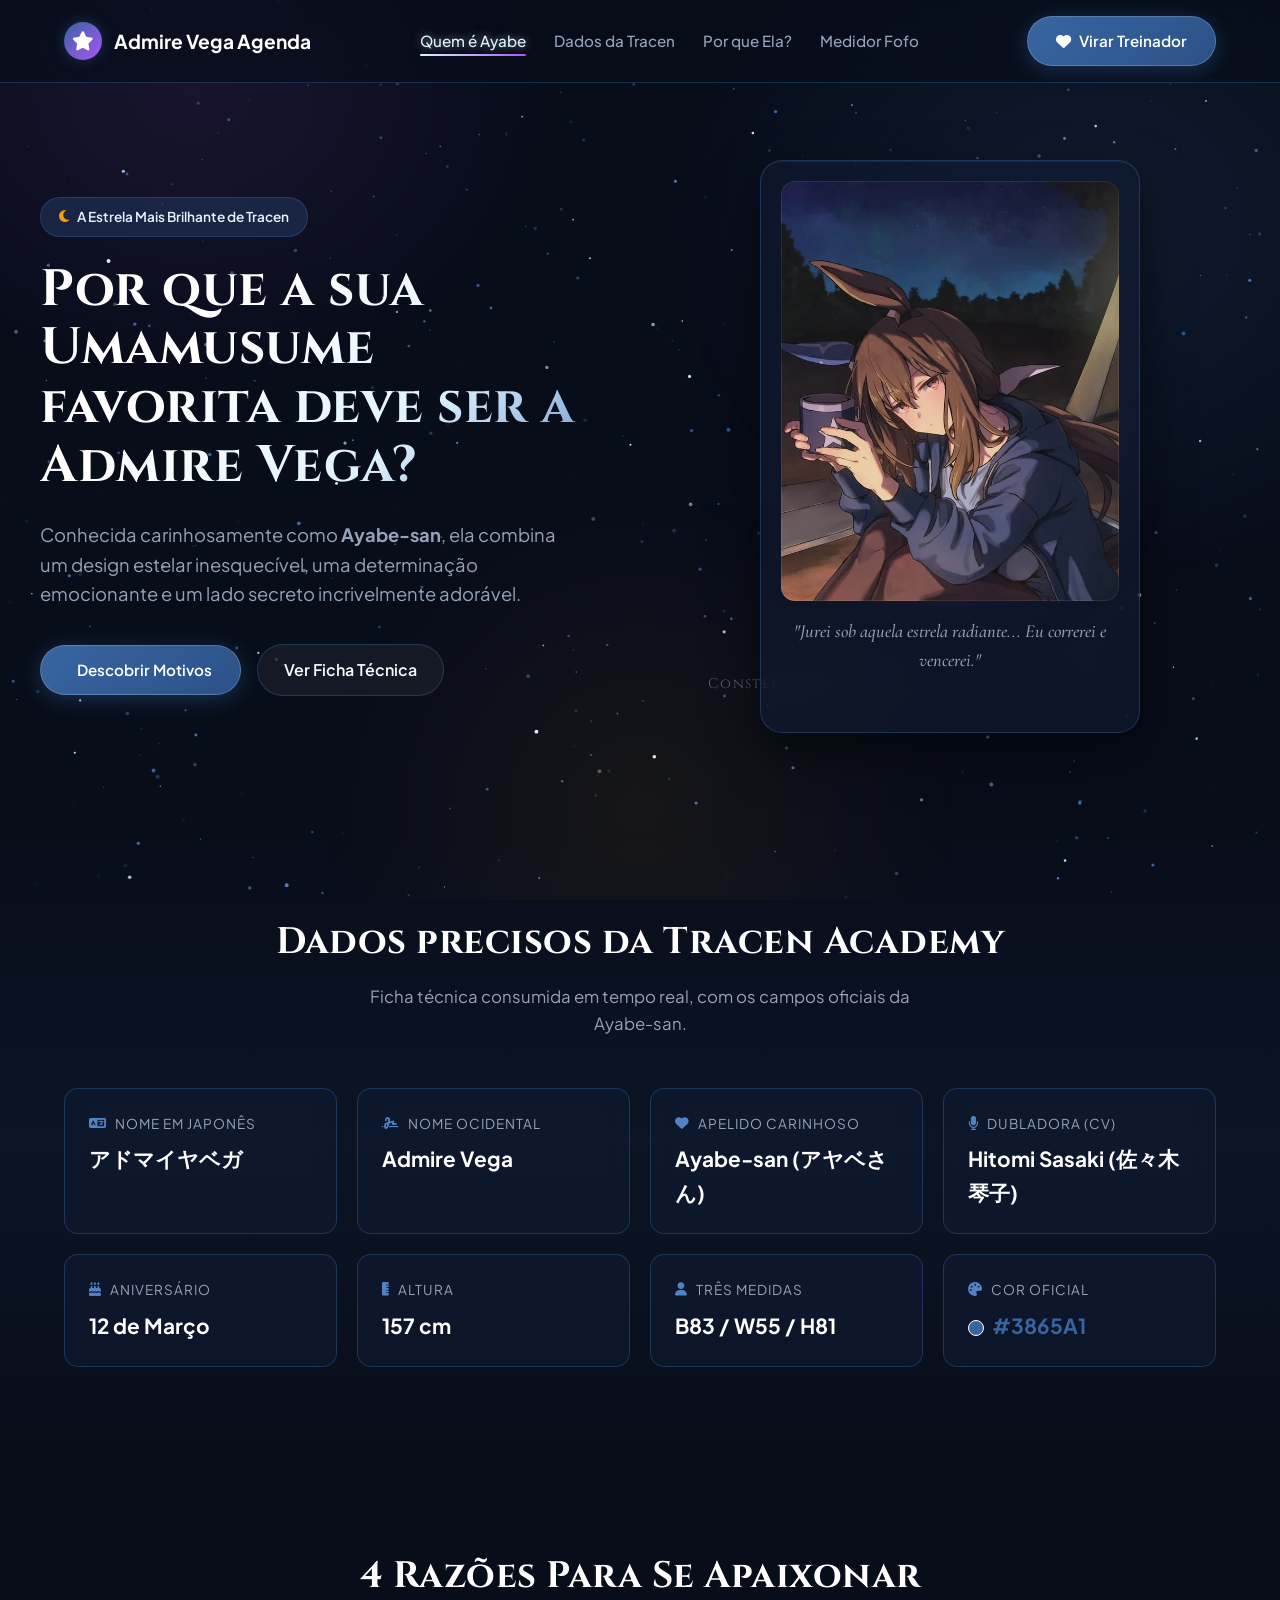
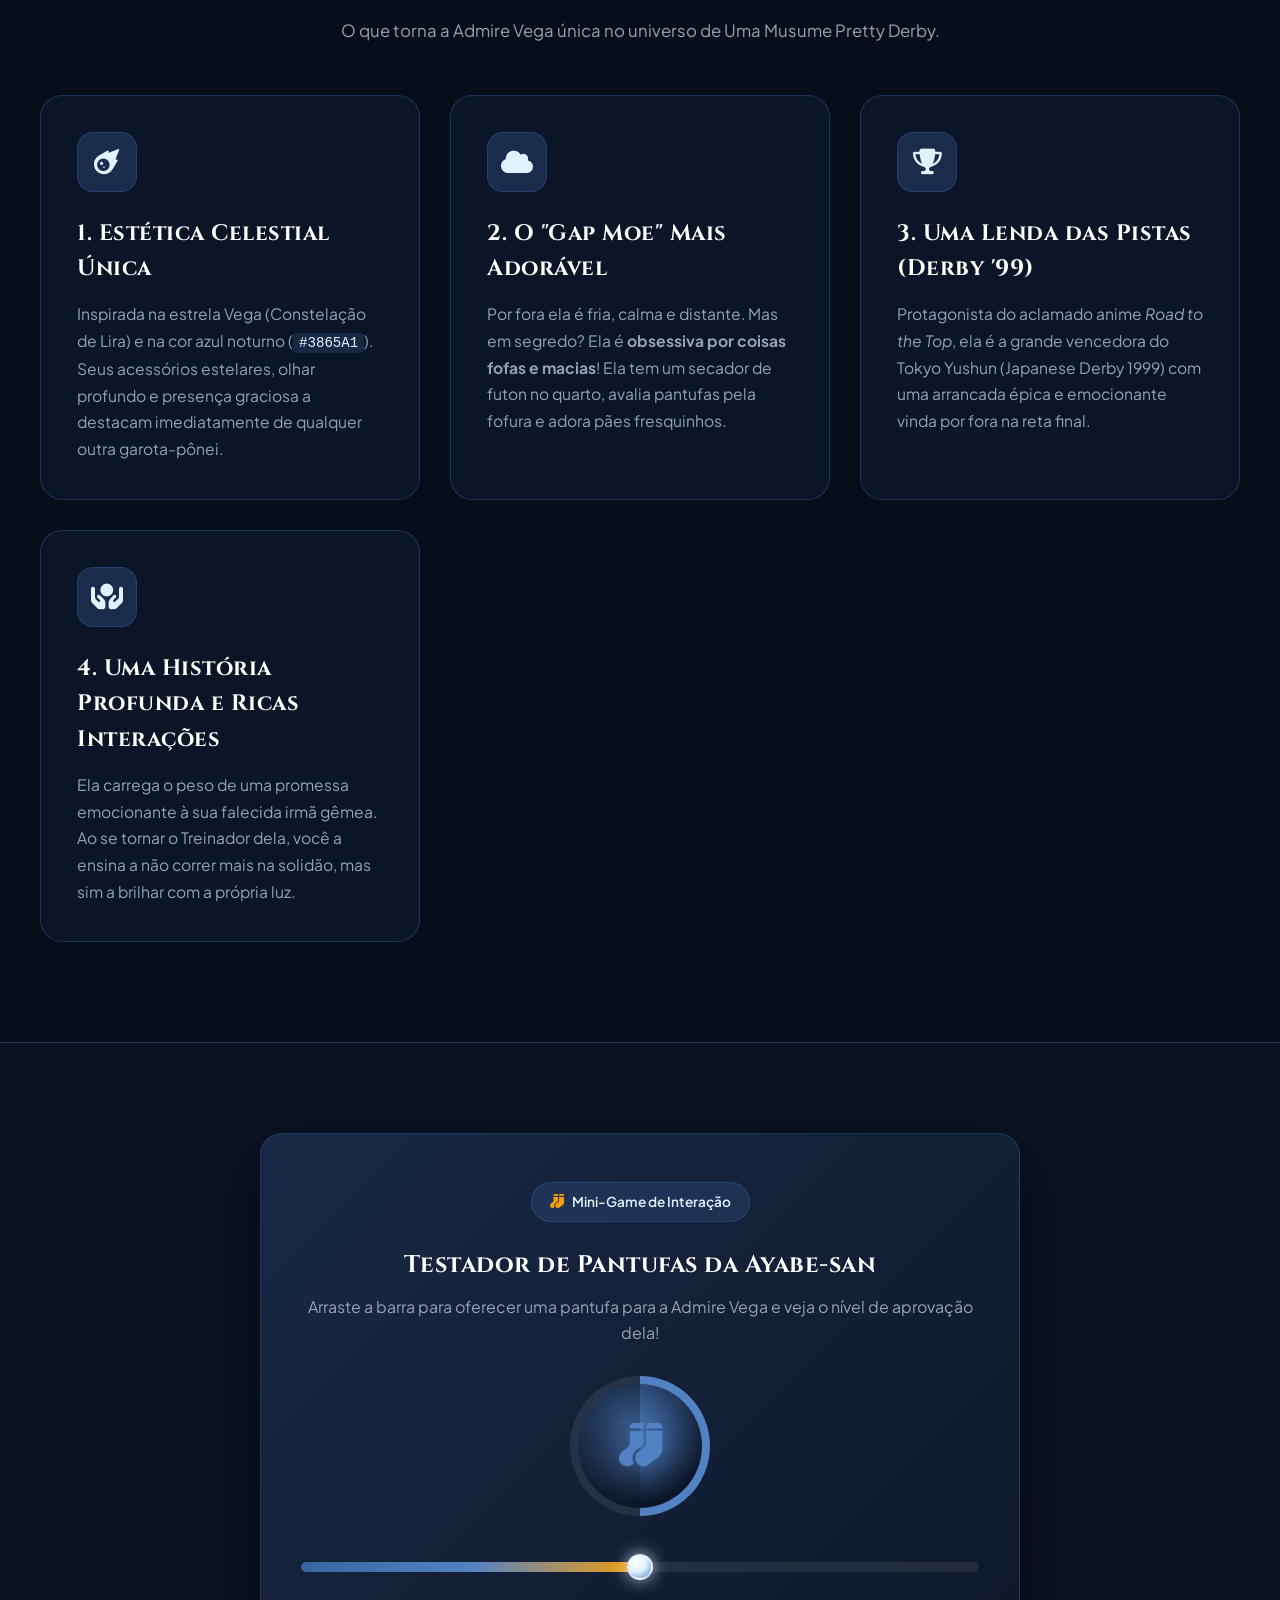
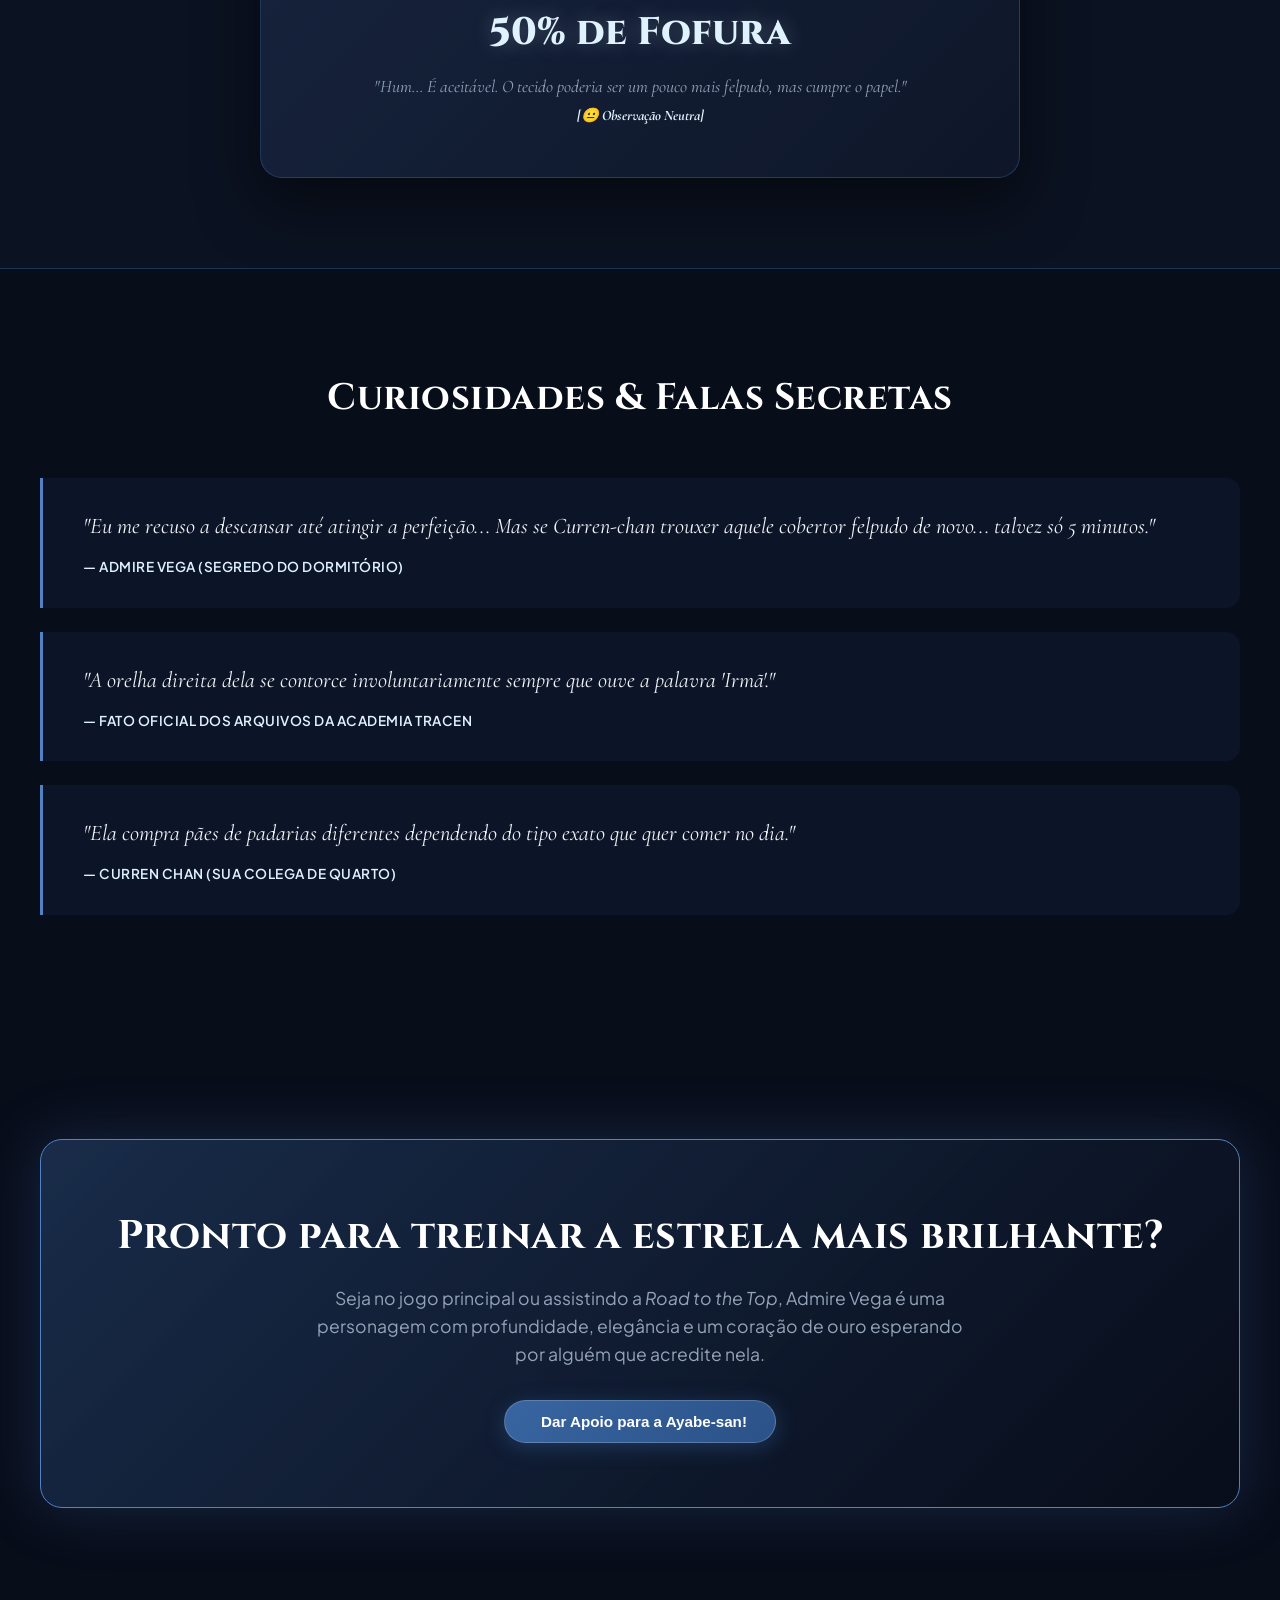
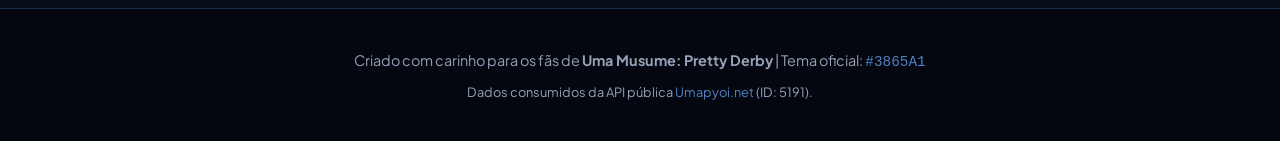
==== index.html @ 193cb5f0 "primeirocmt" ====
<!DOCTYPE html>
<html lang="pt-BR">
<head>
    <meta charset="UTF-8">
    <meta name="viewport" content="width=device-width, initial-scale=1.0">
    <title>Por que Admire Vega deve ser a sua Umamusume Favorita?</title>
    <!-- Google Fonts -->
    <link rel="preconnect" href="https://fonts.googleapis.com">
    <link rel="preconnect" href="https://fonts.gstatic.com" crossorigin>
    <link href="https://fonts.googleapis.com/css2?family=Cinzel:wght@500;700;900&family=Cormorant+Garamond:ital,wght@0,500;1,500;1,600&family=Plus+Jakarta+Sans:wght@300;400;500;600;700;800&display=swap" rel="stylesheet">
    <!-- FontAwesome Icons -->
    <link rel="stylesheet" href="https://cdnjs.cloudflare.com/ajax/libs/font-awesome/6.5.1/css/all.min.css">

    <style>
        :root {
            --primary: #3865A1;
            --primary-light: #5282c4;
            --primary-dark: #213f69;
            --bg-deep: #080d1a;
            --bg-card: rgba(18, 29, 51, 0.55);
            --bg-card-hover: rgba(28, 45, 79, 0.75);
            --accent-star: #e0f2fe;
            --accent-gold: #f59e0b;
            --accent-purple: #a855f7;
            --text-main: #f8fafc;
            --text-sub: #94a3b8;
            --border-glow: rgba(56, 101, 161, 0.4);
            --radius-lg: 22px;
            --radius-md: 14px;
        }

        * {
            box-sizing: border-box;
            margin: 0;
            padding: 0;
        }

        html {
            scroll-behavior: smooth;
        }

        body {
            background-color: var(--bg-deep);
            color: var(--text-main);
            font-family: 'Plus Jakarta Sans', sans-serif;
            overflow-x: hidden;
            line-height: 1.6;
        }

        ::selection {
            background: var(--primary);
            color: #fff;
        }

        ::-webkit-scrollbar { width: 10px; }
        ::-webkit-scrollbar-track { background: var(--bg-deep); }
        ::-webkit-scrollbar-thumb {
            background: linear-gradient(var(--primary), var(--accent-purple));
            border-radius: 10px;
            border: 2px solid var(--bg-deep);
        }

        #star-canvas {
            position: fixed;
            top: 0;
            left: 0;
            width: 100vw;
            height: 100vh;
            z-index: 0;
            pointer-events: none;
        }

        .nebula-glow {
            position: fixed;
            inset: 0;
            z-index: 0;
            pointer-events: none;
            background:
                radial-gradient(600px 500px at 15% 10%, rgba(168, 85, 247, 0.10), transparent 60%),
                radial-gradient(700px 600px at 85% 25%, rgba(56, 101, 161, 0.16), transparent 60%),
                radial-gradient(500px 500px at 50% 90%, rgba(245, 158, 11, 0.06), transparent 65%);
        }

        .container {
            max-width: 1200px;
            margin: 0 auto;
            padding: 0 24px;
            position: relative;
            z-index: 1;
        }

        h1, h2, h3, .font-title {
            font-family: 'Cinzel', serif;
            letter-spacing: 0.5px;
        }

        [data-reveal] {
            opacity: 0;
            transform: translateY(28px);
            transition: opacity 0.8s ease, transform 0.8s ease;
        }

        [data-reveal].in-view {
            opacity: 1;
            transform: translateY(0);
        }

        /* Navbar */
        nav {
            position: fixed;
            top: 0;
            left: 0;
            width: 100%;
            z-index: 100;
            background: rgba(8, 13, 26, 0.7);
            backdrop-filter: blur(14px);
            -webkit-backdrop-filter: blur(14px);
            border-bottom: 1px solid var(--border-glow);
            padding: 16px 0;
            transition: padding 0.35s ease, background 0.35s ease, box-shadow 0.35s ease;
        }

        nav.scrolled {
            padding: 10px 0;
            background: rgba(8, 13, 26, 0.92);
            box-shadow: 0 8px 30px rgba(0, 0, 0, 0.35);
        }

        .nav-inner {
            display: flex;
            justify-content: space-between;
            align-items: center;
        }

        .brand {
            display: flex;
            align-items: center;
            gap: 12px;
            font-size: 1.2rem;
            font-weight: 700;
            color: #fff;
            text-decoration: none;
        }

        .brand-icon {
            width: 38px;
            height: 38px;
            background: linear-gradient(135deg, var(--primary), var(--accent-purple));
            border-radius: 50%;
            display: flex;
            align-items: center;
            justify-content: center;
            box-shadow: 0 0 15px var(--border-glow);
            animation: brandPulse 4s ease-in-out infinite;
        }

        @keyframes brandPulse {
            0%, 100% { box-shadow: 0 0 15px var(--border-glow); }
            50% { box-shadow: 0 0 24px rgba(168, 85, 247, 0.55); }
        }

        .nav-links {
            display: flex;
            gap: 28px;
            list-style: none;
        }

        .nav-links a {
            position: relative;
            color: var(--text-sub);
            text-decoration: none;
            font-weight: 500;
            font-size: 0.95rem;
            transition: all 0.3s ease;
            padding-bottom: 4px;
        }

        .nav-links a::after {
            content: '';
            position: absolute;
            left: 0;
            bottom: -2px;
            width: 0;
            height: 2px;
            background: linear-gradient(90deg, var(--accent-star), var(--accent-purple));
            transition: width 0.3s ease;
            border-radius: 2px;
        }

        .nav-links a:hover,
        .nav-links a.active {
            color: var(--accent-star);
            text-shadow: 0 0 8px rgba(224, 242, 254, 0.5);
        }

        .nav-links a:hover::after,
        .nav-links a.active::after {
            width: 100%;
        }

        .btn-primary {
            background: linear-gradient(135deg, var(--primary), #2b5288);
            color: #fff;
            border: 1px solid rgba(255, 255, 255, 0.2);
            padding: 12px 28px;
            border-radius: 30px;
            font-weight: 600;
            font-size: 0.95rem;
            cursor: pointer;
            text-decoration: none;
            display: inline-flex;
            align-items: center;
            gap: 8px;
            box-shadow: 0 4px 20px rgba(56, 101, 161, 0.4);
            transition: all 0.3s ease;
        }

        .btn-primary:hover {
            transform: translateY(-2px);
            box-shadow: 0 6px 28px rgba(56, 101, 161, 0.7);
            background: linear-gradient(135deg, var(--primary-light), var(--primary));
        }

        .btn-secondary {
            background: rgba(255, 255, 255, 0.05);
            color: var(--text-main);
            border: 1px solid var(--border-glow);
            padding: 12px 26px;
            border-radius: 30px;
            font-weight: 600;
            text-decoration: none;
            transition: all 0.3s ease;
        }

        .btn-secondary:hover {
            background: rgba(255, 255, 255, 0.1);
            border-color: #fff;
            transform: translateY(-2px);
        }

        /* Glow-border card mixin (applied via class) */
        .glow-card {
            position: relative;
            isolation: isolate;
        }

        .glow-card::before {
            content: '';
            position: absolute;
            inset: -1px;
            border-radius: inherit;
            padding: 1px;
            background: conic-gradient(from 0deg, var(--primary), var(--accent-purple), var(--accent-gold), var(--primary-light), var(--primary));
            -webkit-mask: linear-gradient(#000 0 0) content-box, linear-gradient(#000 0 0);
            -webkit-mask-composite: xor;
            mask-composite: exclude;
            opacity: 0;
            transition: opacity 0.5s ease;
            z-index: -1;
            animation: rotateHue 8s linear infinite;
        }

        @keyframes rotateHue {
            to { filter: hue-rotate(360deg); }
        }

        .glow-card:hover::before {
            opacity: 1;
        }

        /* Hero Section */
        .hero {
            padding: 160px 0 100px;
            display: grid;
            grid-template-columns: 1fr 1fr;
            gap: 40px;
            align-items: center;
            min-height: 90vh;
        }

        .badge-tag {
            display: inline-flex;
            align-items: center;
            gap: 8px;
            background: rgba(56, 101, 161, 0.25);
            border: 1px solid var(--border-glow);
            padding: 8px 18px;
            border-radius: 20px;
            color: var(--accent-star);
            font-size: 0.85rem;
            font-weight: 600;
            margin-bottom: 24px;
        }

        .badge-tag i { color: var(--accent-gold); }

        .hero h1 {
            font-size: 3.2rem;
            line-height: 1.15;
            margin-bottom: 24px;
            background: linear-gradient(135deg, #ffffff 30%, var(--accent-star) 65%, var(--primary-light) 100%);
            -webkit-background-clip: text;
            background-clip: text;
            -webkit-text-fill-color: transparent;
        }

        .hero p {
            color: var(--text-sub);
            font-size: 1.15rem;
            margin-bottom: 36px;
            max-width: 520px;
        }

        .hero-cta {
            display: flex;
            gap: 16px;
            align-items: center;
        }

        .hero-visual {
            position: relative;
            display: flex;
            justify-content: center;
            align-items: center;
            min-height: 520px;
        }

        .hero-card-glow {
            position: absolute;
            width: 320px;
            height: 320px;
            background: radial-gradient(circle, var(--primary) 0%, rgba(168, 85, 247, 0.2) 50%, transparent 70%);
            filter: blur(40px);
            z-index: 0;
            animation: pulseGlow 6s infinite alternate;
        }

        @keyframes pulseGlow {
            0% { transform: scale(0.9); opacity: 0.6; }
            100% { transform: scale(1.15); opacity: 0.9; }
        }

        .constellation-svg {
            position: absolute;
            width: 520px;
            height: 560px;
            z-index: 0;
            pointer-events: none;
            opacity: 0.85;
        }

        .constellation-svg .const-line {
            stroke: var(--primary-light);
            stroke-width: 1;
            opacity: 0.55;
            stroke-dasharray: 300;
            stroke-dashoffset: 300;
            animation: drawLine 2.4s ease forwards;
        }

        .constellation-svg .const-star {
            fill: var(--accent-star);
            animation: twinkleStar 3.5s ease-in-out infinite;
        }

        .constellation-svg .const-star.vega {
            fill: var(--accent-gold);
            animation: twinkleVega 2.6s ease-in-out infinite;
        }

        .constellation-svg .const-label {
            fill: var(--text-sub);
            font-family: 'Cinzel', serif;
            font-size: 11px;
            letter-spacing: 1px;
            opacity: 0.65;
        }

        @keyframes drawLine {
            to { stroke-dashoffset: 0; }
        }

        @keyframes twinkleStar {
            0%, 100% { opacity: 0.4; r: 2; }
            50% { opacity: 1; r: 2.6; }
        }

        @keyframes twinkleVega {
            0%, 100% { opacity: 0.7; r: 4; filter: drop-shadow(0 0 4px var(--accent-gold)); }
            50% { opacity: 1; r: 5.5; filter: drop-shadow(0 0 10px var(--accent-gold)); }
        }

        .hero-avatar-box {
            position: relative;
            z-index: 1;
            background: var(--bg-card);
            border: 1px solid var(--border-glow);
            border-radius: var(--radius-lg);
            padding: 20px;
            backdrop-filter: blur(16px);
            -webkit-backdrop-filter: blur(16px);
            box-shadow: 0 20px 50px rgba(0,0,0,0.55), inset 0 1px 0 rgba(255,255,255,0.06);
            text-align: center;
            max-width: 380px;
            width: 100%;
        }

        .hero-avatar-frame {
            position: relative;
            border-radius: var(--radius-md);
            overflow: hidden;
            background: linear-gradient(160deg, #0d1527, #16233f);
        }

        .hero-avatar-frame::after {
            content: '';
            position: absolute;
            inset: 0;
            border-radius: inherit;
            box-shadow: inset 0 0 0 1px rgba(255,255,255,0.08);
            pointer-events: none;
        }

        .hero-avatar-box img {
            display: block;
            width: 100%;
            height: 420px;
            object-fit: cover;
            object-position: top center;
        }

        .hero-avatar-fallback {
            display: none;
            flex-direction: column;
            align-items: center;
            justify-content: center;
            gap: 14px;
            height: 420px;
            color: var(--text-sub);
            background: radial-gradient(circle at 50% 30%, rgba(56,101,161,0.35), transparent 65%);
        }

        .hero-avatar-fallback i {
            font-size: 2.6rem;
            color: var(--accent-star);
            text-shadow: 0 0 18px rgba(224,242,254,0.5);
        }

        .hero-avatar-fallback span {
            font-family: 'Cinzel', serif;
            font-size: 0.95rem;
            letter-spacing: 0.5px;
        }

        .hero-avatar-caption {
            margin-top: 16px;
            font-family: 'Cormorant Garamond', serif;
            font-style: italic;
            font-size: 1.15rem;
            font-weight: 500;
            color: var(--accent-star);
        }

        /* API Live Section */
        .api-section {
            padding: 80px 0;
            background: linear-gradient(180deg, transparent, rgba(56, 101, 161, 0.08), transparent);
        }

        .section-header {
            text-align: center;
            margin-bottom: 50px;
        }

        .section-header h2 {
            font-size: 2.3rem;
            color: #fff;
            margin-bottom: 12px;
        }

        .section-header p {
            color: var(--text-sub);
            font-size: 1.05rem;
            max-width: 600px;
            margin: 0 auto;
        }

        .data-card-grid {
            display: grid;
            grid-template-columns: repeat(auto-fit, minmax(260px, 1fr));
            gap: 20px;
        }

        .stat-box {
            background: var(--bg-card);
            border: 1px solid var(--border-glow);
            border-radius: var(--radius-md);
            padding: 24px;
            backdrop-filter: blur(10px);
            -webkit-backdrop-filter: blur(10px);
            transition: all 0.35s ease;
            opacity: 0;
            transform: translateY(16px);
            animation: cardIn 0.6s ease forwards;
        }

        @keyframes cardIn {
            to { opacity: 1; transform: translateY(0); }
        }

        .stat-box:hover {
            transform: translateY(-4px);
            background: var(--bg-card-hover);
            border-color: var(--primary-light);
            box-shadow: 0 10px 26px rgba(56, 101, 161, 0.25);
        }

        .stat-label {
            font-size: 0.85rem;
            text-transform: uppercase;
            letter-spacing: 1px;
            color: var(--text-sub);
            margin-bottom: 8px;
            display: flex;
            align-items: center;
            gap: 8px;
        }

        .stat-label i { color: var(--primary-light); }

        .stat-value {
            font-size: 1.3rem;
            font-weight: 700;
            color: #fff;
        }

        /* Skeleton loading */
        .skel-box {
            background: var(--bg-card);
            border: 1px solid var(--border-glow);
            border-radius: var(--radius-md);
            padding: 24px;
        }

        .skel-line {
            height: 12px;
            border-radius: 6px;
            background: linear-gradient(90deg, rgba(255,255,255,0.04) 25%, rgba(255,255,255,0.12) 50%, rgba(255,255,255,0.04) 75%);
            background-size: 400% 100%;
            animation: shimmer 1.6s ease-in-out infinite;
        }

        .skel-line.w60 { width: 60%; margin-bottom: 14px; }
        .skel-line.w40 { width: 40%; height: 18px; }

        @keyframes shimmer {
            0% { background-position: 100% 0; }
            100% { background-position: -100% 0; }
        }

        /* Pillars Section */
        .pillars-section { padding: 100px 0; }

        .pillars-grid {
            display: grid;
            grid-template-columns: repeat(auto-fit, minmax(320px, 1fr));
            gap: 30px;
            margin-top: 40px;
        }

        .pillar-card {
            background: var(--bg-card);
            border: 1px solid var(--border-glow);
            border-radius: var(--radius-lg);
            padding: 36px;
            position: relative;
            overflow: hidden;
            transition: all 0.4s ease;
        }

        .pillar-card:hover {
            transform: translateY(-6px);
            border-color: rgba(255,255,255,0.05);
            box-shadow: 0 16px 36px rgba(56, 101, 161, 0.3);
        }

        .pillar-icon {
            width: 60px;
            height: 60px;
            background: rgba(56, 101, 161, 0.3);
            border-radius: 16px;
            display: flex;
            align-items: center;
            justify-content: center;
            font-size: 1.6rem;
            color: var(--accent-star);
            margin-bottom: 24px;
            border: 1px solid var(--border-glow);
            transition: transform 0.4s ease, box-shadow 0.4s ease;
        }

        .pillar-card:hover .pillar-icon {
            transform: rotate(-6deg) scale(1.08);
            box-shadow: 0 0 20px rgba(82, 130, 196, 0.5);
        }

        .pillar-card h3 {
            font-size: 1.4rem;
            color: #fff;
            margin-bottom: 14px;
        }

        .pillar-card p {
            color: var(--text-sub);
            font-size: 0.98rem;
            line-height: 1.7;
        }

        .pillar-card code {
            background: rgba(56,101,161,0.25);
            padding: 2px 6px;
            border-radius: 4px;
            font-size: 0.9em;
            color: var(--accent-star);
        }

        /* Fluffiness Mini-game */
        .fluff-section {
            padding: 90px 0;
            background: rgba(18, 29, 51, 0.35);
            border-top: 1px solid var(--border-glow);
            border-bottom: 1px solid var(--border-glow);
            position: relative;
            overflow: hidden;
        }

        .fluff-container {
            background: linear-gradient(135deg, rgba(30, 48, 80, 0.75), rgba(15, 23, 42, 0.9));
            border: 1px solid var(--border-glow);
            border-radius: var(--radius-lg);
            padding: 48px 40px;
            text-align: center;
            max-width: 760px;
            margin: 0 auto;
            box-shadow: 0 25px 60px rgba(0,0,0,0.5);
            position: relative;
        }

        .fluff-icon-stage {
            position: relative;
            width: 140px;
            height: 140px;
            margin: 0 auto 20px;
        }

        .fluff-ring {
            position: absolute;
            inset: 0;
            border-radius: 50%;
            background: conic-gradient(var(--accent-gold) 0%, rgba(255,255,255,0.08) 0%);
            transition: background 0.15s ease;
            display: flex;
            align-items: center;
            justify-content: center;
        }

        .fluff-ring::before {
            content: '';
            position: absolute;
            inset: 8px;
            border-radius: 50%;
            background: radial-gradient(circle at 40% 30%, rgba(56,101,161,0.5), #0d1527 75%);
        }

        .fluff-icon {
            position: relative;
            z-index: 1;
            font-size: 2.4rem;
            color: var(--accent-star);
            transition: transform 0.15s ease, filter 0.15s ease;
        }

        .fluff-slider-wrap {
            position: relative;
            height: 34px;
            margin: 34px 0 18px;
        }

        .fluff-track-bg {
            position: absolute;
            top: 50%;
            left: 0;
            right: 0;
            height: 10px;
            transform: translateY(-50%);
            background: rgba(255,255,255,0.08);
            border-radius: 6px;
            overflow: hidden;
        }

        .fluff-track-fill {
            position: absolute;
            top: 0; left: 0; height: 100%;
            width: 50%;
            background: linear-gradient(90deg, var(--primary), var(--primary-light), var(--accent-gold));
            border-radius: 6px;
            box-shadow: 0 0 14px rgba(82, 130, 196, 0.7);
            transition: width 0.1s ease;
        }

        .fluff-slider {
            position: absolute;
            top: 0; left: 0;
            width: 100%;
            height: 34px;
            margin: 0;
            -webkit-appearance: none;
            appearance: none;
            background: transparent;
            cursor: pointer;
        }

        .fluff-slider::-webkit-slider-runnable-track { background: transparent; height: 34px; }
        .fluff-slider::-moz-range-track { background: transparent; height: 34px; }
        .fluff-slider::-moz-range-progress { background: transparent; }

        .fluff-slider::-webkit-slider-thumb {
            -webkit-appearance: none;
            width: 26px;
            height: 26px;
            margin-top: 4px;
            border-radius: 50%;
            background: radial-gradient(circle at 35% 30%, #fff, var(--accent-star) 45%, var(--primary-light));
            border: 2px solid rgba(255,255,255,0.6);
            box-shadow: 0 0 16px rgba(224, 242, 254, 0.8);
            cursor: grab;
        }

        .fluff-slider::-moz-range-thumb {
            width: 22px;
            height: 22px;
            border-radius: 50%;
            background: radial-gradient(circle at 35% 30%, #fff, var(--accent-star) 45%, var(--primary-light));
            border: 2px solid rgba(255,255,255,0.6);
            box-shadow: 0 0 16px rgba(224, 242, 254, 0.8);
            cursor: grab;
        }

        .sparkle {
            position: absolute;
            top: 6px;
            font-size: 0.9rem;
            color: var(--accent-gold);
            pointer-events: none;
            transform: translate(-50%, 0);
            animation: sparkleFloat 0.75s ease-out forwards;
        }

        @keyframes sparkleFloat {
            0% { opacity: 1; transform: translate(-50%, 0) scale(0.6) rotate(0deg); }
            100% { opacity: 0; transform: translate(-50%, -38px) scale(1.1) rotate(60deg); }
        }

        .fluff-display {
            font-size: 2.4rem;
            font-weight: 800;
            font-family: 'Cinzel', serif;
            color: var(--accent-star);
            margin: 10px 0;
            min-height: 56px;
            text-shadow: 0 0 20px rgba(224, 242, 254, 0.25);
        }

        .fluff-reaction {
            font-size: 1.1rem;
            color: var(--text-sub);
            font-style: italic;
            font-family: 'Cormorant Garamond', serif;
            min-height: 50px;
        }

        /* Quotes Section */
        .quote-section { padding: 100px 0; }

        .quote-box {
            background: var(--bg-card);
            border-left: 3px solid var(--primary-light);
            border-radius: 0 var(--radius-md) var(--radius-md) 0;
            padding: 30px 40px;
            margin-bottom: 24px;
            position: relative;
            transition: border-color 0.3s ease, transform 0.3s ease, background 0.3s ease;
        }

        .quote-box:hover {
            border-left-color: var(--accent-gold);
            transform: translateX(6px);
            background: var(--bg-card-hover);
        }

        .quote-box p {
            font-family: 'Cormorant Garamond', serif;
            font-size: 1.4rem;
            font-style: italic;
            color: #f1f5f9;
            margin-bottom: 12px;
        }

        .quote-author {
            color: var(--accent-star);
            font-size: 0.85rem;
            font-weight: 600;
            text-transform: uppercase;
            letter-spacing: 0.5px;
        }

        /* CTA Section */
        .cta-section { padding: 100px 0; text-align: center; position: relative; }

        .cta-box {
            background: linear-gradient(135deg, rgba(56, 101, 161, 0.35), rgba(8, 13, 26, 0.92));
            border: 1px solid var(--primary-light);
            border-radius: var(--radius-lg);
            padding: 64px 40px;
            box-shadow: 0 0 60px rgba(56, 101, 161, 0.3);
            position: relative;
            overflow: hidden;
        }

        .cta-box h2 { font-size: 2.5rem; color: #fff; margin-bottom: 16px; }

        .cta-box p {
            color: var(--text-sub);
            font-size: 1.1rem;
            max-width: 650px;
            margin: 0 auto 32px;
        }

        /* Footer */
        footer {
            background: #04070f;
            border-top: 1px solid var(--border-glow);
            padding: 40px 0;
            text-align: center;
            color: var(--text-sub);
            font-size: 0.9rem;
        }

        footer a { color: var(--primary-light); text-decoration: none; }
        footer a:hover { color: var(--accent-star); }

        @media (max-width: 900px) {
            .hero { grid-template-columns: 1fr; text-align: center; padding-top: 120px; }
            .hero h1 { font-size: 2.3rem; }
            .hero p { margin: 0 auto 28px; }
            .hero-cta { justify-content: center; }
            .nav-links { display: none; }
            .constellation-svg { display: none; }
        }

        @media (prefers-reduced-motion: reduce) {
            *, *::before, *::after {
                animation-duration: 0.001ms !important;
                animation-iteration-count: 1 !important;
                transition-duration: 0.001ms !important;
                scroll-behavior: auto !important;
            }
        }
    </style>
</head>
<body>

    <canvas id="star-canvas"></canvas>
    <div class="nebula-glow"></div>

    <!-- Navigation -->
    <nav id="navbar">
        <div class="container nav-inner">
            <a href="#" class="brand">
                <div class="brand-icon"><i class="fa-solid fa-star"></i></div>
                <span>Admire Vega Agenda</span>
            </a>
            <ul class="nav-links">
                <li><a href="#about" data-nav>Quem é Ayabe</a></li>
                <li><a href="#stats" data-nav>Dados da Tracen</a></li>
                <li><a href="#reasons" data-nav>Por que Ela?</a></li>
                <li><a href="#fluff-meter" data-nav>Medidor Fofo</a></li>
            </ul>
            <a href="#cta" class="btn-primary">
                <i class="fa-solid fa-heart"></i> Virar Treinador
            </a>
        </div>
    </nav>

    <!-- Hero Section -->
    <header class="hero container" id="about">
        <div class="hero-content">
            <div class="badge-tag">
                <i class="fa-solid fa-moon"></i> A Estrela Mais Brilhante de Tracen
            </div>
            <h1>Por que a sua Umamusume favorita deve ser a Admire Vega?</h1>
            <p>Conhecida carinhosamente como <strong>Ayabe-san</strong>, ela combina um design estelar inesquecível, uma determinação emocionante e um lado secreto incrivelmente adorável.</p>
            <div class="hero-cta">
                <a href="#reasons" class="btn-primary"><i class="fa-solid fa-sparkles"></i> Descobrir Motivos</a>
                <a href="#stats" class="btn-secondary">Ver Ficha Técnica</a>
            </div>
        </div>
        <div class="hero-visual">
            <div class="hero-card-glow"></div>

            <svg class="constellation-svg" viewBox="0 0 400 440" aria-hidden="true">
                <line class="const-line" x1="200" y1="46" x2="130" y2="150" style="animation-delay:0.1s"></line>
                <line class="const-line" x1="200" y1="46" x2="278" y2="158" style="animation-delay:0.3s"></line>
                <line class="const-line" x1="130" y1="150" x2="150" y2="268" style="animation-delay:0.5s"></line>
                <line class="const-line" x1="278" y1="158" x2="258" y2="276" style="animation-delay:0.7s"></line>
                <line class="const-line" x1="150" y1="268" x2="258" y2="276" style="animation-delay:0.9s"></line>
                <circle class="const-star vega" cx="200" cy="46" r="4"></circle>
                <circle class="const-star" cx="130" cy="150" r="2"></circle>
                <circle class="const-star" cx="278" cy="158" r="2"></circle>
                <circle class="const-star" cx="150" cy="268" r="2"></circle>
                <circle class="const-star" cx="258" cy="276" r="2"></circle>
                <text class="const-label" x="212" y="42">Vega</text>
                <text class="const-label" x="10" y="410">Constelação de Lira</text>
            </svg>

            <div class="hero-avatar-box">
                <div class="hero-avatar-frame">
                    <img id="ayabe-img"
                        src="img/ayabe.png"
                        alt="Admire Vega (Ayabe-san)"
                        onerror="handleImageFallback(this)">
                    <div class="hero-avatar-fallback" id="ayabe-fallback">
                        <i class="fa-solid fa-star"></i>
                        <span>Admire Vega</span>
                    </div>
                </div>
                <p class="hero-avatar-caption">"Jurei sob aquela estrela radiante... Eu correrei e vencerei."</p>
            </div>
        </div>
    </header>

    <!-- API Live Character Info Section -->
    <section class="api-section" id="stats">
        <div class="container">
            <div class="section-header" data-reveal>
                <h2>Dados precisos da Tracen Academy</h2>
                <p>Ficha técnica consumida em tempo real, com os campos oficiais da Ayabe-san.</p>
            </div>
            <div class="data-card-grid" id="api-data-container">
                <div class="skel-box"><div class="skel-line w60"></div><div class="skel-line w40"></div></div>
                <div class="skel-box"><div class="skel-line w60"></div><div class="skel-line w40"></div></div>
                <div class="skel-box"><div class="skel-line w60"></div><div class="skel-line w40"></div></div>
                <div class="skel-box"><div class="skel-line w60"></div><div class="skel-line w40"></div></div>
            </div>
        </div>
    </section>

    <!-- Reasons Section -->
    <section class="pillars-section container" id="reasons">
        <div class="section-header" data-reveal>
            <h2>4 Razões Para Se Apaixonar</h2>
            <p>O que torna a Admire Vega única no universo de Uma Musume Pretty Derby.</p>
        </div>

        <div class="pillars-grid">
            <div class="pillar-card glow-card" data-reveal>
                <div class="pillar-icon"><i class="fa-solid fa-meteor"></i></div>
                <h3>1. Estética Celestial Única</h3>
                <p>Inspirada na estrela Vega (Constelação de Lira) e na cor azul noturno (<code>#3865A1</code>). Seus acessórios estelares, olhar profundo e presença graciosa a destacam imediatamente de qualquer outra garota-pônei.</p>
            </div>

            <div class="pillar-card glow-card" data-reveal>
                <div class="pillar-icon"><i class="fa-solid fa-cloud"></i></div>
                <h3>2. O "Gap Moe" Mais Adorável</h3>
                <p>Por fora ela é fria, calma e distante. Mas em segredo? Ela é <strong>obsessiva por coisas fofas e macias</strong>! Ela tem um secador de futon no quarto, avalia pantufas pela fofura e adora pães fresquinhos.</p>
            </div>

            <div class="pillar-card glow-card" data-reveal>
                <div class="pillar-icon"><i class="fa-solid fa-trophy"></i></div>
                <h3>3. Uma Lenda das Pistas (Derby '99)</h3>
                <p>Protagonista do aclamado anime <em>Road to the Top</em>, ela é a grande vencedora do Tokyo Yushun (Japanese Derby 1999) com uma arrancada épica e emocionante vinda por fora na reta final.</p>
            </div>

            <div class="pillar-card glow-card" data-reveal>
                <div class="pillar-icon"><i class="fa-solid fa-hands-holding-circle"></i></div>
                <h3>4. Uma História Profunda e Ricas Interações</h3>
                <p>Ela carrega o peso de uma promessa emocionante à sua falecida irmã gêmea. Ao se tornar o Treinador dela, você a ensina a não correr mais na solidão, mas sim a brilhar com a própria luz.</p>
            </div>
        </div>
    </section>

    <!-- Mini Game Widget -->
    <section class="fluff-section" id="fluff-meter">
        <div class="container">
            <div class="fluff-container" data-reveal>
                <div class="badge-tag"><i class="fa-solid fa-socks"></i> Mini-Game de Interação</div>
                <h2 style="font-family:'Cinzel'; color:#fff; margin-bottom:10px;">Testador de Pantufas da Ayabe-san</h2>
                <p style="color:var(--text-sub); margin-bottom:30px;">Arraste a barra para oferecer uma pantufa para a Admire Vega e veja o nível de aprovação dela!</p>

                <div class="fluff-icon-stage">
                    <div class="fluff-ring" id="fluff-ring">
                        <i class="fa-solid fa-socks fluff-icon" id="fluff-icon"></i>
                    </div>
                </div>

                <div class="fluff-slider-wrap" id="fluff-wrap">
                    <div class="fluff-track-bg">
                        <div class="fluff-track-fill" id="fluff-fill"></div>
                    </div>
                    <input type="range" min="0" max="100" value="50" step="1" class="fluff-slider" id="fluff-range" aria-label="Nível de fofura da pantufa">
                </div>

                <div class="fluff-display" id="fluff-value">50% de Fofura</div>
                <div class="fluff-reaction" id="fluff-quote">"Hum... É aceitável, mas o tecido poderia ser mais macio."</div>
            </div>
        </div>
    </section>

    <!-- Quotes Section -->
    <section class="quote-section container">
        <div class="section-header" data-reveal>
            <h2>Curiosidades &amp; Falas Secretas</h2>
        </div>

        <div class="quote-box" data-reveal>
            <p>"Eu me recuso a descansar até atingir a perfeição... Mas se Curren-chan trouxer aquele cobertor felpudo de novo... talvez só 5 minutos."</p>
            <div class="quote-author">— Admire Vega (Segredo do Dormitório)</div>
        </div>

        <div class="quote-box" data-reveal>
            <p>"A orelha direita dela se contorce involuntariamente sempre que ouve a palavra 'Irmã'."</p>
            <div class="quote-author">— Fato Oficial dos Arquivos da Academia Tracen</div>
        </div>

        <div class="quote-box" data-reveal>
            <p>"Ela compra pães de padarias diferentes dependendo do tipo exato que quer comer no dia."</p>
            <div class="quote-author">— Curren Chan (Sua Colega de Quarto)</div>
        </div>
    </section>

    <!-- CTA Section -->
    <section class="cta-section container" id="cta">
        <div class="cta-box" data-reveal>
            <h2>Pronto para treinar a estrela mais brilhante?</h2>
            <p>Seja no jogo principal ou assistindo a <em>Road to the Top</em>, Admire Vega é uma personagem com profundidade, elegância e um coração de ouro esperando por alguém que acredite nela.</p>
            <button class="btn-primary" onclick="triggerPraise()">
                <i class="fa-solid fa-sparkles"></i> Dar Apoio para a Ayabe-san!
            </button>
        </div>
    </section>

    <!-- Footer -->
    <footer>
        <div class="container">
            <p>Criado com carinho para os fãs de <strong>Uma Musume: Pretty Derby</strong> | Tema oficial: <code style="color:var(--primary-light)">#3865A1</code></p>
            <p style="margin-top: 8px; font-size: 0.8rem;">Dados consumidos da API pública <a href="https://umapyoi.net" target="_blank" rel="noopener">Umapyoi.net</a> (ID: 5191).</p>
        </div>
    </footer>

<!-- JavaScript Logic -->
    <script>
        const prefersReducedMotion = window.matchMedia('(prefers-reduced-motion: reduce)').matches;

        // --- 1. Starry Canvas Animation (twinkle + parallax + shooting stars) ---
        const canvas = document.getElementById('star-canvas');
        const ctx = canvas.getContext('2d');
        let stars = [];
        let shootingStars = [];
        let mouseX = 0, mouseY = 0;

        function resizeCanvas() {
            canvas.width = window.innerWidth;
            canvas.height = window.innerHeight;
            initStars();
        }

        function initStars() {
            stars = [];
            const density = prefersReducedMotion ? 4500 : 2600;
            const count = Math.floor((canvas.width * canvas.height) / density);
            for (let i = 0; i < count; i++) {
                stars.push({
                    x: Math.random() * canvas.width,
                    y: Math.random() * canvas.height,
                    radius: Math.random() * 1.5 + 0.5,
                    alpha: Math.random(),
                    speed: Math.random() * 0.02 + 0.005,
                    depth: Math.random() * 0.6 + 0.2,
                    color: Math.random() > 0.75 ? '#e0f2fe' : (Math.random() > 0.5 ? '#5282c4' : '#3865A1')
                });
            }
        }

        function maybeSpawnShootingStar() {
            if (prefersReducedMotion) return;
            if (Math.random() < 0.006 && shootingStars.length < 2) {
                const startX = Math.random() * canvas.width * 0.6;
                shootingStars.push({
                    x: startX,
                    y: Math.random() * canvas.height * 0.4,
                    len: 120 + Math.random() * 80,
                    speed: 8 + Math.random() * 6,
                    life: 1
                });
            }
        }

        function drawStars() {
            ctx.clearRect(0, 0, canvas.width, canvas.height);
            const parallaxX = (mouseX - canvas.width / 2) * 0.01;
            const parallaxY = (mouseY - canvas.height / 2) * 0.01;

            stars.forEach(s => {
                s.alpha += s.speed;
                if (s.alpha > 1 || s.alpha < 0) s.speed = -s.speed;

                const dx = s.x + parallaxX * s.depth;
                const dy = s.y + parallaxY * s.depth;

                ctx.beginPath();
                ctx.arc(dx, dy, s.radius, 0, Math.PI * 2);
                ctx.fillStyle = s.color;
                ctx.globalAlpha = Math.max(0, Math.min(1, s.alpha));
                ctx.fill();
            });
            ctx.globalAlpha = 1;

            maybeSpawnShootingStar();
            shootingStars.forEach(ss => {
                ss.x += ss.speed;
                ss.y += ss.speed * 0.5;
                ss.life -= 0.012;

                const grad = ctx.createLinearGradient(ss.x, ss.y, ss.x - ss.len, ss.y - ss.len * 0.5);
                grad.addColorStop(0, `rgba(224, 242, 254, ${Math.max(ss.life, 0)})`);
                grad.addColorStop(1, 'rgba(224, 242, 254, 0)');
                ctx.strokeStyle = grad;
                ctx.lineWidth = 2;
                ctx.beginPath();
                ctx.moveTo(ss.x, ss.y);
                ctx.lineTo(ss.x - ss.len, ss.y - ss.len * 0.5);
                ctx.stroke();
            });
            shootingStars = shootingStars.filter(ss => ss.life > 0 && ss.x < canvas.width + 200);

            requestAnimationFrame(drawStars);
        }

        window.addEventListener('resize', resizeCanvas);
        window.addEventListener('mousemove', (e) => { mouseX = e.clientX; mouseY = e.clientY; });
        resizeCanvas();
        drawStars();

        // --- 2. Navbar scroll state + active-link tracking ---
        const navbar = document.getElementById('navbar');
        window.addEventListener('scroll', () => {
            navbar.classList.toggle('scrolled', window.scrollY > 40);
        });

        const navLinks = document.querySelectorAll('[data-nav]');
        const trackedSections = document.querySelectorAll('#about, #stats, #reasons, #fluff-meter');
        const spyObserver = new IntersectionObserver((entries) => {
            entries.forEach(entry => {
                if (entry.isIntersecting) {
                    navLinks.forEach(link => {
                        link.classList.toggle('active', link.getAttribute('href') === `#${entry.target.id}`);
                    });
                }
            });
        }, { rootMargin: '-45% 0px -45% 0px' });
        trackedSections.forEach(sec => spyObserver.observe(sec));

        // --- 3. Reveal-on-scroll ---
        const revealObserver = new IntersectionObserver((entries) => {
            entries.forEach(entry => {
                if (entry.isIntersecting) {
                    entry.target.classList.add('in-view');
                    revealObserver.unobserve(entry.target);
                }
            });
        }, { threshold: 0.15 });
        document.querySelectorAll('[data-reveal]').forEach(el => revealObserver.observe(el));

        // --- 4. Local image fallback (mantém a imagem local, sem sobrescrever com URL externa) ---
        function handleImageFallback(imgEl) {
            imgEl.style.display = 'none';
            const fallback = document.getElementById('ayabe-fallback');
            if (fallback) fallback.style.display = 'flex';
        }

        // --- 5. Fetch Data from Umapyoi API (ID 5191) ---
        const API_URL = 'https://umapyoi.net/api/v1/character/5191';
        const container = document.getElementById('api-data-container');

        const fallbackData = {
            name_jp: 'アドマイヤベガ',
            name_en: 'Admire Vega',
            nickname: 'Ayabe-san (アヤベさん)',
            va: 'Hitomi Sasaki (佐々木琴子)',
            birthday: '12 de Março',
            height: '157 cm',
            weight: 'Sem mudanças (Perfeita)',
            three_sizes: 'B83 / W55 / H81',
            color: '#3865A1'
        };

        async function fetchCharacterData() {
            try {
                const response = await fetch(API_URL);
                if (!response.ok) throw new Error('Falha na API');
                const data = await response.json();
                // A substituição do src da imagem principal é intencionalmente
                // NUNCA feita aqui, para não quebrar a imagem local em img/ayabe.png.
                renderData(data);
            } catch (err) {
                console.warn('API bloqueada por CORS ou indisponível. Usando dados da reserva:', err);
                renderData(fallbackData);
            }
        }

        function renderData(d) {
            const items = [
                { label: 'Nome em Japonês', val: d.name_jp || d.name || 'アドマイヤベガ', icon: 'fa-language' },
                { label: 'Nome Ocidental', val: d.name_en || 'Admire Vega', icon: 'fa-signature' },
                { label: 'Apelido Carinhoso', val: d.nickname || 'Ayabe-san', icon: 'fa-heart' },
                { label: 'Dubladora (CV)', val: d.va || 'Hitomi Sasaki', icon: 'fa-microphone' },
                { label: 'Aniversário', val: d.birthday || '12 de Março', icon: 'fa-cake-candles' },
                { label: 'Altura', val: d.height || '157 cm', icon: 'fa-ruler-vertical' },
                { label: 'Três Medidas', val: d.three_sizes || 'B83 · W55 · H81', icon: 'fa-user' },
                { label: 'Cor Oficial', val: d.color || '#3865A1', icon: 'fa-palette', isColor: true }
            ];

            container.innerHTML = items.map((item, i) => `
                <div class="stat-box" style="animation-delay:${i * 0.06}s">
                    <div class="stat-label">
                        <i class="fa-solid ${item.icon}"></i> ${item.label}
                    </div>
                    <div class="stat-value" ${item.isColor ? `style="color:${item.val}"` : ''}>
                        ${item.isColor ? `<span style="display:inline-block; width:16px; height:16px; background:${item.val}; border-radius:50%; margin-right:8px; border:1px solid #fff; vertical-align:-2px;"></span>${item.val}` : item.val}
                    </div>
                </div>
            `).join('');
        }

        fetchCharacterData();

        // --- 6. Fluffiness Slider Interactive Widget ---
        const fluffRange = document.getElementById('fluff-range');
        const fluffValue = document.getElementById('fluff-value');
        const fluffQuote = document.getElementById('fluff-quote');
        const fluffFill = document.getElementById('fluff-fill');
        const fluffRing = document.getElementById('fluff-ring');
        const fluffIcon = document.getElementById('fluff-icon');
        const fluffWrap = document.getElementById('fluff-wrap');

        const quotes = [
            { max: 20, text: '"Isso é muito rígido... Não posso aceitar algo tão desconfortável."', reaction: '😾 Desaprovação Silenciosa', color: '#94a3b8' },
            { max: 50, text: '"Hum... É aceitável. O tecido poderia ser um pouco mais felpudo, mas cumpre o papel."', reaction: '😐 Observação Neutra', color: '#5282c4' },
            { max: 80, text: '"Oh... É incrivelmente macio. Onde você comprou isso, Treinador?"', reaction: '✨ Olhar Interessado', color: '#e0f2fe' },
            { max: 100, text: '"Incrível... É tão macio quanto uma nuvem... Vou testar no meu secador de futon imediatamente!"', reaction: '💙 Felicidade Extrema (Rara!)', color: '#f59e0b' }
        ];

        function spawnSparkle(pct) {
            if (prefersReducedMotion) return;
            const icons = ['fa-star', 'fa-heart', 'fa-wand-magic-sparkles'];
            const icon = icons[Math.floor(Math.random() * icons.length)];
            const sp = document.createElement('i');
            sp.className = `fa-solid ${icon} sparkle`;
            sp.style.left = `${pct}%`;
            fluffWrap.appendChild(sp);
            setTimeout(() => sp.remove(), 760);
        }

        function updateFluff(val, spawn) {
            fluffValue.textContent = `${val}% de Fofura`;
            fluffFill.style.width = `${val}%`;

            const item = quotes.find(q => val <= q.max) || quotes[quotes.length - 1];
            fluffQuote.innerHTML = `${item.text}<br><strong style="color:var(--accent-star); font-size:0.9rem;">[${item.reaction}]</strong>`;

            fluffRing.style.background = `conic-gradient(${item.color} ${val}%, rgba(255,255,255,0.08) ${val}%)`;

            const scale = 0.85 + (val / 100) * 0.55;
            const glow = 4 + (val / 100) * 22;
            fluffIcon.style.transform = `scale(${scale.toFixed(2)})`;
            fluffIcon.style.filter = `drop-shadow(0 0 ${glow.toFixed(0)}px ${item.color})`;
            fluffIcon.style.color = item.color;

            if (spawn) spawnSparkle(val);
        }

        fluffRange.addEventListener('input', (e) => {
            updateFluff(Number(e.target.value), true);
        });

        updateFluff(Number(fluffRange.value), false);

        // --- 7. Interactive Praise Button ---
        function triggerPraise() {
            alert('🌟 Ayabe-san olhou para você com um leve sorriso no rosto:\n\n"Obrigada por estar ao meu lado, Treinador. Vamos olhar as estrelas juntos hoje à noite."');
        }
    </script>
</body>
</html>
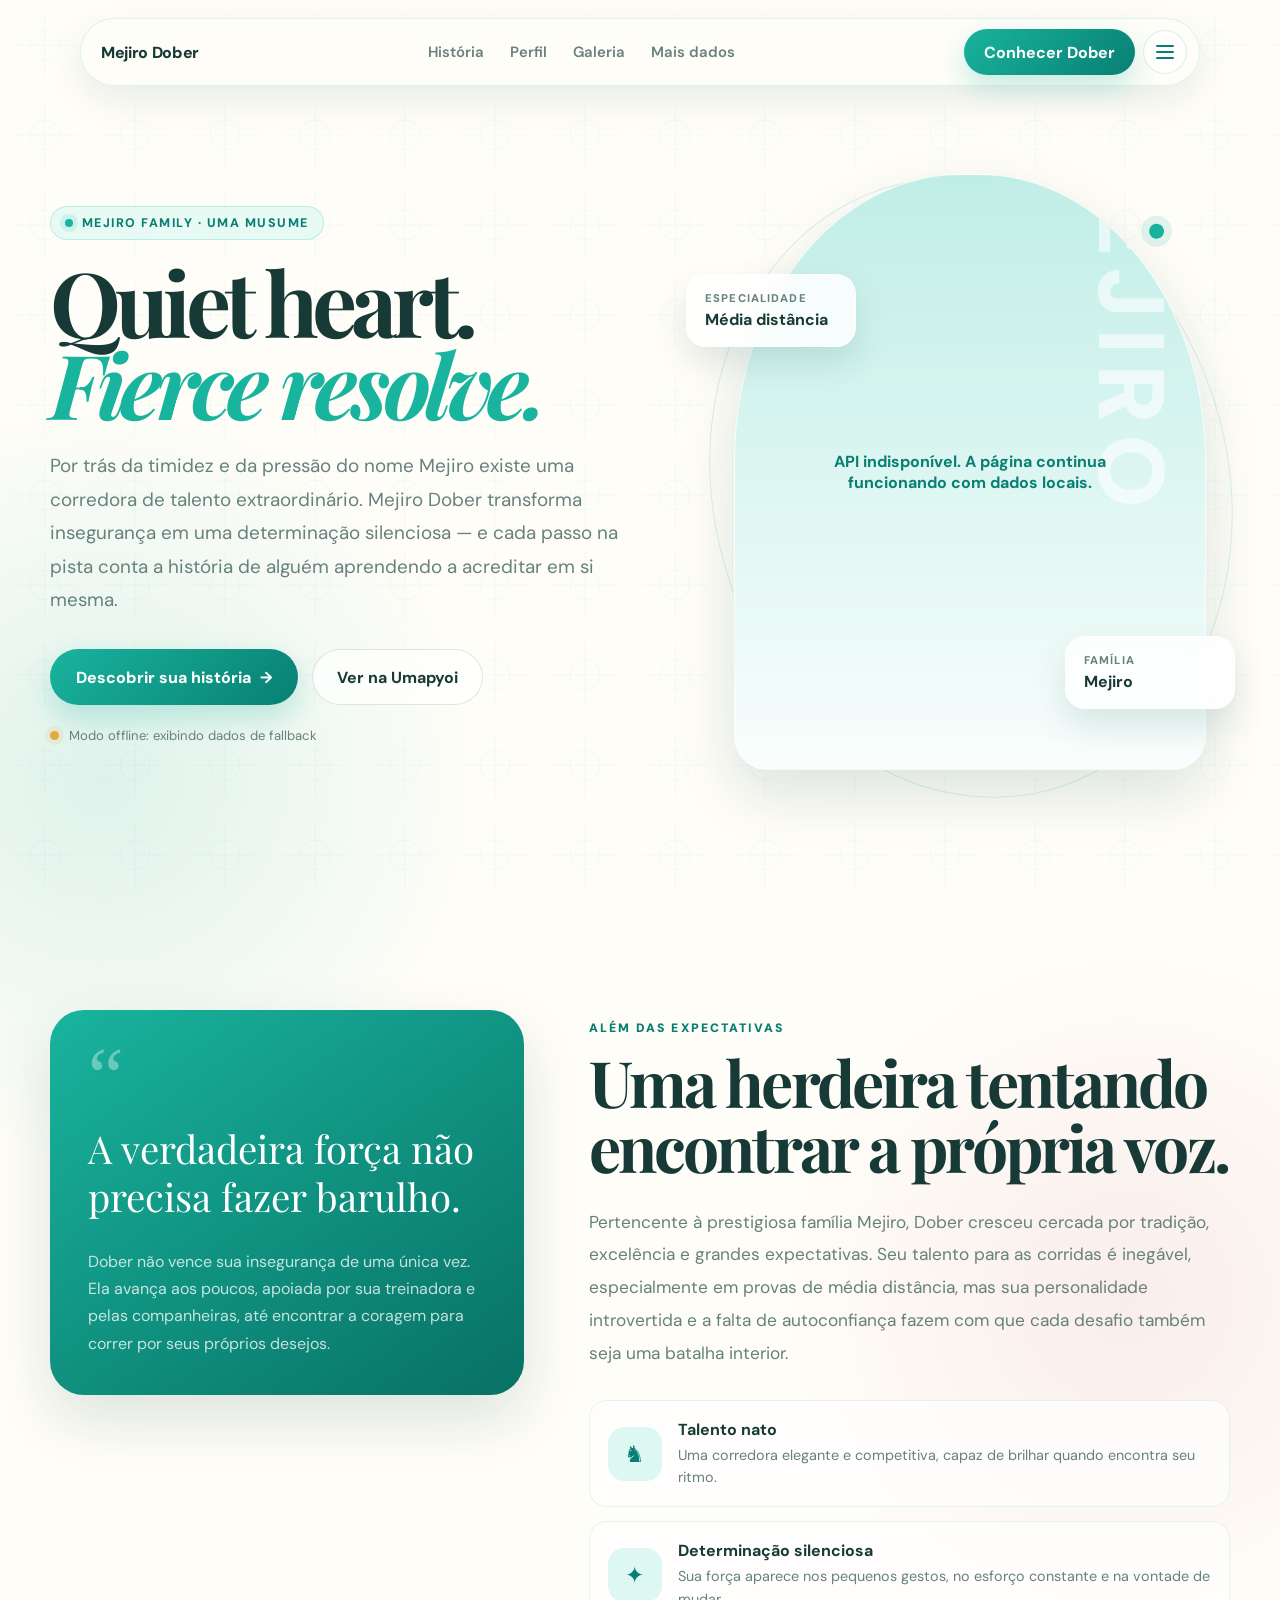
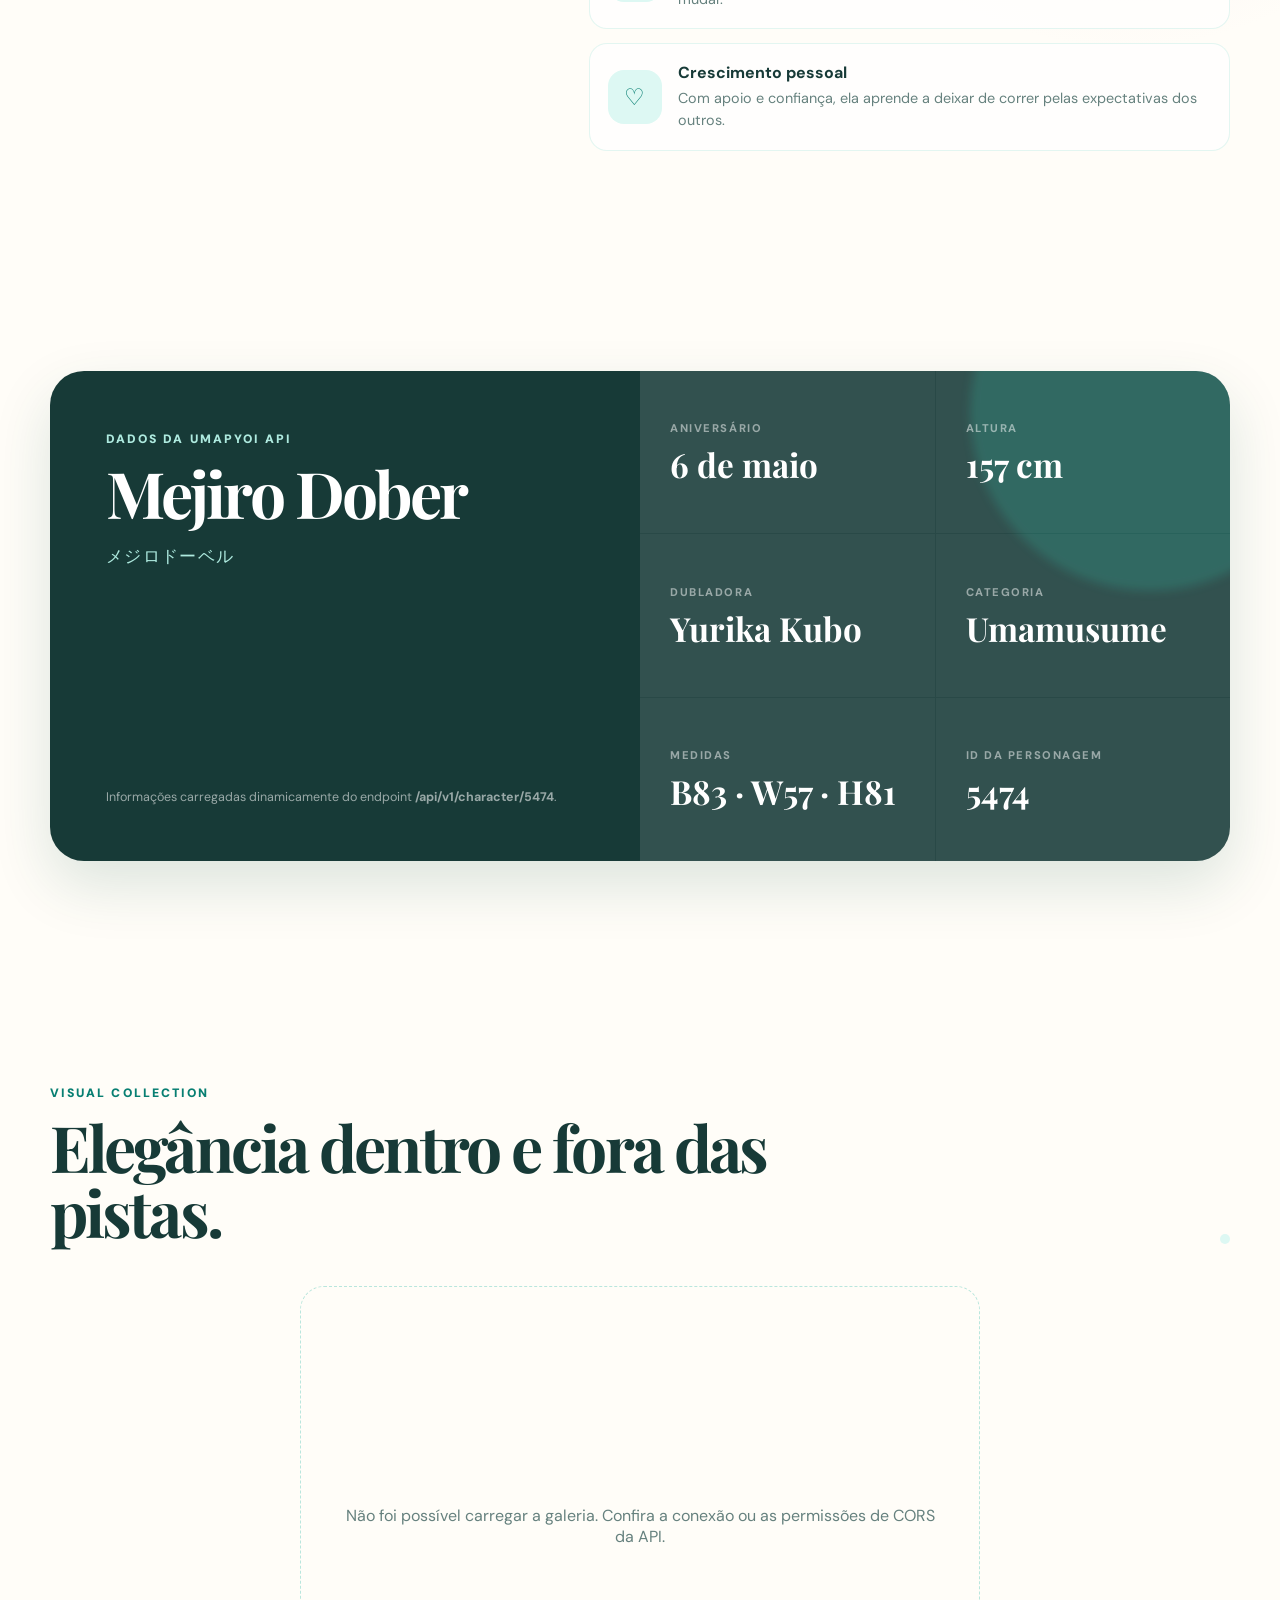
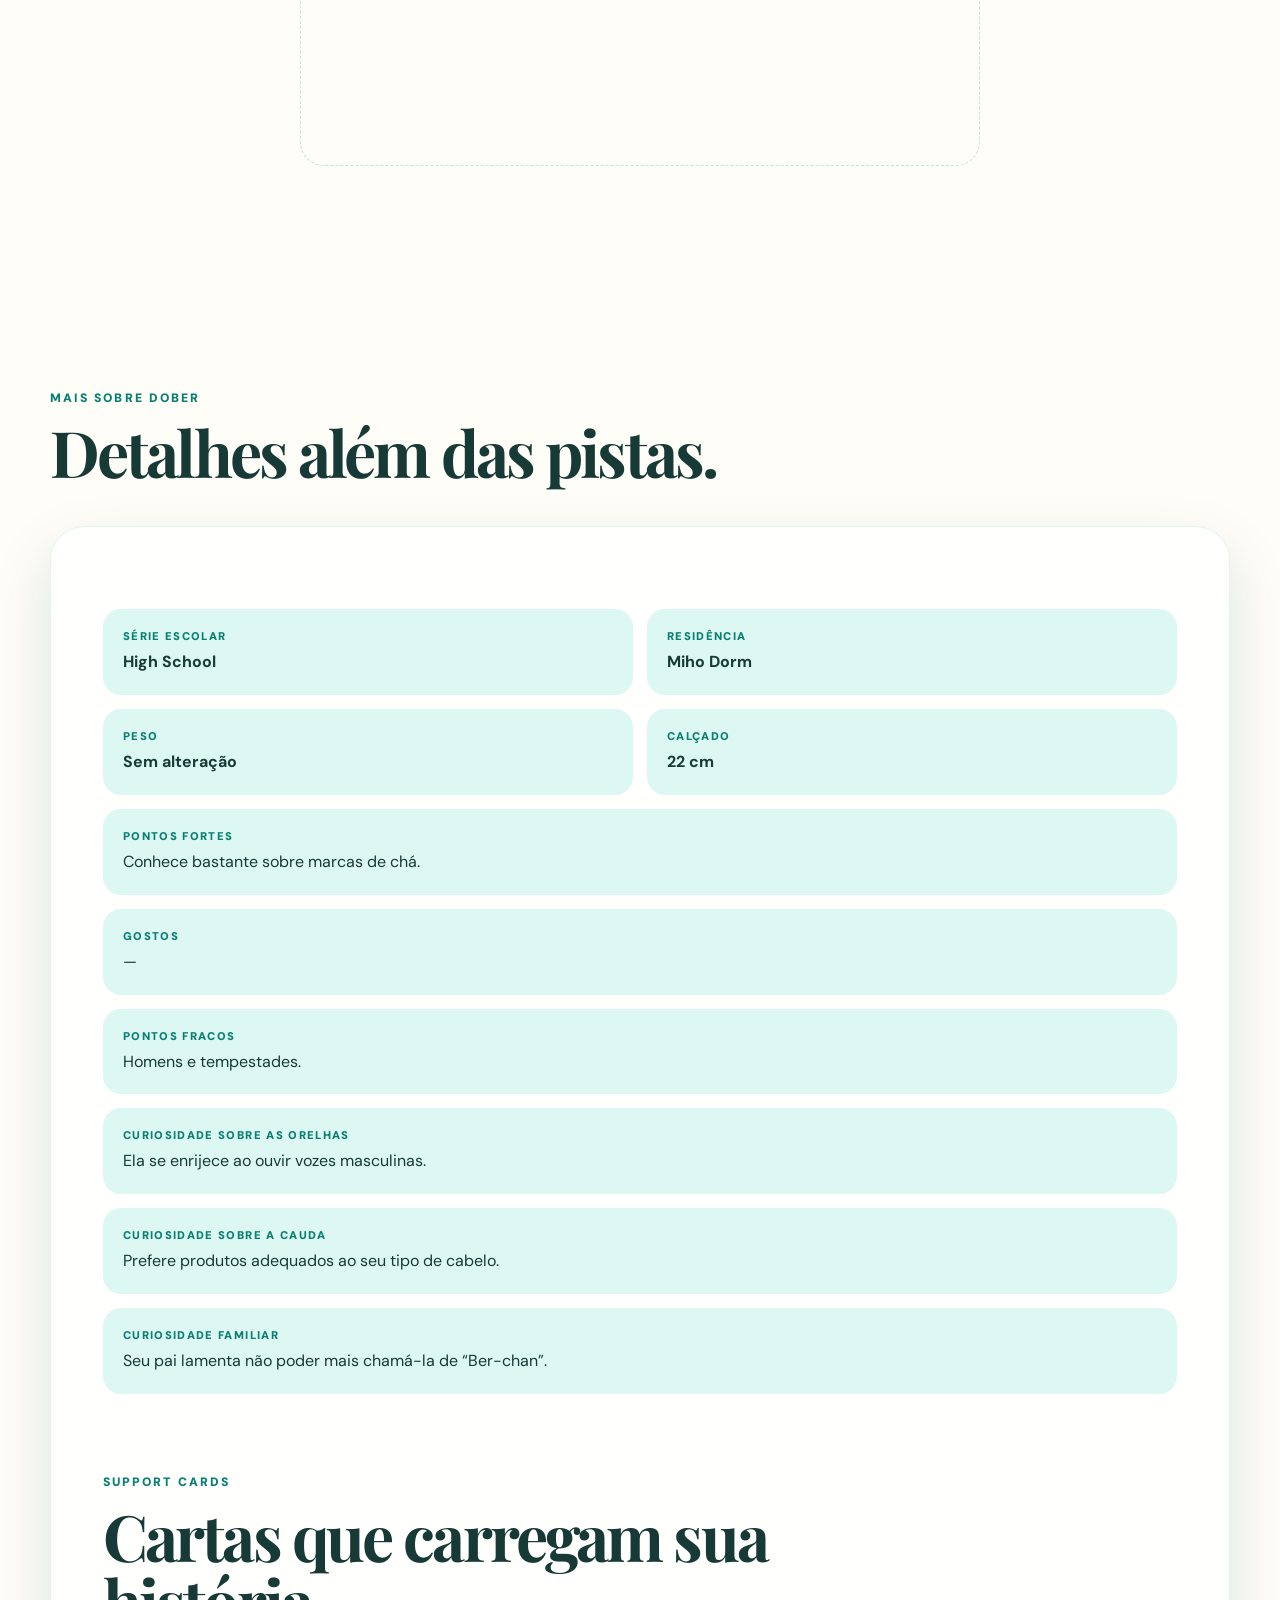
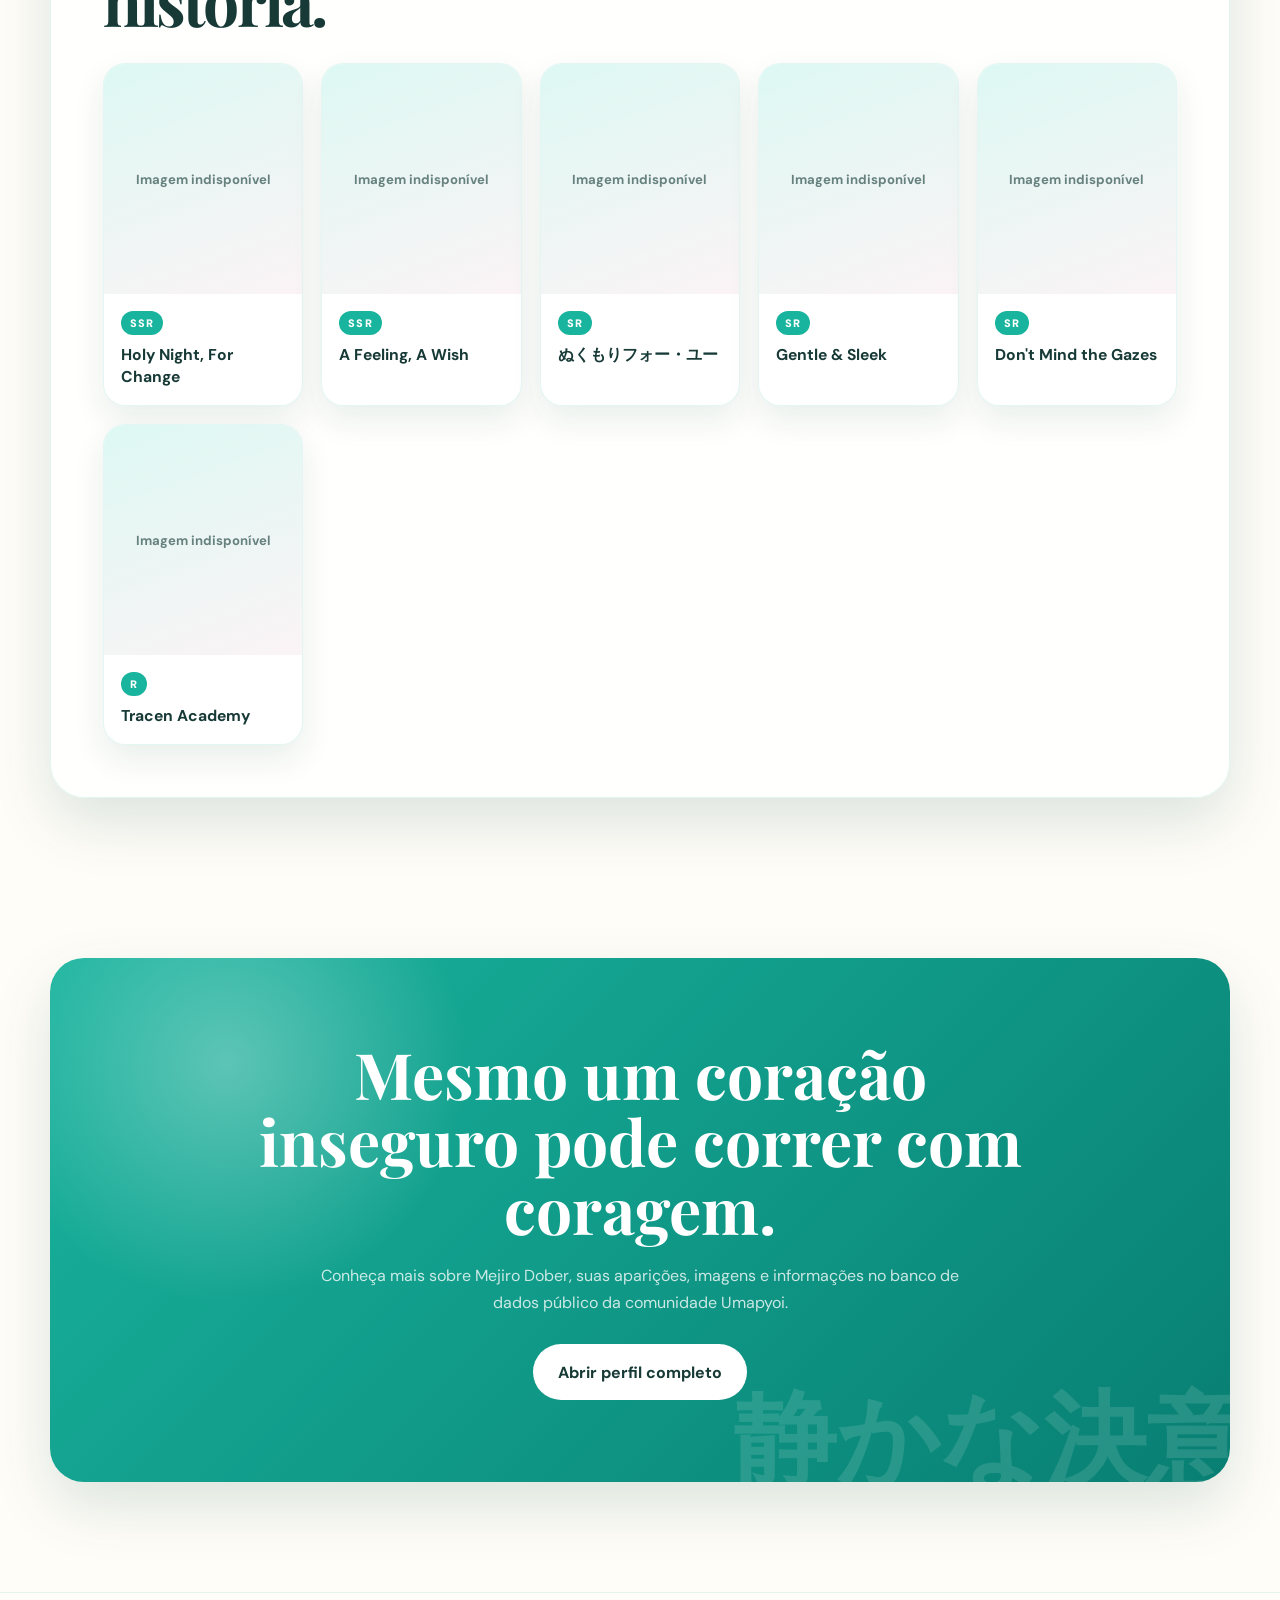
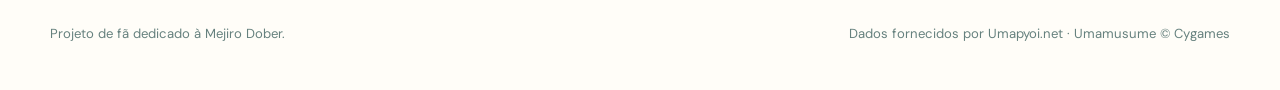
==== commit 77bb521f: "xd2" ====
--- a/index.html
+++ b/index.html
@@ -1,1304 +1,1783 @@
 <!DOCTYPE html>
 <html lang="pt-BR">
 <head>
-    <meta charset="UTF-8">
-    <meta name="viewport" content="width=device-width, initial-scale=1.0">
-    <title>Por que Admire Vega deve ser a sua Umamusume Favorita?</title>
-    <!-- Google Fonts -->
-    <link rel="preconnect" href="https://fonts.googleapis.com">
-    <link rel="preconnect" href="https://fonts.gstatic.com" crossorigin>
-    <link href="https://fonts.googleapis.com/css2?family=Cinzel:wght@500;700;900&family=Cormorant+Garamond:ital,wght@0,500;1,500;1,600&family=Plus+Jakarta+Sans:wght@300;400;500;600;700;800&display=swap" rel="stylesheet">
-    <!-- FontAwesome Icons -->
-    <link rel="stylesheet" href="https://cdnjs.cloudflare.com/ajax/libs/font-awesome/6.5.1/css/all.min.css">
-
-    <style>
-        :root {
-            --primary: #3865A1;
-            --primary-light: #5282c4;
-            --primary-dark: #213f69;
-            --bg-deep: #080d1a;
-            --bg-card: rgba(18, 29, 51, 0.55);
-            --bg-card-hover: rgba(28, 45, 79, 0.75);
-            --accent-star: #e0f2fe;
-            --accent-gold: #f59e0b;
-            --accent-purple: #a855f7;
-            --text-main: #f8fafc;
-            --text-sub: #94a3b8;
-            --border-glow: rgba(56, 101, 161, 0.4);
-            --radius-lg: 22px;
-            --radius-md: 14px;
+  <meta charset="UTF-8" />
+  <meta name="viewport" content="width=device-width, initial-scale=1.0" />
+  <meta name="description" content="Landing page dedicada à Mejiro Dober, de Umamusume: Pretty Derby, usando dados da API Umapyoi." />
+  <title>Mejiro Dober</title>
+
+  <link rel="preconnect" href="https://fonts.googleapis.com">
+  <link rel="preconnect" href="https://fonts.gstatic.com" crossorigin>
+  <link href="https://fonts.googleapis.com/css2?family=DM+Sans:wght@400;500;600;700&family=Playfair+Display:ital,wght@0,700;1,700&display=swap" rel="stylesheet">
+
+  <style>
+    :root {
+      --primary: #19B49E;
+      --primary-dark: #087F72;
+      --primary-soft: #DDF8F3;
+      --mint: #AEEADF;
+      --cream: #FFFDF8;
+      --ink: #173A37;
+      --muted: #66817E;
+      --rose: #DFA7B6;
+      --gold: #D9B869;
+      --white: #FFFFFF;
+      --shadow: 0 24px 60px rgba(10, 76, 67, .14);
+      --radius-xl: 34px;
+      --radius-lg: 24px;
+      --radius-md: 18px;
+    }
+
+    * {
+      box-sizing: border-box;
+      margin: 0;
+      padding: 0;
+    }
+
+    html {
+      scroll-behavior: smooth;
+    }
+
+    body {
+      min-height: 100vh;
+      overflow-x: hidden;
+      color: var(--ink);
+      background:
+        radial-gradient(circle at 8% 12%, rgba(25, 180, 158, .14), transparent 24rem),
+        radial-gradient(circle at 88% 20%, rgba(223, 167, 182, .18), transparent 22rem),
+        var(--cream);
+      font-family: "DM Sans", sans-serif;
+    }
+
+    body::before {
+      content: "";
+      position: fixed;
+      inset: 0;
+      pointer-events: none;
+      z-index: -1;
+      opacity: .28;
+      background-image: url("data:image/svg+xml,%3Csvg width='90' height='90' viewBox='0 0 90 90' xmlns='http://www.w3.org/2000/svg'%3E%3Cg fill='none' stroke='%2319B49E' stroke-opacity='.18'%3E%3Cpath d='M45 12v66M12 45h66'/%3E%3Ccircle cx='45' cy='45' r='15'/%3E%3C/g%3E%3C/svg%3E");
+    }
+
+    a { color: inherit; text-decoration: none; }
+    button { font: inherit; }
+
+    .container {
+      width: min(1180px, calc(100% - 40px));
+      margin-inline: auto;
+    }
+
+    .navbar {
+      position: fixed;
+      top: 18px;
+      left: 50%;
+      z-index: 50;
+      width: min(1120px, calc(100% - 30px));
+      transform: translateX(-50%);
+      border: 1px solid rgba(25, 180, 158, .14);
+      border-radius: 999px;
+      background: rgba(255, 253, 248, .8);
+      box-shadow: 0 14px 38px rgba(16, 74, 67, .09);
+      backdrop-filter: blur(16px);
+    }
+
+    .nav-inner {
+      display: flex;
+      align-items: center;
+      justify-content: space-between;
+      min-height: 66px;
+      padding: 8px 12px 8px 20px;
+    }
+
+    .brand {
+      display: flex;
+      align-items: center;
+      gap: 11px;
+      font-weight: 800;
+      letter-spacing: -.02em;
+    }
+
+    .brand-mark {
+      display: grid;
+      place-items: center;
+      width: 40px;
+      height: 40px;
+      border-radius: 50%;
+      color: white;
+      background: linear-gradient(145deg, var(--primary), var(--primary-dark));
+      box-shadow: 0 8px 18px rgba(25, 180, 158, .3);
+    }
+
+    .nav-links {
+      display: flex;
+      align-items: center;
+      gap: 26px;
+      color: var(--muted);
+      font-size: .93rem;
+      font-weight: 600;
+    }
+
+    .nav-links a:hover { color: var(--primary-dark); }
+
+    .nav-cta,
+    .btn-primary {
+      display: inline-flex;
+      align-items: center;
+      justify-content: center;
+      gap: 9px;
+      border: 0;
+      border-radius: 999px;
+      color: white;
+      background: linear-gradient(135deg, var(--primary), var(--primary-dark));
+      box-shadow: 0 12px 28px rgba(25, 180, 158, .25);
+      cursor: pointer;
+      transition: transform .2s ease, box-shadow .2s ease;
+    }
+
+    .nav-cta {
+      min-height: 46px;
+      padding: 0 20px;
+      font-weight: 700;
+    }
+
+    .nav-cta:hover,
+    .btn-primary:hover {
+      transform: translateY(-2px);
+      box-shadow: 0 16px 34px rgba(25, 180, 158, .32);
+    }
+
+    .hero {
+      position: relative;
+      display: flex;
+      align-items: center;
+      min-height: 100vh;
+      padding: 130px 0 80px;
+    }
+
+    .hero-grid {
+      display: grid;
+      grid-template-columns: 1.05fr .95fr;
+      align-items: center;
+      gap: 56px;
+    }
+
+    .eyebrow {
+      display: inline-flex;
+      align-items: center;
+      gap: 9px;
+      margin-bottom: 20px;
+      padding: 8px 14px;
+      border: 1px solid rgba(25, 180, 158, .2);
+      border-radius: 999px;
+      color: var(--primary-dark);
+      background: rgba(221, 248, 243, .7);
+      font-size: .78rem;
+      font-weight: 800;
+      letter-spacing: .12em;
+      text-transform: uppercase;
+    }
+
+    .eyebrow::before {
+      content: "";
+      width: 8px;
+      height: 8px;
+      border-radius: 50%;
+      background: var(--primary);
+      box-shadow: 0 0 0 5px rgba(25, 180, 158, .12);
+    }
+
+    h1 {
+      max-width: 760px;
+      font-family: "Playfair Display", serif;
+      font-size: clamp(3.6rem, 7vw, 7.3rem);
+      line-height: .91;
+      letter-spacing: -.065em;
+    }
+
+    h1 span {
+      color: var(--primary);
+      font-style: italic;
+    }
+
+    .hero-copy {
+      max-width: 620px;
+      margin: 26px 0 32px;
+      color: var(--muted);
+      font-size: clamp(1rem, 1.6vw, 1.18rem);
+      line-height: 1.78;
+    }
+
+    .hero-actions {
+      display: flex;
+      flex-wrap: wrap;
+      align-items: center;
+      gap: 14px;
+    }
+
+    .btn-primary {
+      min-height: 56px;
+      padding: 0 26px;
+      font-weight: 800;
+    }
+
+    .btn-secondary {
+      display: inline-flex;
+      align-items: center;
+      justify-content: center;
+      min-height: 56px;
+      padding: 0 24px;
+      border: 1px solid rgba(23, 58, 55, .13);
+      border-radius: 999px;
+      color: var(--ink);
+      background: rgba(255, 255, 255, .72);
+      font-weight: 700;
+      transition: border-color .2s, transform .2s;
+    }
+
+    .btn-secondary:hover {
+      transform: translateY(-2px);
+      border-color: var(--primary);
+    }
+
+    .mini-note {
+      display: flex;
+      align-items: center;
+      gap: 10px;
+      margin-top: 22px;
+      color: var(--muted);
+      font-size: .82rem;
+    }
+
+    .api-dot {
+      width: 9px;
+      height: 9px;
+      border-radius: 50%;
+      background: #E4A93D;
+      box-shadow: 0 0 0 5px rgba(228, 169, 61, .13);
+    }
+
+    .api-dot.online {
+      background: var(--primary);
+      box-shadow: 0 0 0 5px rgba(25, 180, 158, .13);
+    }
+
+    .portrait-stage {
+      position: relative;
+      min-height: 650px;
+    }
+
+    .portrait-orbit {
+      position: absolute;
+      inset: 4% 0 0 3%;
+      border: 1px solid rgba(25, 180, 158, .17);
+      border-radius: 48% 52% 48% 52%;
+      transform: rotate(-8deg);
+    }
+
+    .portrait-orbit::before,
+    .portrait-orbit::after {
+      content: "";
+      position: absolute;
+      width: 15px;
+      height: 15px;
+      border-radius: 50%;
+      background: var(--primary);
+      box-shadow: 0 0 0 8px rgba(25, 180, 158, .13);
+    }
+
+    .portrait-orbit::before { top: 12%; right: 6%; }
+    .portrait-orbit::after { bottom: 13%; left: 4%; }
+
+    .portrait-card {
+      position: absolute;
+      inset: 24px 24px 30px 38px;
+      overflow: hidden;
+      border: 1px solid rgba(255,255,255,.8);
+      border-radius: 48% 48% var(--radius-xl) var(--radius-xl);
+      background:
+        linear-gradient(180deg, rgba(25,180,158,.15), rgba(255,255,255,.82)),
+        var(--primary-soft);
+      box-shadow: var(--shadow);
+    }
+
+    .portrait-card::before {
+      content: "ㅤMEJIRO";
+      position: absolute;
+      top: 78px;
+      right: -130px;
+      z-index: 0;
+      color: rgba(255,255,255,.58);
+      font-size: 5.8rem;
+      font-weight: 900;
+      letter-spacing: .15em;
+      transform: rotate(90deg);
+    }
+
+    .portrait-card img {
+      position: absolute;
+      inset: 20px 0 0;
+      z-index: 1;
+      width: 100%;
+      height: calc(100% - 20px);
+      object-fit: contain;
+      object-position: center bottom;
+      filter: drop-shadow(0 24px 22px rgba(16, 74, 67, .2));
+      transition: opacity .35s ease;
+    }
+
+    .portrait-placeholder {
+      position: absolute;
+      inset: 0;
+      display: grid;
+      place-items: center;
+      padding: 50px;
+      text-align: center;
+      color: var(--primary-dark);
+      font-weight: 700;
+    }
+
+    .floating-card {
+      position: absolute;
+      z-index: 4;
+      min-width: 170px;
+      padding: 16px 18px;
+      border: 1px solid rgba(255,255,255,.8);
+      border-radius: 20px;
+      background: rgba(255,255,255,.83);
+      box-shadow: 0 16px 34px rgba(9, 72, 64, .12);
+      backdrop-filter: blur(14px);
+    }
+
+    .floating-card small {
+      display: block;
+      margin-bottom: 4px;
+      color: var(--muted);
+      font-size: .7rem;
+      font-weight: 800;
+      letter-spacing: .1em;
+      text-transform: uppercase;
+    }
+
+    .floating-card strong { font-size: 1rem; }
+    .floating-card.one { top: 19%; left: -10px; }
+    .floating-card.two { right: -5px; bottom: 14%; }
+
+    .section {
+      padding: 110px 0;
+    }
+
+    .section-kicker {
+      color: var(--primary-dark);
+      font-size: .76rem;
+      font-weight: 900;
+      letter-spacing: .17em;
+      text-transform: uppercase;
+    }
+
+    .section-title {
+      max-width: 760px;
+      margin-top: 12px;
+      font-family: "Playfair Display", serif;
+      font-size: clamp(2.3rem, 5vw, 4.8rem);
+      line-height: 1.02;
+      letter-spacing: -.045em;
+    }
+
+    .story-grid {
+      display: grid;
+      grid-template-columns: .85fr 1.15fr;
+      gap: 65px;
+      align-items: start;
+    }
+
+    .quote-card {
+      position: sticky;
+      top: 110px;
+      padding: 38px;
+      border-radius: var(--radius-xl);
+      color: white;
+      background:
+        linear-gradient(145deg, rgba(25,180,158,.96), rgba(7,110,98,.96)),
+        var(--primary);
+      box-shadow: var(--shadow);
+    }
+
+    .quote-mark {
+      font-family: Georgia, serif;
+      font-size: 5rem;
+      line-height: .7;
+      opacity: .36;
+    }
+
+    blockquote {
+      margin: 20px 0 28px;
+      font-family: "Playfair Display", serif;
+      font-size: clamp(1.7rem, 3vw, 2.6rem);
+      line-height: 1.25;
+    }
+
+    .quote-card p {
+      color: rgba(255,255,255,.76);
+      line-height: 1.7;
+    }
+
+    .story-copy {
+      padding-top: 6px;
+    }
+
+    .story-copy > p {
+      margin: 26px 0 30px;
+      color: var(--muted);
+      font-size: 1.08rem;
+      line-height: 1.9;
+    }
+
+    .traits {
+      display: grid;
+      gap: 14px;
+    }
+
+    .trait {
+      display: grid;
+      grid-template-columns: 54px 1fr;
+      gap: 16px;
+      align-items: center;
+      padding: 18px;
+      border: 1px solid rgba(25,180,158,.12);
+      border-radius: var(--radius-md);
+      background: rgba(255,255,255,.65);
+    }
+
+    .trait-icon {
+      display: grid;
+      place-items: center;
+      width: 54px;
+      height: 54px;
+      border-radius: 16px;
+      color: var(--primary-dark);
+      background: var(--primary-soft);
+      font-size: 1.45rem;
+    }
+
+    .trait h3 {
+      margin-bottom: 4px;
+      font-size: 1rem;
+    }
+
+    .trait p {
+      color: var(--muted);
+      font-size: .9rem;
+      line-height: 1.55;
+    }
+
+    .profile-panel {
+      position: relative;
+      overflow: hidden;
+      border-radius: var(--radius-xl);
+      background: var(--ink);
+      box-shadow: var(--shadow);
+    }
+
+    .profile-panel::before {
+      content: "";
+      position: absolute;
+      width: 360px;
+      height: 360px;
+      right: -100px;
+      top: -140px;
+      border-radius: 50%;
+      background: rgba(25,180,158,.22);
+      filter: blur(5px);
+    }
+
+    .profile-grid {
+      position: relative;
+      z-index: 1;
+      display: grid;
+      grid-template-columns: 1fr 1fr;
+      min-height: 490px;
+    }
+
+    .profile-intro {
+      display: flex;
+      flex-direction: column;
+      justify-content: space-between;
+      padding: 56px;
+      color: white;
+    }
+
+    .profile-intro .section-kicker { color: var(--mint); }
+    .profile-intro .section-title {
+      max-width: 520px;
+      font-size: clamp(2.7rem, 5vw, 5rem);
+    }
+
+    .jp-name {
+      margin-top: 20px;
+      color: var(--mint);
+      font-size: 1.05rem;
+      letter-spacing: .08em;
+    }
+
+    .profile-source {
+      color: rgba(255,255,255,.56);
+      font-size: .78rem;
+    }
+
+    .stats-grid {
+      display: grid;
+      grid-template-columns: repeat(2, 1fr);
+      gap: 1px;
+      background: rgba(255,255,255,.08);
+    }
+
+    .stat {
+      display: flex;
+      flex-direction: column;
+      justify-content: center;
+      min-height: 160px;
+      padding: 30px;
+      background: rgba(255,255,255,.045);
+      transition: background .2s;
+    }
+
+    .stat:hover { background: rgba(25,180,158,.13); }
+
+    .stat-label {
+      margin-bottom: 10px;
+      color: rgba(255,255,255,.5);
+      font-size: .7rem;
+      font-weight: 800;
+      letter-spacing: .14em;
+      text-transform: uppercase;
+    }
+
+    .stat-value {
+      color: white;
+      font-family: "Playfair Display", serif;
+      font-size: clamp(1.35rem, 2.6vw, 2.2rem);
+      line-height: 1.15;
+      overflow-wrap: anywhere;
+    }
+
+    .gallery-head {
+      display: flex;
+      align-items: end;
+      justify-content: space-between;
+      gap: 20px;
+      margin-bottom: 42px;
+    }
+
+    .gallery-controls {
+      display: flex;
+      gap: 8px;
+      padding: 5px;
+      border-radius: 999px;
+      background: var(--primary-soft);
+    }
+
+    .gallery-controls button {
+      padding: 11px 18px;
+      border: 0;
+      border-radius: 999px;
+      color: var(--muted);
+      background: transparent;
+      font-weight: 800;
+      cursor: pointer;
+    }
+
+    .gallery-controls button.active {
+      color: white;
+      background: var(--primary);
+    }
+
+    .gallery-grid {
+      display: grid;
+      grid-template-columns: repeat(auto-fit, minmax(260px, 1fr));
+      gap: 18px;
+      min-height: 480px;
+    }
+
+    .gallery-grid.single-image {
+      grid-template-columns: minmax(280px, 620px);
+      justify-content: center;
+    }
+
+    .gallery-item {
+      position: relative;
+      overflow: hidden;
+      min-height: 320px;
+      border-radius: var(--radius-lg);
+      background:
+        linear-gradient(160deg, rgba(25,180,158,.08), rgba(223,167,182,.12)),
+        white;
+      box-shadow: 0 14px 36px rgba(15,74,66,.1);
+    }
+
+    .gallery-item:first-child { grid-row: auto; }
+
+    .gallery-grid.single-image .gallery-item {
+      min-height: 560px;
+    }
+    .gallery-item img {
+      width: 100%;
+      height: 100%;
+      object-fit: contain;
+      padding: 18px;
+      transition: transform .4s ease;
+    }
+
+    .gallery-item:hover img { transform: scale(1.04); }
+
+    .gallery-empty {
+      grid-column: 1 / -1;
+      display: grid;
+      place-items: center;
+      min-height: 300px;
+      padding: 40px;
+      border: 1px dashed rgba(25,180,158,.3);
+      border-radius: var(--radius-lg);
+      color: var(--muted);
+      text-align: center;
+    }
+
+
+    .gallery-grid {
+      grid-template-columns: minmax(280px, 680px);
+      justify-content: center;
+    }
+
+    .gallery-grid.single-image {
+      grid-template-columns: minmax(280px, 680px);
+    }
+
+    .gallery-item,
+    .gallery-grid.single-image .gallery-item {
+      width: 100%;
+      min-height: 560px;
+      aspect-ratio: 4 / 5;
+    }
+
+    .gallery-item img {
+      width: 100%;
+      height: 100%;
+      object-fit: contain;
+      object-position: center bottom;
+      padding: 28px;
+    }
+
+    .extra-data-panel {
+      margin-top: 42px;
+      padding: clamp(28px, 5vw, 52px);
+      border: 1px solid rgba(25,180,158,.13);
+      border-radius: var(--radius-xl);
+      background: rgba(255,255,255,.72);
+      box-shadow: var(--shadow);
+    }
+
+    .detail-grid {
+      display: grid;
+      grid-template-columns: repeat(2, minmax(0, 1fr));
+      gap: 14px;
+      margin-top: 30px;
+    }
+
+    .detail-card {
+      padding: 20px;
+      border-radius: var(--radius-md);
+      background: var(--primary-soft);
+    }
+
+    .detail-card span {
+      display: block;
+      margin-bottom: 7px;
+      color: var(--primary-dark);
+      font-size: .7rem;
+      font-weight: 900;
+      letter-spacing: .12em;
+      text-transform: uppercase;
+    }
+
+    .detail-card strong,
+    .detail-card p {
+      color: var(--ink);
+      line-height: 1.55;
+    }
+
+    .detail-card.wide {
+      grid-column: 1 / -1;
+    }
+
+    .support-head {
+      display: flex;
+      align-items: end;
+      justify-content: space-between;
+      gap: 20px;
+      margin-top: 76px;
+      margin-bottom: 30px;
+    }
+
+    .support-grid {
+      display: grid;
+      grid-template-columns: repeat(auto-fit, minmax(180px, 1fr));
+      gap: 18px;
+    }
+
+    .support-card {
+      overflow: hidden;
+      border: 1px solid rgba(25,180,158,.12);
+      border-radius: 22px;
+      background: white;
+      box-shadow: 0 14px 32px rgba(15,74,66,.09);
+      transition: transform .25s ease, box-shadow .25s ease;
+    }
+
+    .support-card:hover {
+      transform: translateY(-5px);
+      box-shadow: 0 20px 40px rgba(15,74,66,.14);
+    }
+
+    .support-image {
+      display: grid;
+      place-items: center;
+      min-height: 230px;
+      padding: 14px;
+      background: linear-gradient(160deg, var(--primary-soft), rgba(223,167,182,.13));
+    }
+
+    .support-image img {
+      width: 100%;
+      height: 220px;
+      object-fit: contain;
+    }
+
+
+    .support-image-error {
+      color: var(--muted);
+      font-size: .82rem;
+      font-weight: 700;
+      text-align: center;
+    }
+
+    .support-body {
+      padding: 17px;
+    }
+
+    .support-rarity {
+      display: inline-flex;
+      margin-bottom: 9px;
+      padding: 5px 9px;
+      border-radius: 999px;
+      color: white;
+      background: var(--primary);
+      font-size: .68rem;
+      font-weight: 900;
+      letter-spacing: .1em;
+    }
+
+    .support-body h3 {
+      font-size: .98rem;
+      line-height: 1.4;
+    }
+
+    .support-empty {
+      grid-column: 1 / -1;
+      padding: 32px;
+      border: 1px dashed rgba(25,180,158,.3);
+      border-radius: var(--radius-lg);
+      color: var(--muted);
+      text-align: center;
+    }
+
+    @media (max-width: 700px) {
+      .detail-grid { grid-template-columns: 1fr; }
+      .detail-card.wide { grid-column: auto; }
+      .support-head { align-items: flex-start; flex-direction: column; }
+      .gallery-item,
+      .gallery-grid.single-image .gallery-item { min-height: 430px; }
+    }
+
+    .final-cta {
+      padding: 50px 0 110px;
+    }
+
+    .cta-card {
+      position: relative;
+      overflow: hidden;
+      padding: clamp(42px, 7vw, 82px);
+      border-radius: var(--radius-xl);
+      text-align: center;
+      background:
+        radial-gradient(circle at 15% 20%, rgba(255,255,255,.3), transparent 15rem),
+        linear-gradient(135deg, var(--primary), var(--primary-dark));
+      box-shadow: var(--shadow);
+    }
+
+    .cta-card::after {
+      content: "静かな決意";
+      position: absolute;
+      right: -18px;
+      bottom: -28px;
+      color: rgba(255,255,255,.12);
+      font-size: clamp(3rem, 8vw, 8rem);
+      font-weight: 900;
+      white-space: nowrap;
+    }
+
+    .cta-card h2 {
+      position: relative;
+      z-index: 1;
+      max-width: 800px;
+      margin: 0 auto;
+      color: white;
+      font-family: "Playfair Display", serif;
+      font-size: clamp(2.3rem, 5vw, 4.8rem);
+      line-height: 1.05;
+    }
+
+    .cta-card p {
+      position: relative;
+      z-index: 1;
+      max-width: 650px;
+      margin: 20px auto 28px;
+      color: rgba(255,255,255,.78);
+      line-height: 1.7;
+    }
+
+    .cta-card .btn-secondary {
+      position: relative;
+      z-index: 1;
+      border-color: transparent;
+      background: white;
+    }
+
+    footer {
+      padding: 32px 0 48px;
+      border-top: 1px solid rgba(25,180,158,.12);
+      color: var(--muted);
+      font-size: .82rem;
+    }
+
+    .footer-inner {
+      display: flex;
+      align-items: center;
+      justify-content: space-between;
+      gap: 20px;
+    }
+
+    .fade-up {
+      opacity: 0;
+      transform: translateY(24px);
+      transition: opacity .65s ease, transform .65s ease;
+    }
+
+    .fade-up.visible {
+      opacity: 1;
+      transform: translateY(0);
+    }
+
+    @media (max-width: 900px) {
+      .nav-links { display: none; }
+
+      .hero {
+        min-height: auto;
+        padding-top: 140px;
+      }
+
+      .hero-grid,
+      .story-grid,
+      .profile-grid {
+        grid-template-columns: 1fr;
+      }
+
+      .portrait-stage { min-height: 590px; }
+      .story-grid { gap: 34px; }
+      .quote-card { position: relative; top: auto; }
+      .profile-intro { min-height: 390px; }
+      .gallery-grid { grid-template-columns: 1fr 1fr; }
+      .gallery-item:first-child { grid-row: auto; grid-column: 1 / -1; min-height: 460px; }
+    }
+
+    @media (max-width: 600px) {
+      .container { width: min(100% - 26px, 1180px); }
+      .navbar { top: 10px; }
+      .nav-inner { min-height: 58px; padding-left: 12px; }
+      .brand span:last-child { display: none; }
+      .nav-cta { min-height: 42px; padding-inline: 15px; font-size: .82rem; }
+
+      h1 { font-size: clamp(3.25rem, 18vw, 5.5rem); }
+      .hero-copy { line-height: 1.65; }
+      .hero-actions > * { width: 100%; }
+      .portrait-stage { min-height: 510px; margin-top: 12px; }
+      .portrait-card { inset: 20px 4px 24px; }
+      .floating-card { min-width: 145px; padding: 13px; }
+      .floating-card.one { left: -4px; top: 11%; }
+      .floating-card.two { right: -4px; bottom: 7%; }
+
+      .section { padding: 78px 0; }
+      .quote-card, .profile-intro { padding: 30px; }
+      .stats-grid { grid-template-columns: 1fr 1fr; }
+      .stat { min-height: 130px; padding: 20px; }
+      .gallery-head { align-items: flex-start; flex-direction: column; }
+      .gallery-grid { grid-template-columns: 1fr; }
+      .gallery-item:first-child { grid-column: auto; min-height: 390px; }
+      .footer-inner { flex-direction: column; text-align: center; }
+    }
+  
+
+    /* Seletor entre as três landing pages */
+    .page-header-actions {
+      display: flex;
+      align-items: center;
+      justify-content: flex-end;
+      gap: 8px;
+    }
+
+    .page-switcher {
+      position: relative;
+      flex: 0 0 auto;
+    }
+
+    .page-switcher-toggle {
+      display: grid;
+      place-items: center;
+      width: 44px;
+      height: 44px;
+      padding: 0;
+      cursor: pointer;
+      transition: transform .2s ease, background .2s ease, border-color .2s ease;
+    }
+
+    .page-switcher-toggle:hover { transform: translateY(-2px); }
+
+    .page-switcher-icon {
+      display: grid;
+      gap: 4px;
+      width: 18px;
+    }
+
+    .page-switcher-icon span {
+      display: block;
+      width: 100%;
+      height: 2px;
+      border-radius: 999px;
+      background: currentColor;
+      transition: transform .2s ease, opacity .2s ease;
+    }
+
+    .page-switcher.is-open .page-switcher-icon span:nth-child(1) {
+      transform: translateY(6px) rotate(45deg);
+    }
+
+    .page-switcher.is-open .page-switcher-icon span:nth-child(2) { opacity: 0; }
+
+    .page-switcher.is-open .page-switcher-icon span:nth-child(3) {
+      transform: translateY(-6px) rotate(-45deg);
+    }
+
+    .page-switcher-menu {
+      position: absolute;
+      top: calc(100% + 12px);
+      right: 0;
+      z-index: 100;
+      width: 230px;
+      padding: 8px;
+      border-radius: 16px;
+      opacity: 0;
+      visibility: hidden;
+      transform: translateY(-8px) scale(.98);
+      transform-origin: top right;
+      pointer-events: none;
+      transition: opacity .18s ease, visibility .18s ease, transform .18s ease;
+    }
+
+    .page-switcher.is-open .page-switcher-menu {
+      opacity: 1;
+      visibility: visible;
+      transform: translateY(0) scale(1);
+      pointer-events: auto;
+    }
+
+    .page-switcher-label {
+      display: block;
+      padding: 8px 10px 6px;
+      font-size: .68rem;
+      font-weight: 900;
+      letter-spacing: .12em;
+      text-transform: uppercase;
+    }
+
+    .page-switcher-menu a {
+      display: flex;
+      align-items: center;
+      justify-content: space-between;
+      gap: 14px;
+      padding: 11px 12px;
+      border-radius: 10px;
+      font-size: .88rem;
+      font-weight: 800;
+      line-height: 1.2;
+      transition: background .18s ease, color .18s ease;
+    }
+
+    .page-switcher-menu a small {
+      font-size: .62rem;
+      font-weight: 900;
+      letter-spacing: .08em;
+      text-transform: uppercase;
+      opacity: .65;
+    }
+
+    .page-switcher-toggle {
+      border: 1px solid rgba(25, 180, 158, .18);
+      border-radius: 50%;
+      color: var(--primary-dark);
+      background: rgba(255, 255, 255, .72);
+    }
+    .page-switcher-toggle:hover { border-color: var(--primary); background: white; }
+    .page-switcher-menu {
+      border: 1px solid rgba(25, 180, 158, .14);
+      color: var(--ink);
+      background: rgba(255, 253, 248, .97);
+      box-shadow: 0 18px 42px rgba(16, 74, 67, .16);
+      backdrop-filter: blur(16px);
+    }
+    .page-switcher-label { color: var(--muted); }
+    .page-switcher-menu a:hover,
+    .page-switcher-menu a[aria-current="page"] { color: var(--primary-dark); background: var(--primary-soft); }
+
+  </style>
+</head>
+
+<body>
+  <header class="navbar">
+    <div class="nav-inner">
+      <a href="#inicio" class="brand" aria-label="Voltar ao início">
+        <span>Mejiro Dober</span>
+      </a>
+
+      <nav class="nav-links" aria-label="Navegação principal">
+        <a href="#historia">História</a>
+        <a href="#perfil">Perfil</a>
+        <a href="#galeria">Galeria</a>
+        <a href="#dados-extras">Mais dados</a>
+      </nav>
+
+      <div class="page-header-actions">
+        <a class="nav-cta" href="#perfil">Conhecer Dober</a>
+        <div class="page-switcher" data-page-switcher>
+          <button class="page-switcher-toggle" type="button" aria-label="Abrir menu de personagens" aria-expanded="false" aria-controls="pageSwitcherMenu">
+            <span class="page-switcher-icon" aria-hidden="true"><span></span><span></span><span></span></span>
+          </button>
+          <div class="page-switcher-menu" id="pageSwitcherMenu" role="menu">
+            <span class="page-switcher-label">Trocar personagem</span>
+            <a href="index.html" role="menuitem" aria-current="page">Mejiro Dober <small>Atual</small></a>
+            <a href="machan.html" role="menuitem">Aston Machan</a>
+            <a href="vivlos.html" role="menuitem">Vivlos</a>
+          </div>
+        </div>
+      </div>
+    </div>
+  </header>
+
+  <main>
+    <section class="hero" id="inicio">
+      <div class="container hero-grid">
+        <div class="hero-content fade-up">
+          <span class="eyebrow">Mejiro Family · Uma Musume</span>
+          <h1>Quiet heart.<br><span>Fierce resolve.</span></h1>
+
+          <p class="hero-copy">
+            Por trás da timidez e da pressão do nome Mejiro existe uma corredora
+            de talento extraordinário. Mejiro Dober transforma insegurança em
+            uma determinação silenciosa — e cada passo na pista conta a história
+            de alguém aprendendo a acreditar em si mesma.
+          </p>
+
+          <div class="hero-actions">
+            <a class="btn-primary" href="#historia">
+              Descobrir sua história
+              <span aria-hidden="true">→</span>
+            </a>
+            <a class="btn-secondary" href="https://umapyoi.net/character/mejiro-dober" target="_blank" rel="noopener noreferrer">
+              Ver na Umapyoi
+            </a>
+          </div>
+
+          <div class="mini-note">
+            <span class="api-dot" id="apiDot"></span>
+            <span id="apiStatus">Conectando à API Umapyoi...</span>
+          </div>
+        </div>
+
+        <div class="portrait-stage fade-up">
+          <div class="portrait-orbit"></div>
+
+          <div class="portrait-card">
+            <div class="portrait-placeholder" id="portraitPlaceholder">
+              
+            </div>
+            <img id="heroImage" alt="Mejiro Dober" hidden />
+          </div>
+
+          <div class="floating-card one">
+            <small>Especialidade</small>
+            <strong id="distanceValue">Média distância</strong>
+          </div>
+
+          <div class="floating-card two">
+            <small>Família</small>
+            <strong>Mejiro</strong>
+          </div>
+        </div>
+      </div>
+    </section>
+
+    <section class="section" id="historia">
+      <div class="container story-grid">
+        <article class="quote-card fade-up">
+          <div class="quote-mark">“</div>
+          <blockquote>
+            A verdadeira força não precisa fazer barulho.
+          </blockquote>
+          <p>
+            Dober não vence sua insegurança de uma única vez. Ela avança aos
+            poucos, apoiada por sua treinadora e pelas companheiras, até encontrar
+            a coragem para correr por seus próprios desejos.
+          </p>
+        </article>
+
+        <div class="story-copy fade-up">
+          <span class="section-kicker">Além das expectativas</span>
+          <h2 class="section-title">Uma herdeira tentando encontrar a própria voz.</h2>
+
+          <p>
+            Pertencente à prestigiosa família Mejiro, Dober cresceu cercada por
+            tradição, excelência e grandes expectativas. Seu talento para as
+            corridas é inegável, especialmente em provas de média distância, mas
+            sua personalidade introvertida e a falta de autoconfiança fazem com
+            que cada desafio também seja uma batalha interior.
+          </p>
+
+          <div class="traits">
+            <article class="trait">
+              <div class="trait-icon">♞</div>
+              <div>
+                <h3>Talento nato</h3>
+                <p>Uma corredora elegante e competitiva, capaz de brilhar quando encontra seu ritmo.</p>
+              </div>
+            </article>
+
+            <article class="trait">
+              <div class="trait-icon">✦</div>
+              <div>
+                <h3>Determinação silenciosa</h3>
+                <p>Sua força aparece nos pequenos gestos, no esforço constante e na vontade de mudar.</p>
+              </div>
+            </article>
+
+            <article class="trait">
+              <div class="trait-icon">♡</div>
+              <div>
+                <h3>Crescimento pessoal</h3>
+                <p>Com apoio e confiança, ela aprende a deixar de correr pelas expectativas dos outros.</p>
+              </div>
+            </article>
+          </div>
+        </div>
+      </div>
+    </section>
+
+    <section class="section" id="perfil">
+      <div class="container">
+        <div class="profile-panel fade-up">
+          <div class="profile-grid">
+            <div class="profile-intro">
+              <div>
+                <span class="section-kicker">Dados da Umapyoi API</span>
+                <h2 class="section-title" id="characterName">Mejiro Dober</h2>
+                <p class="jp-name" id="japaneseName">メジロドーベル</p>
+              </div>
+
+              <p class="profile-source">
+                Informações carregadas dinamicamente do endpoint
+                <strong>/api/v1/character/5474</strong>.
+              </p>
+            </div>
+
+            <div class="stats-grid">
+              <article class="stat">
+                <span class="stat-label">Aniversário</span>
+                <strong class="stat-value" id="birthday">6 de maio</strong>
+              </article>
+
+              <article class="stat">
+                <span class="stat-label">Altura</span>
+                <strong class="stat-value" id="height">157 cm</strong>
+              </article>
+
+              <article class="stat">
+                <span class="stat-label">Dubladora</span>
+                <strong class="stat-value" id="voiceActor">Yurika Kubo</strong>
+              </article>
+
+              <article class="stat">
+                <span class="stat-label">Categoria</span>
+                <strong class="stat-value" id="category">Umamusume</strong>
+              </article>
+
+              <article class="stat">
+                <span class="stat-label">Medidas</span>
+                <strong class="stat-value" id="measurements">B83 · W57 · H81</strong>
+              </article>
+
+              <article class="stat">
+                <span class="stat-label">ID da personagem</span>
+                <strong class="stat-value">5474</strong>
+              </article>
+            </div>
+          </div>
+        </div>
+      </div>
+    </section>
+
+    <section class="section" id="galeria">
+      <div class="container">
+        <div class="gallery-head fade-up">
+          <div>
+            <span class="section-kicker">Visual Collection</span>
+            <h2 class="section-title">Elegância dentro e fora das pistas.</h2>
+          </div>
+
+          <div class="gallery-controls" id="galleryControls" aria-label="Filtros da galeria"></div>
+        </div>
+
+        <div class="gallery-grid fade-up" id="galleryGrid">
+          <div class="gallery-empty">Carregando imagens da personagem...</div>
+        </div>
+      </div>
+    </section>
+
+
+    <section class="section" id="dados-extras">
+      <div class="container">
+        <span class="section-kicker">Mais sobre Dober</span>
+        <h2 class="section-title">Detalhes além das pistas.</h2>
+
+        <div class="extra-data-panel fade-up">
+          <div class="detail-grid" id="detailGrid">
+            <article class="detail-card"><span>Série escolar</span><strong id="grade">High School</strong></article>
+            <article class="detail-card"><span>Residência</span><strong id="residence">Miho Dorm</strong></article>
+            <article class="detail-card"><span>Peso</span><strong id="weight">Sem alteração</strong></article>
+            <article class="detail-card"><span>Calçado</span><strong id="shoeSize">22 cm</strong></article>
+            <article class="detail-card wide"><span>Pontos fortes</span><p id="strengths">Conhece bastante sobre marcas de chá.</p></article>
+            <article class="detail-card wide"><span>Gostos</span><p id="likes">—</p></article>
+            <article class="detail-card wide"><span>Pontos fracos</span><p id="weaknesses">Homens e tempestades.</p></article>
+            <article class="detail-card wide"><span>Curiosidade sobre as orelhas</span><p id="earsFact">Ela se enrijece ao ouvir vozes masculinas.</p></article>
+            <article class="detail-card wide"><span>Curiosidade sobre a cauda</span><p id="tailFact">Prefere produtos adequados ao seu tipo de cabelo.</p></article>
+            <article class="detail-card wide"><span>Curiosidade familiar</span><p id="familyFact">Seu pai lamenta não poder mais chamá-la de “Ber-chan”.</p></article>
+          </div>
+
+          <div class="support-head">
+            <div>
+              <span class="section-kicker">Support Cards</span>
+              <h2 class="section-title">Cartas que carregam sua história.</h2>
+            </div>
+          </div>
+
+          <div class="support-grid" id="supportGrid">
+            <div class="support-empty">Carregando support cards...</div>
+          </div>
+        </div>
+      </div>
+    </section>
+
+    <section class="final-cta">
+      <div class="container">
+        <div class="cta-card fade-up">
+          <h2>Mesmo um coração inseguro pode correr com coragem.</h2>
+          <p>
+            Conheça mais sobre Mejiro Dober, suas aparições, imagens e informações
+            no banco de dados público da comunidade Umapyoi.
+          </p>
+          <a class="btn-secondary" href="https://umapyoi.net/character/mejiro-dober" target="_blank" rel="noopener noreferrer">
+            Abrir perfil completo
+          </a>
+        </div>
+      </div>
+    </section>
+  </main>
+
+  <footer>
+    <div class="container footer-inner">
+      <p>Projeto de fã dedicado à Mejiro Dober.</p>
+      <p>Dados fornecidos por Umapyoi.net · Umamusume © Cygames</p>
+    </div>
+  </footer>
+
+  <script>
+    const API_BASE = "https://umapyoi.net/api/v1";
+    const CHARACTER_ID = 5474;
+
+    const fallbackCharacter = {
+      name_en: "Mejiro Dober",
+      name_jp: "メジロドーベル",
+      birth_day: 6,
+      birth_month: 5,
+      height: 157,
+      bust: 83,
+      waist: 57,
+      hips: 81,
+      category_label_en: "Umamusume",
+      voice: "Yurika Kubo"
+    };
+
+    let imageGroups = [];
+
+    const $ = (selector) => document.querySelector(selector);
+
+    function firstDefined(object, keys, fallback = "") {
+      for (const key of keys) {
+        const value = object?.[key];
+        if (value !== undefined && value !== null && value !== "") return value;
+      }
+      return fallback;
+    }
+
+    function normalizeImageUrl(value) {
+      if (!value) return "";
+      if (typeof value === "string") return value;
+      return firstDefined(value, ["url", "image", "image_url", "src", "path"], "");
+    }
+
+    function getVoiceName(character) {
+      const isUsableName = (value) => {
+        if (typeof value !== "string") return false;
+        const text = value.trim();
+        return text && !/^https?:\/\//i.test(text) && !/\.(png|jpe?g|webp|gif|svg)(\?|$)/i.test(text);
+      };
+
+      const directCandidates = [
+        character?.voice_actor_name_en,
+        character?.voice_actor_name,
+        character?.voice_name_en,
+        character?.voice_name,
+        character?.cv_name,
+        character?.seiyuu,
+        character?.voice_actor,
+        character?.va
+      ];
+
+      for (const candidate of directCandidates) {
+        if (isUsableName(candidate)) return candidate.trim();
+
+        if (candidate && typeof candidate === "object") {
+          const nestedCandidates = [
+            candidate.name_en,
+            candidate.name,
+            candidate.name_jp,
+            candidate.full_name
+          ];
+          const nestedName = nestedCandidates.find(isUsableName);
+          if (nestedName) return nestedName.trim();
         }
-
-        * {
-            box-sizing: border-box;
-            margin: 0;
-            padding: 0;
+      }
+
+      // Em algumas respostas da API, o campo "voice" contém uma URL de imagem.
+      // Só o usamos caso seja realmente um nome legível.
+      if (isUsableName(character?.voice)) return character.voice.trim();
+
+      return fallbackCharacter.voice;
+    }
+
+    function formatBirthday(day, month) {
+      const months = [
+        "janeiro", "fevereiro", "março", "abril", "maio", "junho",
+        "julho", "agosto", "setembro", "outubro", "novembro", "dezembro"
+      ];
+      if (!day || !month || !months[month - 1]) return "Não informado";
+      return `${day} de ${months[month - 1]}`;
+    }
+
+    function updateCharacter(character) {
+      const data = { ...fallbackCharacter, ...character };
+
+      $("#characterName").textContent = firstDefined(data, ["name_en", "name"], fallbackCharacter.name_en);
+      $("#japaneseName").textContent = firstDefined(data, ["name_jp", "name_ja"], fallbackCharacter.name_jp);
+      $("#birthday").textContent = formatBirthday(
+        Number(firstDefined(data, ["birth_day", "birthday_day"], fallbackCharacter.birth_day)),
+        Number(firstDefined(data, ["birth_month", "birthday_month"], fallbackCharacter.birth_month))
+      );
+
+      const height = firstDefined(data, ["height"], fallbackCharacter.height);
+      $("#height").textContent = String(height).includes("cm") ? height : `${height} cm`;
+      $("#voiceActor").textContent = getVoiceName(data);
+      $("#category").textContent = firstDefined(
+        data,
+        ["category_label_en", "category", "category_name"],
+        fallbackCharacter.category_label_en
+      );
+
+      const bust = firstDefined(data, ["bust"], fallbackCharacter.bust);
+      const waist = firstDefined(data, ["waist"], fallbackCharacter.waist);
+      const hips = firstDefined(data, ["hips", "hip"], fallbackCharacter.hips);
+      $("#measurements").textContent = `B${bust} · W${waist} · H${hips}`;
+
+      document.title = `${$("#characterName").textContent} — Quiet Determination`;
+    }
+
+    function extractGroups(payload) {
+      const raw = Array.isArray(payload)
+        ? payload
+        : firstDefined(payload, ["image_groups", "groups", "images", "data"], []);
+
+      if (!Array.isArray(raw)) return [];
+
+      const uniqueUrls = (items) => {
+        const seen = new Set();
+        return items
+          .map(normalizeImageUrl)
+          .filter(Boolean)
+          .filter((url) => {
+            const normalized = url.split("#")[0];
+            if (seen.has(normalized)) return false;
+            seen.add(normalized);
+            return true;
+          });
+      };
+
+      const looksLikeFlatImages = raw.every(item =>
+        typeof item === "string" ||
+        (item && typeof item === "object" && !Array.isArray(item.images))
+      );
+
+      if (looksLikeFlatImages) {
+        return [{
+          label: "Galeria",
+          images: uniqueUrls(raw)
+        }].filter(group => group.images.length);
+      }
+
+      return raw.map((group, index) => ({
+        label: firstDefined(group, ["label_en", "label", "name"], `Coleção ${index + 1}`),
+        images: uniqueUrls(Array.isArray(group.images) ? group.images : [])
+      })).filter(group => group.images.length);
+    }
+
+    function setHeroImage(url) {
+      const img = $("#heroImage");
+      const placeholder = $("#portraitPlaceholder");
+      if (!url) {
+        placeholder.textContent = "Imagem não disponível no momento.";
+        return;
+      }
+
+      img.onload = () => {
+        img.hidden = false;
+        placeholder.hidden = true;
+      };
+
+      img.onerror = () => {
+        img.hidden = true;
+        placeholder.hidden = false;
+        placeholder.textContent = "Não foi possível carregar a imagem oficial.";
+      };
+
+      img.src = url;
+    }
+
+    function renderControls() {
+      const controls = $("#galleryControls");
+      controls.innerHTML = "";
+
+      imageGroups.forEach((group, index) => {
+        const button = document.createElement("button");
+        button.type = "button";
+        button.textContent = group.label;
+        button.classList.toggle("active", index === 0);
+        button.addEventListener("click", () => {
+          controls.querySelectorAll("button").forEach(btn => btn.classList.remove("active"));
+          button.classList.add("active");
+          renderGallery(index);
+        });
+        controls.appendChild(button);
+      });
+    }
+
+    function renderGallery(groupIndex = 0) {
+      const grid = $("#galleryGrid");
+      const group = imageGroups[groupIndex];
+
+      grid.classList.remove("single-image");
+
+      if (!group || !group.images.length) {
+        grid.innerHTML = `
+          <div class="gallery-empty">
+            Nenhuma imagem foi encontrada para esta coleção.
+          </div>`;
+        return;
+      }
+
+      // Cada botão representa um visual e exibe somente uma imagem,
+      // sempre dentro da mesma proporção visual.
+      const images = group.images.slice(0, 1);
+      grid.classList.add("single-image");
+      grid.innerHTML = "";
+
+      images.forEach((url, index) => {
+        const item = document.createElement("figure");
+        item.className = "gallery-item";
+
+        const img = document.createElement("img");
+        img.src = url;
+        img.alt = `${$("#characterName").textContent} — ${group.label} ${index + 1}`;
+        img.loading = "lazy";
+        img.addEventListener("error", () => {
+          item.remove();
+          const remaining = grid.querySelectorAll(".gallery-item").length;
+          grid.classList.toggle("single-image", remaining === 1);
+          if (remaining === 0) {
+            grid.innerHTML = '<div class="gallery-empty">A imagem deste visual não pôde ser carregada.</div>';
+          }
+        });
+
+        item.appendChild(img);
+        grid.appendChild(item);
+      });
+    }
+
+
+    function textValue(object, keys, fallback = "—") {
+      const value = firstDefined(object, keys, fallback);
+      if (Array.isArray(value)) return value.filter(Boolean).join(", ") || fallback;
+      if (value && typeof value === "object") {
+        return firstDefined(value, ["name_en", "name", "label_en", "label", "value"], fallback);
+      }
+      return String(value || fallback);
+    }
+
+    function updateExtraDetails(character) {
+      const mappings = [
+        ["#grade", ["grade", "grade_en", "school_year"]],
+        ["#residence", ["residence", "residence_en", "dorm", "dormitory"]],
+        ["#weight", ["weight", "weight_en", "weight_change"]],
+        ["#shoeSize", ["shoe_size", "shoe", "shoes"]],
+        ["#strengths", ["strengths", "strength", "good_at"]],
+        ["#likes", ["likes", "like", "favorites"]],
+        ["#weaknesses", ["weaknesses", "weakness", "dislikes", "bad_at"]],
+        ["#earsFact", ["ears_fact", "ear_fact", "ears"]],
+        ["#tailFact", ["tail_fact", "tail"]],
+        ["#familyFact", ["family_fact", "family"]]
+      ];
+
+      mappings.forEach(([selector, keys]) => {
+        const element = $(selector);
+        if (!element) return;
+        const value = textValue(character, keys, element.textContent);
+        if (value && !/^https?:\/\//i.test(value)) element.textContent = value;
+      });
+    }
+
+    const supportCards = [
+      {
+        id: 30174,
+        name: "Holy Night, For Change",
+        rarity: "SSR",
+        image: "https://media.gametora.com/umamusume/supports/full/small/30174.png",
+        url: "https://gametora.com/umamusume/supports/30174-mejiro-dober"
+      },
+      {
+        id: 30041,
+        name: "A Feeling, A Wish",
+        rarity: "SSR",
+        image: "https://media.gametora.com/umamusume/supports/full/small/30041.png",
+        url: "https://gametora.com/umamusume/supports/30041-mejiro-dober"
+      },
+      {
+        id: 20093,
+        name: "ぬくもりフォー・ユー",
+        rarity: "SR",
+        image: "https://media.gametora.com/umamusume/supports/full/small/20093.png",
+        url: "https://gametora.com/umamusume/supports/20093-mejiro-dober"
+      },
+      {
+        id: 20057,
+        name: "Gentle & Sleek",
+        rarity: "SR",
+        image: "https://media.gametora.com/umamusume/supports/full/small/20057.png",
+        url: "https://gametora.com/umamusume/supports/20057-mejiro-dober"
+      },
+      {
+        id: 20018,
+        name: "Don't Mind the Gazes",
+        rarity: "SR",
+        image: "https://media.gametora.com/umamusume/supports/full/small/20018.png",
+        url: "https://gametora.com/umamusume/supports/20018-mejiro-dober"
+      },
+      {
+        id: 10046,
+        name: "Tracen Academy",
+        rarity: "R",
+        image: "https://media.gametora.com/umamusume/supports/full/small/10046.png",
+        url: "https://gametora.com/umamusume/supports/10046-mejiro-dober"
+      }
+    ];
+
+    function renderSupportCards(cards = supportCards) {
+      const grid = $("#supportGrid");
+
+      if (!cards.length) {
+        grid.innerHTML = '<div class="support-empty">Nenhum support card foi encontrado para esta personagem.</div>';
+        return;
+      }
+
+      grid.innerHTML = "";
+
+      cards.forEach(card => {
+        const article = document.createElement("a");
+        article.className = "support-card";
+        article.href = card.url;
+        article.target = "_blank";
+        article.rel = "noopener noreferrer";
+        article.setAttribute("aria-label", `Abrir ${card.name} no GameTora`);
+
+        const imageWrap = document.createElement("div");
+        imageWrap.className = "support-image";
+
+        const image = document.createElement("img");
+        image.src = card.image;
+        image.alt = `Support Card ${card.name} de Mejiro Dober`;
+        image.loading = "lazy";
+        image.addEventListener("error", () => {
+          imageWrap.innerHTML = '<span class="support-image-error">Imagem indisponível</span>';
+        });
+        imageWrap.appendChild(image);
+
+        const body = document.createElement("div");
+        body.className = "support-body";
+
+        const rarity = document.createElement("span");
+        rarity.className = "support-rarity";
+        rarity.textContent = card.rarity;
+
+        const title = document.createElement("h3");
+        title.textContent = card.name;
+
+        body.append(rarity, title);
+        article.append(imageWrap, body);
+        grid.appendChild(article);
+      });
+    }
+
+    async function fetchJson(url) {
+      const response = await fetch(url, {
+        headers: { "Accept": "application/json" }
+      });
+      if (!response.ok) throw new Error(`HTTP ${response.status}`);
+      return response.json();
+    }
+
+    async function loadPage() {
+      updateCharacter(fallbackCharacter);
+
+      const status = $("#apiStatus");
+      const dot = $("#apiDot");
+
+      const characterRequest = fetchJson(`${API_BASE}/character/${CHARACTER_ID}`);
+      const imagesRequest = fetchJson(`${API_BASE}/character/images/${CHARACTER_ID}`);
+      const [characterResult, imagesResult] = await Promise.allSettled([
+        characterRequest,
+        imagesRequest
+      ]);
+
+      if (characterResult.status === "fulfilled") {
+        const characterPayload = characterResult.value?.data ?? characterResult.value;
+        updateCharacter(characterPayload);
+        updateExtraDetails(characterPayload);
+      }
+
+      if (imagesResult.status === "fulfilled") {
+        imageGroups = extractGroups(imagesResult.value);
+        if (imageGroups.length) {
+          const preferred =
+            imageGroups.find(group => /racewear|racing|uniform/i.test(group.label)) ??
+            imageGroups[0];
+
+          setHeroImage(preferred.images[0]);
+          renderControls();
+          renderGallery(0);
+        } else {
+          $("#galleryControls").hidden = true;
+          $("#galleryGrid").innerHTML =
+            '<div class="gallery-empty">A API respondeu, mas não retornou imagens utilizáveis.</div>';
         }
-
-        html {
-            scroll-behavior: smooth;
-        }
-
-        body {
-            background-color: var(--bg-deep);
-            color: var(--text-main);
-            font-family: 'Plus Jakarta Sans', sans-serif;
-            overflow-x: hidden;
-            line-height: 1.6;
-        }
-
-        ::selection {
-            background: var(--primary);
-            color: #fff;
-        }
-
-        ::-webkit-scrollbar { width: 10px; }
-        ::-webkit-scrollbar-track { background: var(--bg-deep); }
-        ::-webkit-scrollbar-thumb {
-            background: linear-gradient(var(--primary), var(--accent-purple));
-            border-radius: 10px;
-            border: 2px solid var(--bg-deep);
-        }
-
-        #star-canvas {
-            position: fixed;
-            top: 0;
-            left: 0;
-            width: 100vw;
-            height: 100vh;
-            z-index: 0;
-            pointer-events: none;
-        }
-
-        .nebula-glow {
-            position: fixed;
-            inset: 0;
-            z-index: 0;
-            pointer-events: none;
-            background:
-                radial-gradient(600px 500px at 15% 10%, rgba(168, 85, 247, 0.10), transparent 60%),
-                radial-gradient(700px 600px at 85% 25%, rgba(56, 101, 161, 0.16), transparent 60%),
-                radial-gradient(500px 500px at 50% 90%, rgba(245, 158, 11, 0.06), transparent 65%);
-        }
-
-        .container {
-            max-width: 1200px;
-            margin: 0 auto;
-            padding: 0 24px;
-            position: relative;
-            z-index: 1;
-        }
-
-        h1, h2, h3, .font-title {
-            font-family: 'Cinzel', serif;
-            letter-spacing: 0.5px;
-        }
-
-        [data-reveal] {
-            opacity: 0;
-            transform: translateY(28px);
-            transition: opacity 0.8s ease, transform 0.8s ease;
-        }
-
-        [data-reveal].in-view {
-            opacity: 1;
-            transform: translateY(0);
-        }
-
-        /* Navbar */
-        nav {
-            position: fixed;
-            top: 0;
-            left: 0;
-            width: 100%;
-            z-index: 100;
-            background: rgba(8, 13, 26, 0.7);
-            backdrop-filter: blur(14px);
-            -webkit-backdrop-filter: blur(14px);
-            border-bottom: 1px solid var(--border-glow);
-            padding: 16px 0;
-            transition: padding 0.35s ease, background 0.35s ease, box-shadow 0.35s ease;
-        }
-
-        nav.scrolled {
-            padding: 10px 0;
-            background: rgba(8, 13, 26, 0.92);
-            box-shadow: 0 8px 30px rgba(0, 0, 0, 0.35);
-        }
-
-        .nav-inner {
-            display: flex;
-            justify-content: space-between;
-            align-items: center;
-        }
-
-        .brand {
-            display: flex;
-            align-items: center;
-            gap: 12px;
-            font-size: 1.2rem;
-            font-weight: 700;
-            color: #fff;
-            text-decoration: none;
-        }
-
-        .brand-icon {
-            width: 38px;
-            height: 38px;
-            background: linear-gradient(135deg, var(--primary), var(--accent-purple));
-            border-radius: 50%;
-            display: flex;
-            align-items: center;
-            justify-content: center;
-            box-shadow: 0 0 15px var(--border-glow);
-            animation: brandPulse 4s ease-in-out infinite;
-        }
-
-        @keyframes brandPulse {
-            0%, 100% { box-shadow: 0 0 15px var(--border-glow); }
-            50% { box-shadow: 0 0 24px rgba(168, 85, 247, 0.55); }
-        }
-
-        .nav-links {
-            display: flex;
-            gap: 28px;
-            list-style: none;
-        }
-
-        .nav-links a {
-            position: relative;
-            color: var(--text-sub);
-            text-decoration: none;
-            font-weight: 500;
-            font-size: 0.95rem;
-            transition: all 0.3s ease;
-            padding-bottom: 4px;
-        }
-
-        .nav-links a::after {
-            content: '';
-            position: absolute;
-            left: 0;
-            bottom: -2px;
-            width: 0;
-            height: 2px;
-            background: linear-gradient(90deg, var(--accent-star), var(--accent-purple));
-            transition: width 0.3s ease;
-            border-radius: 2px;
-        }
-
-        .nav-links a:hover,
-        .nav-links a.active {
-            color: var(--accent-star);
-            text-shadow: 0 0 8px rgba(224, 242, 254, 0.5);
-        }
-
-        .nav-links a:hover::after,
-        .nav-links a.active::after {
-            width: 100%;
-        }
-
-        .btn-primary {
-            background: linear-gradient(135deg, var(--primary), #2b5288);
-            color: #fff;
-            border: 1px solid rgba(255, 255, 255, 0.2);
-            padding: 12px 28px;
-            border-radius: 30px;
-            font-weight: 600;
-            font-size: 0.95rem;
-            cursor: pointer;
-            text-decoration: none;
-            display: inline-flex;
-            align-items: center;
-            gap: 8px;
-            box-shadow: 0 4px 20px rgba(56, 101, 161, 0.4);
-            transition: all 0.3s ease;
-        }
-
-        .btn-primary:hover {
-            transform: translateY(-2px);
-            box-shadow: 0 6px 28px rgba(56, 101, 161, 0.7);
-            background: linear-gradient(135deg, var(--primary-light), var(--primary));
-        }
-
-        .btn-secondary {
-            background: rgba(255, 255, 255, 0.05);
-            color: var(--text-main);
-            border: 1px solid var(--border-glow);
-            padding: 12px 26px;
-            border-radius: 30px;
-            font-weight: 600;
-            text-decoration: none;
-            transition: all 0.3s ease;
-        }
-
-        .btn-secondary:hover {
-            background: rgba(255, 255, 255, 0.1);
-            border-color: #fff;
-            transform: translateY(-2px);
-        }
-
-        /* Glow-border card mixin (applied via class) */
-        .glow-card {
-            position: relative;
-            isolation: isolate;
-        }
-
-        .glow-card::before {
-            content: '';
-            position: absolute;
-            inset: -1px;
-            border-radius: inherit;
-            padding: 1px;
-            background: conic-gradient(from 0deg, var(--primary), var(--accent-purple), var(--accent-gold), var(--primary-light), var(--primary));
-            -webkit-mask: linear-gradient(#000 0 0) content-box, linear-gradient(#000 0 0);
-            -webkit-mask-composite: xor;
-            mask-composite: exclude;
-            opacity: 0;
-            transition: opacity 0.5s ease;
-            z-index: -1;
-            animation: rotateHue 8s linear infinite;
-        }
-
-        @keyframes rotateHue {
-            to { filter: hue-rotate(360deg); }
-        }
-
-        .glow-card:hover::before {
-            opacity: 1;
-        }
-
-        /* Hero Section */
-        .hero {
-            padding: 160px 0 100px;
-            display: grid;
-            grid-template-columns: 1fr 1fr;
-            gap: 40px;
-            align-items: center;
-            min-height: 90vh;
-        }
-
-        .badge-tag {
-            display: inline-flex;
-            align-items: center;
-            gap: 8px;
-            background: rgba(56, 101, 161, 0.25);
-            border: 1px solid var(--border-glow);
-            padding: 8px 18px;
-            border-radius: 20px;
-            color: var(--accent-star);
-            font-size: 0.85rem;
-            font-weight: 600;
-            margin-bottom: 24px;
-        }
-
-        .badge-tag i { color: var(--accent-gold); }
-
-        .hero h1 {
-            font-size: 3.2rem;
-            line-height: 1.15;
-            margin-bottom: 24px;
-            background: linear-gradient(135deg, #ffffff 30%, var(--accent-star) 65%, var(--primary-light) 100%);
-            -webkit-background-clip: text;
-            background-clip: text;
-            -webkit-text-fill-color: transparent;
-        }
-
-        .hero p {
-            color: var(--text-sub);
-            font-size: 1.15rem;
-            margin-bottom: 36px;
-            max-width: 520px;
-        }
-
-        .hero-cta {
-            display: flex;
-            gap: 16px;
-            align-items: center;
-        }
-
-        .hero-visual {
-            position: relative;
-            display: flex;
-            justify-content: center;
-            align-items: center;
-            min-height: 520px;
-        }
-
-        .hero-card-glow {
-            position: absolute;
-            width: 320px;
-            height: 320px;
-            background: radial-gradient(circle, var(--primary) 0%, rgba(168, 85, 247, 0.2) 50%, transparent 70%);
-            filter: blur(40px);
-            z-index: 0;
-            animation: pulseGlow 6s infinite alternate;
-        }
-
-        @keyframes pulseGlow {
-            0% { transform: scale(0.9); opacity: 0.6; }
-            100% { transform: scale(1.15); opacity: 0.9; }
-        }
-
-        .constellation-svg {
-            position: absolute;
-            width: 520px;
-            height: 560px;
-            z-index: 0;
-            pointer-events: none;
-            opacity: 0.85;
-        }
-
-        .constellation-svg .const-line {
-            stroke: var(--primary-light);
-            stroke-width: 1;
-            opacity: 0.55;
-            stroke-dasharray: 300;
-            stroke-dashoffset: 300;
-            animation: drawLine 2.4s ease forwards;
-        }
-
-        .constellation-svg .const-star {
-            fill: var(--accent-star);
-            animation: twinkleStar 3.5s ease-in-out infinite;
-        }
-
-        .constellation-svg .const-star.vega {
-            fill: var(--accent-gold);
-            animation: twinkleVega 2.6s ease-in-out infinite;
-        }
-
-        .constellation-svg .const-label {
-            fill: var(--text-sub);
-            font-family: 'Cinzel', serif;
-            font-size: 11px;
-            letter-spacing: 1px;
-            opacity: 0.65;
-        }
-
-        @keyframes drawLine {
-            to { stroke-dashoffset: 0; }
-        }
-
-        @keyframes twinkleStar {
-            0%, 100% { opacity: 0.4; r: 2; }
-            50% { opacity: 1; r: 2.6; }
-        }
-
-        @keyframes twinkleVega {
-            0%, 100% { opacity: 0.7; r: 4; filter: drop-shadow(0 0 4px var(--accent-gold)); }
-            50% { opacity: 1; r: 5.5; filter: drop-shadow(0 0 10px var(--accent-gold)); }
-        }
-
-        .hero-avatar-box {
-            position: relative;
-            z-index: 1;
-            background: var(--bg-card);
-            border: 1px solid var(--border-glow);
-            border-radius: var(--radius-lg);
-            padding: 20px;
-            backdrop-filter: blur(16px);
-            -webkit-backdrop-filter: blur(16px);
-            box-shadow: 0 20px 50px rgba(0,0,0,0.55), inset 0 1px 0 rgba(255,255,255,0.06);
-            text-align: center;
-            max-width: 380px;
-            width: 100%;
-        }
-
-        .hero-avatar-frame {
-            position: relative;
-            border-radius: var(--radius-md);
-            overflow: hidden;
-            background: linear-gradient(160deg, #0d1527, #16233f);
-        }
-
-        .hero-avatar-frame::after {
-            content: '';
-            position: absolute;
-            inset: 0;
-            border-radius: inherit;
-            box-shadow: inset 0 0 0 1px rgba(255,255,255,0.08);
-            pointer-events: none;
-        }
-
-        .hero-avatar-box img {
-            display: block;
-            width: 100%;
-            height: 420px;
-            object-fit: cover;
-            object-position: top center;
-        }
-
-        .hero-avatar-fallback {
-            display: none;
-            flex-direction: column;
-            align-items: center;
-            justify-content: center;
-            gap: 14px;
-            height: 420px;
-            color: var(--text-sub);
-            background: radial-gradient(circle at 50% 30%, rgba(56,101,161,0.35), transparent 65%);
-        }
-
-        .hero-avatar-fallback i {
-            font-size: 2.6rem;
-            color: var(--accent-star);
-            text-shadow: 0 0 18px rgba(224,242,254,0.5);
-        }
-
-        .hero-avatar-fallback span {
-            font-family: 'Cinzel', serif;
-            font-size: 0.95rem;
-            letter-spacing: 0.5px;
-        }
-
-        .hero-avatar-caption {
-            margin-top: 16px;
-            font-family: 'Cormorant Garamond', serif;
-            font-style: italic;
-            font-size: 1.15rem;
-            font-weight: 500;
-            color: var(--accent-star);
-        }
-
-        /* API Live Section */
-        .api-section {
-            padding: 80px 0;
-            background: linear-gradient(180deg, transparent, rgba(56, 101, 161, 0.08), transparent);
-        }
-
-        .section-header {
-            text-align: center;
-            margin-bottom: 50px;
-        }
-
-        .section-header h2 {
-            font-size: 2.3rem;
-            color: #fff;
-            margin-bottom: 12px;
-        }
-
-        .section-header p {
-            color: var(--text-sub);
-            font-size: 1.05rem;
-            max-width: 600px;
-            margin: 0 auto;
-        }
-
-        .data-card-grid {
-            display: grid;
-            grid-template-columns: repeat(auto-fit, minmax(260px, 1fr));
-            gap: 20px;
-        }
-
-        .stat-box {
-            background: var(--bg-card);
-            border: 1px solid var(--border-glow);
-            border-radius: var(--radius-md);
-            padding: 24px;
-            backdrop-filter: blur(10px);
-            -webkit-backdrop-filter: blur(10px);
-            transition: all 0.35s ease;
-            opacity: 0;
-            transform: translateY(16px);
-            animation: cardIn 0.6s ease forwards;
-        }
-
-        @keyframes cardIn {
-            to { opacity: 1; transform: translateY(0); }
-        }
-
-        .stat-box:hover {
-            transform: translateY(-4px);
-            background: var(--bg-card-hover);
-            border-color: var(--primary-light);
-            box-shadow: 0 10px 26px rgba(56, 101, 161, 0.25);
-        }
-
-        .stat-label {
-            font-size: 0.85rem;
-            text-transform: uppercase;
-            letter-spacing: 1px;
-            color: var(--text-sub);
-            margin-bottom: 8px;
-            display: flex;
-            align-items: center;
-            gap: 8px;
-        }
-
-        .stat-label i { color: var(--primary-light); }
-
-        .stat-value {
-            font-size: 1.3rem;
-            font-weight: 700;
-            color: #fff;
-        }
-
-        /* Skeleton loading */
-        .skel-box {
-            background: var(--bg-card);
-            border: 1px solid var(--border-glow);
-            border-radius: var(--radius-md);
-            padding: 24px;
-        }
-
-        .skel-line {
-            height: 12px;
-            border-radius: 6px;
-            background: linear-gradient(90deg, rgba(255,255,255,0.04) 25%, rgba(255,255,255,0.12) 50%, rgba(255,255,255,0.04) 75%);
-            background-size: 400% 100%;
-            animation: shimmer 1.6s ease-in-out infinite;
-        }
-
-        .skel-line.w60 { width: 60%; margin-bottom: 14px; }
-        .skel-line.w40 { width: 40%; height: 18px; }
-
-        @keyframes shimmer {
-            0% { background-position: 100% 0; }
-            100% { background-position: -100% 0; }
-        }
-
-        /* Pillars Section */
-        .pillars-section { padding: 100px 0; }
-
-        .pillars-grid {
-            display: grid;
-            grid-template-columns: repeat(auto-fit, minmax(320px, 1fr));
-            gap: 30px;
-            margin-top: 40px;
-        }
-
-        .pillar-card {
-            background: var(--bg-card);
-            border: 1px solid var(--border-glow);
-            border-radius: var(--radius-lg);
-            padding: 36px;
-            position: relative;
-            overflow: hidden;
-            transition: all 0.4s ease;
-        }
-
-        .pillar-card:hover {
-            transform: translateY(-6px);
-            border-color: rgba(255,255,255,0.05);
-            box-shadow: 0 16px 36px rgba(56, 101, 161, 0.3);
-        }
-
-        .pillar-icon {
-            width: 60px;
-            height: 60px;
-            background: rgba(56, 101, 161, 0.3);
-            border-radius: 16px;
-            display: flex;
-            align-items: center;
-            justify-content: center;
-            font-size: 1.6rem;
-            color: var(--accent-star);
-            margin-bottom: 24px;
-            border: 1px solid var(--border-glow);
-            transition: transform 0.4s ease, box-shadow 0.4s ease;
-        }
-
-        .pillar-card:hover .pillar-icon {
-            transform: rotate(-6deg) scale(1.08);
-            box-shadow: 0 0 20px rgba(82, 130, 196, 0.5);
-        }
-
-        .pillar-card h3 {
-            font-size: 1.4rem;
-            color: #fff;
-            margin-bottom: 14px;
-        }
-
-        .pillar-card p {
-            color: var(--text-sub);
-            font-size: 0.98rem;
-            line-height: 1.7;
-        }
-
-        .pillar-card code {
-            background: rgba(56,101,161,0.25);
-            padding: 2px 6px;
-            border-radius: 4px;
-            font-size: 0.9em;
-            color: var(--accent-star);
-        }
-
-        /* Fluffiness Mini-game */
-        .fluff-section {
-            padding: 90px 0;
-            background: rgba(18, 29, 51, 0.35);
-            border-top: 1px solid var(--border-glow);
-            border-bottom: 1px solid var(--border-glow);
-            position: relative;
-            overflow: hidden;
-        }
-
-        .fluff-container {
-            background: linear-gradient(135deg, rgba(30, 48, 80, 0.75), rgba(15, 23, 42, 0.9));
-            border: 1px solid var(--border-glow);
-            border-radius: var(--radius-lg);
-            padding: 48px 40px;
-            text-align: center;
-            max-width: 760px;
-            margin: 0 auto;
-            box-shadow: 0 25px 60px rgba(0,0,0,0.5);
-            position: relative;
-        }
-
-        .fluff-icon-stage {
-            position: relative;
-            width: 140px;
-            height: 140px;
-            margin: 0 auto 20px;
-        }
-
-        .fluff-ring {
-            position: absolute;
-            inset: 0;
-            border-radius: 50%;
-            background: conic-gradient(var(--accent-gold) 0%, rgba(255,255,255,0.08) 0%);
-            transition: background 0.15s ease;
-            display: flex;
-            align-items: center;
-            justify-content: center;
-        }
-
-        .fluff-ring::before {
-            content: '';
-            position: absolute;
-            inset: 8px;
-            border-radius: 50%;
-            background: radial-gradient(circle at 40% 30%, rgba(56,101,161,0.5), #0d1527 75%);
-        }
-
-        .fluff-icon {
-            position: relative;
-            z-index: 1;
-            font-size: 2.4rem;
-            color: var(--accent-star);
-            transition: transform 0.15s ease, filter 0.15s ease;
-        }
-
-        .fluff-slider-wrap {
-            position: relative;
-            height: 34px;
-            margin: 34px 0 18px;
-        }
-
-        .fluff-track-bg {
-            position: absolute;
-            top: 50%;
-            left: 0;
-            right: 0;
-            height: 10px;
-            transform: translateY(-50%);
-            background: rgba(255,255,255,0.08);
-            border-radius: 6px;
-            overflow: hidden;
-        }
-
-        .fluff-track-fill {
-            position: absolute;
-            top: 0; left: 0; height: 100%;
-            width: 50%;
-            background: linear-gradient(90deg, var(--primary), var(--primary-light), var(--accent-gold));
-            border-radius: 6px;
-            box-shadow: 0 0 14px rgba(82, 130, 196, 0.7);
-            transition: width 0.1s ease;
-        }
-
-        .fluff-slider {
-            position: absolute;
-            top: 0; left: 0;
-            width: 100%;
-            height: 34px;
-            margin: 0;
-            -webkit-appearance: none;
-            appearance: none;
-            background: transparent;
-            cursor: pointer;
-        }
-
-        .fluff-slider::-webkit-slider-runnable-track { background: transparent; height: 34px; }
-        .fluff-slider::-moz-range-track { background: transparent; height: 34px; }
-        .fluff-slider::-moz-range-progress { background: transparent; }
-
-        .fluff-slider::-webkit-slider-thumb {
-            -webkit-appearance: none;
-            width: 26px;
-            height: 26px;
-            margin-top: 4px;
-            border-radius: 50%;
-            background: radial-gradient(circle at 35% 30%, #fff, var(--accent-star) 45%, var(--primary-light));
-            border: 2px solid rgba(255,255,255,0.6);
-            box-shadow: 0 0 16px rgba(224, 242, 254, 0.8);
-            cursor: grab;
-        }
-
-        .fluff-slider::-moz-range-thumb {
-            width: 22px;
-            height: 22px;
-            border-radius: 50%;
-            background: radial-gradient(circle at 35% 30%, #fff, var(--accent-star) 45%, var(--primary-light));
-            border: 2px solid rgba(255,255,255,0.6);
-            box-shadow: 0 0 16px rgba(224, 242, 254, 0.8);
-            cursor: grab;
-        }
-
-        .sparkle {
-            position: absolute;
-            top: 6px;
-            font-size: 0.9rem;
-            color: var(--accent-gold);
-            pointer-events: none;
-            transform: translate(-50%, 0);
-            animation: sparkleFloat 0.75s ease-out forwards;
-        }
-
-        @keyframes sparkleFloat {
-            0% { opacity: 1; transform: translate(-50%, 0) scale(0.6) rotate(0deg); }
-            100% { opacity: 0; transform: translate(-50%, -38px) scale(1.1) rotate(60deg); }
-        }
-
-        .fluff-display {
-            font-size: 2.4rem;
-            font-weight: 800;
-            font-family: 'Cinzel', serif;
-            color: var(--accent-star);
-            margin: 10px 0;
-            min-height: 56px;
-            text-shadow: 0 0 20px rgba(224, 242, 254, 0.25);
-        }
-
-        .fluff-reaction {
-            font-size: 1.1rem;
-            color: var(--text-sub);
-            font-style: italic;
-            font-family: 'Cormorant Garamond', serif;
-            min-height: 50px;
-        }
-
-        /* Quotes Section */
-        .quote-section { padding: 100px 0; }
-
-        .quote-box {
-            background: var(--bg-card);
-            border-left: 3px solid var(--primary-light);
-            border-radius: 0 var(--radius-md) var(--radius-md) 0;
-            padding: 30px 40px;
-            margin-bottom: 24px;
-            position: relative;
-            transition: border-color 0.3s ease, transform 0.3s ease, background 0.3s ease;
-        }
-
-        .quote-box:hover {
-            border-left-color: var(--accent-gold);
-            transform: translateX(6px);
-            background: var(--bg-card-hover);
-        }
-
-        .quote-box p {
-            font-family: 'Cormorant Garamond', serif;
-            font-size: 1.4rem;
-            font-style: italic;
-            color: #f1f5f9;
-            margin-bottom: 12px;
-        }
-
-        .quote-author {
-            color: var(--accent-star);
-            font-size: 0.85rem;
-            font-weight: 600;
-            text-transform: uppercase;
-            letter-spacing: 0.5px;
-        }
-
-        /* CTA Section */
-        .cta-section { padding: 100px 0; text-align: center; position: relative; }
-
-        .cta-box {
-            background: linear-gradient(135deg, rgba(56, 101, 161, 0.35), rgba(8, 13, 26, 0.92));
-            border: 1px solid var(--primary-light);
-            border-radius: var(--radius-lg);
-            padding: 64px 40px;
-            box-shadow: 0 0 60px rgba(56, 101, 161, 0.3);
-            position: relative;
-            overflow: hidden;
-        }
-
-        .cta-box h2 { font-size: 2.5rem; color: #fff; margin-bottom: 16px; }
-
-        .cta-box p {
-            color: var(--text-sub);
-            font-size: 1.1rem;
-            max-width: 650px;
-            margin: 0 auto 32px;
-        }
-
-        /* Footer */
-        footer {
-            background: #04070f;
-            border-top: 1px solid var(--border-glow);
-            padding: 40px 0;
-            text-align: center;
-            color: var(--text-sub);
-            font-size: 0.9rem;
-        }
-
-        footer a { color: var(--primary-light); text-decoration: none; }
-        footer a:hover { color: var(--accent-star); }
-
-        @media (max-width: 900px) {
-            .hero { grid-template-columns: 1fr; text-align: center; padding-top: 120px; }
-            .hero h1 { font-size: 2.3rem; }
-            .hero p { margin: 0 auto 28px; }
-            .hero-cta { justify-content: center; }
-            .nav-links { display: none; }
-            .constellation-svg { display: none; }
-        }
-
-        @media (prefers-reduced-motion: reduce) {
-            *, *::before, *::after {
-                animation-duration: 0.001ms !important;
-                animation-iteration-count: 1 !important;
-                transition-duration: 0.001ms !important;
-                scroll-behavior: auto !important;
-            }
-        }
-    </style>
-</head>
-<body>
-
-    <canvas id="star-canvas"></canvas>
-    <div class="nebula-glow"></div>
-
-    <!-- Navigation -->
-    <nav id="navbar">
-        <div class="container nav-inner">
-            <a href="#" class="brand">
-                <div class="brand-icon"><i class="fa-solid fa-star"></i></div>
-                <span>Admire Vega Agenda</span>
-            </a>
-            <ul class="nav-links">
-                <li><a href="#about" data-nav>Quem é Ayabe</a></li>
-                <li><a href="#stats" data-nav>Dados da Tracen</a></li>
-                <li><a href="#reasons" data-nav>Por que Ela?</a></li>
-                <li><a href="#fluff-meter" data-nav>Medidor Fofo</a></li>
-            </ul>
-            <a href="#cta" class="btn-primary">
-                <i class="fa-solid fa-heart"></i> Virar Treinador
-            </a>
-        </div>
-    </nav>
-
-    <!-- Hero Section -->
-    <header class="hero container" id="about">
-        <div class="hero-content">
-            <div class="badge-tag">
-                <i class="fa-solid fa-moon"></i> A Estrela Mais Brilhante de Tracen
-            </div>
-            <h1>Por que a sua Umamusume favorita deve ser a Admire Vega?</h1>
-            <p>Conhecida carinhosamente como <strong>Ayabe-san</strong>, ela combina um design estelar inesquecível, uma determinação emocionante e um lado secreto incrivelmente adorável.</p>
-            <div class="hero-cta">
-                <a href="#reasons" class="btn-primary"><i class="fa-solid fa-sparkles"></i> Descobrir Motivos</a>
-                <a href="#stats" class="btn-secondary">Ver Ficha Técnica</a>
-            </div>
-        </div>
-        <div class="hero-visual">
-            <div class="hero-card-glow"></div>
-
-            <svg class="constellation-svg" viewBox="0 0 400 440" aria-hidden="true">
-                <line class="const-line" x1="200" y1="46" x2="130" y2="150" style="animation-delay:0.1s"></line>
-                <line class="const-line" x1="200" y1="46" x2="278" y2="158" style="animation-delay:0.3s"></line>
-                <line class="const-line" x1="130" y1="150" x2="150" y2="268" style="animation-delay:0.5s"></line>
-                <line class="const-line" x1="278" y1="158" x2="258" y2="276" style="animation-delay:0.7s"></line>
-                <line class="const-line" x1="150" y1="268" x2="258" y2="276" style="animation-delay:0.9s"></line>
-                <circle class="const-star vega" cx="200" cy="46" r="4"></circle>
-                <circle class="const-star" cx="130" cy="150" r="2"></circle>
-                <circle class="const-star" cx="278" cy="158" r="2"></circle>
-                <circle class="const-star" cx="150" cy="268" r="2"></circle>
-                <circle class="const-star" cx="258" cy="276" r="2"></circle>
-                <text class="const-label" x="212" y="42">Vega</text>
-                <text class="const-label" x="10" y="410">Constelação de Lira</text>
-            </svg>
-
-            <div class="hero-avatar-box">
-                <div class="hero-avatar-frame">
-                    <img id="ayabe-img"
-                        src="img/ayabe.png"
-                        alt="Admire Vega (Ayabe-san)"
-                        onerror="handleImageFallback(this)">
-                    <div class="hero-avatar-fallback" id="ayabe-fallback">
-                        <i class="fa-solid fa-star"></i>
-                        <span>Admire Vega</span>
-                    </div>
-                </div>
-                <p class="hero-avatar-caption">"Jurei sob aquela estrela radiante... Eu correrei e vencerei."</p>
-            </div>
-        </div>
-    </header>
-
-    <!-- API Live Character Info Section -->
-    <section class="api-section" id="stats">
-        <div class="container">
-            <div class="section-header" data-reveal>
-                <h2>Dados precisos da Tracen Academy</h2>
-                <p>Ficha técnica consumida em tempo real, com os campos oficiais da Ayabe-san.</p>
-            </div>
-            <div class="data-card-grid" id="api-data-container">
-                <div class="skel-box"><div class="skel-line w60"></div><div class="skel-line w40"></div></div>
-                <div class="skel-box"><div class="skel-line w60"></div><div class="skel-line w40"></div></div>
-                <div class="skel-box"><div class="skel-line w60"></div><div class="skel-line w40"></div></div>
-                <div class="skel-box"><div class="skel-line w60"></div><div class="skel-line w40"></div></div>
-            </div>
-        </div>
-    </section>
-
-    <!-- Reasons Section -->
-    <section class="pillars-section container" id="reasons">
-        <div class="section-header" data-reveal>
-            <h2>4 Razões Para Se Apaixonar</h2>
-            <p>O que torna a Admire Vega única no universo de Uma Musume Pretty Derby.</p>
-        </div>
-
-        <div class="pillars-grid">
-            <div class="pillar-card glow-card" data-reveal>
-                <div class="pillar-icon"><i class="fa-solid fa-meteor"></i></div>
-                <h3>1. Estética Celestial Única</h3>
-                <p>Inspirada na estrela Vega (Constelação de Lira) e na cor azul noturno (<code>#3865A1</code>). Seus acessórios estelares, olhar profundo e presença graciosa a destacam imediatamente de qualquer outra garota-pônei.</p>
-            </div>
-
-            <div class="pillar-card glow-card" data-reveal>
-                <div class="pillar-icon"><i class="fa-solid fa-cloud"></i></div>
-                <h3>2. O "Gap Moe" Mais Adorável</h3>
-                <p>Por fora ela é fria, calma e distante. Mas em segredo? Ela é <strong>obsessiva por coisas fofas e macias</strong>! Ela tem um secador de futon no quarto, avalia pantufas pela fofura e adora pães fresquinhos.</p>
-            </div>
-
-            <div class="pillar-card glow-card" data-reveal>
-                <div class="pillar-icon"><i class="fa-solid fa-trophy"></i></div>
-                <h3>3. Uma Lenda das Pistas (Derby '99)</h3>
-                <p>Protagonista do aclamado anime <em>Road to the Top</em>, ela é a grande vencedora do Tokyo Yushun (Japanese Derby 1999) com uma arrancada épica e emocionante vinda por fora na reta final.</p>
-            </div>
-
-            <div class="pillar-card glow-card" data-reveal>
-                <div class="pillar-icon"><i class="fa-solid fa-hands-holding-circle"></i></div>
-                <h3>4. Uma História Profunda e Ricas Interações</h3>
-                <p>Ela carrega o peso de uma promessa emocionante à sua falecida irmã gêmea. Ao se tornar o Treinador dela, você a ensina a não correr mais na solidão, mas sim a brilhar com a própria luz.</p>
-            </div>
-        </div>
-    </section>
-
-    <!-- Mini Game Widget -->
-    <section class="fluff-section" id="fluff-meter">
-        <div class="container">
-            <div class="fluff-container" data-reveal>
-                <div class="badge-tag"><i class="fa-solid fa-socks"></i> Mini-Game de Interação</div>
-                <h2 style="font-family:'Cinzel'; color:#fff; margin-bottom:10px;">Testador de Pantufas da Ayabe-san</h2>
-                <p style="color:var(--text-sub); margin-bottom:30px;">Arraste a barra para oferecer uma pantufa para a Admire Vega e veja o nível de aprovação dela!</p>
-
-                <div class="fluff-icon-stage">
-                    <div class="fluff-ring" id="fluff-ring">
-                        <i class="fa-solid fa-socks fluff-icon" id="fluff-icon"></i>
-                    </div>
-                </div>
-
-                <div class="fluff-slider-wrap" id="fluff-wrap">
-                    <div class="fluff-track-bg">
-                        <div class="fluff-track-fill" id="fluff-fill"></div>
-                    </div>
-                    <input type="range" min="0" max="100" value="50" step="1" class="fluff-slider" id="fluff-range" aria-label="Nível de fofura da pantufa">
-                </div>
-
-                <div class="fluff-display" id="fluff-value">50% de Fofura</div>
-                <div class="fluff-reaction" id="fluff-quote">"Hum... É aceitável, mas o tecido poderia ser mais macio."</div>
-            </div>
-        </div>
-    </section>
-
-    <!-- Quotes Section -->
-    <section class="quote-section container">
-        <div class="section-header" data-reveal>
-            <h2>Curiosidades &amp; Falas Secretas</h2>
-        </div>
-
-        <div class="quote-box" data-reveal>
-            <p>"Eu me recuso a descansar até atingir a perfeição... Mas se Curren-chan trouxer aquele cobertor felpudo de novo... talvez só 5 minutos."</p>
-            <div class="quote-author">— Admire Vega (Segredo do Dormitório)</div>
-        </div>
-
-        <div class="quote-box" data-reveal>
-            <p>"A orelha direita dela se contorce involuntariamente sempre que ouve a palavra 'Irmã'."</p>
-            <div class="quote-author">— Fato Oficial dos Arquivos da Academia Tracen</div>
-        </div>
-
-        <div class="quote-box" data-reveal>
-            <p>"Ela compra pães de padarias diferentes dependendo do tipo exato que quer comer no dia."</p>
-            <div class="quote-author">— Curren Chan (Sua Colega de Quarto)</div>
-        </div>
-    </section>
-
-    <!-- CTA Section -->
-    <section class="cta-section container" id="cta">
-        <div class="cta-box" data-reveal>
-            <h2>Pronto para treinar a estrela mais brilhante?</h2>
-            <p>Seja no jogo principal ou assistindo a <em>Road to the Top</em>, Admire Vega é uma personagem com profundidade, elegância e um coração de ouro esperando por alguém que acredite nela.</p>
-            <button class="btn-primary" onclick="triggerPraise()">
-                <i class="fa-solid fa-sparkles"></i> Dar Apoio para a Ayabe-san!
-            </button>
-        </div>
-    </section>
-
-    <!-- Footer -->
-    <footer>
-        <div class="container">
-            <p>Criado com carinho para os fãs de <strong>Uma Musume: Pretty Derby</strong> | Tema oficial: <code style="color:var(--primary-light)">#3865A1</code></p>
-            <p style="margin-top: 8px; font-size: 0.8rem;">Dados consumidos da API pública <a href="https://umapyoi.net" target="_blank" rel="noopener">Umapyoi.net</a> (ID: 5191).</p>
-        </div>
-    </footer>
-
-<!-- JavaScript Logic -->
-    <script>
-        const prefersReducedMotion = window.matchMedia('(prefers-reduced-motion: reduce)').matches;
-
-        // --- 1. Starry Canvas Animation (twinkle + parallax + shooting stars) ---
-        const canvas = document.getElementById('star-canvas');
-        const ctx = canvas.getContext('2d');
-        let stars = [];
-        let shootingStars = [];
-        let mouseX = 0, mouseY = 0;
-
-        function resizeCanvas() {
-            canvas.width = window.innerWidth;
-            canvas.height = window.innerHeight;
-            initStars();
-        }
-
-        function initStars() {
-            stars = [];
-            const density = prefersReducedMotion ? 4500 : 2600;
-            const count = Math.floor((canvas.width * canvas.height) / density);
-            for (let i = 0; i < count; i++) {
-                stars.push({
-                    x: Math.random() * canvas.width,
-                    y: Math.random() * canvas.height,
-                    radius: Math.random() * 1.5 + 0.5,
-                    alpha: Math.random(),
-                    speed: Math.random() * 0.02 + 0.005,
-                    depth: Math.random() * 0.6 + 0.2,
-                    color: Math.random() > 0.75 ? '#e0f2fe' : (Math.random() > 0.5 ? '#5282c4' : '#3865A1')
-                });
-            }
-        }
-
-        function maybeSpawnShootingStar() {
-            if (prefersReducedMotion) return;
-            if (Math.random() < 0.006 && shootingStars.length < 2) {
-                const startX = Math.random() * canvas.width * 0.6;
-                shootingStars.push({
-                    x: startX,
-                    y: Math.random() * canvas.height * 0.4,
-                    len: 120 + Math.random() * 80,
-                    speed: 8 + Math.random() * 6,
-                    life: 1
-                });
-            }
-        }
-
-        function drawStars() {
-            ctx.clearRect(0, 0, canvas.width, canvas.height);
-            const parallaxX = (mouseX - canvas.width / 2) * 0.01;
-            const parallaxY = (mouseY - canvas.height / 2) * 0.01;
-
-            stars.forEach(s => {
-                s.alpha += s.speed;
-                if (s.alpha > 1 || s.alpha < 0) s.speed = -s.speed;
-
-                const dx = s.x + parallaxX * s.depth;
-                const dy = s.y + parallaxY * s.depth;
-
-                ctx.beginPath();
-                ctx.arc(dx, dy, s.radius, 0, Math.PI * 2);
-                ctx.fillStyle = s.color;
-                ctx.globalAlpha = Math.max(0, Math.min(1, s.alpha));
-                ctx.fill();
-            });
-            ctx.globalAlpha = 1;
-
-            maybeSpawnShootingStar();
-            shootingStars.forEach(ss => {
-                ss.x += ss.speed;
-                ss.y += ss.speed * 0.5;
-                ss.life -= 0.012;
-
-                const grad = ctx.createLinearGradient(ss.x, ss.y, ss.x - ss.len, ss.y - ss.len * 0.5);
-                grad.addColorStop(0, `rgba(224, 242, 254, ${Math.max(ss.life, 0)})`);
-                grad.addColorStop(1, 'rgba(224, 242, 254, 0)');
-                ctx.strokeStyle = grad;
-                ctx.lineWidth = 2;
-                ctx.beginPath();
-                ctx.moveTo(ss.x, ss.y);
-                ctx.lineTo(ss.x - ss.len, ss.y - ss.len * 0.5);
-                ctx.stroke();
-            });
-            shootingStars = shootingStars.filter(ss => ss.life > 0 && ss.x < canvas.width + 200);
-
-            requestAnimationFrame(drawStars);
-        }
-
-        window.addEventListener('resize', resizeCanvas);
-        window.addEventListener('mousemove', (e) => { mouseX = e.clientX; mouseY = e.clientY; });
-        resizeCanvas();
-        drawStars();
-
-        // --- 2. Navbar scroll state + active-link tracking ---
-        const navbar = document.getElementById('navbar');
-        window.addEventListener('scroll', () => {
-            navbar.classList.toggle('scrolled', window.scrollY > 40);
+      } else {
+        $("#galleryControls").hidden = true;
+        $("#galleryGrid").innerHTML =
+          '<div class="gallery-empty">Não foi possível carregar a galeria. Confira a conexão ou as permissões de CORS da API.</div>';
+      }
+
+      renderSupportCards();
+
+      const atLeastOneSuccess =
+        characterResult.status === "fulfilled" ||
+        imagesResult.status === "fulfilled";
+
+      if (atLeastOneSuccess) {
+        dot.classList.add("online");
+        status.textContent = "Dados conectados à Umapyoi API";
+      } else {
+        status.textContent = "Modo offline: exibindo dados de fallback";
+        $("#portraitPlaceholder").textContent =
+          "API indisponível. A página continua funcionando com dados locais.";
+      }
+    }
+
+    const observer = new IntersectionObserver(
+      entries => entries.forEach(entry => {
+        if (entry.isIntersecting) entry.target.classList.add("visible");
+      }),
+      { threshold: .13 }
+    );
+
+    document.querySelectorAll(".fade-up").forEach(element => observer.observe(element));
+    loadPage();
+  </script>
+
+  <script>
+    (() => {
+      const switchers = document.querySelectorAll("[data-page-switcher]");
+
+      const closeAll = (except = null) => {
+        switchers.forEach((switcher) => {
+          if (switcher === except) return;
+          switcher.classList.remove("is-open");
+          const button = switcher.querySelector(".page-switcher-toggle");
+          if (button) button.setAttribute("aria-expanded", "false");
         });
-
-        const navLinks = document.querySelectorAll('[data-nav]');
-        const trackedSections = document.querySelectorAll('#about, #stats, #reasons, #fluff-meter');
-        const spyObserver = new IntersectionObserver((entries) => {
-            entries.forEach(entry => {
-                if (entry.isIntersecting) {
-                    navLinks.forEach(link => {
-                        link.classList.toggle('active', link.getAttribute('href') === `#${entry.target.id}`);
-                    });
-                }
-            });
-        }, { rootMargin: '-45% 0px -45% 0px' });
-        trackedSections.forEach(sec => spyObserver.observe(sec));
-
-        // --- 3. Reveal-on-scroll ---
-        const revealObserver = new IntersectionObserver((entries) => {
-            entries.forEach(entry => {
-                if (entry.isIntersecting) {
-                    entry.target.classList.add('in-view');
-                    revealObserver.unobserve(entry.target);
-                }
-            });
-        }, { threshold: 0.15 });
-        document.querySelectorAll('[data-reveal]').forEach(el => revealObserver.observe(el));
-
-        // --- 4. Local image fallback (mantém a imagem local, sem sobrescrever com URL externa) ---
-        function handleImageFallback(imgEl) {
-            imgEl.style.display = 'none';
-            const fallback = document.getElementById('ayabe-fallback');
-            if (fallback) fallback.style.display = 'flex';
-        }
-
-        // --- 5. Fetch Data from Umapyoi API (ID 5191) ---
-        const API_URL = 'https://umapyoi.net/api/v1/character/5191';
-        const container = document.getElementById('api-data-container');
-
-        const fallbackData = {
-            name_jp: 'アドマイヤベガ',
-            name_en: 'Admire Vega',
-            nickname: 'Ayabe-san (アヤベさん)',
-            va: 'Hitomi Sasaki (佐々木琴子)',
-            birthday: '12 de Março',
-            height: '157 cm',
-            weight: 'Sem mudanças (Perfeita)',
-            three_sizes: 'B83 / W55 / H81',
-            color: '#3865A1'
-        };
-
-        async function fetchCharacterData() {
-            try {
-                const response = await fetch(API_URL);
-                if (!response.ok) throw new Error('Falha na API');
-                const data = await response.json();
-                // A substituição do src da imagem principal é intencionalmente
-                // NUNCA feita aqui, para não quebrar a imagem local em img/ayabe.png.
-                renderData(data);
-            } catch (err) {
-                console.warn('API bloqueada por CORS ou indisponível. Usando dados da reserva:', err);
-                renderData(fallbackData);
-            }
-        }
-
-        function renderData(d) {
-            const items = [
-                { label: 'Nome em Japonês', val: d.name_jp || d.name || 'アドマイヤベガ', icon: 'fa-language' },
-                { label: 'Nome Ocidental', val: d.name_en || 'Admire Vega', icon: 'fa-signature' },
-                { label: 'Apelido Carinhoso', val: d.nickname || 'Ayabe-san', icon: 'fa-heart' },
-                { label: 'Dubladora (CV)', val: d.va || 'Hitomi Sasaki', icon: 'fa-microphone' },
-                { label: 'Aniversário', val: d.birthday || '12 de Março', icon: 'fa-cake-candles' },
-                { label: 'Altura', val: d.height || '157 cm', icon: 'fa-ruler-vertical' },
-                { label: 'Três Medidas', val: d.three_sizes || 'B83 · W55 · H81', icon: 'fa-user' },
-                { label: 'Cor Oficial', val: d.color || '#3865A1', icon: 'fa-palette', isColor: true }
-            ];
-
-            container.innerHTML = items.map((item, i) => `
-                <div class="stat-box" style="animation-delay:${i * 0.06}s">
-                    <div class="stat-label">
-                        <i class="fa-solid ${item.icon}"></i> ${item.label}
-                    </div>
-                    <div class="stat-value" ${item.isColor ? `style="color:${item.val}"` : ''}>
-                        ${item.isColor ? `<span style="display:inline-block; width:16px; height:16px; background:${item.val}; border-radius:50%; margin-right:8px; border:1px solid #fff; vertical-align:-2px;"></span>${item.val}` : item.val}
-                    </div>
-                </div>
-            `).join('');
-        }
-
-        fetchCharacterData();
-
-        // --- 6. Fluffiness Slider Interactive Widget ---
-        const fluffRange = document.getElementById('fluff-range');
-        const fluffValue = document.getElementById('fluff-value');
-        const fluffQuote = document.getElementById('fluff-quote');
-        const fluffFill = document.getElementById('fluff-fill');
-        const fluffRing = document.getElementById('fluff-ring');
-        const fluffIcon = document.getElementById('fluff-icon');
-        const fluffWrap = document.getElementById('fluff-wrap');
-
-        const quotes = [
-            { max: 20, text: '"Isso é muito rígido... Não posso aceitar algo tão desconfortável."', reaction: '😾 Desaprovação Silenciosa', color: '#94a3b8' },
-            { max: 50, text: '"Hum... É aceitável. O tecido poderia ser um pouco mais felpudo, mas cumpre o papel."', reaction: '😐 Observação Neutra', color: '#5282c4' },
-            { max: 80, text: '"Oh... É incrivelmente macio. Onde você comprou isso, Treinador?"', reaction: '✨ Olhar Interessado', color: '#e0f2fe' },
-            { max: 100, text: '"Incrível... É tão macio quanto uma nuvem... Vou testar no meu secador de futon imediatamente!"', reaction: '💙 Felicidade Extrema (Rara!)', color: '#f59e0b' }
-        ];
-
-        function spawnSparkle(pct) {
-            if (prefersReducedMotion) return;
-            const icons = ['fa-star', 'fa-heart', 'fa-wand-magic-sparkles'];
-            const icon = icons[Math.floor(Math.random() * icons.length)];
-            const sp = document.createElement('i');
-            sp.className = `fa-solid ${icon} sparkle`;
-            sp.style.left = `${pct}%`;
-            fluffWrap.appendChild(sp);
-            setTimeout(() => sp.remove(), 760);
-        }
-
-        function updateFluff(val, spawn) {
-            fluffValue.textContent = `${val}% de Fofura`;
-            fluffFill.style.width = `${val}%`;
-
-            const item = quotes.find(q => val <= q.max) || quotes[quotes.length - 1];
-            fluffQuote.innerHTML = `${item.text}<br><strong style="color:var(--accent-star); font-size:0.9rem;">[${item.reaction}]</strong>`;
-
-            fluffRing.style.background = `conic-gradient(${item.color} ${val}%, rgba(255,255,255,0.08) ${val}%)`;
-
-            const scale = 0.85 + (val / 100) * 0.55;
-            const glow = 4 + (val / 100) * 22;
-            fluffIcon.style.transform = `scale(${scale.toFixed(2)})`;
-            fluffIcon.style.filter = `drop-shadow(0 0 ${glow.toFixed(0)}px ${item.color})`;
-            fluffIcon.style.color = item.color;
-
-            if (spawn) spawnSparkle(val);
-        }
-
-        fluffRange.addEventListener('input', (e) => {
-            updateFluff(Number(e.target.value), true);
+      };
+
+      switchers.forEach((switcher) => {
+        const button = switcher.querySelector(".page-switcher-toggle");
+        const menu = switcher.querySelector(".page-switcher-menu");
+        if (!button || !menu) return;
+
+        button.addEventListener("click", (event) => {
+          event.stopPropagation();
+          const willOpen = !switcher.classList.contains("is-open");
+          closeAll(switcher);
+          switcher.classList.toggle("is-open", willOpen);
+          button.setAttribute("aria-expanded", String(willOpen));
         });
 
-        updateFluff(Number(fluffRange.value), false);
-
-        // --- 7. Interactive Praise Button ---
-        function triggerPraise() {
-            alert('🌟 Ayabe-san olhou para você com um leve sorriso no rosto:\n\n"Obrigada por estar ao meu lado, Treinador. Vamos olhar as estrelas juntos hoje à noite."');
-        }
-    </script>
+        menu.addEventListener("click", (event) => event.stopPropagation());
+      });
+
+      document.addEventListener("click", () => closeAll());
+      document.addEventListener("keydown", (event) => {
+        if (event.key === "Escape") closeAll();
+      });
+    })();
+  </script>
 </body>
 </html>
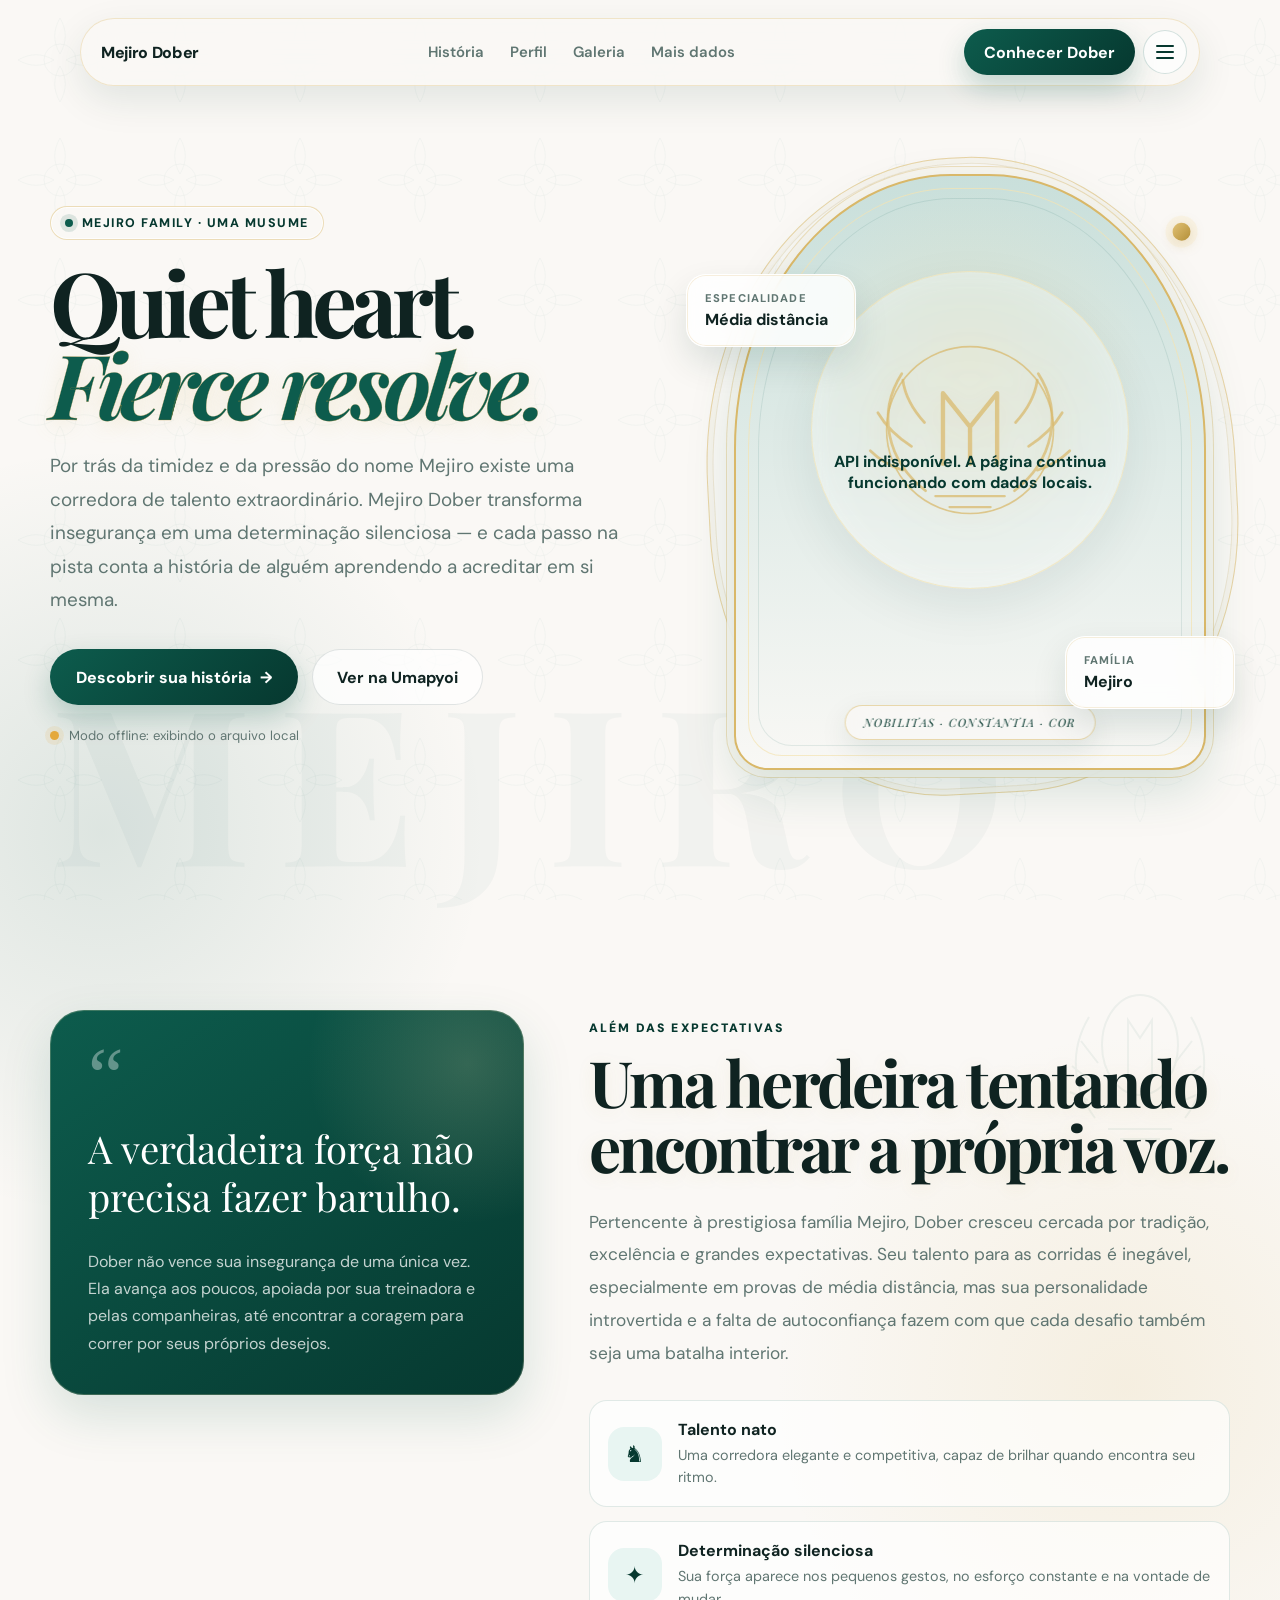
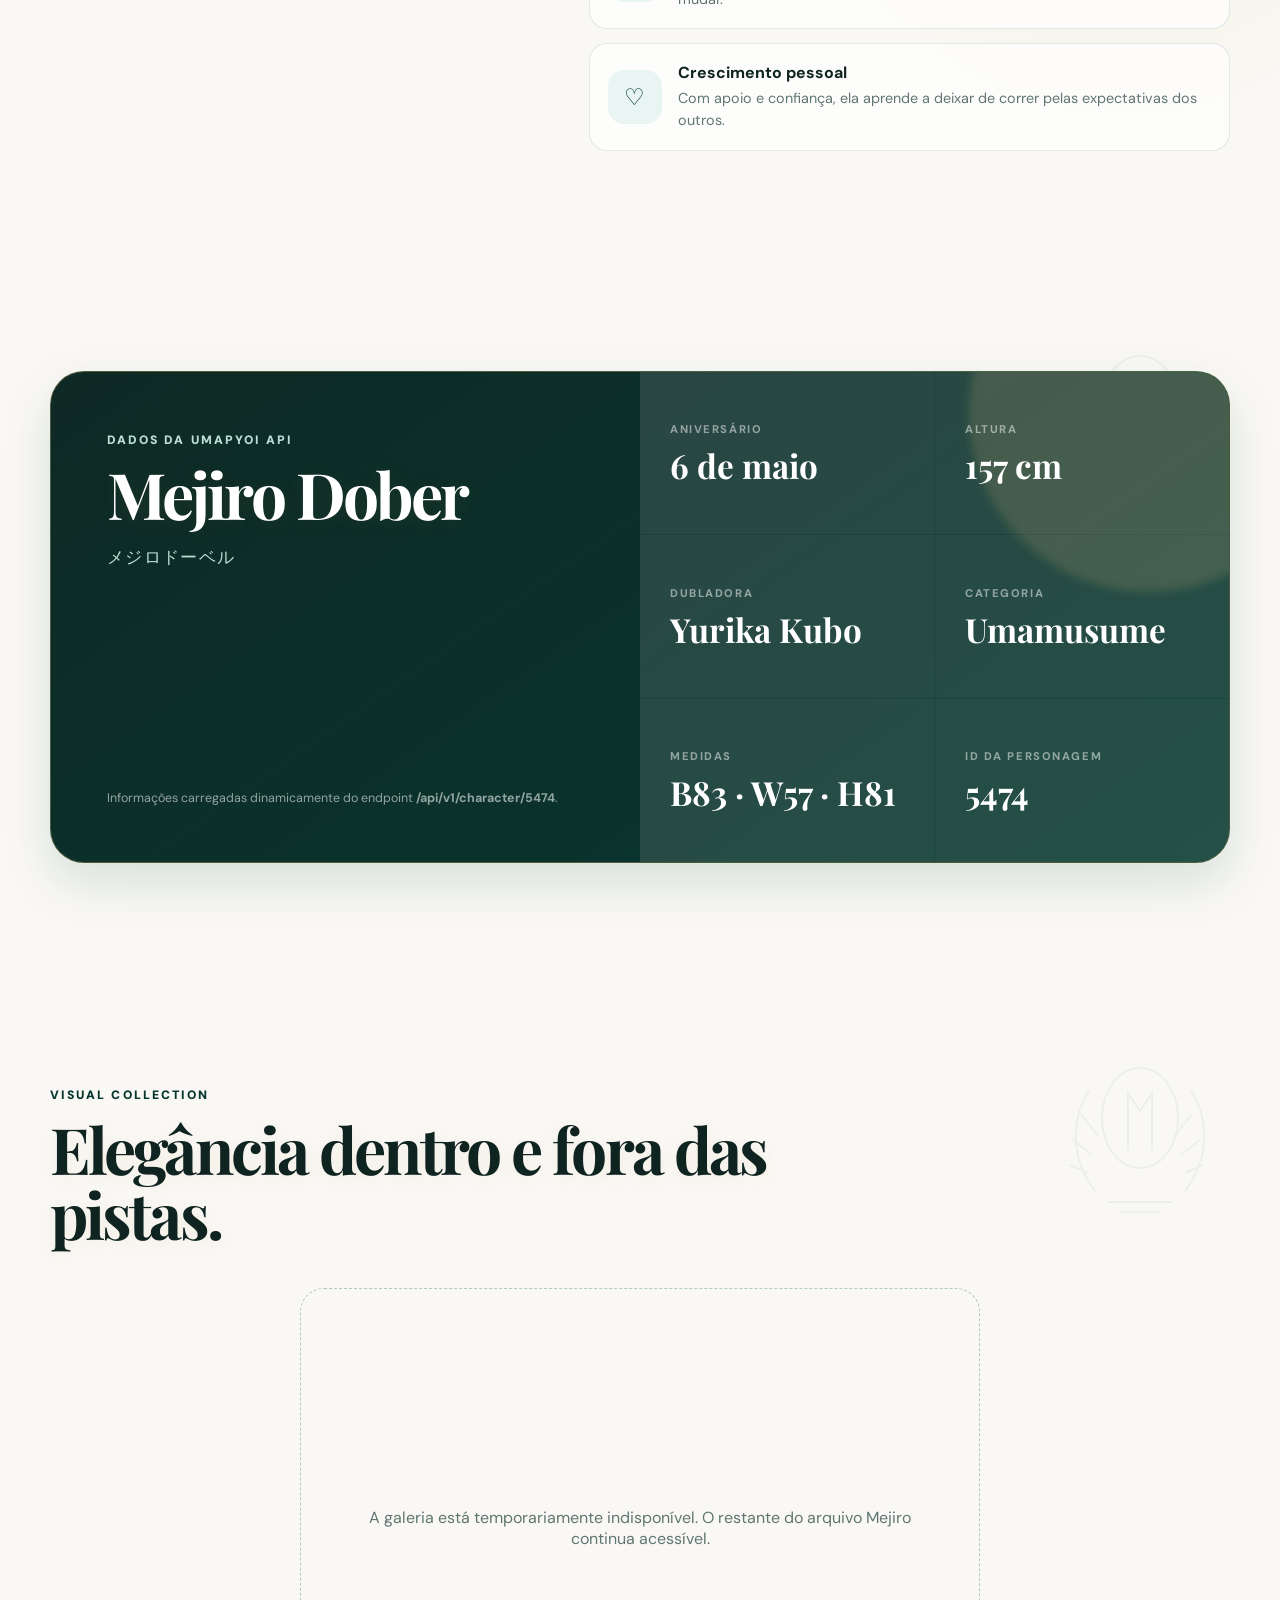
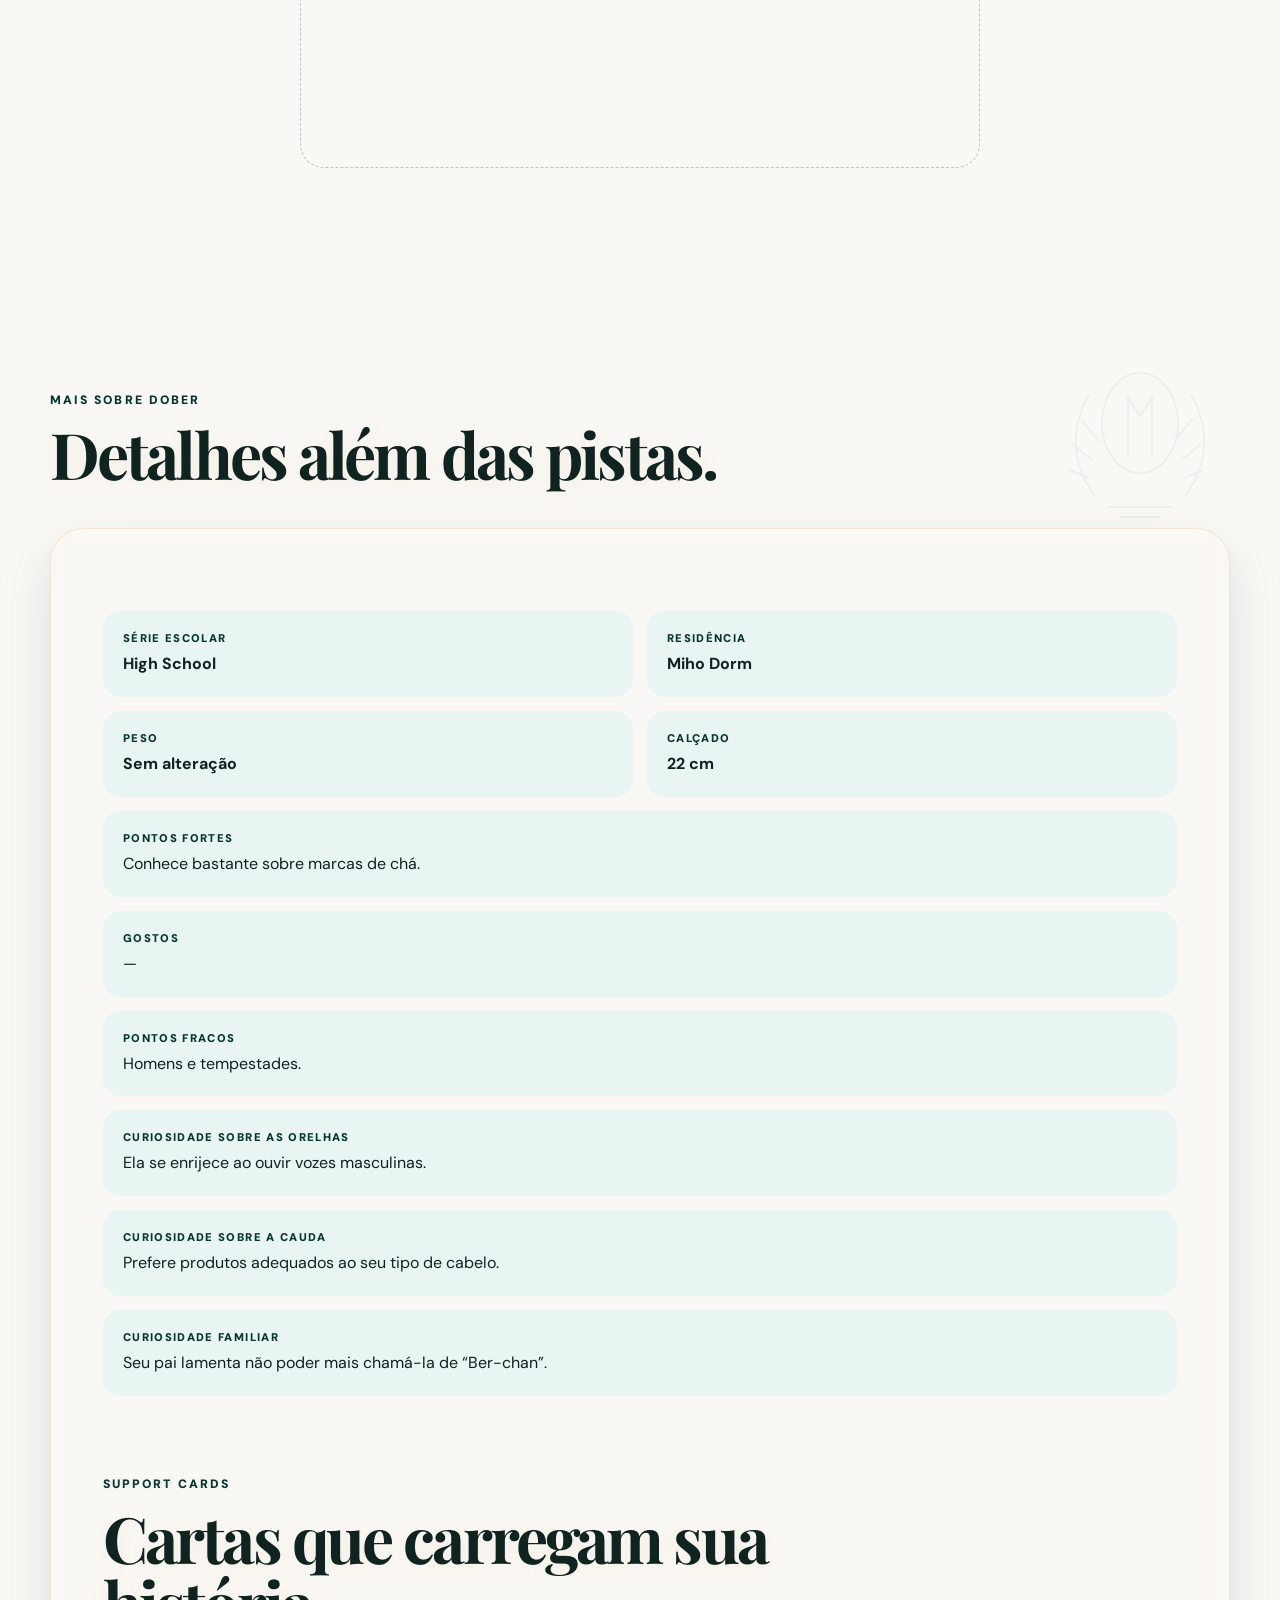
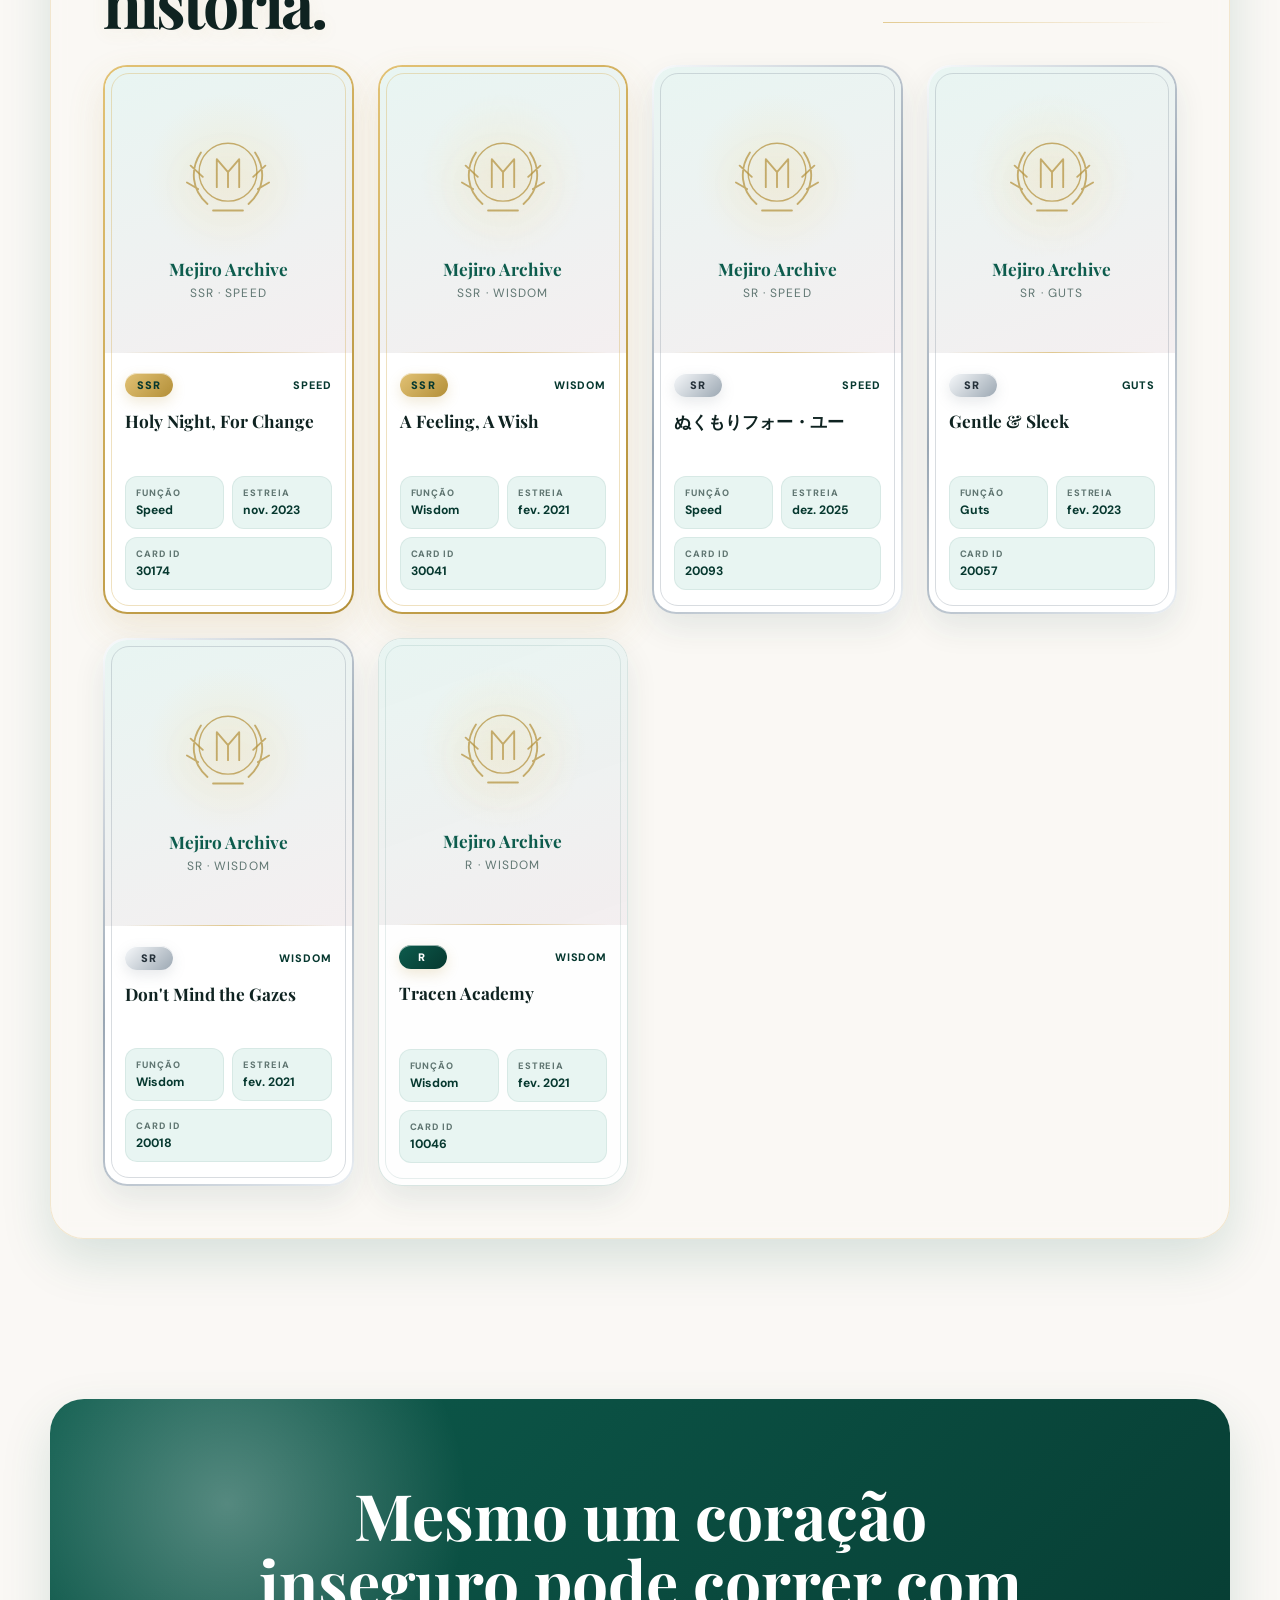
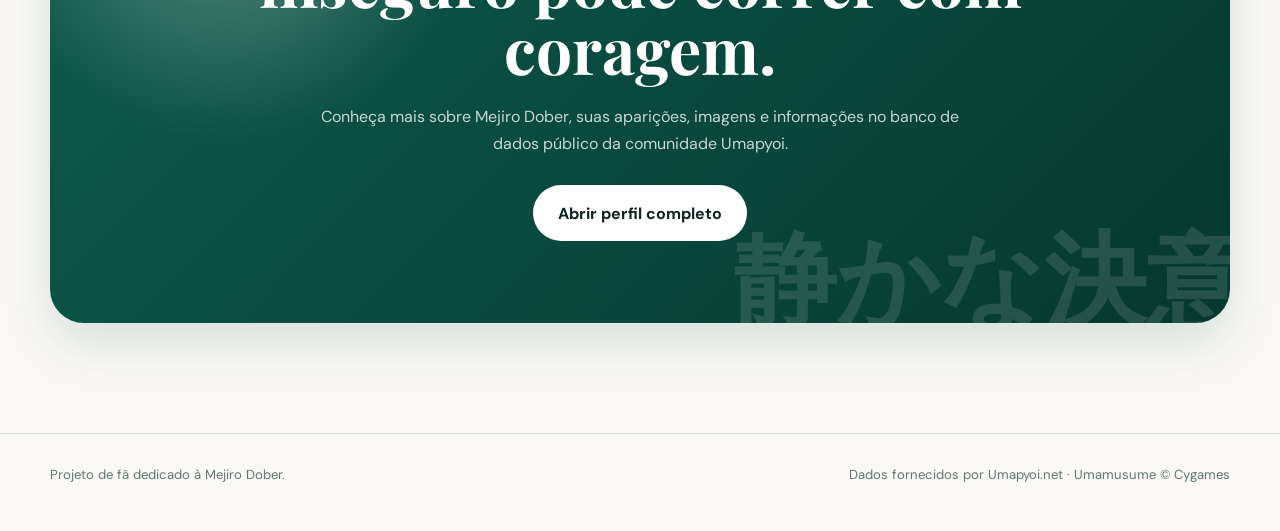
==== commit 006b27e5: "Aprimorando" ====
--- a/index.html
+++ b/index.html
@@ -12,17 +12,21 @@
 
   <style>
     :root {
-      --primary: #19B49E;
-      --primary-dark: #087F72;
-      --primary-soft: #DDF8F3;
-      --mint: #AEEADF;
-      --cream: #FFFDF8;
-      --ink: #173A37;
-      --muted: #66817E;
-      --rose: #DFA7B6;
-      --gold: #D9B869;
+      --primary: #0D5C4D;
+      --primary-dark: #06382F;
+      --primary-soft: #E8F5F2;
+      --mint: #B9DDD5;
+      --cream: #FAF8F5;
+      --ink: #0F2321;
+      --muted: #607672;
+      --rose: #9B6C78;
+      --gold-main: #D9B869;
+      --gold-light: #F4E3B3;
+      --gold-gradient: linear-gradient(135deg, #E2C275 0%, #B38F38 100%);
+      --gold: var(--gold-main);
       --white: #FFFFFF;
-      --shadow: 0 24px 60px rgba(10, 76, 67, .14);
+      --shadow-noble: 0 20px 50px rgba(13, 92, 77, 0.15);
+      --shadow: var(--shadow-noble);
       --radius-xl: 34px;
       --radius-lg: 24px;
       --radius-md: 18px;
@@ -43,8 +47,8 @@
       overflow-x: hidden;
       color: var(--ink);
       background:
-        radial-gradient(circle at 8% 12%, rgba(25, 180, 158, .14), transparent 24rem),
-        radial-gradient(circle at 88% 20%, rgba(223, 167, 182, .18), transparent 22rem),
+        radial-gradient(circle at 8% 12%, rgba(13, 92, 77, .12), transparent 24rem),
+        radial-gradient(circle at 88% 20%, rgba(217, 184, 105, .15), transparent 22rem),
         var(--cream);
       font-family: "DM Sans", sans-serif;
     }
@@ -55,12 +59,13 @@
       inset: 0;
       pointer-events: none;
       z-index: -1;
-      opacity: .28;
-      background-image: url("data:image/svg+xml,%3Csvg width='90' height='90' viewBox='0 0 90 90' xmlns='http://www.w3.org/2000/svg'%3E%3Cg fill='none' stroke='%2319B49E' stroke-opacity='.18'%3E%3Cpath d='M45 12v66M12 45h66'/%3E%3Ccircle cx='45' cy='45' r='15'/%3E%3C/g%3E%3C/svg%3E");
+      opacity: .22;
+      background-image: url("data:image/svg+xml,%3Csvg width='120' height='120' viewBox='0 0 120 120' xmlns='http://www.w3.org/2000/svg'%3E%3Cg fill='none' stroke='%230D5C4D' stroke-opacity='.15' stroke-width='1'%3E%3Ccircle cx='60' cy='60' r='16'/%3E%3Cpath d='M60 18c7 12 7 24 0 36-7-12-7-24 0-36Zm0 48c7 12 7 24 0 36-7-12-7-24 0-36ZM18 60c12-7 24-7 36 0-12 7-24 7-36 0Zm48 0c12-7 24-7 36 0-12 7-24 7-36 0Z'/%3E%3C/g%3E%3C/svg%3E");
     }
 
     a { color: inherit; text-decoration: none; }
     button { font: inherit; }
+    [hidden] { display: none !important; }
 
     .container {
       width: min(1180px, calc(100% - 40px));
@@ -74,10 +79,10 @@
       z-index: 50;
       width: min(1120px, calc(100% - 30px));
       transform: translateX(-50%);
-      border: 1px solid rgba(25, 180, 158, .14);
+      border: 1px solid rgba(217, 184, 105, .32);
       border-radius: 999px;
-      background: rgba(255, 253, 248, .8);
-      box-shadow: 0 14px 38px rgba(16, 74, 67, .09);
+      background: rgba(250, 248, 245, .84);
+      box-shadow: 0 14px 38px rgba(6, 56, 47, .1);
       backdrop-filter: blur(16px);
     }
 
@@ -105,7 +110,7 @@
       border-radius: 50%;
       color: white;
       background: linear-gradient(145deg, var(--primary), var(--primary-dark));
-      box-shadow: 0 8px 18px rgba(25, 180, 158, .3);
+      box-shadow: 0 8px 18px rgba(13, 92, 77, .28), inset 0 0 0 1px rgba(244, 227, 179, .34);
     }
 
     .nav-links {
@@ -129,7 +134,7 @@
       border-radius: 999px;
       color: white;
       background: linear-gradient(135deg, var(--primary), var(--primary-dark));
-      box-shadow: 0 12px 28px rgba(25, 180, 158, .25);
+      box-shadow: 0 12px 28px rgba(13, 92, 77, .24);
       cursor: pointer;
       transition: transform .2s ease, box-shadow .2s ease;
     }
@@ -143,7 +148,7 @@
     .nav-cta:hover,
     .btn-primary:hover {
       transform: translateY(-2px);
-      box-shadow: 0 16px 34px rgba(25, 180, 158, .32);
+      box-shadow: 0 16px 34px rgba(13, 92, 77, .3), 0 0 0 1px rgba(217, 184, 105, .22);
     }
 
     .hero {
@@ -152,6 +157,22 @@
       align-items: center;
       min-height: 100vh;
       padding: 130px 0 80px;
+      isolation: isolate;
+    }
+
+    .hero::after {
+      content: "MEJIRO";
+      position: absolute;
+      left: max(20px, calc(50% - 590px));
+      bottom: 4%;
+      z-index: -1;
+      color: rgba(13, 92, 77, .035);
+      font-family: "Playfair Display", serif;
+      font-size: clamp(5rem, 17vw, 15rem);
+      font-weight: 700;
+      letter-spacing: .12em;
+      line-height: .8;
+      pointer-events: none;
     }
 
     .hero-grid {
@@ -167,10 +188,11 @@
       gap: 9px;
       margin-bottom: 20px;
       padding: 8px 14px;
-      border: 1px solid rgba(25, 180, 158, .2);
+      border: 1px solid rgba(217, 184, 105, .44);
       border-radius: 999px;
       color: var(--primary-dark);
-      background: rgba(221, 248, 243, .7);
+      background: rgba(250, 248, 245, .76);
+      box-shadow: inset 0 0 0 1px rgba(255,255,255,.72);
       font-size: .78rem;
       font-weight: 800;
       letter-spacing: .12em;
@@ -183,7 +205,7 @@
       height: 8px;
       border-radius: 50%;
       background: var(--primary);
-      box-shadow: 0 0 0 5px rgba(25, 180, 158, .12);
+      box-shadow: 0 0 0 5px rgba(13, 92, 77, .12);
     }
 
     h1 {
@@ -197,6 +219,8 @@
     h1 span {
       color: var(--primary);
       font-style: italic;
+      -webkit-text-stroke: .35px rgba(179, 143, 56, .62);
+      text-shadow: 0 4px 22px rgba(217, 184, 105, .2);
     }
 
     .hero-copy {
@@ -236,7 +260,8 @@
 
     .btn-secondary:hover {
       transform: translateY(-2px);
-      border-color: var(--primary);
+      border-color: var(--gold-main);
+      box-shadow: 0 10px 26px rgba(13, 92, 77, .1);
     }
 
     .mini-note {
@@ -258,7 +283,7 @@
 
     .api-dot.online {
       background: var(--primary);
-      box-shadow: 0 0 0 5px rgba(25, 180, 158, .13);
+      box-shadow: 0 0 0 5px rgba(13, 92, 77, .13);
     }
 
     .portrait-stage {
@@ -268,21 +293,22 @@
 
     .portrait-orbit {
       position: absolute;
-      inset: 4% 0 0 3%;
-      border: 1px solid rgba(25, 180, 158, .17);
-      border-radius: 48% 52% 48% 52%;
-      transform: rotate(-8deg);
+      inset: 1% -1% 1% 2%;
+      border: 1px solid rgba(217, 184, 105, .58);
+      border-radius: 49% 49% 43% 43%;
+      box-shadow: inset 0 0 0 5px rgba(250, 248, 245, .72), inset 0 0 0 6px rgba(179, 143, 56, .18);
+      transform: rotate(-3deg);
     }
 
     .portrait-orbit::before,
     .portrait-orbit::after {
       content: "";
       position: absolute;
-      width: 15px;
-      height: 15px;
+      width: 18px;
+      height: 18px;
       border-radius: 50%;
-      background: var(--primary);
-      box-shadow: 0 0 0 8px rgba(25, 180, 158, .13);
+      background: var(--gold-gradient);
+      box-shadow: 0 0 0 7px rgba(244, 227, 179, .24), 0 3px 14px rgba(179, 143, 56, .34);
     }
 
     .portrait-orbit::before { top: 12%; right: 6%; }
@@ -292,36 +318,92 @@
       position: absolute;
       inset: 24px 24px 30px 38px;
       overflow: hidden;
-      border: 1px solid rgba(255,255,255,.8);
-      border-radius: 48% 48% var(--radius-xl) var(--radius-xl);
+      border: 2px solid var(--gold-main);
+      border-radius: 46% 46% var(--radius-xl) var(--radius-xl);
       background:
-        linear-gradient(180deg, rgba(25,180,158,.15), rgba(255,255,255,.82)),
+        radial-gradient(circle at 50% 32%, rgba(244, 227, 179, .3), transparent 38%),
+        linear-gradient(180deg, rgba(13,92,77,.14), rgba(250,248,245,.92)),
         var(--primary-soft);
-      box-shadow: var(--shadow);
+      box-shadow: var(--shadow-noble), 0 0 0 7px rgba(250, 248, 245, .92), 0 0 0 8px rgba(217, 184, 105, .4);
     }
 
     .portrait-card::before {
-      content: "ㅤMEJIRO";
+      content: "";
       position: absolute;
-      top: 78px;
-      right: -130px;
+      inset: 12px;
+      z-index: 3;
+      border: 1px solid rgba(244, 227, 179, .72);
+      border-radius: inherit;
+      pointer-events: none;
+    }
+
+    .portrait-card::after {
+      content: "";
+      position: absolute;
+      inset: 22px;
       z-index: 0;
-      color: rgba(255,255,255,.58);
-      font-size: 5.8rem;
-      font-weight: 900;
-      letter-spacing: .15em;
-      transform: rotate(90deg);
+      border: 1px solid rgba(13, 92, 77, .1);
+      border-radius: inherit;
+      pointer-events: none;
+    }
+
+    .portrait-crest {
+      position: absolute;
+      top: 16%;
+      left: 50%;
+      z-index: 1;
+      display: grid;
+      place-items: center;
+      width: min(68%, 330px);
+      aspect-ratio: 1;
+      padding: 28px;
+      border: 1px solid rgba(244, 227, 179, .65);
+      border-radius: 50%;
+      color: rgba(217, 184, 105, .72);
+      background: rgba(250, 248, 245, .18);
+      box-shadow: inset 0 0 40px rgba(255,255,255,.28), 0 18px 50px rgba(6,56,47,.08);
+      backdrop-filter: blur(8px);
+      transform: translateX(-50%);
+    }
+
+    .portrait-crest svg {
+      width: 100%;
+      height: 100%;
+      filter: drop-shadow(0 5px 12px rgba(179, 143, 56, .18));
+    }
+
+    .portrait-motto {
+      position: absolute;
+      left: 50%;
+      bottom: 28px;
+      z-index: 3;
+      width: max-content;
+      max-width: calc(100% - 72px);
+      padding: 9px 18px;
+      border: 1px solid rgba(217, 184, 105, .52);
+      border-radius: 999px;
+      color: var(--primary-dark);
+      background: rgba(250, 248, 245, .7);
+      box-shadow: 0 10px 28px rgba(6,56,47,.1);
+      font-family: "Playfair Display", serif;
+      font-size: .72rem;
+      font-style: italic;
+      letter-spacing: .12em;
+      text-align: center;
+      text-transform: uppercase;
+      backdrop-filter: blur(12px);
+      transform: translateX(-50%);
     }
 
     .portrait-card img {
       position: absolute;
       inset: 20px 0 0;
-      z-index: 1;
+      z-index: 2;
       width: 100%;
       height: calc(100% - 20px);
       object-fit: contain;
       object-position: center bottom;
-      filter: drop-shadow(0 24px 22px rgba(16, 74, 67, .2));
+      filter: drop-shadow(0 24px 22px rgba(6, 56, 47, .24));
       transition: opacity .35s ease;
     }
 
@@ -332,6 +414,7 @@
       place-items: center;
       padding: 50px;
       text-align: center;
+      z-index: 4;
       color: var(--primary-dark);
       font-weight: 700;
     }
@@ -344,7 +427,7 @@
       border: 1px solid rgba(255,255,255,.8);
       border-radius: 20px;
       background: rgba(255,255,255,.83);
-      box-shadow: 0 16px 34px rgba(9, 72, 64, .12);
+      box-shadow: 0 16px 34px rgba(6, 56, 47, .12), inset 0 0 0 1px rgba(217, 184, 105, .22);
       backdrop-filter: blur(14px);
     }
 
@@ -363,7 +446,22 @@
     .floating-card.two { right: -5px; bottom: 14%; }
 
     .section {
+      position: relative;
       padding: 110px 0;
+      isolation: isolate;
+    }
+
+    .section::before {
+      content: "";
+      position: absolute;
+      top: 52px;
+      right: max(18px, calc(50% - 590px));
+      z-index: -1;
+      width: 180px;
+      height: 220px;
+      opacity: .055;
+      background: url("data:image/svg+xml,%3Csvg viewBox='0 0 180 220' xmlns='http://www.w3.org/2000/svg'%3E%3Cg fill='none' stroke='%230D5C4D' stroke-width='2'%3E%3Cellipse cx='90' cy='93' rx='38' ry='50'/%3E%3Cpath d='M78 126V68l12 18 12-18v58M45 166c-24-32-25-69-6-101m96 101c24-32 25-69 6-101M38 148l-18-8m22-10-20-16m26-3-17-22m104 59 18-8m-22-10 20-16m-26-3 17-22M58 177h64M70 187h40'/%3E%3C/g%3E%3C/svg%3E") center / contain no-repeat;
+      pointer-events: none;
     }
 
     .section-kicker {
@@ -381,6 +479,7 @@
       font-size: clamp(2.3rem, 5vw, 4.8rem);
       line-height: 1.02;
       letter-spacing: -.045em;
+      text-shadow: 0 3px 18px rgba(179, 143, 56, .1);
     }
 
     .story-grid {
@@ -397,9 +496,10 @@
       border-radius: var(--radius-xl);
       color: white;
       background:
-        linear-gradient(145deg, rgba(25,180,158,.96), rgba(7,110,98,.96)),
+        radial-gradient(circle at 88% 14%, rgba(244,227,179,.18), transparent 10rem),
+        linear-gradient(145deg, rgba(13,92,77,.98), rgba(6,56,47,.98)),
         var(--primary);
-      box-shadow: var(--shadow);
+      box-shadow: var(--shadow-noble), inset 0 0 0 1px rgba(244,227,179,.22);
     }
 
     .quote-mark {
@@ -443,7 +543,7 @@
       gap: 16px;
       align-items: center;
       padding: 18px;
-      border: 1px solid rgba(25,180,158,.12);
+      border: 1px solid rgba(13,92,77,.12);
       border-radius: var(--radius-md);
       background: rgba(255,255,255,.65);
     }
@@ -474,8 +574,9 @@
       position: relative;
       overflow: hidden;
       border-radius: var(--radius-xl);
-      background: var(--ink);
-      box-shadow: var(--shadow);
+      border: 1px solid rgba(217, 184, 105, .32);
+      background: linear-gradient(145deg, #0F2925, var(--primary-dark));
+      box-shadow: var(--shadow-noble);
     }
 
     .profile-panel::before {
@@ -486,7 +587,7 @@
       right: -100px;
       top: -140px;
       border-radius: 50%;
-      background: rgba(25,180,158,.22);
+      background: rgba(217,184,105,.17);
       filter: blur(5px);
     }
 
@@ -541,7 +642,7 @@
       transition: background .2s;
     }
 
-    .stat:hover { background: rgba(25,180,158,.13); }
+    .stat:hover { background: rgba(217,184,105,.13); }
 
     .stat-label {
       margin-bottom: 10px;
@@ -609,7 +710,7 @@
       min-height: 320px;
       border-radius: var(--radius-lg);
       background:
-        linear-gradient(160deg, rgba(25,180,158,.08), rgba(223,167,182,.12)),
+        linear-gradient(160deg, rgba(13,92,77,.08), rgba(155,108,120,.12)),
         white;
       box-shadow: 0 14px 36px rgba(15,74,66,.1);
     }
@@ -635,10 +736,36 @@
       place-items: center;
       min-height: 300px;
       padding: 40px;
-      border: 1px dashed rgba(25,180,158,.3);
+      border: 1px dashed rgba(13,92,77,.3);
       border-radius: var(--radius-lg);
       color: var(--muted);
       text-align: center;
+    }
+
+    .gallery-image-fallback {
+      display: grid;
+      place-items: center;
+      width: 100%;
+      min-height: inherit;
+      padding: 42px;
+      color: var(--primary-dark);
+      text-align: center;
+      background:
+        radial-gradient(circle, rgba(244,227,179,.32), transparent 42%),
+        var(--primary-soft);
+    }
+
+    .gallery-image-fallback svg {
+      width: 112px;
+      height: 112px;
+      margin-bottom: 14px;
+      color: var(--gold-main);
+    }
+
+    .gallery-image-fallback strong {
+      display: block;
+      font-family: "Playfair Display", serif;
+      font-size: 1.1rem;
     }
 
 
@@ -669,10 +796,11 @@
     .extra-data-panel {
       margin-top: 42px;
       padding: clamp(28px, 5vw, 52px);
-      border: 1px solid rgba(25,180,158,.13);
+      border: 1px solid rgba(217,184,105,.28);
       border-radius: var(--radius-xl);
-      background: rgba(255,255,255,.72);
-      box-shadow: var(--shadow);
+      background: rgba(250,248,245,.82);
+      box-shadow: var(--shadow-noble);
+      backdrop-filter: blur(8px);
     }
 
     .detail-grid {
@@ -717,73 +845,266 @@
       margin-bottom: 30px;
     }
 
+    .support-head::after {
+      content: "";
+      flex: 1;
+      min-width: 80px;
+      height: 1px;
+      margin-bottom: 12px;
+      background: linear-gradient(90deg, rgba(217,184,105,.7), transparent);
+    }
+
     .support-grid {
       display: grid;
-      grid-template-columns: repeat(auto-fit, minmax(180px, 1fr));
-      gap: 18px;
+      grid-template-columns: repeat(auto-fit, minmax(230px, 1fr));
+      gap: 24px;
+      align-items: stretch;
     }
 
     .support-card {
+      position: relative;
+      display: flex;
+      flex-direction: column;
       overflow: hidden;
-      border: 1px solid rgba(25,180,158,.12);
-      border-radius: 22px;
-      background: white;
-      box-shadow: 0 14px 32px rgba(15,74,66,.09);
-      transition: transform .25s ease, box-shadow .25s ease;
+      min-height: 100%;
+      border: 1px solid rgba(13,92,77,.16);
+      border-radius: 24px;
+      background: rgba(255,255,255,.92);
+      box-shadow: 0 14px 32px rgba(6,56,47,.09);
+      isolation: isolate;
+      transition: transform .3s ease, box-shadow .3s ease, border-color .3s ease;
+    }
+
+    .support-card::before {
+      content: "";
+      position: absolute;
+      inset: 6px;
+      z-index: 4;
+      border: 1px solid rgba(13,92,77,.1);
+      border-radius: 18px;
+      pointer-events: none;
+    }
+
+    .support-card::after {
+      content: "";
+      position: absolute;
+      top: -45%;
+      left: -70%;
+      z-index: 5;
+      width: 52%;
+      height: 190%;
+      background: linear-gradient(100deg, transparent, rgba(255,255,255,.62), transparent);
+      opacity: 0;
+      pointer-events: none;
+      transform: rotate(13deg);
+    }
+
+    .support-card.rarity-ssr {
+      border: 2px solid transparent;
+      background:
+        linear-gradient(#fff, #fff) padding-box,
+        var(--gold-gradient) border-box;
+      box-shadow: 0 15px 36px rgba(179,143,56,.16);
+    }
+
+    .support-card.rarity-ssr::before {
+      border-color: rgba(217,184,105,.42);
+    }
+
+    .support-card.rarity-sr {
+      border: 2px solid transparent;
+      background:
+        linear-gradient(#fff, #fff) padding-box,
+        linear-gradient(135deg, #F8FAFC 0%, #9AA7B4 48%, #E8EDF2 100%) border-box;
+    }
+
+    .support-card.rarity-sr::before {
+      border-color: rgba(142,153,164,.34);
     }
 
     .support-card:hover {
-      transform: translateY(-5px);
-      box-shadow: 0 20px 40px rgba(15,74,66,.14);
+      z-index: 2;
+      transform: translateY(-8px);
+      border-color: rgba(217,184,105,.72);
+      box-shadow: 0 12px 30px rgba(217, 184, 105, 0.3), 0 24px 48px rgba(6,56,47,.14);
+    }
+
+    .support-card:hover::after {
+      opacity: 1;
+      animation: foilSweep .95s ease forwards;
+    }
+
+    @keyframes foilSweep {
+      from { left: -70%; }
+      to { left: 135%; }
     }
 
     .support-image {
+      position: relative;
       display: grid;
       place-items: center;
-      min-height: 230px;
-      padding: 14px;
-      background: linear-gradient(160deg, var(--primary-soft), rgba(223,167,182,.13));
+      overflow: hidden;
+      min-height: 286px;
+      padding: 18px;
+      background:
+        radial-gradient(circle at 50% 38%, rgba(244,227,179,.34), transparent 38%),
+        linear-gradient(160deg, var(--primary-soft), rgba(155,108,120,.11));
+    }
+
+    .support-image::after {
+      content: "";
+      position: absolute;
+      inset: auto 18px 0;
+      height: 1px;
+      background: linear-gradient(90deg, transparent, rgba(217,184,105,.7), transparent);
     }
 
     .support-image img {
       width: 100%;
-      height: 220px;
+      height: 264px;
       object-fit: contain;
-    }
-
-
-    .support-image-error {
+      filter: drop-shadow(0 14px 18px rgba(6,56,47,.18));
+      transition: transform .35s ease, filter .35s ease;
+    }
+
+    .support-card:hover .support-image img {
+      transform: scale(1.025);
+      filter: drop-shadow(0 18px 24px rgba(6,56,47,.23));
+    }
+
+    .support-placeholder {
+      display: grid;
+      place-items: center;
+      width: 100%;
+      min-height: 250px;
+      padding: 28px;
+      color: var(--primary);
+      text-align: center;
+    }
+
+    .support-placeholder svg {
+      width: 112px;
+      height: 112px;
+      margin-bottom: 14px;
+      color: rgba(179,143,56,.7);
+      filter: drop-shadow(0 8px 18px rgba(179,143,56,.16));
+    }
+
+    .support-placeholder strong {
+      display: block;
+      font-family: "Playfair Display", serif;
+      font-size: 1.08rem;
+    }
+
+    .support-placeholder span {
+      display: block;
+      margin-top: 5px;
       color: var(--muted);
-      font-size: .82rem;
-      font-weight: 700;
-      text-align: center;
+      font-size: .75rem;
+      letter-spacing: .09em;
+      text-transform: uppercase;
     }
 
     .support-body {
-      padding: 17px;
+      display: flex;
+      flex: 1;
+      flex-direction: column;
+      padding: 20px 20px 22px;
+    }
+
+    .support-card-topline {
+      display: flex;
+      align-items: center;
+      justify-content: space-between;
+      gap: 10px;
+      margin-bottom: 12px;
     }
 
     .support-rarity {
       display: inline-flex;
-      margin-bottom: 9px;
+      align-items: center;
+      justify-content: center;
+      min-width: 48px;
       padding: 5px 9px;
       border-radius: 999px;
-      color: white;
-      background: var(--primary);
+      color: var(--primary-dark);
+      background: var(--gold-gradient);
+      box-shadow: inset 0 1px 0 rgba(255,255,255,.58), 0 5px 14px rgba(179,143,56,.2);
       font-size: .68rem;
       font-weight: 900;
       letter-spacing: .1em;
     }
 
+    .rarity-sr .support-rarity {
+      color: #243039;
+      background: linear-gradient(135deg, #F7F9FB, #9CA8B3);
+      box-shadow: inset 0 1px 0 rgba(255,255,255,.8), 0 5px 14px rgba(120,132,142,.18);
+    }
+
+    .rarity-r .support-rarity {
+      color: white;
+      background: linear-gradient(135deg, var(--primary), var(--primary-dark));
+    }
+
+    .support-type {
+      color: var(--primary-dark);
+      font-size: .68rem;
+      font-weight: 800;
+      letter-spacing: .08em;
+      text-transform: uppercase;
+    }
+
     .support-body h3 {
-      font-size: .98rem;
-      line-height: 1.4;
+      min-height: 2.8em;
+      color: var(--ink);
+      font-family: "Playfair Display", serif;
+      font-size: 1.08rem;
+      line-height: 1.38;
+    }
+
+    .support-attributes {
+      display: grid;
+      grid-template-columns: repeat(2, minmax(0, 1fr));
+      gap: 8px;
+      margin-top: auto;
+      padding-top: 18px;
+    }
+
+    .support-attribute {
+      min-width: 0;
+      padding: 10px;
+      border: 1px solid rgba(13,92,77,.08);
+      border-radius: 12px;
+      background: var(--primary-soft);
+    }
+
+    .support-attribute small {
+      display: block;
+      margin-bottom: 3px;
+      color: var(--muted);
+      font-size: .58rem;
+      font-weight: 800;
+      letter-spacing: .1em;
+      text-transform: uppercase;
+    }
+
+    .support-attribute strong {
+      display: block;
+      overflow: hidden;
+      color: var(--primary-dark);
+      font-size: .76rem;
+      text-overflow: ellipsis;
+      white-space: nowrap;
+    }
+
+    .support-attribute:last-child:nth-child(odd) {
+      grid-column: 1 / -1;
     }
 
     .support-empty {
       grid-column: 1 / -1;
       padding: 32px;
-      border: 1px dashed rgba(25,180,158,.3);
+      border: 1px dashed rgba(13,92,77,.3);
       border-radius: var(--radius-lg);
       color: var(--muted);
       text-align: center;
@@ -793,6 +1114,7 @@
       .detail-grid { grid-template-columns: 1fr; }
       .detail-card.wide { grid-column: auto; }
       .support-head { align-items: flex-start; flex-direction: column; }
+      .support-head::after { width: 100%; min-width: 0; }
       .gallery-item,
       .gallery-grid.single-image .gallery-item { min-height: 430px; }
     }
@@ -853,7 +1175,7 @@
 
     footer {
       padding: 32px 0 48px;
-      border-top: 1px solid rgba(25,180,158,.12);
+      border-top: 1px solid rgba(13,92,77,.12);
       color: var(--muted);
       font-size: .82rem;
     }
@@ -891,6 +1213,7 @@
       }
 
       .portrait-stage { min-height: 590px; }
+      .portrait-crest { width: min(60%, 300px); }
       .story-grid { gap: 34px; }
       .quote-card { position: relative; top: auto; }
       .profile-intro { min-height: 390px; }
@@ -910,11 +1233,15 @@
       .hero-actions > * { width: 100%; }
       .portrait-stage { min-height: 510px; margin-top: 12px; }
       .portrait-card { inset: 20px 4px 24px; }
+      .portrait-orbit { inset-inline: 1%; }
+      .portrait-crest { top: 18%; width: min(68%, 260px); }
+      .portrait-motto { bottom: 20px; max-width: calc(100% - 48px); font-size: .64rem; }
       .floating-card { min-width: 145px; padding: 13px; }
       .floating-card.one { left: -4px; top: 11%; }
       .floating-card.two { right: -4px; bottom: 7%; }
 
       .section { padding: 78px 0; }
+      .section::before { width: 120px; height: 150px; top: 32px; }
       .quote-card, .profile-intro { padding: 30px; }
       .stats-grid { grid-template-columns: 1fr 1fr; }
       .stat { min-height: 130px; padding: 20px; }
@@ -922,6 +1249,21 @@
       .gallery-grid { grid-template-columns: 1fr; }
       .gallery-item:first-child { grid-column: auto; min-height: 390px; }
       .footer-inner { flex-direction: column; text-align: center; }
+    }
+
+    :focus-visible {
+      outline: 3px solid rgba(217,184,105,.74);
+      outline-offset: 4px;
+    }
+
+    @media (prefers-reduced-motion: reduce) {
+      html { scroll-behavior: auto; }
+      *, *::before, *::after {
+        animation-duration: .01ms !important;
+        animation-iteration-count: 1 !important;
+        scroll-behavior: auto !important;
+        transition-duration: .01ms !important;
+      }
     }
   
 
@@ -1029,14 +1371,14 @@
     }
 
     .page-switcher-toggle {
-      border: 1px solid rgba(25, 180, 158, .18);
+      border: 1px solid rgba(13, 92, 77, .18);
       border-radius: 50%;
       color: var(--primary-dark);
       background: rgba(255, 255, 255, .72);
     }
     .page-switcher-toggle:hover { border-color: var(--primary); background: white; }
     .page-switcher-menu {
-      border: 1px solid rgba(25, 180, 158, .14);
+      border: 1px solid rgba(13, 92, 77, .14);
       color: var(--ink);
       background: rgba(255, 253, 248, .97);
       box-shadow: 0 18px 42px rgba(16, 74, 67, .16);
@@ -1114,10 +1456,19 @@
           <div class="portrait-orbit"></div>
 
           <div class="portrait-card">
+            <div class="portrait-crest" aria-hidden="true">
+              <svg viewBox="0 0 240 240" fill="none" xmlns="http://www.w3.org/2000/svg">
+                <circle cx="120" cy="120" r="77" stroke="currentColor" stroke-width="1.5"/>
+                <path d="M95 151V86l25 31 25-31v65M120 117v34" stroke="currentColor" stroke-width="4" stroke-linecap="round" stroke-linejoin="round"/>
+                <path d="M79 176c-36-28-45-72-22-108m104 108c36-28 45-72 22-108M58 157c-12-4-22-10-30-18m38-4c-14-9-24-19-31-31m43 9c-11-12-18-25-20-39m124 83c12-4 22-10 30-18m-38-4c14-9 24-19 31-31m-43 9c11-12 18-25 20-39" stroke="currentColor" stroke-width="2.5" stroke-linecap="round"/>
+                <path d="M88 181h64M101 191h38" stroke="currentColor" stroke-width="2" stroke-linecap="round"/>
+              </svg>
+            </div>
             <div class="portrait-placeholder" id="portraitPlaceholder">
-              
+              Preparando o retrato oficial...
             </div>
-            <img id="heroImage" alt="Mejiro Dober" hidden />
+            <img id="heroImage" alt="Mejiro Dober" referrerpolicy="no-referrer" hidden />
+            <div class="portrait-motto">Nobilitas · Constantia · Cor</div>
           </div>
 
           <div class="floating-card one">
@@ -1252,7 +1603,7 @@
           <div class="gallery-controls" id="galleryControls" aria-label="Filtros da galeria"></div>
         </div>
 
-        <div class="gallery-grid fade-up" id="galleryGrid">
+        <div class="gallery-grid fade-up" id="galleryGrid" aria-live="polite">
           <div class="gallery-empty">Carregando imagens da personagem...</div>
         </div>
       </div>
@@ -1285,7 +1636,7 @@
             </div>
           </div>
 
-          <div class="support-grid" id="supportGrid">
+          <div class="support-grid" id="supportGrid" aria-live="polite">
             <div class="support-empty">Carregando support cards...</div>
           </div>
         </div>
@@ -1316,8 +1667,11 @@
   </footer>
 
   <script>
-    const API_BASE = "https://umapyoi.net/api/v1";
+    const API_BASE = "/api/umapyoi";
+    const API_FALLBACK_BASE = "https://umapyoi.net/api/v1";
+    const API_BASES = [API_BASE, API_FALLBACK_BASE];
     const CHARACTER_ID = 5474;
+    const DOBER_GAME_ID = 1059;
 
     const fallbackCharacter = {
       name_en: "Mejiro Dober",
@@ -1344,10 +1698,88 @@
       return fallback;
     }
 
-    function normalizeImageUrl(value) {
+    const imageValueKeys = [
+      "url", "image", "image_url", "imageUrl", "src", "path", "file", "asset",
+      "original", "full", "large", "portrait", "thumb", "thumbnail"
+    ];
+
+    const imageContainerKeys = [
+      "images", "image_list", "imageList", "files", "assets", "items", "results", "data"
+    ];
+
+    function normalizeImageUrl(value, visited = new WeakSet()) {
       if (!value) return "";
-      if (typeof value === "string") return value;
-      return firstDefined(value, ["url", "image", "image_url", "src", "path"], "");
+
+      if (Array.isArray(value)) {
+        for (const item of value) {
+          const normalized = normalizeImageUrl(item, visited);
+          if (normalized) return normalized;
+        }
+        return "";
+      }
+
+      if (typeof value === "object") {
+        if (visited.has(value)) return "";
+        visited.add(value);
+
+        for (const key of [...imageValueKeys, ...imageContainerKeys]) {
+          if (!(key in value)) continue;
+          const normalized = normalizeImageUrl(value[key], visited);
+          if (normalized) return normalized;
+        }
+        return "";
+      }
+
+      if (typeof value !== "string") return "";
+
+      const rawUrl = value.trim().replaceAll("&amp;", "&");
+      if (!rawUrl) return "";
+
+      try {
+        if (rawUrl.startsWith("//")) return `https:${rawUrl}`;
+        if (/^[\w.-]+\.[a-z]{2,}(?:\/|$)/i.test(rawUrl)) return `https://${rawUrl}`;
+
+        const normalized = new URL(rawUrl, "https://umapyoi.net/");
+        if (!["http:", "https:", "data:"].includes(normalized.protocol)) return "";
+        return normalized.href;
+      } catch (error) {
+        console.warn("URL de imagem inválida ignorada:", rawUrl, error);
+        return "";
+      }
+    }
+
+    function collectImageUrls(node, bucket = [], visited = new WeakSet()) {
+      if (!node) return bucket;
+
+      if (typeof node === "string") {
+        const normalized = normalizeImageUrl(node);
+        if (normalized) bucket.push(normalized);
+        return bucket;
+      }
+
+      if (typeof node !== "object" || visited.has(node)) return bucket;
+      visited.add(node);
+
+      if (Array.isArray(node)) {
+        node.forEach(item => collectImageUrls(item, bucket, visited));
+        return bucket;
+      }
+
+      [...imageValueKeys, ...imageContainerKeys].forEach(key => {
+        if (key in node) collectImageUrls(node[key], bucket, visited);
+      });
+
+      return bucket;
+    }
+
+    function uniqueImageUrls(items) {
+      const seen = new Set();
+      return collectImageUrls(items).filter(url => {
+        const fingerprint = url.split("#")[0];
+        if (seen.has(fingerprint)) return false;
+        seen.add(fingerprint);
+        return true;
+      });
     }
 
     function getVoiceName(character) {
@@ -1418,56 +1850,121 @@
         fallbackCharacter.category_label_en
       );
 
-      const bust = firstDefined(data, ["bust"], fallbackCharacter.bust);
-      const waist = firstDefined(data, ["waist"], fallbackCharacter.waist);
-      const hips = firstDefined(data, ["hips", "hip"], fallbackCharacter.hips);
+      const bust = firstDefined(data, ["bust", "size_b"], fallbackCharacter.bust);
+      const waist = firstDefined(data, ["waist", "size_w"], fallbackCharacter.waist);
+      const hips = firstDefined(data, ["hips", "hip", "size_h"], fallbackCharacter.hips);
       $("#measurements").textContent = `B${bust} · W${waist} · H${hips}`;
 
       document.title = `${$("#characterName").textContent} — Quiet Determination`;
     }
 
     function extractGroups(payload) {
-      const raw = Array.isArray(payload)
-        ? payload
-        : firstDefined(payload, ["image_groups", "groups", "images", "data"], []);
-
-      if (!Array.isArray(raw)) return [];
-
-      const uniqueUrls = (items) => {
-        const seen = new Set();
-        return items
-          .map(normalizeImageUrl)
-          .filter(Boolean)
-          .filter((url) => {
-            const normalized = url.split("#")[0];
-            if (seen.has(normalized)) return false;
-            seen.add(normalized);
-            return true;
-          });
+      const groups = [];
+      const visited = new WeakSet();
+      const groupContainerKeys = [
+        "image_groups", "imageGroups", "groups", "collections", "outfits",
+        "variants", "data", "results", "items", "payload"
+      ];
+
+      const addGroup = (label, imageNode) => {
+        const images = uniqueImageUrls(imageNode);
+        if (!images.length) return;
+
+        const safeLabel = typeof label === "string"
+          ? label.replace(/<[^>]*>/g, " ").replace(/\s+/g, " ").trim()
+          : "";
+
+        groups.push({
+          label: safeLabel || `Coleção ${groups.length + 1}`,
+          images
+        });
       };
 
-      const looksLikeFlatImages = raw.every(item =>
-        typeof item === "string" ||
-        (item && typeof item === "object" && !Array.isArray(item.images))
-      );
-
-      if (looksLikeFlatImages) {
-        return [{
-          label: "Galeria",
-          images: uniqueUrls(raw)
-        }].filter(group => group.images.length);
-      }
-
-      return raw.map((group, index) => ({
-        label: firstDefined(group, ["label_en", "label", "name"], `Coleção ${index + 1}`),
-        images: uniqueUrls(Array.isArray(group.images) ? group.images : [])
-      })).filter(group => group.images.length);
+      const visit = (node) => {
+        if (!node || typeof node !== "object" || visited.has(node)) return;
+        visited.add(node);
+
+        if (Array.isArray(node)) {
+          node.forEach(visit);
+          return;
+        }
+
+        const label = firstDefined(
+          node,
+          ["label_en", "labelEn", "name_en", "name", "label", "title_en", "title"],
+          ""
+        );
+
+        const directImageKey = imageContainerKeys.find(key => key in node);
+        if (label && directImageKey) addGroup(label, node[directImageKey]);
+
+        groupContainerKeys.forEach(key => {
+          if (key in node) visit(node[key]);
+        });
+
+        // Algumas respostas aninham grupos dentro de `images` ou `image_list`.
+        imageContainerKeys.forEach(key => {
+          const value = node[key];
+          if (Array.isArray(value) && value.some(item =>
+            item && typeof item === "object" &&
+            firstDefined(item, ["label_en", "label", "name", "title"], "")
+          )) {
+            visit(value);
+          }
+        });
+      };
+
+      visit(payload);
+
+      if (!groups.length) {
+        const images = uniqueImageUrls(payload);
+        if (images.length) groups.push({ label: "Galeria", images });
+      }
+
+      // Evita grupos duplicados quando a mesma coleção aparece em mais de um wrapper.
+      const fingerprints = new Set();
+      return groups.filter(group => {
+        const fingerprint = `${group.label}|${group.images.join("|")}`;
+        if (fingerprints.has(fingerprint)) return false;
+        fingerprints.add(fingerprint);
+        return true;
+      });
+    }
+
+    const crestSvgMarkup = `
+      <svg viewBox="0 0 120 120" fill="none" xmlns="http://www.w3.org/2000/svg" aria-hidden="true">
+        <circle cx="60" cy="57" r="31" stroke="currentColor" stroke-width="1.5"/>
+        <path d="M48 73V43l12 14 12-14v30M60 57v16M38 91C21 76 19 54 31 36m51 55c17-15 19-37 7-55M28 75 16 68m17-6-13-12m72 25 12-7m-17-6 13-12M44 98h32" stroke="currentColor" stroke-width="2" stroke-linecap="round" stroke-linejoin="round"/>
+      </svg>`;
+
+    function secureImageElement(image) {
+      image.referrerPolicy = "no-referrer";
+      image.setAttribute("referrerpolicy", "no-referrer");
+      image.decoding = "async";
+      return image;
+    }
+
+    function createGalleryFallback(message) {
+      const fallback = document.createElement("div");
+      fallback.className = "gallery-image-fallback";
+      fallback.innerHTML = crestSvgMarkup;
+
+      const copy = document.createElement("div");
+      const title = document.createElement("strong");
+      title.textContent = "Retrato preservado";
+      const text = document.createElement("span");
+      text.textContent = message;
+      copy.append(title, text);
+      fallback.appendChild(copy);
+      return fallback;
     }
 
     function setHeroImage(url) {
       const img = $("#heroImage");
       const placeholder = $("#portraitPlaceholder");
       if (!url) {
+        img.hidden = true;
+        placeholder.hidden = false;
         placeholder.textContent = "Imagem não disponível no momento.";
         return;
       }
@@ -1478,17 +1975,21 @@
       };
 
       img.onerror = () => {
+        console.error("Falha ao carregar a imagem principal:", url);
+        img.removeAttribute("src");
         img.hidden = true;
         placeholder.hidden = false;
         placeholder.textContent = "Não foi possível carregar a imagem oficial.";
       };
 
+      secureImageElement(img);
       img.src = url;
     }
 
     function renderControls() {
       const controls = $("#galleryControls");
       controls.innerHTML = "";
+      controls.hidden = imageGroups.length === 0;
 
       imageGroups.forEach((group, index) => {
         const button = document.createElement("button");
@@ -1528,18 +2029,15 @@
         const item = document.createElement("figure");
         item.className = "gallery-item";
 
-        const img = document.createElement("img");
-        img.src = url;
+        const img = secureImageElement(document.createElement("img"));
         img.alt = `${$("#characterName").textContent} — ${group.label} ${index + 1}`;
         img.loading = "lazy";
         img.addEventListener("error", () => {
-          item.remove();
-          const remaining = grid.querySelectorAll(".gallery-item").length;
-          grid.classList.toggle("single-image", remaining === 1);
-          if (remaining === 0) {
-            grid.innerHTML = '<div class="gallery-empty">A imagem deste visual não pôde ser carregada.</div>';
-          }
+          console.error("Falha ao carregar imagem da galeria:", url);
+          img.remove();
+          item.appendChild(createGalleryFallback("A fonte externa bloqueou esta imagem."));
         });
+        img.src = url;
 
         item.appendChild(img);
         grid.appendChild(item);
@@ -1583,6 +2081,8 @@
         id: 30174,
         name: "Holy Night, For Change",
         rarity: "SSR",
+        type: "Speed",
+        startDate: 1701313200,
         image: "https://media.gametora.com/umamusume/supports/full/small/30174.png",
         url: "https://gametora.com/umamusume/supports/30174-mejiro-dober"
       },
@@ -1590,6 +2090,8 @@
         id: 30041,
         name: "A Feeling, A Wish",
         rarity: "SSR",
+        type: "Wisdom",
+        startDate: 1614092400,
         image: "https://media.gametora.com/umamusume/supports/full/small/30041.png",
         url: "https://gametora.com/umamusume/supports/30041-mejiro-dober"
       },
@@ -1597,6 +2099,8 @@
         id: 20093,
         name: "ぬくもりフォー・ユー",
         rarity: "SR",
+        type: "Speed",
+        startDate: 1765422000,
         image: "https://media.gametora.com/umamusume/supports/full/small/20093.png",
         url: "https://gametora.com/umamusume/supports/20093-mejiro-dober"
       },
@@ -1604,6 +2108,8 @@
         id: 20057,
         name: "Gentle & Sleek",
         rarity: "SR",
+        type: "Guts",
+        startDate: 1677207600,
         image: "https://media.gametora.com/umamusume/supports/full/small/20057.png",
         url: "https://gametora.com/umamusume/supports/20057-mejiro-dober"
       },
@@ -1611,6 +2117,8 @@
         id: 20018,
         name: "Don't Mind the Gazes",
         rarity: "SR",
+        type: "Wisdom",
+        startDate: 1614092400,
         image: "https://media.gametora.com/umamusume/supports/full/small/20018.png",
         url: "https://gametora.com/umamusume/supports/20018-mejiro-dober"
       },
@@ -1618,10 +2126,101 @@
         id: 10046,
         name: "Tracen Academy",
         rarity: "R",
+        type: "Wisdom",
+        startDate: 1614092400,
         image: "https://media.gametora.com/umamusume/supports/full/small/10046.png",
         url: "https://gametora.com/umamusume/supports/10046-mejiro-dober"
       }
     ];
+
+    function unwrapArray(payload, keys = ["data", "results", "items", "supports", "cards"]) {
+      let current = payload;
+      const seen = new WeakSet();
+
+      while (current && typeof current === "object" && !Array.isArray(current)) {
+        if (seen.has(current)) break;
+        seen.add(current);
+        const key = keys.find(candidate => candidate in current);
+        if (!key) break;
+        current = current[key];
+      }
+
+      return Array.isArray(current) ? current : [];
+    }
+
+    function cleanSupportTitle(value, fallback = "Support Card") {
+      if (typeof value !== "string") return fallback;
+      return value.trim().replace(/^\[|\]$/g, "").trim() || fallback;
+    }
+
+    function normalizeSupportCards(payload) {
+      const incoming = unwrapArray(payload);
+      if (!incoming.length) return supportCards;
+
+      return incoming.map((card, index) => {
+        const id = Number(firstDefined(card, ["id", "support_id"], 0));
+        const local = supportCards.find(item => item.id === id) ?? supportCards[index] ?? {};
+        const gametoraSlug = firstDefined(card, ["gametora", "gametora_id"], "");
+        const rarityValue = firstDefined(card, ["rarity_string", "rarity_label"], "");
+        const numericRarity = Number(firstDefined(card, ["rarity"], 0));
+
+        return {
+          ...local,
+          id: id || local.id || `dober-${index + 1}`,
+          name: cleanSupportTitle(
+            firstDefined(card, ["title_en", "name_en", "title", "name"], local.name),
+            local.name
+          ),
+          rarity: String(rarityValue || ({ 3: "SSR", 2: "SR", 1: "R" }[numericRarity]) || local.rarity || "R").toUpperCase(),
+          type: firstDefined(card, ["type", "type_name", "attribute"], local.type || "Support"),
+          startDate: firstDefined(card, ["start_date", "release_date", "date"], local.startDate),
+          image: normalizeImageUrl(firstDefined(card, ["image", "image_url", "card_image"], local.image)) || local.image || "",
+          url: gametoraSlug
+            ? `https://gametora.com/umamusume/supports/${gametoraSlug}`
+            : local.url || `https://umapyoi.net/api/v1/support/${id}`
+        };
+      });
+    }
+
+    function createSupportPlaceholder(card) {
+      const placeholder = document.createElement("div");
+      placeholder.className = "support-placeholder";
+      placeholder.innerHTML = crestSvgMarkup;
+
+      const copy = document.createElement("div");
+      const title = document.createElement("strong");
+      title.textContent = "Mejiro Archive";
+      const note = document.createElement("span");
+      note.textContent = `${card.rarity} · ${card.type || "Support"}`;
+      copy.append(title, note);
+      placeholder.appendChild(copy);
+      return placeholder;
+    }
+
+    function formatSupportDate(value) {
+      if (!value) return "Arquivo";
+      const numericValue = Number(value);
+      const date = Number.isFinite(numericValue)
+        ? new Date(numericValue < 1e12 ? numericValue * 1000 : numericValue)
+        : new Date(value);
+
+      if (Number.isNaN(date.getTime())) return "Arquivo";
+      return new Intl.DateTimeFormat("pt-BR", { month: "short", year: "numeric" })
+        .format(date)
+        .replace(" de ", " ");
+    }
+
+    function createSupportAttribute(label, value) {
+      const attribute = document.createElement("div");
+      attribute.className = "support-attribute";
+
+      const key = document.createElement("small");
+      key.textContent = label;
+      const detail = document.createElement("strong");
+      detail.textContent = value;
+      attribute.append(key, detail);
+      return attribute;
+    }
 
     function renderSupportCards(cards = supportCards) {
       const grid = $("#supportGrid");
@@ -1635,7 +2234,8 @@
 
       cards.forEach(card => {
         const article = document.createElement("a");
-        article.className = "support-card";
+        const rarityClass = String(card.rarity || "R").toLowerCase().replace(/[^a-z0-9]+/g, "-");
+        article.className = `support-card rarity-${rarityClass}`;
         article.href = card.url;
         article.target = "_blank";
         article.rel = "noopener noreferrer";
@@ -1644,90 +2244,203 @@
         const imageWrap = document.createElement("div");
         imageWrap.className = "support-image";
 
-        const image = document.createElement("img");
-        image.src = card.image;
-        image.alt = `Support Card ${card.name} de Mejiro Dober`;
-        image.loading = "lazy";
-        image.addEventListener("error", () => {
-          imageWrap.innerHTML = '<span class="support-image-error">Imagem indisponível</span>';
-        });
-        imageWrap.appendChild(image);
+        const supportImageUrl = normalizeImageUrl(card.image);
+        if (supportImageUrl) {
+          const image = secureImageElement(document.createElement("img"));
+          image.alt = `Support Card ${card.name} de Mejiro Dober`;
+          image.loading = "lazy";
+          image.addEventListener("error", () => {
+            image.remove();
+            imageWrap.appendChild(createSupportPlaceholder(card));
+          });
+          image.src = supportImageUrl;
+          imageWrap.appendChild(image);
+        } else {
+          imageWrap.appendChild(createSupportPlaceholder(card));
+        }
 
         const body = document.createElement("div");
         body.className = "support-body";
+
+        const topline = document.createElement("div");
+        topline.className = "support-card-topline";
 
         const rarity = document.createElement("span");
         rarity.className = "support-rarity";
         rarity.textContent = card.rarity;
 
+        const type = document.createElement("span");
+        type.className = "support-type";
+        type.textContent = card.type || "Support";
+        topline.append(rarity, type);
+
         const title = document.createElement("h3");
         title.textContent = card.name;
 
-        body.append(rarity, title);
+        const attributes = document.createElement("div");
+        attributes.className = "support-attributes";
+        attributes.append(
+          createSupportAttribute("Função", card.type || "Support"),
+          createSupportAttribute("Estreia", formatSupportDate(card.startDate)),
+          createSupportAttribute("Card ID", String(card.id))
+        );
+
+        body.append(topline, title, attributes);
         article.append(imageWrap, body);
         grid.appendChild(article);
       });
     }
 
-    async function fetchJson(url) {
-      const response = await fetch(url, {
-        headers: { "Accept": "application/json" }
-      });
-      if (!response.ok) throw new Error(`HTTP ${response.status}`);
-      return response.json();
+    async function fetchJson(url, timeout = 10000) {
+      const controller = new AbortController();
+      const timer = window.setTimeout(() => controller.abort(), timeout);
+
+      try {
+        const response = await fetch(url, {
+          method: "GET",
+          headers: { "Accept": "application/json" },
+          credentials: "omit",
+          mode: "cors",
+          referrerPolicy: "no-referrer",
+          signal: controller.signal
+        });
+
+        if (!response.ok) {
+          throw new Error(`${url} respondeu com HTTP ${response.status}`);
+        }
+
+        const body = await response.text();
+        if (!body.trim()) throw new Error(`${url} respondeu sem conteúdo`);
+
+        try {
+          return JSON.parse(body);
+        } catch (error) {
+          throw new Error(`${url} retornou JSON inválido`, { cause: error });
+        }
+      } catch (error) {
+        if (error.name === "AbortError") {
+          throw new Error(`${url} excedeu o tempo limite de ${timeout / 1000}s`, { cause: error });
+        }
+        throw error;
+      } finally {
+        window.clearTimeout(timer);
+      }
+    }
+
+    async function fetchFromApi(path) {
+      const cleanPath = String(path).replace(/^\/+/, "");
+      const failures = [];
+
+      for (const base of API_BASES) {
+        const url = `${base.replace(/\/$/, "")}/${cleanPath}`;
+        try {
+          const data = await fetchJson(url);
+          return { data, source: base };
+        } catch (error) {
+          failures.push(error);
+          console.warn(`Falha em ${base}; tentando a próxima origem da API.`, error);
+        }
+      }
+
+      const message = failures.map(error => error.message).join(" | ");
+      throw new Error(`Todas as origens da Umapyoi falharam: ${message}`);
+    }
+
+    function unwrapObject(payload) {
+      let current = payload;
+      const seen = new WeakSet();
+      const wrapperKeys = ["data", "result", "character", "payload"];
+
+      while (current && typeof current === "object" && !Array.isArray(current)) {
+        if (seen.has(current)) break;
+        seen.add(current);
+        const key = wrapperKeys.find(candidate =>
+          candidate in current && current[candidate] && typeof current[candidate] === "object"
+        );
+        if (!key) break;
+        current = current[key];
+      }
+
+      return current && typeof current === "object" && !Array.isArray(current) ? current : {};
     }
 
     async function loadPage() {
       updateCharacter(fallbackCharacter);
+      updateExtraDetails(fallbackCharacter);
+      renderSupportCards(supportCards);
 
       const status = $("#apiStatus");
       const dot = $("#apiDot");
 
-      const characterRequest = fetchJson(`${API_BASE}/character/${CHARACTER_ID}`);
-      const imagesRequest = fetchJson(`${API_BASE}/character/images/${CHARACTER_ID}`);
-      const [characterResult, imagesResult] = await Promise.allSettled([
-        characterRequest,
-        imagesRequest
+      const [characterResult, imagesResult, supportResult] = await Promise.allSettled([
+        fetchFromApi(`character/${CHARACTER_ID}`),
+        fetchFromApi(`character/images/${CHARACTER_ID}`),
+        fetchFromApi(`support/character/${DOBER_GAME_ID}`)
       ]);
 
+      [
+        ["dados da personagem", characterResult],
+        ["imagens da personagem", imagesResult],
+        ["support cards", supportResult]
+      ].forEach(([label, result]) => {
+        if (result.status === "rejected") console.error(`Erro ao buscar ${label}:`, result.reason);
+      });
+
+      let characterPayload = {};
       if (characterResult.status === "fulfilled") {
-        const characterPayload = characterResult.value?.data ?? characterResult.value;
+        characterPayload = unwrapObject(characterResult.value.data);
         updateCharacter(characterPayload);
         updateExtraDetails(characterPayload);
       }
 
       if (imagesResult.status === "fulfilled") {
-        imageGroups = extractGroups(imagesResult.value);
-        if (imageGroups.length) {
-          const preferred =
-            imageGroups.find(group => /racewear|racing|uniform/i.test(group.label)) ??
-            imageGroups[0];
-
-          setHeroImage(preferred.images[0]);
-          renderControls();
-          renderGallery(0);
-        } else {
-          $("#galleryControls").hidden = true;
-          $("#galleryGrid").innerHTML =
-            '<div class="gallery-empty">A API respondeu, mas não retornou imagens utilizáveis.</div>';
+        imageGroups = extractGroups(imagesResult.value.data);
+      }
+
+      if (!imageGroups.length) {
+        const fallbackPortrait = normalizeImageUrl(firstDefined(
+          characterPayload,
+          ["detail_img_pc", "detail_img_sp", "thumb_img", "sns_header", "sns_icon"],
+          ""
+        ));
+        if (fallbackPortrait) {
+          imageGroups = [{ label: "Retrato oficial", images: [fallbackPortrait] }];
         }
+      }
+
+      if (imageGroups.length) {
+        const preferred =
+          imageGroups.find(group => /racewear|racing|corrida/i.test(group.label)) ??
+          imageGroups.find(group => /uniform/i.test(group.label)) ??
+          imageGroups[0];
+        setHeroImage(preferred.images[0]);
+        renderControls();
+        renderGallery(0);
       } else {
+        setHeroImage("");
         $("#galleryControls").hidden = true;
         $("#galleryGrid").innerHTML =
-          '<div class="gallery-empty">Não foi possível carregar a galeria. Confira a conexão ou as permissões de CORS da API.</div>';
-      }
-
-      renderSupportCards();
-
-      const atLeastOneSuccess =
-        characterResult.status === "fulfilled" ||
-        imagesResult.status === "fulfilled";
-
-      if (atLeastOneSuccess) {
+          '<div class="gallery-empty">A galeria está temporariamente indisponível. O restante do arquivo Mejiro continua acessível.</div>';
+      }
+
+      if (supportResult.status === "fulfilled") {
+        renderSupportCards(normalizeSupportCards(supportResult.value.data));
+      }
+
+      const fulfilledResults = [characterResult, imagesResult, supportResult]
+        .filter(result => result.status === "fulfilled");
+      const usedDirectFallback = fulfilledResults.some(result =>
+        result.value.source === API_FALLBACK_BASE
+      );
+
+      if (fulfilledResults.length) {
         dot.classList.add("online");
-        status.textContent = "Dados conectados à Umapyoi API";
+        status.textContent = usedDirectFallback
+          ? "Dados conectados à Umapyoi API · rota direta"
+          : "Dados conectados à Umapyoi API";
       } else {
-        status.textContent = "Modo offline: exibindo dados de fallback";
+        dot.classList.remove("online");
+        status.textContent = "Modo offline: exibindo o arquivo local";
         $("#portraitPlaceholder").textContent =
           "API indisponível. A página continua funcionando com dados locais.";
       }
@@ -1780,4 +2493,4 @@
     })();
   </script>
 </body>
-</html>+</html>
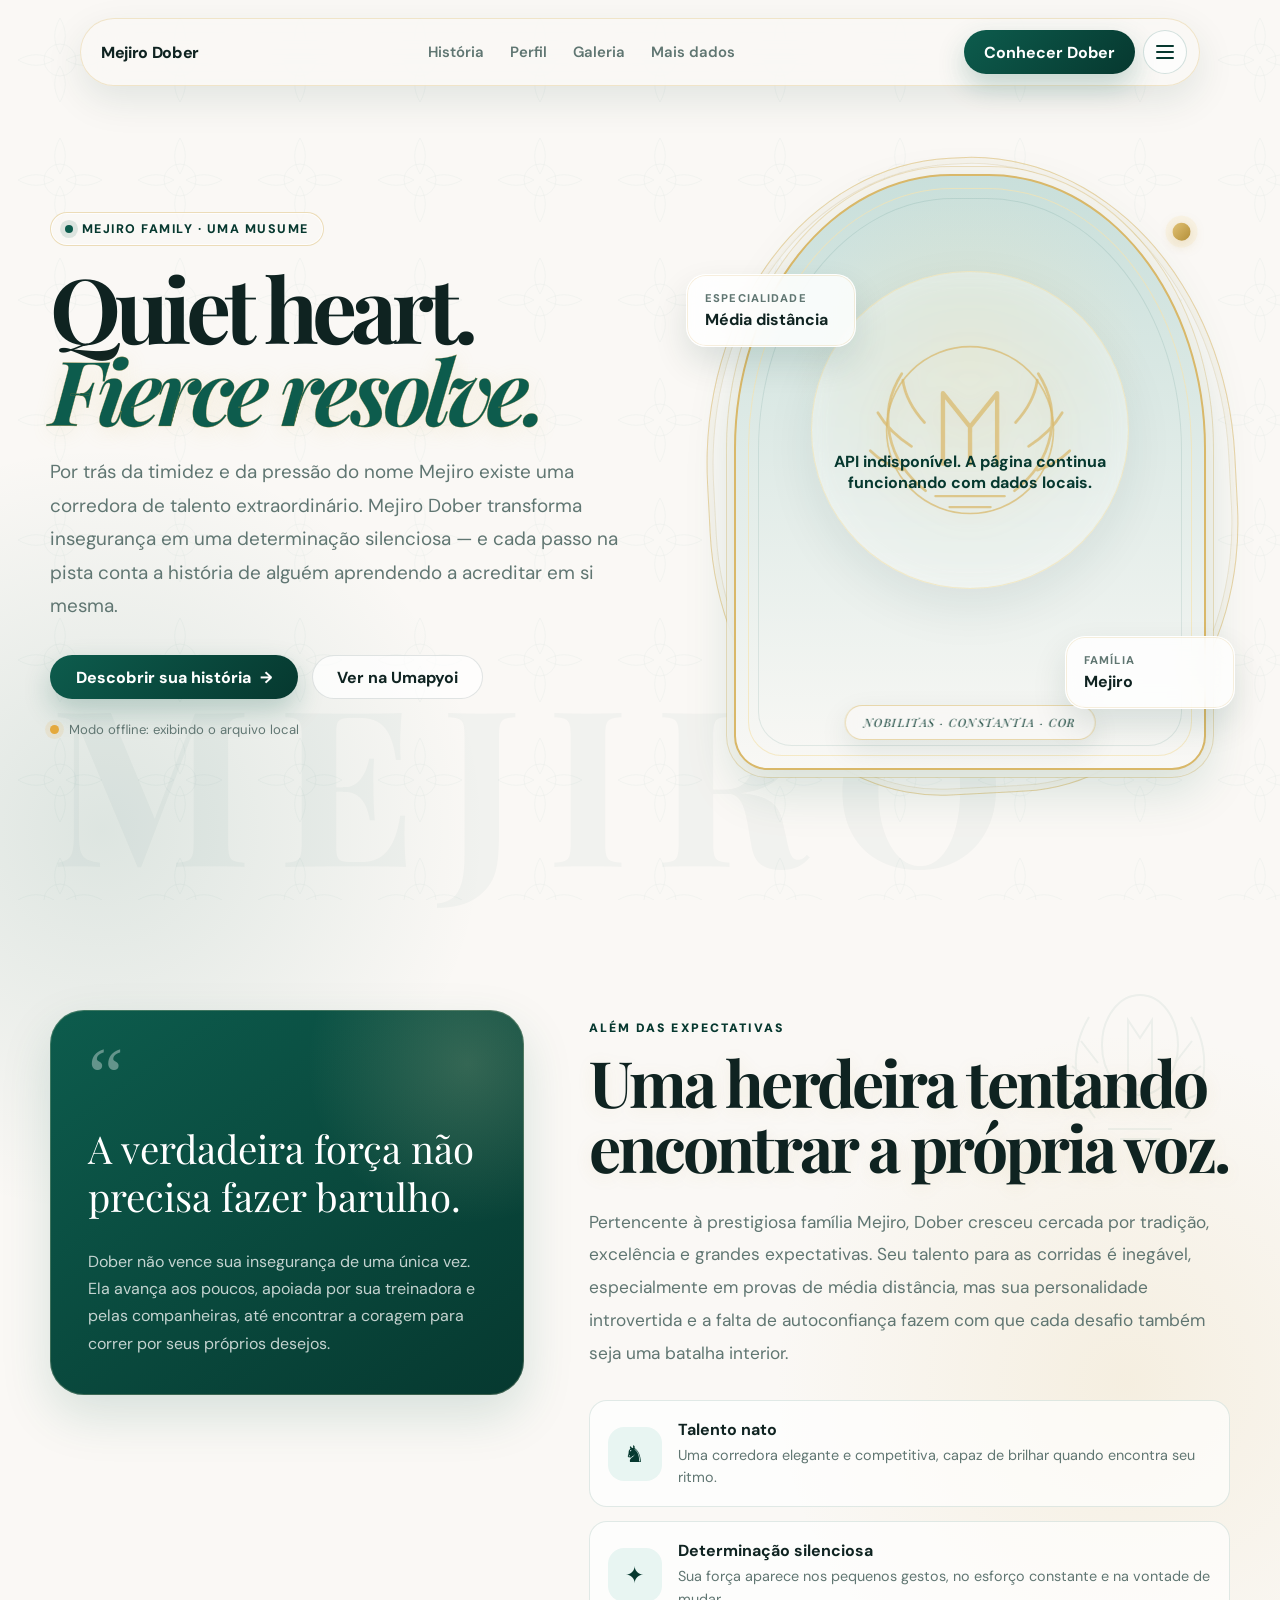
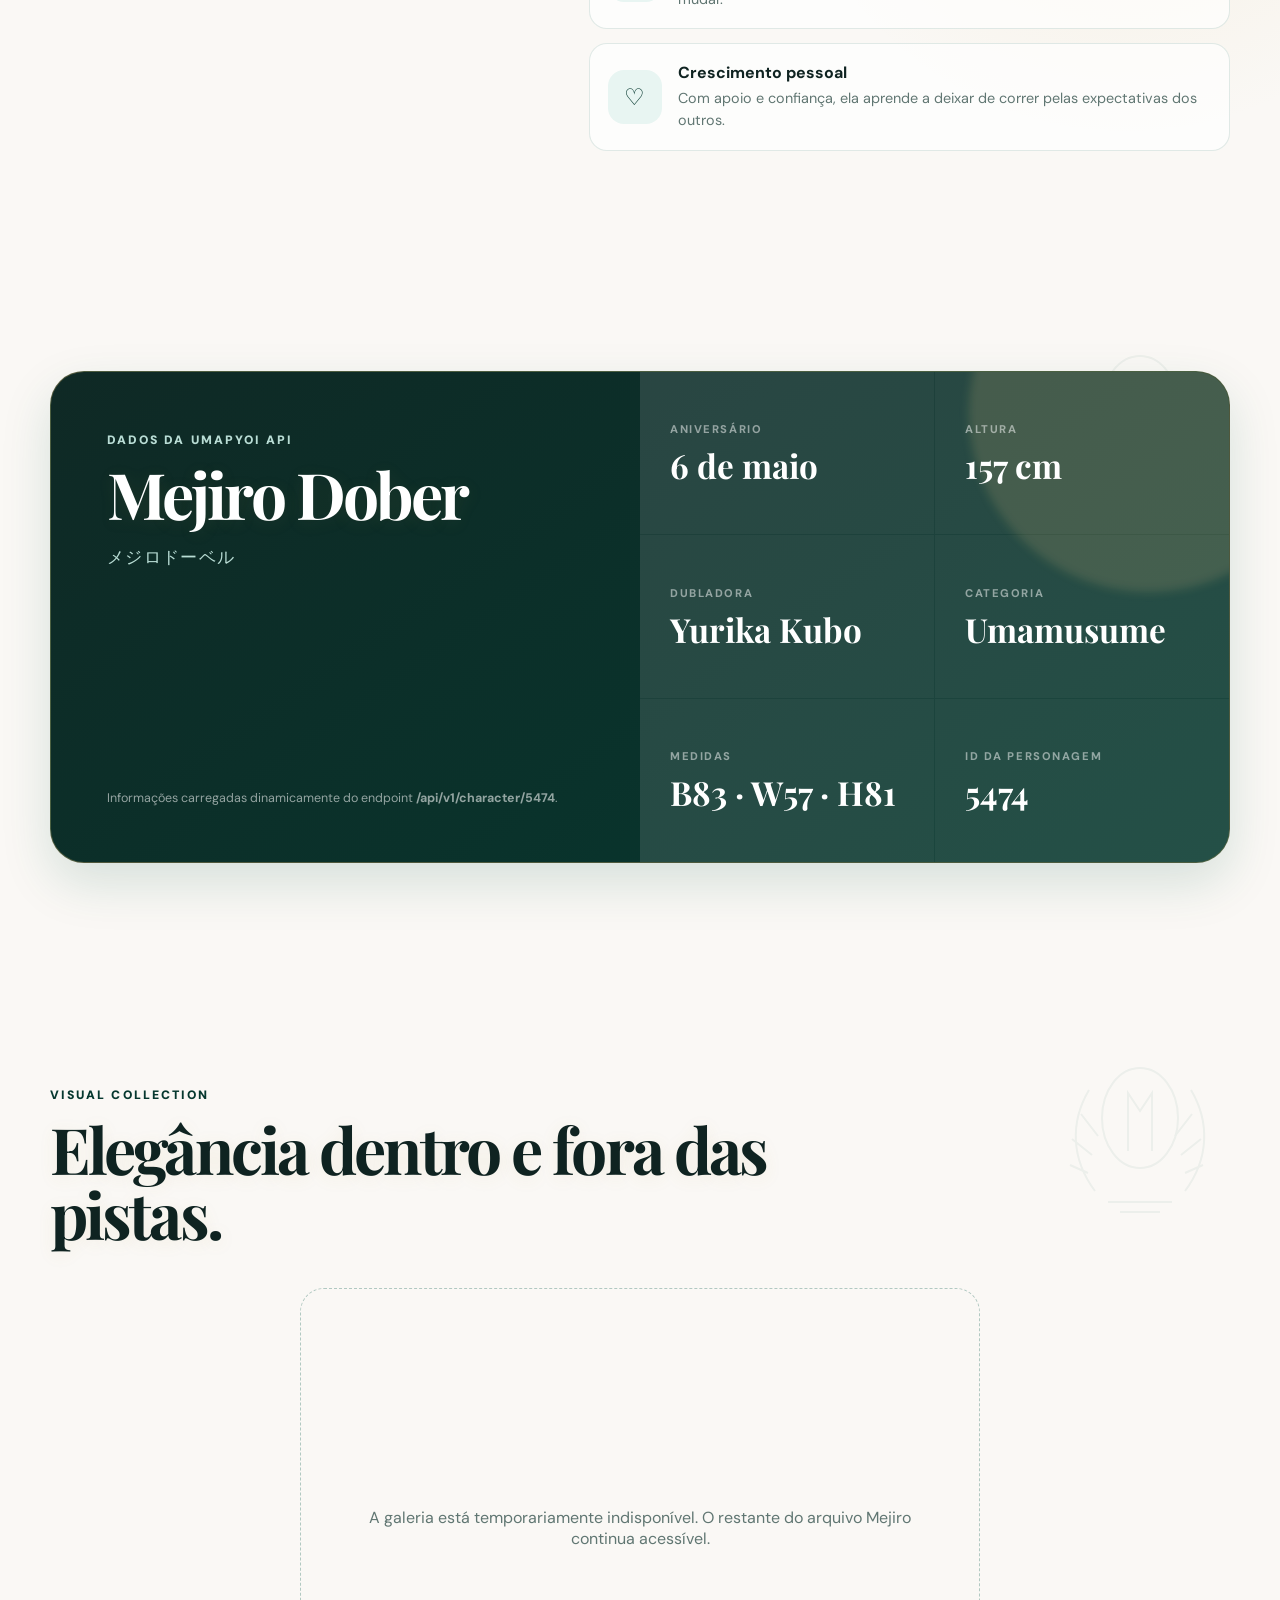
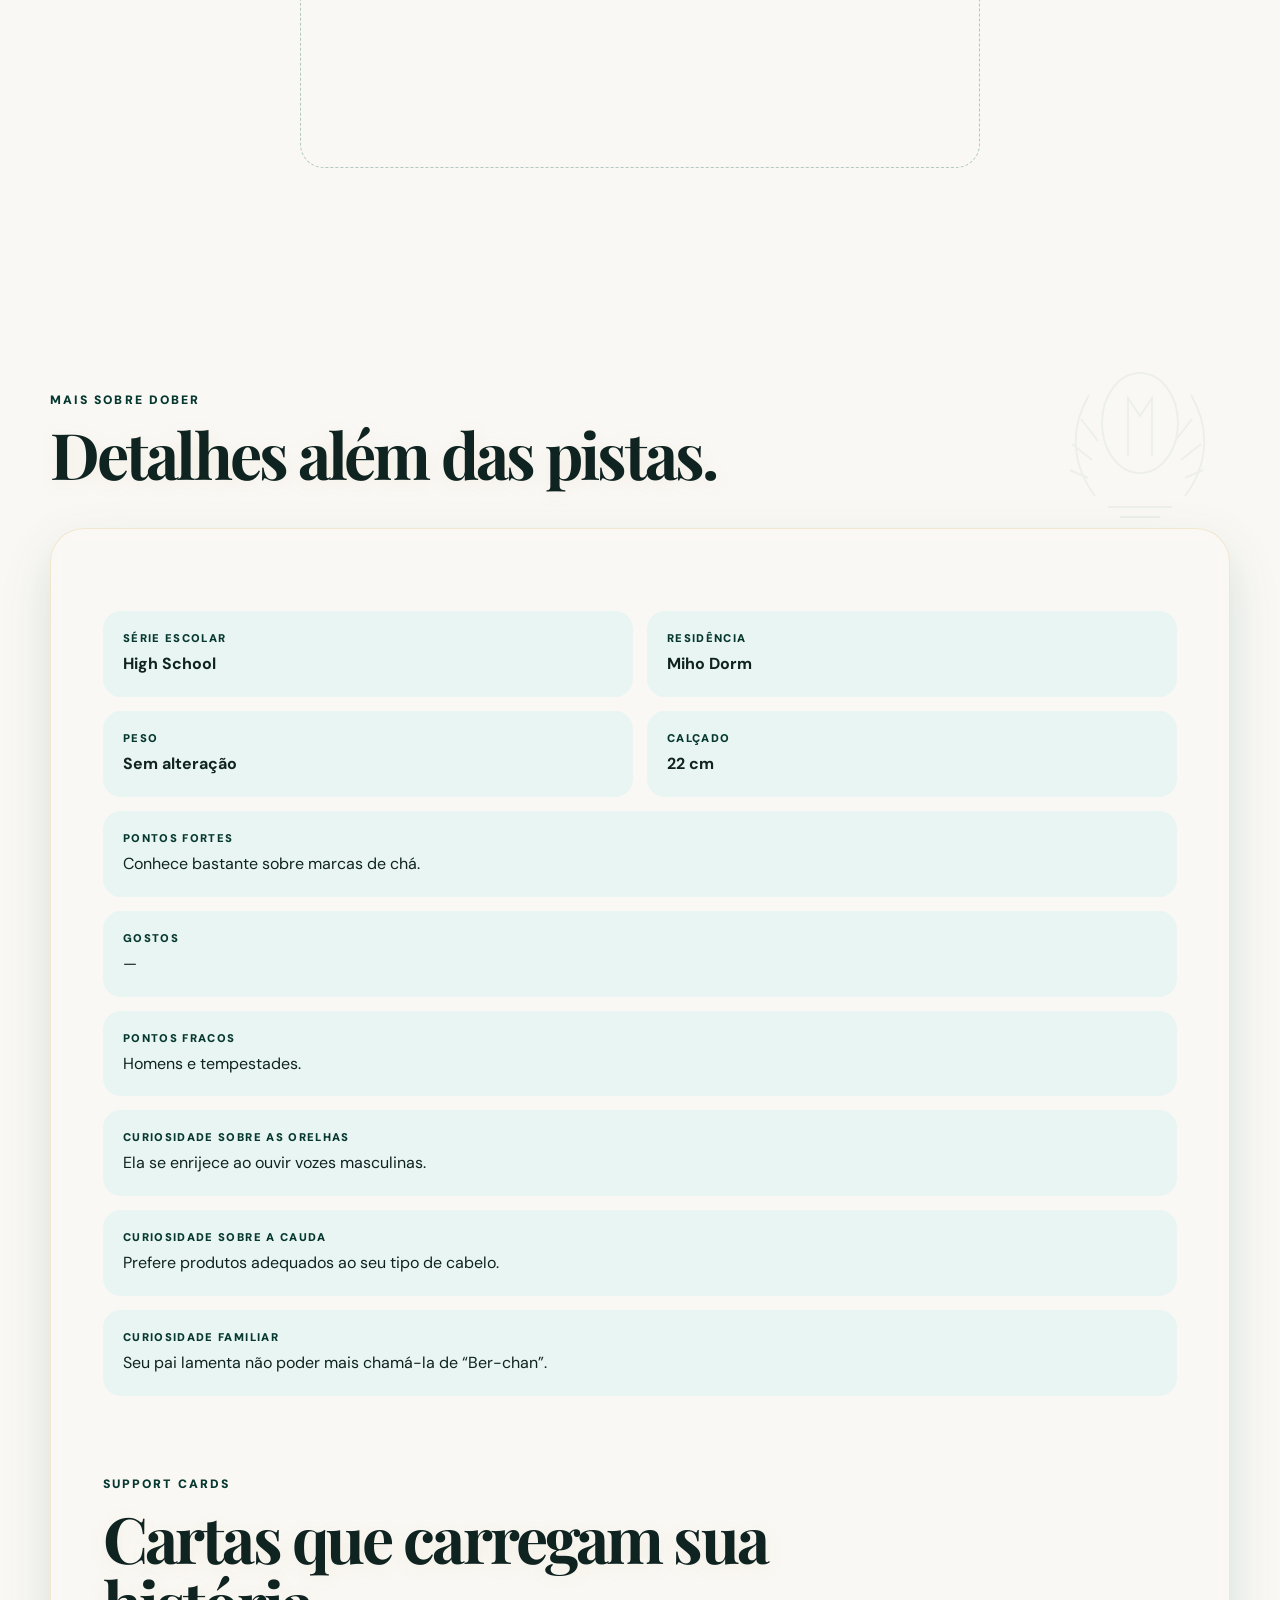
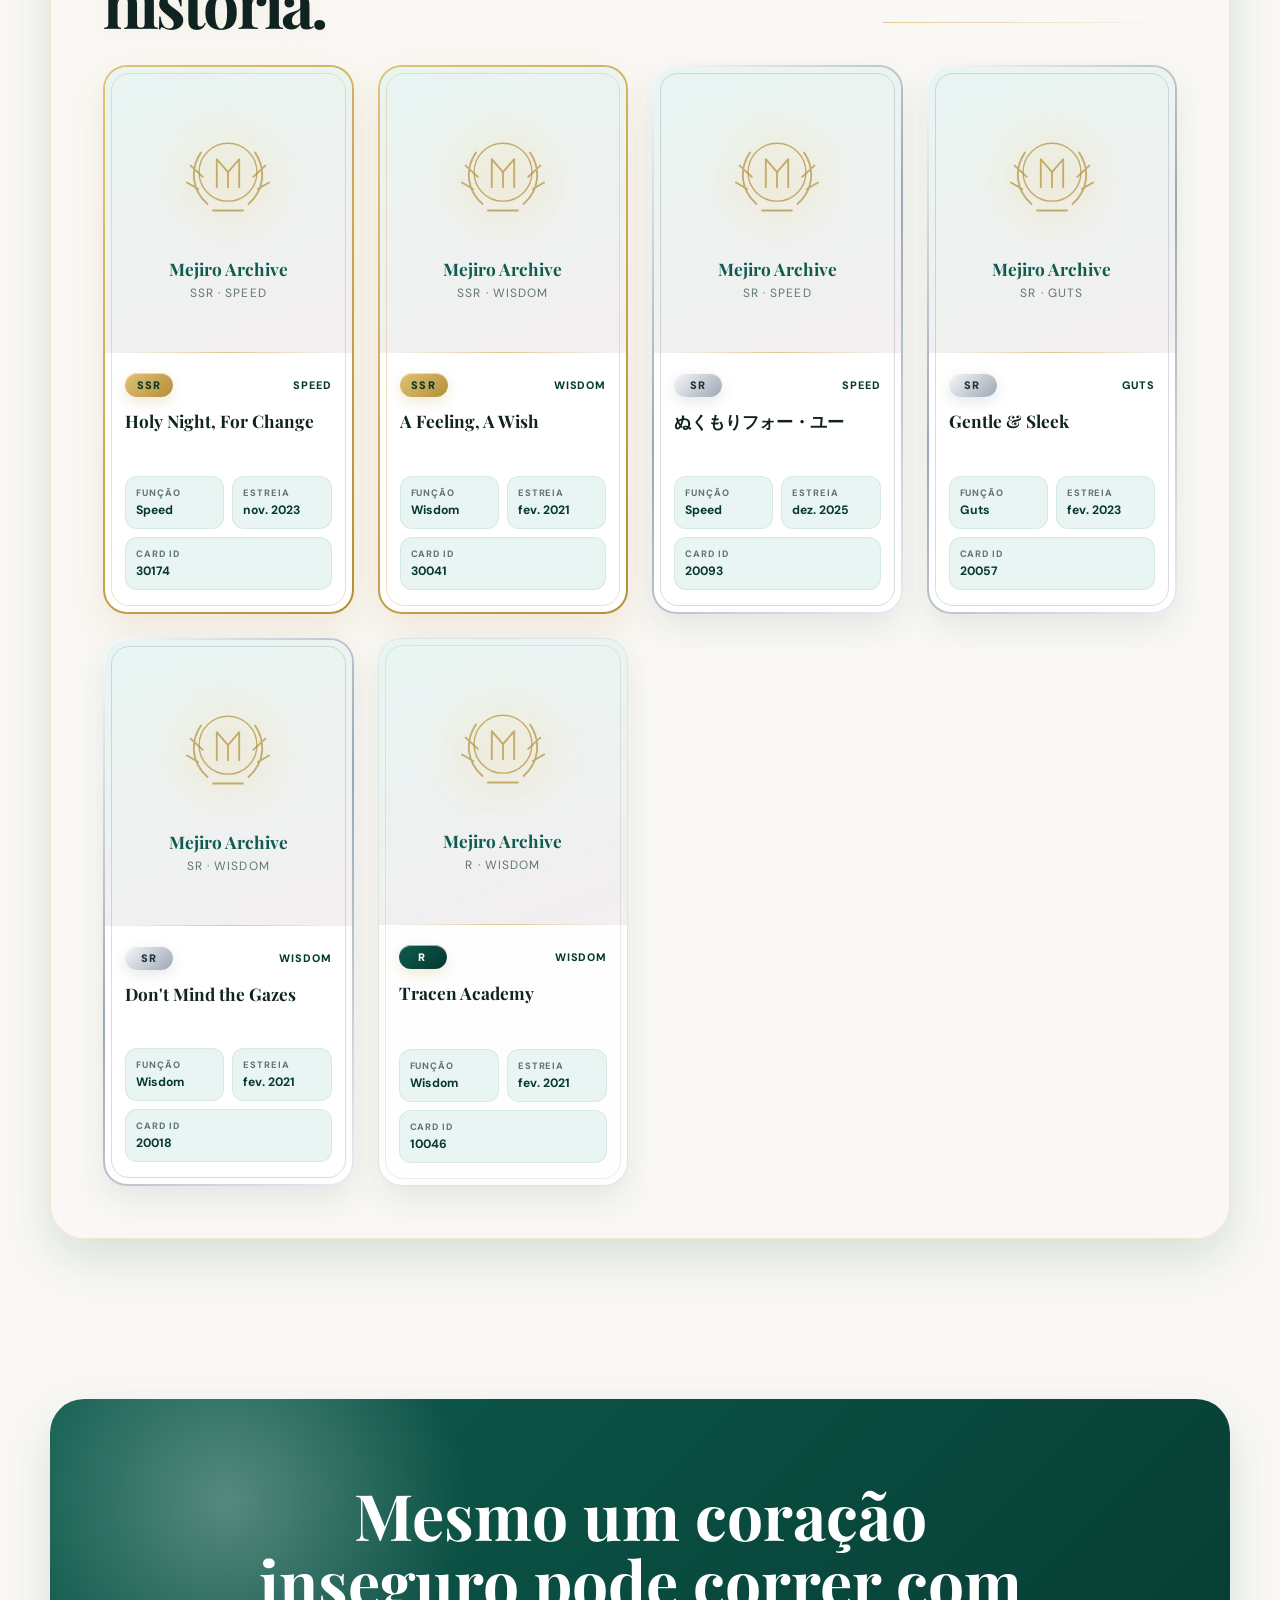
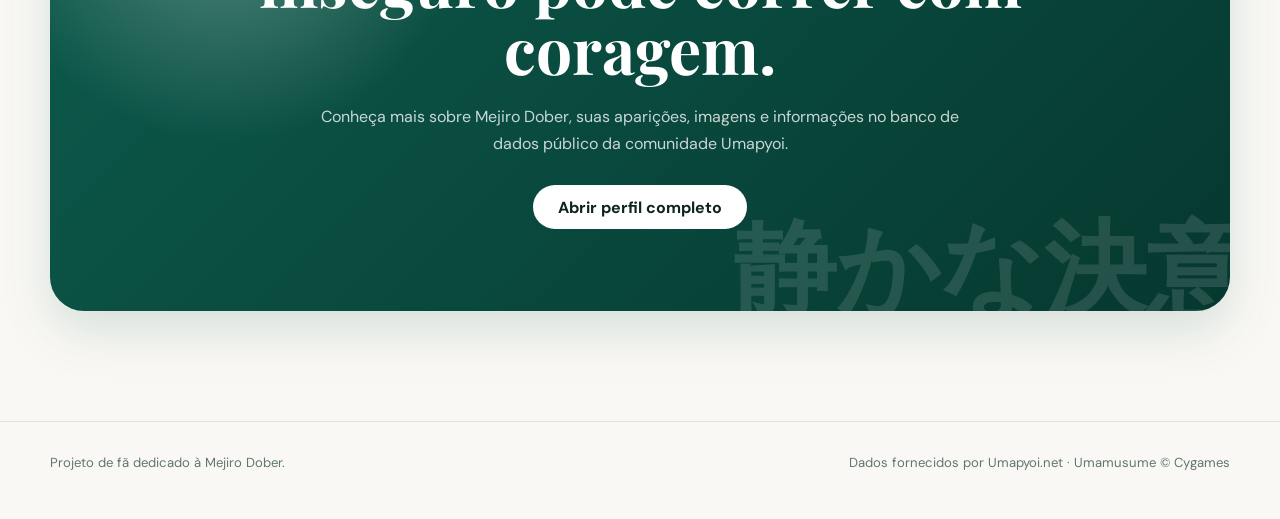
==== commit 429b5e0c: "teste otimização" ====
--- a/index.html
+++ b/index.html
@@ -1388,6 +1388,63 @@
     .page-switcher-menu a:hover,
     .page-switcher-menu a[aria-current="page"] { color: var(--primary-dark); background: var(--primary-soft); }
 
+    /* Final responsive refinement */
+    .hero-grid > *,
+    .story-grid > *,
+    .profile-grid > *,
+    .gallery-grid > *,
+    .detail-grid > *,
+    .support-grid > * { min-width: 0; }
+
+    .nav-cta,
+    .btn-primary,
+    .btn-secondary,
+    .gallery-controls button,
+    .page-switcher-toggle,
+    .page-switcher-menu a { min-height: 44px; }
+
+    .page-switcher-menu {
+      width: min(230px, calc(100vw - 24px));
+      max-height: calc(100vh - 92px);
+      overflow-y: auto;
+      overscroll-behavior: contain;
+    }
+
+    h1,
+    h2,
+    .quote-card,
+    .cta-card { overflow-wrap: anywhere; }
+
+    @media (max-width: 599px) {
+      .container { width: min(100% - 20px, 1180px); }
+      .navbar { width: calc(100% - 20px); }
+      .nav-inner { gap: 8px; padding: 7px 8px 7px 12px; }
+      .brand { min-width: 0; font-size: .88rem; }
+      .brand span:last-child { display: block; white-space: nowrap; }
+      .page-header-actions { min-width: 0; }
+      .nav-cta { padding-inline: 13px; font-size: .76rem; white-space: nowrap; }
+      .stats-grid { grid-template-columns: 1fr; }
+      .gallery-controls { width: 100%; justify-content: flex-start; }
+      .gallery-controls button { flex: 1 1 calc(50% - 6px); padding-inline: 10px; }
+      .portrait-stage { min-height: clamp(430px, 145vw, 510px); }
+      .gallery-item,
+      .gallery-grid.single-image .gallery-item { min-height: clamp(340px, 120vw, 430px); }
+      .support-attributes { grid-template-columns: 1fr; }
+      .support-attribute:last-child:nth-child(odd) { grid-column: auto; }
+    }
+
+    @media (max-width: 420px) {
+      .nav-cta { display: none; }
+      .brand { font-size: .94rem; }
+      h1 { font-size: clamp(3rem, 17vw, 4.25rem); }
+      .hero { padding-top: 112px; }
+      .hero-actions { gap: 10px; }
+      .quote-card,
+      .profile-intro,
+      .detail-card,
+      .support-body { padding-inline: 22px; }
+    }
+
   </style>
 </head>
 
@@ -1416,6 +1473,7 @@
             <a href="index.html" role="menuitem" aria-current="page">Mejiro Dober <small>Atual</small></a>
             <a href="machan.html" role="menuitem">Aston Machan</a>
             <a href="vivlos.html" role="menuitem">Vivlos</a>
+            <a href="chiyo.html" role="menuitem">Sakura Chiyono O</a>
           </div>
         </div>
       </div>
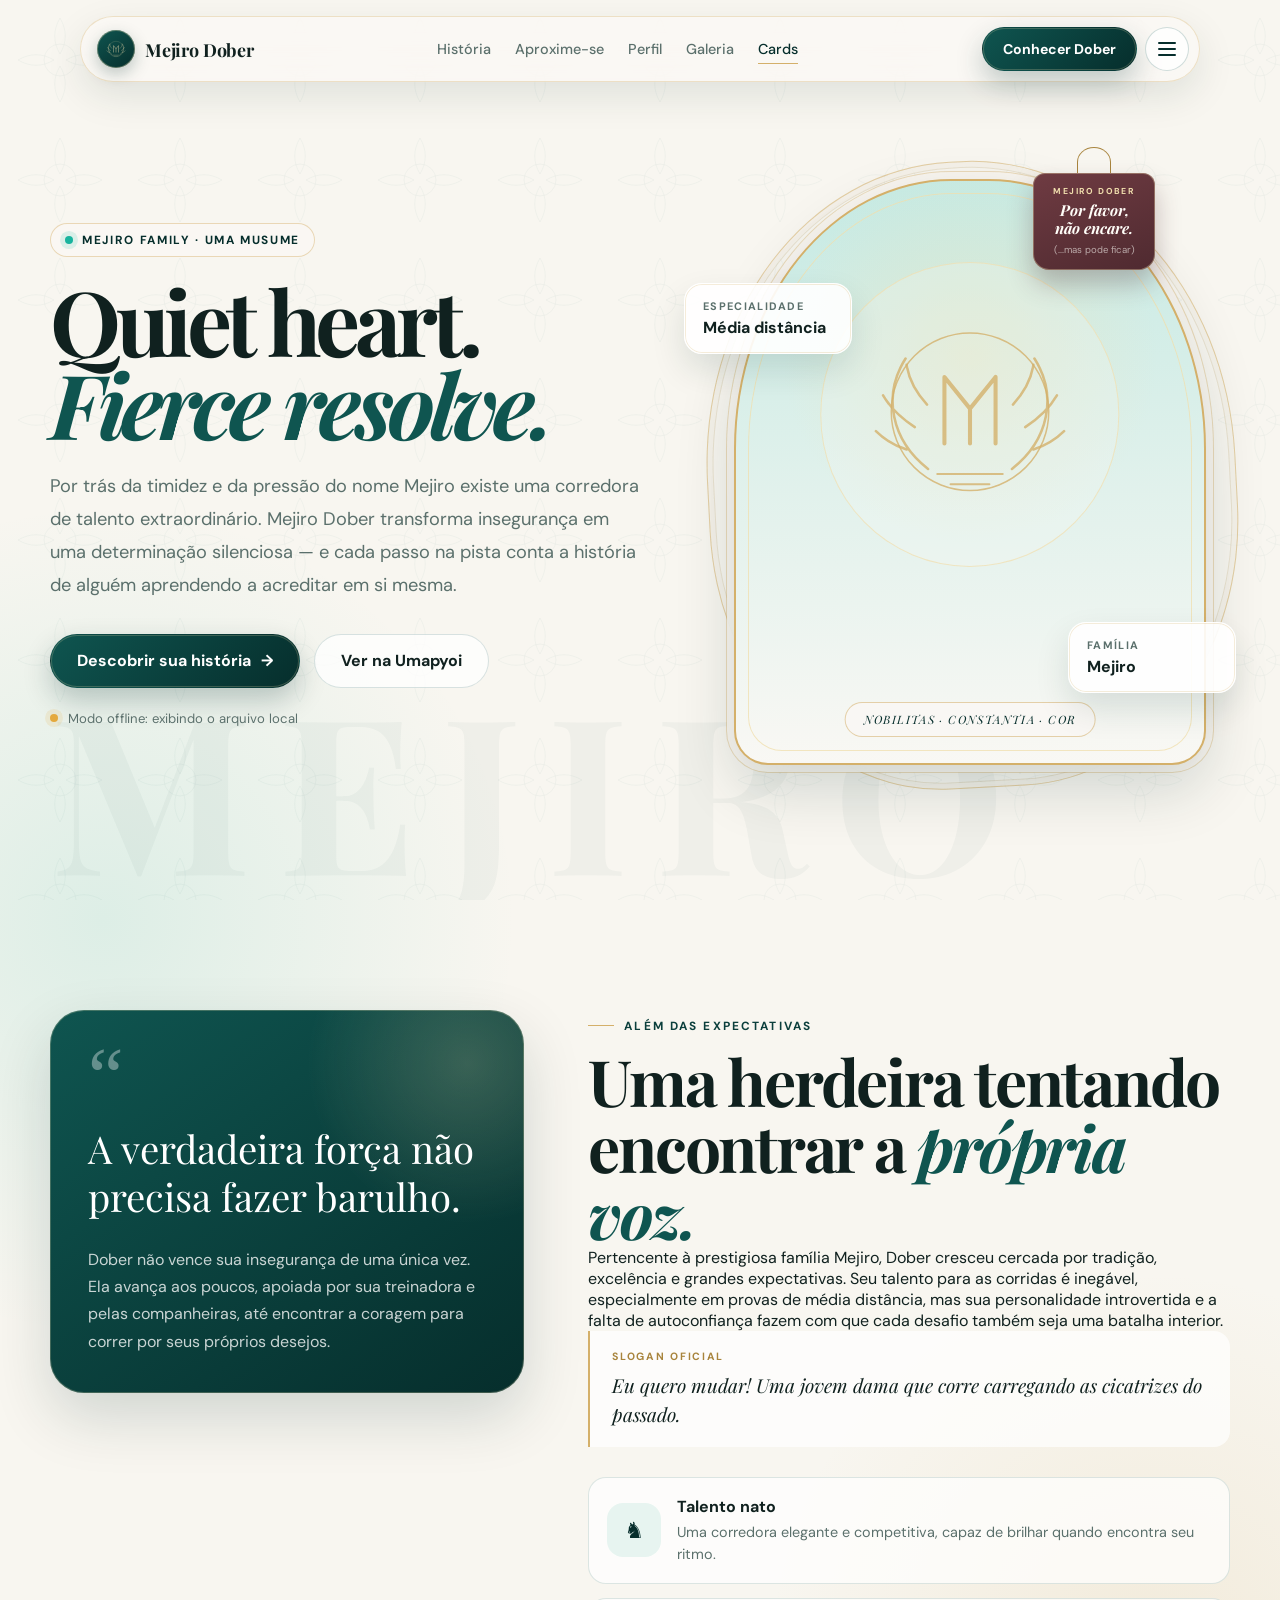
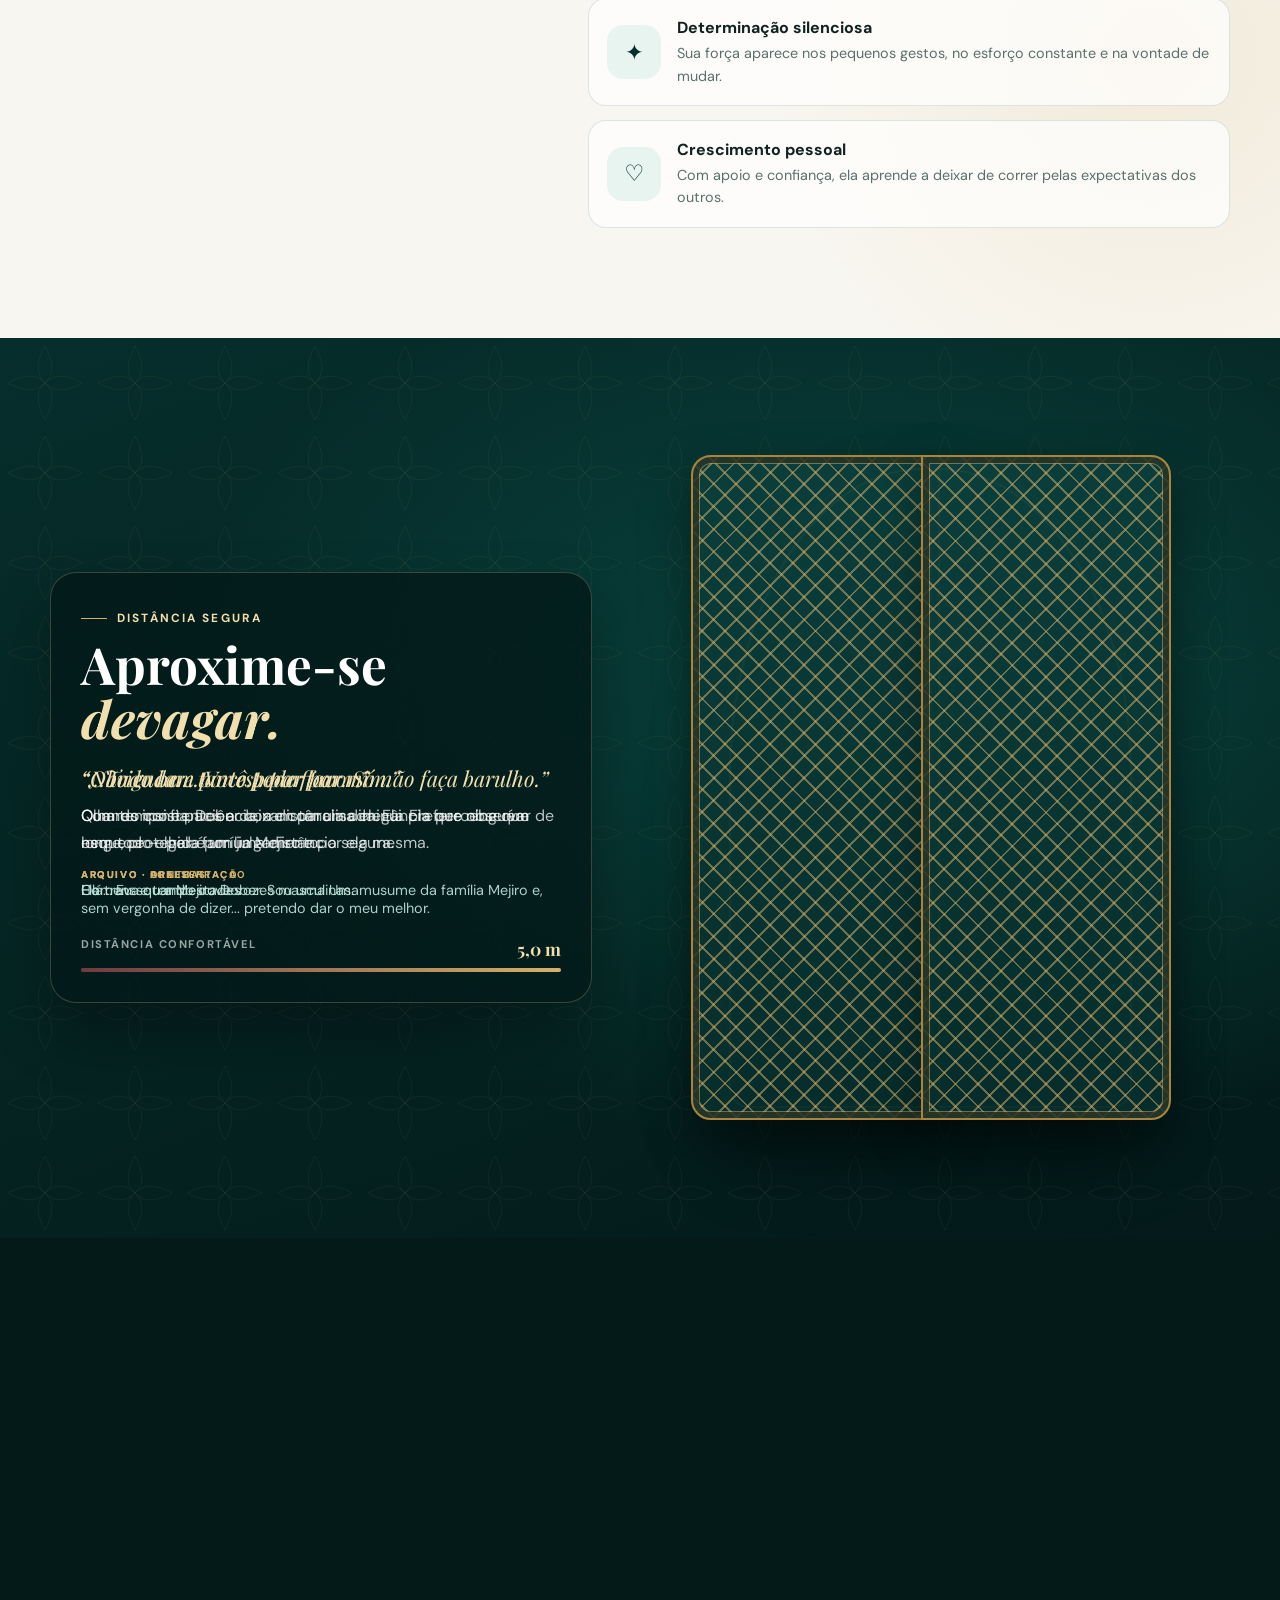
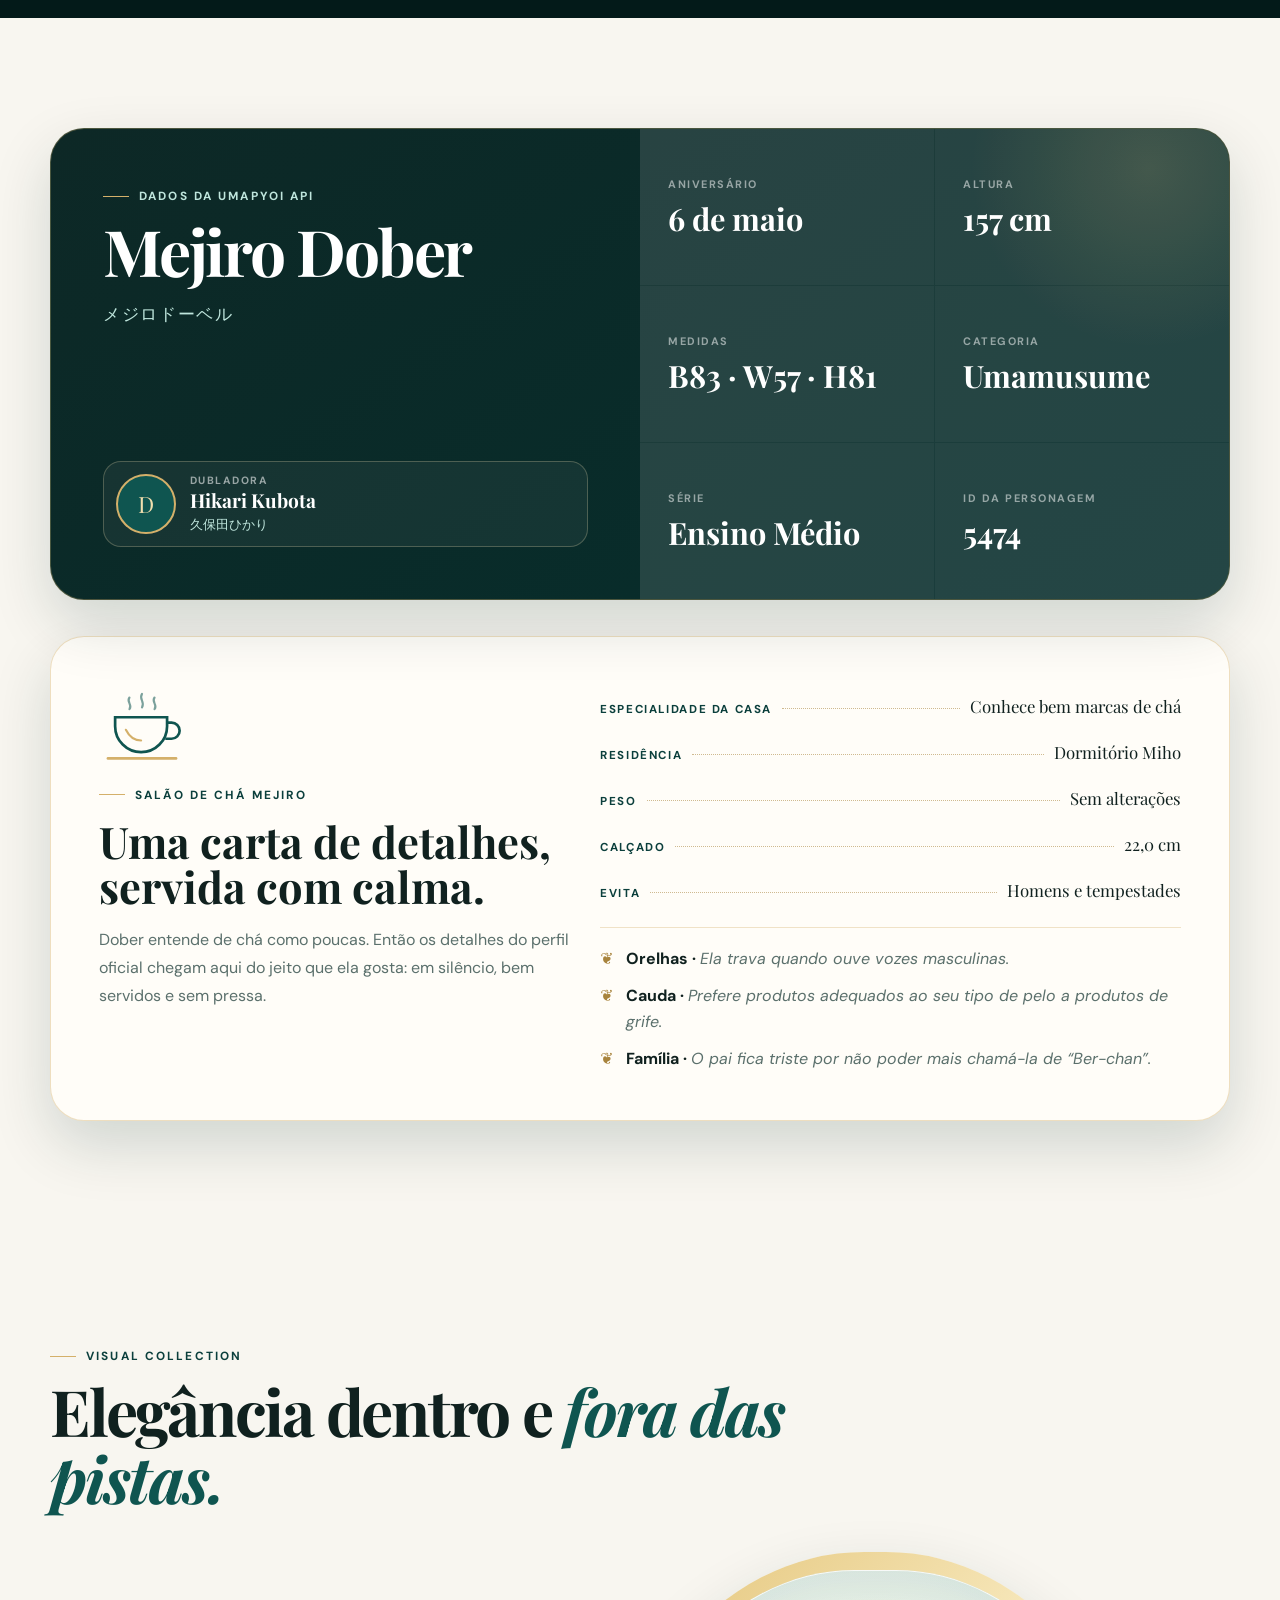
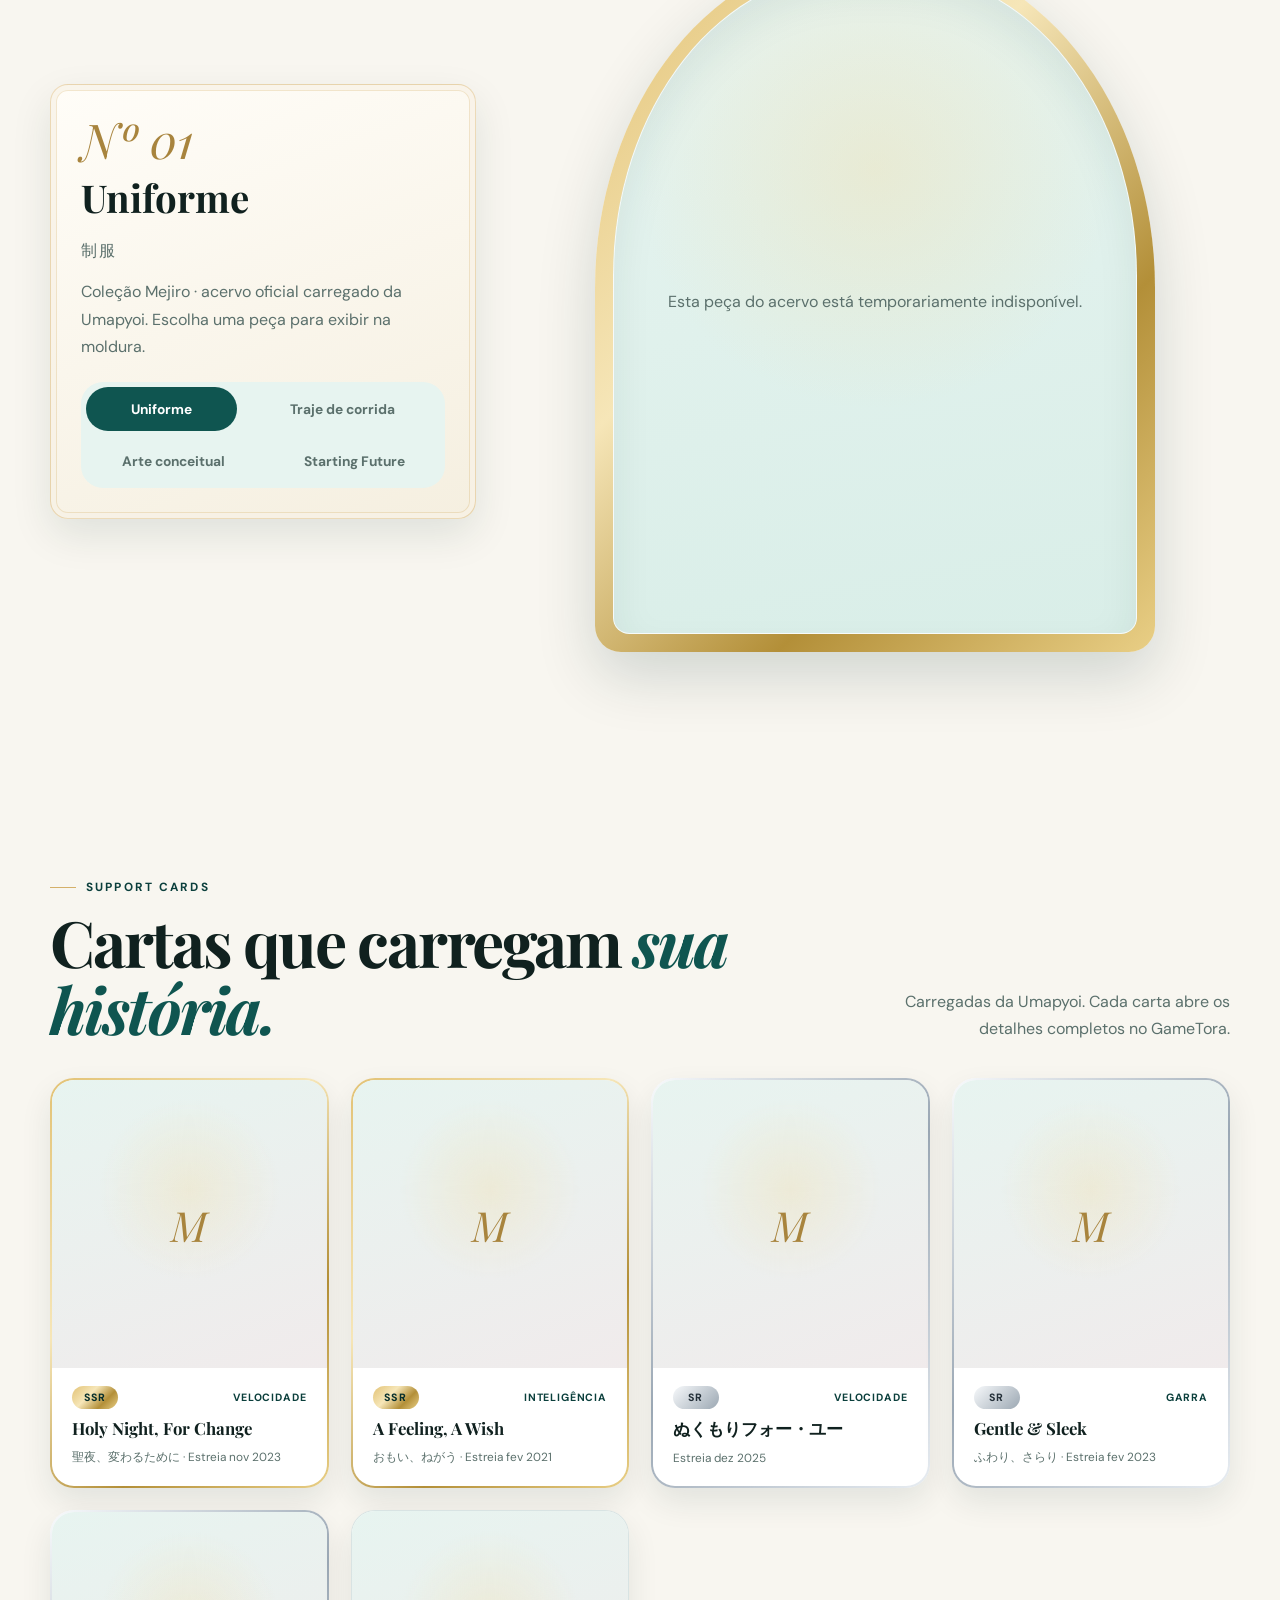
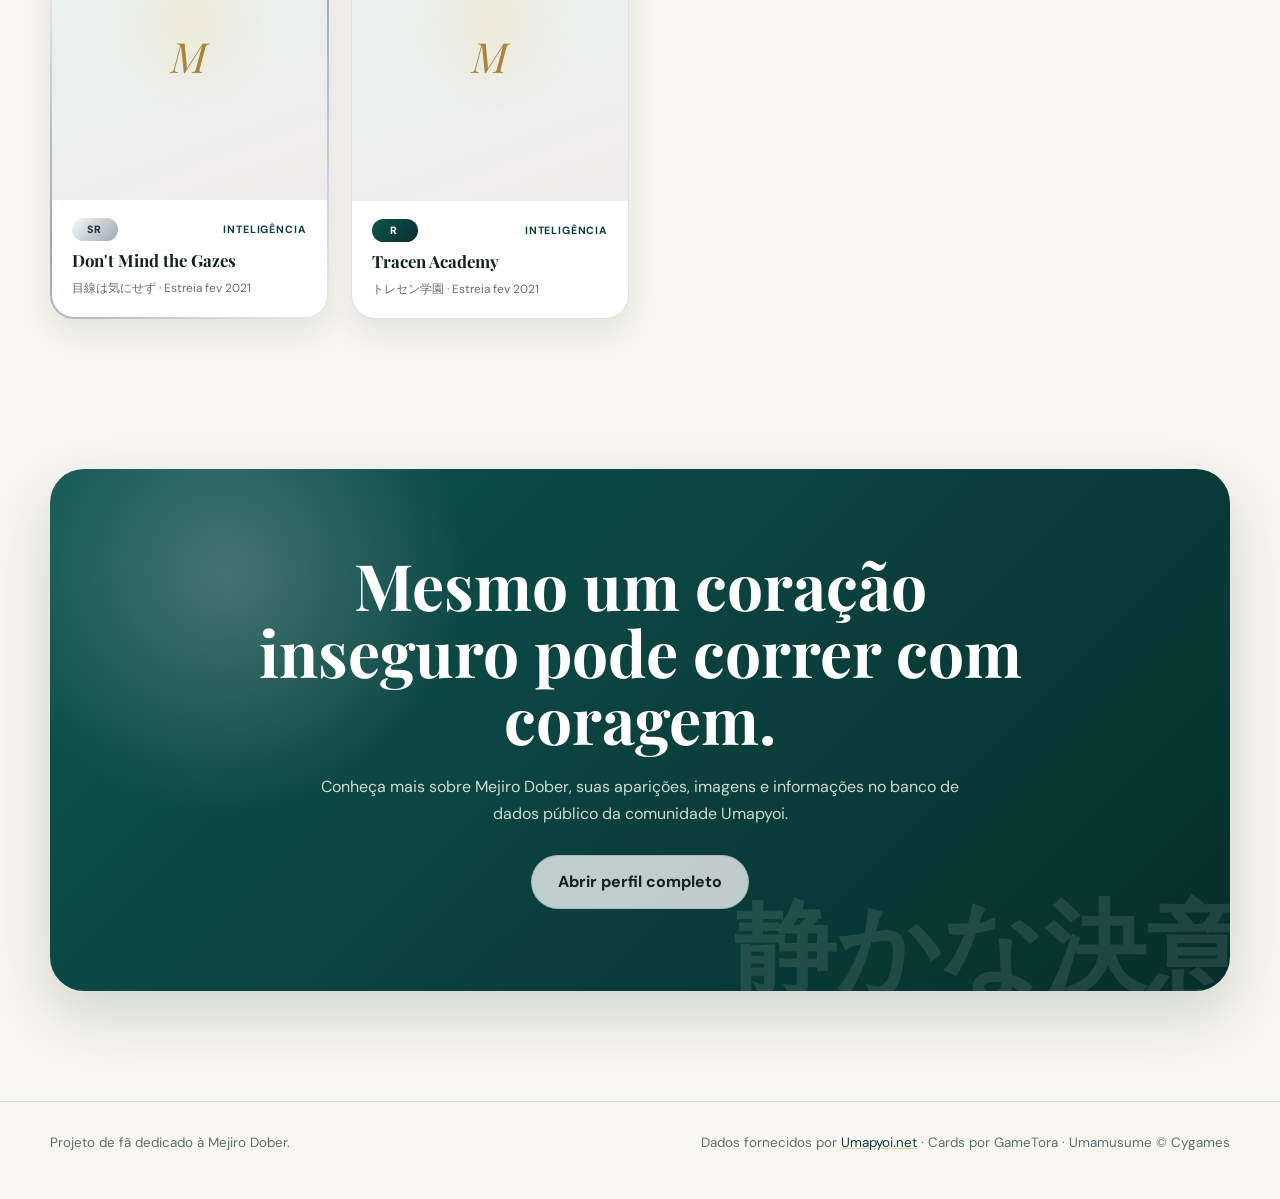
==== commit 54310723: "XD" ====
--- a/index.html
+++ b/index.html
@@ -1,1554 +1,472 @@
 <!DOCTYPE html>
 <html lang="pt-BR">
 <head>
-  <meta charset="UTF-8" />
-  <meta name="viewport" content="width=device-width, initial-scale=1.0" />
-  <meta name="description" content="Landing page dedicada à Mejiro Dober, de Umamusume: Pretty Derby, usando dados da API Umapyoi." />
-  <title>Mejiro Dober</title>
+  <meta charset="UTF-8">
+  <meta name="viewport" content="width=device-width, initial-scale=1.0">
+  <meta name="description" content="Landing page dedicada à Mejiro Dober, de Umamusume: Pretty Derby — elegância silenciosa da família Mejiro, com dados da API Umapyoi.">
+  <meta name="theme-color" content="#062e2c">
+  <title>Mejiro Dober — Quiet heart, fierce resolve</title>
+  <script>document.documentElement.className += " js" + (matchMedia("(prefers-reduced-motion: reduce)").matches ? "" : " motion");</script>
 
   <link rel="preconnect" href="https://fonts.googleapis.com">
   <link rel="preconnect" href="https://fonts.gstatic.com" crossorigin>
-  <link href="https://fonts.googleapis.com/css2?family=DM+Sans:wght@400;500;600;700&family=Playfair+Display:ital,wght@0,700;1,700&display=swap" rel="stylesheet">
+  <link rel="preconnect" href="https://images.microcms-assets.io">
+  <link rel="preload" as="image" fetchpriority="high"
+    href="https://images.microcms-assets.io/assets/973fc097984b400db8729642ddff5938/8e3a7d3cffe04f79accd7027d99d6c6a/mejirodober_02.png?w=960&fm=webp&q=80"
+    imagesrcset="https://images.microcms-assets.io/assets/973fc097984b400db8729642ddff5938/8e3a7d3cffe04f79accd7027d99d6c6a/mejirodober_02.png?w=480&fm=webp&q=80 480w, https://images.microcms-assets.io/assets/973fc097984b400db8729642ddff5938/8e3a7d3cffe04f79accd7027d99d6c6a/mejirodober_02.png?w=720&fm=webp&q=80 720w, https://images.microcms-assets.io/assets/973fc097984b400db8729642ddff5938/8e3a7d3cffe04f79accd7027d99d6c6a/mejirodober_02.png?w=960&fm=webp&q=80 960w"
+    imagesizes="(max-width: 900px) 80vw, 34vw">
+  <link href="https://fonts.googleapis.com/css2?family=DM+Sans:opsz,wght@9..40,400;9..40,500;9..40,700&family=Playfair+Display:ital,wght@0,500;0,700;1,500;1,700&display=swap" rel="stylesheet">
+  <link rel="stylesheet" href="assets/uma-core.css">
 
   <style>
     :root {
-      --primary: #0D5C4D;
-      --primary-dark: #06382F;
-      --primary-soft: #E8F5F2;
-      --mint: #B9DDD5;
-      --cream: #FAF8F5;
-      --ink: #0F2321;
-      --muted: #607672;
-      --rose: #9B6C78;
-      --gold-main: #D9B869;
-      --gold-light: #F4E3B3;
-      --gold-gradient: linear-gradient(135deg, #E2C275 0%, #B38F38 100%);
-      --gold: var(--gold-main);
-      --white: #FFFFFF;
-      --shadow-noble: 0 20px 50px rgba(13, 92, 77, 0.15);
-      --shadow: var(--shadow-noble);
+      --teal-950: #031a19;
+      --teal-900: #062e2c;
+      --teal-800: #0b3f3c;
+      --teal-700: #0f5550;
+      --teal: #19b49e;
+      --mint: #bfe6dd;
+      --mint-soft: #e7f4f0;
+      --cream: #f8f6f0;
+      --paper: #fffdf8;
+      --gold: #d4b06a;
+      --gold-light: #f1dfae;
+      --gold-deep: #a8843d;
+      --wine: #6f3b42;
+      --ink: #10211f;
+      --muted: #5b706c;
+      --line: rgba(15, 85, 80, .14);
+      --foil: linear-gradient(135deg, #e2c275 0%, #f6e6b8 38%, #b38f38 70%, #e9cf86 100%);
+      --shadow: 0 24px 60px rgba(6, 46, 44, .16);
       --radius-xl: 34px;
       --radius-lg: 24px;
-      --radius-md: 18px;
+
+      --sw-toggle-bg: rgba(255, 255, 255, .74);
+      --sw-toggle-ink: var(--teal-900);
+      --sw-toggle-line: rgba(15, 85, 80, .2);
+      --sw-panel-bg: rgba(255, 253, 248, .98);
+      --sw-panel-ink: var(--ink);
+      --sw-panel-muted: var(--muted);
+      --sw-panel-line: rgba(212, 176, 106, .35);
+      --sw-hover-bg: var(--mint-soft);
+      --sw-hover-ink: var(--teal-900);
+      --sw-shadow: 0 20px 46px rgba(6, 46, 44, .18);
     }
 
-    * {
-      box-sizing: border-box;
-      margin: 0;
-      padding: 0;
-    }
-
-    html {
-      scroll-behavior: smooth;
-    }
+    *, *::before, *::after { box-sizing: border-box; }
+    * { margin: 0; padding: 0; }
+    html { scroll-behavior: smooth; scroll-padding-top: 100px; }
 
     body {
-      min-height: 100vh;
+      min-width: 320px;
       overflow-x: hidden;
       color: var(--ink);
-      background:
-        radial-gradient(circle at 8% 12%, rgba(13, 92, 77, .12), transparent 24rem),
-        radial-gradient(circle at 88% 20%, rgba(217, 184, 105, .15), transparent 22rem),
-        var(--cream);
-      font-family: "DM Sans", sans-serif;
+      background: radial-gradient(circle at 8% 10%, rgba(25, 180, 158, .12), transparent 26rem), radial-gradient(circle at 90% 18%, rgba(212, 176, 106, .16), transparent 24rem), var(--cream);
+      font-family: "DM Sans", system-ui, sans-serif;
+      -webkit-font-smoothing: antialiased;
     }
 
     body::before {
       content: "";
       position: fixed;
       inset: 0;
+      z-index: -1;
       pointer-events: none;
-      z-index: -1;
       opacity: .22;
-      background-image: url("data:image/svg+xml,%3Csvg width='120' height='120' viewBox='0 0 120 120' xmlns='http://www.w3.org/2000/svg'%3E%3Cg fill='none' stroke='%230D5C4D' stroke-opacity='.15' stroke-width='1'%3E%3Ccircle cx='60' cy='60' r='16'/%3E%3Cpath d='M60 18c7 12 7 24 0 36-7-12-7-24 0-36Zm0 48c7 12 7 24 0 36-7-12-7-24 0-36ZM18 60c12-7 24-7 36 0-12 7-24 7-36 0Zm48 0c12-7 24-7 36 0-12 7-24 7-36 0Z'/%3E%3C/g%3E%3C/svg%3E");
+      background-image: url("data:image/svg+xml,%3Csvg width='120' height='120' viewBox='0 0 120 120' xmlns='http://www.w3.org/2000/svg'%3E%3Cg fill='none' stroke='%230f5550' stroke-opacity='.16' stroke-width='1'%3E%3Ccircle cx='60' cy='60' r='16'/%3E%3Cpath d='M60 18c7 12 7 24 0 36-7-12-7-24 0-36Zm0 48c7 12 7 24 0 36-7-12-7-24 0-36ZM18 60c12-7 24-7 36 0-12 7-24 7-36 0Zm48 0c12-7 24-7 36 0-12 7-24 7-36 0Z'/%3E%3C/g%3E%3C/svg%3E");
     }
 
     a { color: inherit; text-decoration: none; }
-    button { font: inherit; }
-    [hidden] { display: none !important; }
-
-    .container {
-      width: min(1180px, calc(100% - 40px));
-      margin-inline: auto;
+    button { color: inherit; font: inherit; }
+    img { display: block; max-width: 100%; }
+    ::selection { color: var(--teal-950); background: var(--gold-light); }
+    :focus-visible { outline: 3px solid rgba(212, 176, 106, .8); outline-offset: 4px; }
+
+    .container { width: min(1180px, calc(100% - 40px)); margin-inline: auto; }
+    .serif { font-family: "Playfair Display", serif; }
+    .kicker { display: inline-flex; align-items: center; gap: 10px; color: var(--teal-800); font-size: .74rem; font-weight: 700; letter-spacing: .18em; text-transform: uppercase; }
+    .kicker::before { content: ""; width: 26px; height: 1px; background: var(--gold); }
+    .section-title { max-width: 760px; margin-top: 14px; font-family: "Playfair Display", serif; font-size: clamp(2.3rem, 5vw, 4.4rem); font-weight: 700; line-height: 1.04; letter-spacing: -.035em; overflow-wrap: anywhere; }
+    .section-title em { color: var(--teal-700); font-style: italic; }
+
+    .btn { display: inline-flex; align-items: center; justify-content: center; gap: 10px; min-height: 54px; padding: 0 26px; border: 1px solid transparent; border-radius: 999px; font-weight: 700; cursor: pointer; transition: transform .3s var(--ease-out), box-shadow .3s ease, border-color .3s ease, background .3s ease; }
+    .btn:hover { transform: translateY(-2px); }
+    .btn-primary { color: #fff; background: linear-gradient(135deg, var(--teal-700), var(--teal-900)); box-shadow: 0 12px 28px rgba(6, 46, 44, .24), inset 0 0 0 1px rgba(241, 223, 174, .22); }
+    .btn-primary:hover { box-shadow: 0 16px 34px rgba(6, 46, 44, .3), inset 0 0 0 1px rgba(241, 223, 174, .5); }
+    .btn-light { border-color: rgba(15, 85, 80, .16); background: rgba(255, 255, 255, .74); }
+    .btn-light:hover { border-color: var(--gold); box-shadow: 0 10px 26px rgba(6, 46, 44, .1); }
+
+    /* ----------------------------------------------------------------- navbar */
+    .navbar { position: fixed; top: 16px; left: 50%; z-index: 60; width: min(1120px, calc(100% - 28px)); overflow: visible; border: 1px solid rgba(212, 176, 106, .34); border-radius: 999px; background: rgba(250, 248, 244, .92); box-shadow: 0 14px 38px rgba(6, 46, 44, .1); transform: translateX(-50%); transition: box-shadow .3s ease, background .3s ease; }
+    .navbar.is-scrolled { background: rgba(250, 248, 244, .97); box-shadow: 0 16px 40px rgba(6, 46, 44, .16); }
+    @media (min-width: 901px) and (hover: hover) { .navbar { background: rgba(250, 248, 244, .82); backdrop-filter: blur(14px); } }
+    .nav-inner { display: flex; align-items: center; justify-content: space-between; gap: 18px; min-height: 64px; padding: 8px 10px 8px 16px; }
+    .brand { display: flex; align-items: center; gap: 10px; font-family: "Playfair Display", serif; font-size: 1.12rem; font-weight: 700; letter-spacing: -.01em; white-space: nowrap; }
+    .brand-crest { display: grid; place-items: center; width: 38px; height: 38px; border-radius: 50%; color: var(--gold-light); background: linear-gradient(145deg, var(--teal-700), var(--teal-900)); box-shadow: 0 6px 16px rgba(6, 46, 44, .25), inset 0 0 0 1px rgba(241, 223, 174, .35); }
+    .brand-crest svg { width: 24px; height: 24px; }
+    .nav-links { display: flex; gap: 24px; color: var(--muted); font-size: .9rem; font-weight: 500; }
+    .nav-links a { position: relative; padding-block: 6px; transition: color .2s ease; }
+    .nav-links a::after { content: ""; position: absolute; left: 0; right: 0; bottom: 0; height: 1.5px; background: var(--gold); transform: scaleX(0); transition: transform .3s var(--ease-out); }
+    .nav-links a:hover, .nav-links a.is-active { color: var(--teal-900); }
+    .nav-links a:hover::after, .nav-links a.is-active::after { transform: scaleX(1); }
+    .nav-actions { display: flex; align-items: center; gap: 8px; }
+    .nav-cta { min-height: 44px; padding-inline: 20px; font-size: .88rem; }
+    .nav-progress { position: absolute; left: 28px; right: 28px; bottom: -1px; height: 1.5px; overflow: hidden; border-radius: 2px; pointer-events: none; }
+    .nav-progress span { display: block; height: 100%; background: linear-gradient(90deg, var(--teal), var(--gold)); transform: scaleX(var(--p, 0)); transform-origin: left; }
+
+    /* ------------------------------------------------------------------- hero */
+    .hero { position: relative; overflow: hidden; isolation: isolate; }
+    .hero::after { content: "MEJIRO"; position: absolute; left: max(20px, calc(50% - 590px)); bottom: 3%; z-index: -1; color: rgba(15, 85, 80, .04); font-family: "Playfair Display", serif; font-size: clamp(5rem, 17vw, 15rem); font-weight: 700; letter-spacing: .12em; line-height: .8; pointer-events: none; }
+    .hero-grid { display: grid; grid-template-columns: 1.05fr .95fr; align-items: center; gap: 56px; min-height: max(760px, 100svh); padding: 130px 0 80px; }
+    .eyebrow { display: inline-flex; align-items: center; gap: 9px; margin-bottom: 22px; padding: 8px 14px; border: 1px solid rgba(212, 176, 106, .45); border-radius: 999px; color: var(--teal-900); background: rgba(250, 248, 244, .8); font-size: .74rem; font-weight: 700; letter-spacing: .14em; text-transform: uppercase; }
+    .eyebrow::before { content: ""; width: 8px; height: 8px; border-radius: 50%; background: var(--teal); box-shadow: 0 0 0 5px rgba(25, 180, 158, .14); }
+    .hero h1 { font-family: "Playfair Display", serif; font-size: clamp(3.4rem, 7vw, 7rem); font-weight: 700; line-height: .92; letter-spacing: -.06em; }
+    .hero h1 span { display: block; color: var(--teal-700); font-style: italic; }
+    .hero-lede { max-width: 590px; margin: 26px 0 32px; color: var(--muted); font-size: clamp(1rem, 1.5vw, 1.14rem); line-height: 1.8; }
+    .hero-actions { display: flex; flex-wrap: wrap; gap: 14px; }
+    .api-line { display: flex; align-items: center; gap: 10px; margin-top: 22px; color: var(--muted); font-size: .82rem; }
+    .api-dot { width: 8px; height: 8px; border-radius: 50%; background: #e4a93d; box-shadow: 0 0 0 5px rgba(228, 169, 61, .14); }
+    .api-dot.is-online { background: var(--teal); box-shadow: 0 0 0 5px rgba(25, 180, 158, .15); }
+
+    .portrait-stage { position: relative; min-height: 640px; }
+    .portrait-orbit { position: absolute; inset: 1% -1% 1% 2%; border: 1px solid rgba(212, 176, 106, .58); border-radius: 49% 49% 43% 43%; box-shadow: inset 0 0 0 5px rgba(250, 248, 244, .7), inset 0 0 0 6px rgba(168, 132, 61, .18); transform: rotate(-3deg); }
+    .portrait-card { position: absolute; inset: 24px 24px 30px 38px; overflow: hidden; border: 2px solid var(--gold); border-radius: 46% 46% var(--radius-xl) var(--radius-xl); background: radial-gradient(circle at 50% 30%, rgba(241, 223, 174, .38), transparent 40%), linear-gradient(180deg, rgba(25, 180, 158, .16), rgba(250, 248, 244, .95)), var(--mint-soft); box-shadow: var(--shadow), 0 0 0 7px rgba(250, 248, 244, .92), 0 0 0 8px rgba(212, 176, 106, .4); }
+    .portrait-card::before { content: ""; position: absolute; inset: 12px; z-index: 3; border: 1px solid rgba(241, 223, 174, .75); border-radius: inherit; pointer-events: none; }
+    .portrait-crest { position: absolute; top: 14%; left: 50%; width: min(64%, 320px); aspect-ratio: 1; padding: 26px; border: 1px solid rgba(241, 223, 174, .7); border-radius: 50%; color: rgba(212, 176, 106, .78); background: rgba(250, 248, 244, .22); transform: translateX(-50%); }
+    .portrait-crest svg { width: 100%; height: 100%; }
+    .portrait-card img { position: absolute; inset: 22px 0 0; z-index: 2; width: 100%; height: calc(100% - 22px); object-fit: contain; object-position: center bottom; opacity: 0; transform: translateY(20px); transition: opacity .8s ease, transform 1s var(--ease-out); }
+    .portrait-card img.is-loaded { opacity: 1; transform: none; }
+    .portrait-motto { position: absolute; left: 50%; bottom: 26px; z-index: 3; max-width: calc(100% - 72px); padding: 9px 18px; border: 1px solid rgba(212, 176, 106, .55); border-radius: 999px; color: var(--teal-900); background: rgba(250, 248, 244, .88); font-family: "Playfair Display", serif; font-size: .72rem; font-style: italic; letter-spacing: .12em; text-align: center; text-transform: uppercase; white-space: nowrap; transform: translateX(-50%); }
+    .floating-card { position: absolute; z-index: 4; min-width: 168px; padding: 15px 18px; border: 1px solid rgba(255, 255, 255, .85); border-radius: 18px; background: rgba(255, 255, 255, .9); box-shadow: 0 16px 34px rgba(6, 46, 44, .12), inset 0 0 0 1px rgba(212, 176, 106, .24); }
+    .floating-card small { display: block; margin-bottom: 4px; color: var(--muted); font-size: .68rem; font-weight: 700; letter-spacing: .12em; text-transform: uppercase; }
+    .floating-card strong { font-size: 1rem; }
+    .floating-card.one { top: 20%; left: -12px; }
+    .floating-card.two { right: -6px; bottom: 16%; }
+
+    .hanger { position: absolute; top: -8px; right: 14%; z-index: 5; display: flex; flex-direction: column; align-items: center; transform-origin: 50% 0; }
+    .hanger-string { width: 34px; height: 30px; border: 1.5px solid var(--gold-deep); border-bottom: 0; border-radius: 50% 50% 0 0; }
+    .hanger-card { width: 122px; margin-top: -4px; padding: 12px 10px 14px; border-radius: 12px 12px 16px 16px; color: var(--paper); text-align: center; background: linear-gradient(160deg, var(--wine), #4f2a30); box-shadow: 0 14px 26px rgba(79, 42, 48, .3), inset 0 0 0 1px rgba(241, 223, 174, .35); }
+    .hanger-card small { display: block; margin-bottom: 4px; color: var(--gold-light); font-size: .54rem; font-weight: 700; letter-spacing: .16em; text-transform: uppercase; }
+    .hanger-card strong { display: block; font-family: "Playfair Display", serif; font-size: .95rem; font-style: italic; line-height: 1.2; }
+    .hanger-card span { display: block; margin-top: 6px; color: rgba(255, 253, 248, .6); font-size: .6rem; }
+    .motion .hanger { transform: rotate(calc(sin(var(--p, 0) * 12rad) * 9deg)); }
+    @supports not (rotate: calc(sin(1rad) * 1deg)) { .motion .hanger { transform: rotate(calc(var(--p, 0) * 16deg)); } }
+
+    .motion .hero-copy { transform: translate3d(0, calc(var(--p, 0) * -50px), 0); }
+    .motion .portrait-stage { transform: translate3d(0, calc(var(--p, 0) * 60px), 0); }
+
+    /* --------------------------------------------------------------- história */
+    .section { position: relative; padding: 110px 0; }
+    .story-grid { display: grid; grid-template-columns: .85fr 1.15fr; gap: 64px; align-items: start; }
+    .quote-card { position: sticky; top: 110px; padding: 38px; border-radius: var(--radius-xl); color: #fff; background: radial-gradient(circle at 88% 14%, rgba(241, 223, 174, .2), transparent 10rem), linear-gradient(145deg, var(--teal-700), var(--teal-900)); box-shadow: var(--shadow), inset 0 0 0 1px rgba(241, 223, 174, .24); }
+    .quote-mark { font-family: Georgia, serif; font-size: 5rem; line-height: .7; opacity: .36; }
+    .quote-card blockquote { margin: 20px 0 26px; font-family: "Playfair Display", serif; font-size: clamp(1.7rem, 3vw, 2.5rem); line-height: 1.25; }
+    .quote-card p { color: rgba(255, 255, 255, .78); line-height: 1.7; }
+    .story-copy > p { margin: 24px 0 18px; color: var(--muted); font-size: 1.06rem; line-height: 1.9; }
+    .slogan { margin-bottom: 30px; padding: 18px 22px; border-left: 2px solid var(--gold); border-radius: 0 16px 16px 0; background: rgba(255, 255, 255, .7); font-family: "Playfair Display", serif; font-size: 1.2rem; font-style: italic; line-height: 1.5; }
+    .slogan small { display: block; margin-bottom: 6px; color: var(--gold-deep); font-family: "DM Sans", sans-serif; font-size: .66rem; font-style: normal; font-weight: 700; letter-spacing: .16em; text-transform: uppercase; }
+    .traits { display: grid; gap: 14px; }
+    .trait { display: grid; grid-template-columns: 54px minmax(0, 1fr); gap: 16px; align-items: center; padding: 18px; border: 1px solid var(--line); border-radius: 18px; background: rgba(255, 255, 255, .7); transition: transform .35s var(--ease-out), border-color .35s ease; }
+    .trait:hover { transform: translateX(6px); border-color: rgba(212, 176, 106, .6); }
+    .trait-icon { display: grid; place-items: center; width: 54px; height: 54px; border-radius: 16px; color: var(--teal-900); background: var(--mint-soft); font-size: 1.4rem; }
+    .trait h3 { margin-bottom: 4px; font-size: 1rem; }
+    .trait p { color: var(--muted); font-size: .9rem; line-height: 1.55; }
+    .traits [data-reveal]:nth-child(2) { --d: .08s; }
+    .traits [data-reveal]:nth-child(3) { --d: .16s; }
+
+    /* --------------------------------------------------- aproxime-se (cena) */
+    .approach { --scene-h: 320vh; position: relative; color: #fff; background: var(--teal-950); }
+    .approach-stage { position: relative; display: grid; grid-template-columns: minmax(0, .95fr) minmax(0, 1.05fr); align-items: center; gap: 40px; min-height: 640px; padding-inline: max(20px, calc((100% - 1180px) / 2)); isolation: isolate; overflow: hidden; background: radial-gradient(ellipse at 70% 40%, rgba(25, 180, 158, .22), transparent 60%), linear-gradient(160deg, var(--teal-900), var(--teal-950)); }
+    .approach-stage::before { content: ""; position: absolute; inset: 0; z-index: -1; opacity: .5; background-image: url("data:image/svg+xml,%3Csvg width='90' height='90' viewBox='0 0 90 90' xmlns='http://www.w3.org/2000/svg'%3E%3Cg fill='none' stroke='%23d4b06a' stroke-opacity='.12'%3E%3Cpath d='M45 8c9 16 9 30 0 37-9-7-9-21 0-37ZM45 82c9-16 9-30 0-37-9 7-9 21 0 37ZM8 45c16-9 30-9 37 0-7 9-21 9-37 0ZM82 45c-16-9-30-9-37 0 7 9 21 9 37 0Z'/%3E%3C/g%3E%3C/svg%3E"); }
+
+    .approach-copy { position: relative; z-index: 3; padding: 30px; border: 1px solid rgba(241, 223, 174, .22); border-radius: 26px; background: rgba(3, 26, 25, .82); box-shadow: 0 30px 60px rgba(0, 0, 0, .3); }
+    .approach-copy .kicker { color: var(--gold-light); }
+    .approach-copy h2 { margin: 12px 0 18px; font-family: "Playfair Display", serif; font-size: clamp(2.1rem, 4vw, 3.4rem); line-height: 1.05; }
+    .approach-copy h2 em { color: var(--gold-light); }
+    .beats { display: grid; list-style: none; }
+    .beat { padding-block: 16px; border-top: 1px solid rgba(241, 223, 174, .16); }
+    .beat blockquote { margin-bottom: 10px; color: var(--gold-light); font-family: "Playfair Display", serif; font-size: 1.35rem; font-style: italic; line-height: 1.3; }
+    .beat p { color: rgba(255, 255, 255, .74); line-height: 1.7; }
+    .beat .record { display: block; margin-top: 12px; color: rgba(191, 230, 221, .9); font-size: .9rem; }
+    .beat .record small { display: block; color: var(--gold); font-size: .62rem; font-weight: 700; letter-spacing: .16em; text-transform: uppercase; }
+    .distance { margin-top: 20px; }
+    .distance-top { display: flex; justify-content: space-between; margin-bottom: 8px; color: rgba(255, 255, 255, .6); font-size: .7rem; font-weight: 700; letter-spacing: .14em; text-transform: uppercase; }
+    .distance-top strong { color: var(--gold-light); font-family: "Playfair Display", serif; font-size: 1.1rem; letter-spacing: 0; text-transform: none; }
+    .distance-track { position: relative; height: 4px; border-radius: 4px; background: rgba(241, 223, 174, .16); }
+    .distance-fill { position: absolute; inset: 0; border-radius: 4px; background: linear-gradient(90deg, var(--wine), var(--gold)); transform: scaleX(calc(1 - var(--p, 0) * .9)); transform-origin: left; }
+
+    .room { position: relative; justify-self: center; width: min(100%, 480px); height: min(78vh, 640px); }
+    .room-frame { position: absolute; inset: 0 8%; overflow: hidden; border: 2px solid var(--gold); border-radius: 48% 48% 20px 20px; background: radial-gradient(circle at 50% 30%, rgba(241, 223, 174, .25), transparent 55%), linear-gradient(180deg, rgba(25, 180, 158, .3), rgba(3, 26, 25, .9)); box-shadow: 0 0 0 8px rgba(3, 26, 25, .6), 0 0 0 9px rgba(212, 176, 106, .35), 0 40px 80px rgba(0, 0, 0, .45); }
+    .room-frame img { position: absolute; inset: 6% 0 0; width: 100%; height: 94%; object-fit: contain; object-position: center bottom; transform-origin: 50% 100%; }
+    .room-veil { position: absolute; inset: 0; background: linear-gradient(180deg, rgba(3, 26, 25, .55), rgba(3, 26, 25, .85)); pointer-events: none; }
+    .screen { position: absolute; top: -2%; bottom: -2%; z-index: 2; width: 52%; border: 2px solid var(--gold-deep); background: repeating-linear-gradient(45deg, transparent 0 14px, rgba(212, 176, 106, .5) 14px 16px), repeating-linear-gradient(-45deg, transparent 0 14px, rgba(212, 176, 106, .5) 14px 16px), linear-gradient(180deg, rgba(11, 63, 60, .95), rgba(6, 46, 44, .97)); box-shadow: 0 20px 50px rgba(0, 0, 0, .4), inset 0 0 0 6px rgba(3, 26, 25, .7), inset 0 0 0 7px rgba(212, 176, 106, .5); }
+    .screen-left { left: 0; border-radius: 20px 0 0 20px; }
+    .screen-right { right: 0; border-radius: 0 20px 20px 0; }
+
+    html:not(.motion) .approach-stage { padding-block: 110px; }
+    html:not(.motion) .screen { display: none; }
+    html:not(.motion) .room-veil { opacity: 0; }
+    html:not(.motion) .distance { display: none; }
+    .motion .screen-left { transform: translate3d(calc(clamp(0, var(--p, 0) * 1.25, 1) * -104%), 0, 0); opacity: clamp(0, calc(1.6 - var(--p, 0) * 1.8), 1); }
+    .motion .screen-right { transform: translate3d(calc(clamp(0, var(--p, 0) * 1.25, 1) * 104%), 0, 0); opacity: clamp(0, calc(1.6 - var(--p, 0) * 1.8), 1); }
+    .motion .room-veil { opacity: calc(1 - var(--p, 0) * 1.15); }
+    .motion .room-frame img { transform: scale(calc(.78 + var(--p, 0) * .22)); }
+    .motion .approach .beats { grid-template-areas: "beat"; }
+    .motion .approach .beat { grid-area: beat; padding-block: 0; border-top: 0; opacity: 0; transform: translateY(14px); transition: opacity .6s ease, transform .6s var(--ease-out); pointer-events: none; }
+    .motion .approach:not([data-step]) .beat:nth-child(1), .motion .approach[data-step="0"] .beat:nth-child(1),
+    .motion .approach[data-step="1"] .beat:nth-child(2), .motion .approach[data-step="2"] .beat:nth-child(3) { opacity: 1; transform: none; pointer-events: auto; }
+
+    /* ----------------------------------------------------------------- perfil */
+    .profile-panel { position: relative; overflow: hidden; border: 1px solid rgba(212, 176, 106, .32); border-radius: var(--radius-xl); background: linear-gradient(145deg, #0d2826, var(--teal-900)); box-shadow: var(--shadow); }
+    .profile-panel::before { content: ""; position: absolute; top: -140px; right: -100px; width: 360px; height: 360px; border-radius: 50%; background: radial-gradient(circle, rgba(212, 176, 106, .16), transparent 70%); }
+    .profile-grid { position: relative; z-index: 1; display: grid; grid-template-columns: 1fr 1fr; min-height: 470px; }
+    .profile-intro { display: flex; flex-direction: column; justify-content: space-between; gap: 30px; padding: 52px; color: #fff; }
+    .profile-intro .kicker { color: var(--mint); }
+    .profile-intro .section-title { max-width: 520px; color: #fff; font-size: clamp(2.6rem, 5vw, 4.6rem); }
+    .jp-name { margin-top: 18px; color: var(--mint); font-size: 1.05rem; letter-spacing: .1em; }
+    .voice-chip { display: flex; align-items: center; gap: 14px; padding: 12px; border: 1px solid rgba(241, 223, 174, .25); border-radius: 18px; background: rgba(255, 255, 255, .05); }
+    .voice-photo { position: relative; flex: 0 0 auto; overflow: hidden; width: 60px; height: 60px; border: 2px solid var(--gold); border-radius: 50%; background: var(--teal-700); }
+    .voice-photo img { position: relative; z-index: 1; width: 100%; height: 100%; object-fit: cover; }
+    .voice-photo span { position: absolute; inset: 0; display: grid; place-items: center; color: var(--gold-light); font-family: "Playfair Display", serif; font-size: 1.4rem; }
+    .voice-chip small { display: block; color: rgba(255, 255, 255, .56); font-size: .66rem; font-weight: 700; letter-spacing: .14em; text-transform: uppercase; }
+    .voice-chip strong { display: block; font-family: "Playfair Display", serif; font-size: 1.2rem; }
+    .voice-chip em { color: var(--mint); font-size: .84rem; font-style: normal; }
+    .stats-grid { display: grid; grid-template-columns: repeat(2, 1fr); gap: 1px; background: rgba(255, 255, 255, .08); }
+    .stat { display: flex; flex-direction: column; justify-content: center; min-width: 0; min-height: 150px; padding: 28px; background: rgba(255, 255, 255, .045); transition: background .25s ease; }
+    .stat:hover { background: rgba(212, 176, 106, .13); }
+    .stat span { margin-bottom: 10px; color: rgba(255, 255, 255, .52); font-size: .68rem; font-weight: 700; letter-spacing: .14em; text-transform: uppercase; }
+    .stat strong { color: #fff; font-family: "Playfair Display", serif; font-size: clamp(1.3rem, 2.4vw, 2.05rem); line-height: 1.15; overflow-wrap: anywhere; }
+
+    .tea { margin-top: 36px; display: grid; grid-template-columns: .9fr 1.1fr; gap: 26px; padding: clamp(26px, 4vw, 48px); border: 1px solid rgba(212, 176, 106, .4); border-radius: var(--radius-xl); background: var(--paper); box-shadow: var(--shadow); }
+    .tea-head { display: flex; flex-direction: column; gap: 16px; }
+    .tea-cup { width: 86px; height: 86px; color: var(--teal-700); }
+    .tea-head h3 { font-family: "Playfair Display", serif; font-size: clamp(1.9rem, 3.4vw, 2.8rem); line-height: 1.05; }
+    .tea-head p { color: var(--muted); line-height: 1.75; }
+    .menu { display: grid; gap: 4px; }
+    .menu-row { display: flex; align-items: baseline; gap: 10px; padding: 10px 0; }
+    .menu-row dt { flex: 0 0 auto; color: var(--teal-800); font-size: .72rem; font-weight: 700; letter-spacing: .14em; text-transform: uppercase; }
+    .menu-row::after { content: ""; order: 1; flex: 1; min-width: 20px; border-bottom: 1.5px dotted rgba(168, 132, 61, .55); transform: translateY(-4px); }
+    .menu-row dd { order: 2; max-width: 60%; font-family: "Playfair Display", serif; font-size: 1.05rem; text-align: right; }
+    .menu-notes { display: grid; gap: 12px; margin-top: 16px; padding-top: 18px; border-top: 1px solid rgba(212, 176, 106, .35); }
+    .menu-notes p { position: relative; padding-left: 26px; color: var(--muted); font-style: italic; line-height: 1.6; }
+    .menu-notes p::before { content: "❦"; position: absolute; left: 0; color: var(--gold-deep); font-style: normal; }
+    .menu-notes b { color: var(--ink); font-style: normal; font-weight: 700; }
+
+    /* ---------------------------------------------------------------- galeria */
+    .gallery-layout { display: grid; grid-template-columns: .75fr 1.25fr; gap: 44px; align-items: center; }
+    .plaque { padding: 30px; border: 1px solid rgba(212, 176, 106, .45); border-radius: 18px; background: linear-gradient(160deg, #fffdf8, #f5efe0); box-shadow: 0 16px 40px rgba(6, 46, 44, .1), inset 0 0 0 5px rgba(255, 255, 255, .6), inset 0 0 0 6px rgba(212, 176, 106, .3); }
+    .plaque-no { color: var(--gold-deep); font-family: "Playfair Display", serif; font-size: 3rem; font-style: italic; line-height: 1; }
+    .plaque h3 { margin-top: 8px; font-family: "Playfair Display", serif; font-size: clamp(1.8rem, 3vw, 2.4rem); }
+    .plaque-jp { margin-top: 4px; color: var(--teal-700); letter-spacing: .14em; }
+    .plaque p { margin-top: 14px; color: var(--muted); line-height: 1.7; }
+    .tabs { display: flex; flex-wrap: wrap; gap: 8px; margin-top: 22px; padding: 5px; border-radius: 22px; background: var(--mint-soft); }
+    .tabs button { flex: 1 1 auto; min-height: 44px; padding: 10px 16px; border: 0; border-radius: 999px; color: var(--muted); background: transparent; font-size: .86rem; font-weight: 700; cursor: pointer; transition: color .2s ease, background .2s ease; }
+    .tabs button[aria-pressed="true"] { color: #fff; background: var(--teal-700); }
+    .frame { position: relative; justify-self: center; width: min(100%, 560px); aspect-ratio: 4 / 5; padding: 18px; border-radius: 48% 48% 26px 26px; background: var(--foil); box-shadow: var(--shadow); }
+    .frame-inner { position: relative; overflow: hidden; height: 100%; border-radius: 46% 46% 16px 16px; background: radial-gradient(circle at 50% 30%, rgba(241, 223, 174, .4), transparent 45%), linear-gradient(170deg, var(--mint-soft), #d9eee8); box-shadow: inset 0 0 0 1px rgba(255, 255, 255, .8), inset 0 20px 40px rgba(6, 46, 44, .08); }
+    .frame-inner img { position: absolute; inset: 7% 0 0; width: 100%; height: 93%; object-fit: contain; object-position: center bottom; opacity: 0; transform: scale(1.03); transition: opacity .8s ease, transform 1s var(--ease-out); }
+    .frame-inner img.is-loaded { opacity: 1; transform: none; }
+    .frame-empty { position: absolute; inset: 0; display: grid; place-items: center; padding: 40px; color: var(--muted); text-align: center; }
+
+    /* ------------------------------------------------------------------ cards */
+    .support-head { display: flex; align-items: end; justify-content: space-between; gap: 30px; margin-bottom: 36px; }
+    .support-head p { max-width: 360px; color: var(--muted); line-height: 1.7; text-align: right; }
+    .support-grid { display: grid; grid-template-columns: repeat(auto-fit, minmax(220px, 1fr)); gap: 22px; }
+    .support-card { position: relative; display: flex; flex-direction: column; overflow: hidden; border: 1px solid rgba(15, 85, 80, .16); border-radius: 24px; background: #fff; box-shadow: 0 14px 32px rgba(6, 46, 44, .09); isolation: isolate; transition: transform .35s var(--ease-out), box-shadow .35s ease; }
+    .support-card.rarity-ssr { border: 2px solid transparent; background: linear-gradient(#fff, #fff) padding-box, var(--foil) border-box; }
+    .support-card.rarity-sr { border: 2px solid transparent; background: linear-gradient(#fff, #fff) padding-box, linear-gradient(135deg, #f8fafc, #9aa7b4 48%, #e8edf2) border-box; }
+    .support-card::after { content: ""; position: absolute; top: -40%; left: -60%; z-index: 5; width: 50%; height: 180%; background: linear-gradient(100deg, transparent, rgba(255, 255, 255, .7), transparent); transform: translateX(-40%) rotate(14deg); pointer-events: none; transition: transform .9s var(--ease-out); }
+    .support-card:hover { transform: translateY(-8px); box-shadow: 0 12px 30px rgba(212, 176, 106, .3), 0 24px 48px rgba(6, 46, 44, .14); }
+    .support-card:hover::after { transform: translateX(420%) rotate(14deg); }
+    .support-image { position: relative; display: grid; place-items: center; aspect-ratio: 1 / 1.05; padding: 16px; background: radial-gradient(circle at 50% 38%, rgba(241, 223, 174, .36), transparent 40%), linear-gradient(160deg, var(--mint-soft), rgba(111, 59, 66, .1)); }
+    .support-image img { width: 100%; height: 100%; object-fit: contain; filter: drop-shadow(0 12px 16px rgba(6, 46, 44, .18)); }
+    .support-fallback { color: var(--gold-deep); font-family: "Playfair Display", serif; font-size: 2.6rem; font-style: italic; }
+    .support-body { display: flex; flex: 1; flex-direction: column; gap: 8px; padding: 18px 20px 20px; }
+    .support-meta { display: flex; align-items: center; justify-content: space-between; gap: 10px; }
+    .rarity { min-width: 46px; padding: 5px 9px; border-radius: 999px; color: var(--teal-900); background: var(--foil); font-size: .66rem; font-weight: 800; letter-spacing: .1em; text-align: center; }
+    .rarity-sr .rarity { color: #243039; background: linear-gradient(135deg, #f7f9fb, #9ca8b3); }
+    .rarity-r .rarity { color: #fff; background: linear-gradient(135deg, var(--teal-700), var(--teal-900)); }
+    .support-type { color: var(--teal-800); font-size: .66rem; font-weight: 700; letter-spacing: .08em; text-transform: uppercase; }
+    .support-body h3 { font-family: "Playfair Display", serif; font-size: 1.05rem; line-height: 1.38; }
+    .support-body small { margin-top: auto; color: var(--muted); font-size: .74rem; }
+    .js .support-grid .support-card { opacity: 0; transform: translateY(26px); transition: opacity .7s ease var(--d, 0s), transform .8s var(--ease-out) var(--d, 0s), box-shadow .35s ease; }
+    .js .support-grid.is-in .support-card { opacity: 1; transform: none; }
+    .js .support-grid.is-in .support-card:hover { transform: translateY(-8px); }
+    .js .support-grid[data-reveal] { opacity: 1; transform: none; }
+
+    /* ------------------------------------------------------------------ final */
+    .final { padding: 40px 0 110px; }
+    .cta-card { position: relative; overflow: hidden; padding: clamp(42px, 7vw, 82px); border-radius: var(--radius-xl); text-align: center; background: radial-gradient(circle at 15% 20%, rgba(255, 255, 255, .22), transparent 15rem), linear-gradient(135deg, var(--teal-700), var(--teal-900)); box-shadow: var(--shadow); }
+    .cta-card::after { content: "静かな決意"; position: absolute; right: -18px; bottom: -28px; color: rgba(255, 255, 255, .1); font-size: clamp(3rem, 8vw, 8rem); font-weight: 700; white-space: nowrap; }
+    .cta-card h2 { position: relative; z-index: 1; max-width: 800px; margin: 0 auto; color: #fff; font-family: "Playfair Display", serif; font-size: clamp(2.2rem, 5vw, 4.6rem); line-height: 1.05; }
+    .cta-card p { position: relative; z-index: 1; max-width: 640px; margin: 20px auto 28px; color: rgba(255, 255, 255, .8); line-height: 1.7; }
+    .cta-card .btn { position: relative; z-index: 1; }
+
+    .site-footer { padding: 32px 0 48px; border-top: 1px solid var(--line); color: var(--muted); font-size: .84rem; }
+    .footer-inner { display: flex; align-items: center; justify-content: space-between; gap: 20px; }
+    .site-footer a { color: var(--teal-800); text-decoration: underline; text-decoration-color: rgba(212, 176, 106, .6); }
+
+    /* ------------------------------------------------------------- responsivo */
+    .hero-grid > *, .story-grid > *, .profile-grid > *, .gallery-layout > *, .approach-stage > *, .tea > * { min-width: 0; }
+
+    @media (max-width: 1000px) {
+      .nav-links { display: none; }
+      .tea { grid-template-columns: 1fr; }
     }
 
-    .navbar {
-      position: fixed;
-      top: 18px;
-      left: 50%;
-      z-index: 50;
-      width: min(1120px, calc(100% - 30px));
-      transform: translateX(-50%);
-      border: 1px solid rgba(217, 184, 105, .32);
-      border-radius: 999px;
-      background: rgba(250, 248, 245, .84);
-      box-shadow: 0 14px 38px rgba(6, 56, 47, .1);
-      backdrop-filter: blur(16px);
+    @media (max-width: 900px) {
+      .hero-grid, .story-grid, .profile-grid, .gallery-layout { grid-template-columns: 1fr; }
+      .hero-grid { gap: 30px; padding-top: 118px; }
+      .portrait-stage { min-height: 580px; }
+      .quote-card { position: relative; top: auto; }
+      .story-grid { gap: 34px; }
+      .profile-intro { padding: 36px; }
+      .approach-stage { grid-template-columns: 1fr; align-items: stretch; gap: 0; padding: 0; }
+      .room { grid-area: 1 / 1; align-self: start; width: 100%; height: 100%; }
+      .room-frame { inset: 90px 10% 36% ; }
+      .screen { top: 84px; bottom: 34%; }
+      .approach-copy { grid-area: 1 / 1; align-self: end; margin: 0 14px 16px; padding: 22px; }
+      .approach-copy h2 { font-size: clamp(1.8rem, 7vw, 2.4rem); margin-bottom: 10px; }
+      .beat blockquote { font-size: 1.15rem; }
+      html:not(.motion) .room { height: 560px; }
+      html:not(.motion) .room-frame { inset: 20px 10%; }
+      html:not(.motion) .approach-copy { margin-top: 20px; }
+      html:not(.motion) .approach-stage { display: flex; flex-direction: column; padding: 80px 14px; }
+      .support-head { flex-direction: column; align-items: flex-start; }
+      .support-head p { text-align: left; }
     }
 
-    .nav-inner {
-      display: flex;
-      align-items: center;
-      justify-content: space-between;
-      min-height: 66px;
-      padding: 8px 12px 8px 20px;
-    }
-
-    .brand {
-      display: flex;
-      align-items: center;
-      gap: 11px;
-      font-weight: 800;
-      letter-spacing: -.02em;
-    }
-
-    .brand-mark {
-      display: grid;
-      place-items: center;
-      width: 40px;
-      height: 40px;
-      border-radius: 50%;
-      color: white;
-      background: linear-gradient(145deg, var(--primary), var(--primary-dark));
-      box-shadow: 0 8px 18px rgba(13, 92, 77, .28), inset 0 0 0 1px rgba(244, 227, 179, .34);
-    }
-
-    .nav-links {
-      display: flex;
-      align-items: center;
-      gap: 26px;
-      color: var(--muted);
-      font-size: .93rem;
-      font-weight: 600;
-    }
-
-    .nav-links a:hover { color: var(--primary-dark); }
-
-    .nav-cta,
-    .btn-primary {
-      display: inline-flex;
-      align-items: center;
-      justify-content: center;
-      gap: 9px;
-      border: 0;
-      border-radius: 999px;
-      color: white;
-      background: linear-gradient(135deg, var(--primary), var(--primary-dark));
-      box-shadow: 0 12px 28px rgba(13, 92, 77, .24);
-      cursor: pointer;
-      transition: transform .2s ease, box-shadow .2s ease;
-    }
-
-    .nav-cta {
-      min-height: 46px;
-      padding: 0 20px;
-      font-weight: 700;
-    }
-
-    .nav-cta:hover,
-    .btn-primary:hover {
-      transform: translateY(-2px);
-      box-shadow: 0 16px 34px rgba(13, 92, 77, .3), 0 0 0 1px rgba(217, 184, 105, .22);
-    }
-
-    .hero {
-      position: relative;
-      display: flex;
-      align-items: center;
-      min-height: 100vh;
-      padding: 130px 0 80px;
-      isolation: isolate;
-    }
-
-    .hero::after {
-      content: "MEJIRO";
-      position: absolute;
-      left: max(20px, calc(50% - 590px));
-      bottom: 4%;
-      z-index: -1;
-      color: rgba(13, 92, 77, .035);
-      font-family: "Playfair Display", serif;
-      font-size: clamp(5rem, 17vw, 15rem);
-      font-weight: 700;
-      letter-spacing: .12em;
-      line-height: .8;
-      pointer-events: none;
-    }
-
-    .hero-grid {
-      display: grid;
-      grid-template-columns: 1.05fr .95fr;
-      align-items: center;
-      gap: 56px;
-    }
-
-    .eyebrow {
-      display: inline-flex;
-      align-items: center;
-      gap: 9px;
-      margin-bottom: 20px;
-      padding: 8px 14px;
-      border: 1px solid rgba(217, 184, 105, .44);
-      border-radius: 999px;
-      color: var(--primary-dark);
-      background: rgba(250, 248, 245, .76);
-      box-shadow: inset 0 0 0 1px rgba(255,255,255,.72);
-      font-size: .78rem;
-      font-weight: 800;
-      letter-spacing: .12em;
-      text-transform: uppercase;
-    }
-
-    .eyebrow::before {
-      content: "";
-      width: 8px;
-      height: 8px;
-      border-radius: 50%;
-      background: var(--primary);
-      box-shadow: 0 0 0 5px rgba(13, 92, 77, .12);
-    }
-
-    h1 {
-      max-width: 760px;
-      font-family: "Playfair Display", serif;
-      font-size: clamp(3.6rem, 7vw, 7.3rem);
-      line-height: .91;
-      letter-spacing: -.065em;
-    }
-
-    h1 span {
-      color: var(--primary);
-      font-style: italic;
-      -webkit-text-stroke: .35px rgba(179, 143, 56, .62);
-      text-shadow: 0 4px 22px rgba(217, 184, 105, .2);
-    }
-
-    .hero-copy {
-      max-width: 620px;
-      margin: 26px 0 32px;
-      color: var(--muted);
-      font-size: clamp(1rem, 1.6vw, 1.18rem);
-      line-height: 1.78;
-    }
-
-    .hero-actions {
-      display: flex;
-      flex-wrap: wrap;
-      align-items: center;
-      gap: 14px;
-    }
-
-    .btn-primary {
-      min-height: 56px;
-      padding: 0 26px;
-      font-weight: 800;
-    }
-
-    .btn-secondary {
-      display: inline-flex;
-      align-items: center;
-      justify-content: center;
-      min-height: 56px;
-      padding: 0 24px;
-      border: 1px solid rgba(23, 58, 55, .13);
-      border-radius: 999px;
-      color: var(--ink);
-      background: rgba(255, 255, 255, .72);
-      font-weight: 700;
-      transition: border-color .2s, transform .2s;
-    }
-
-    .btn-secondary:hover {
-      transform: translateY(-2px);
-      border-color: var(--gold-main);
-      box-shadow: 0 10px 26px rgba(13, 92, 77, .1);
-    }
-
-    .mini-note {
-      display: flex;
-      align-items: center;
-      gap: 10px;
-      margin-top: 22px;
-      color: var(--muted);
-      font-size: .82rem;
-    }
-
-    .api-dot {
-      width: 9px;
-      height: 9px;
-      border-radius: 50%;
-      background: #E4A93D;
-      box-shadow: 0 0 0 5px rgba(228, 169, 61, .13);
-    }
-
-    .api-dot.online {
-      background: var(--primary);
-      box-shadow: 0 0 0 5px rgba(13, 92, 77, .13);
-    }
-
-    .portrait-stage {
-      position: relative;
-      min-height: 650px;
-    }
-
-    .portrait-orbit {
-      position: absolute;
-      inset: 1% -1% 1% 2%;
-      border: 1px solid rgba(217, 184, 105, .58);
-      border-radius: 49% 49% 43% 43%;
-      box-shadow: inset 0 0 0 5px rgba(250, 248, 245, .72), inset 0 0 0 6px rgba(179, 143, 56, .18);
-      transform: rotate(-3deg);
-    }
-
-    .portrait-orbit::before,
-    .portrait-orbit::after {
-      content: "";
-      position: absolute;
-      width: 18px;
-      height: 18px;
-      border-radius: 50%;
-      background: var(--gold-gradient);
-      box-shadow: 0 0 0 7px rgba(244, 227, 179, .24), 0 3px 14px rgba(179, 143, 56, .34);
-    }
-
-    .portrait-orbit::before { top: 12%; right: 6%; }
-    .portrait-orbit::after { bottom: 13%; left: 4%; }
-
-    .portrait-card {
-      position: absolute;
-      inset: 24px 24px 30px 38px;
-      overflow: hidden;
-      border: 2px solid var(--gold-main);
-      border-radius: 46% 46% var(--radius-xl) var(--radius-xl);
-      background:
-        radial-gradient(circle at 50% 32%, rgba(244, 227, 179, .3), transparent 38%),
-        linear-gradient(180deg, rgba(13,92,77,.14), rgba(250,248,245,.92)),
-        var(--primary-soft);
-      box-shadow: var(--shadow-noble), 0 0 0 7px rgba(250, 248, 245, .92), 0 0 0 8px rgba(217, 184, 105, .4);
-    }
-
-    .portrait-card::before {
-      content: "";
-      position: absolute;
-      inset: 12px;
-      z-index: 3;
-      border: 1px solid rgba(244, 227, 179, .72);
-      border-radius: inherit;
-      pointer-events: none;
-    }
-
-    .portrait-card::after {
-      content: "";
-      position: absolute;
-      inset: 22px;
-      z-index: 0;
-      border: 1px solid rgba(13, 92, 77, .1);
-      border-radius: inherit;
-      pointer-events: none;
-    }
-
-    .portrait-crest {
-      position: absolute;
-      top: 16%;
-      left: 50%;
-      z-index: 1;
-      display: grid;
-      place-items: center;
-      width: min(68%, 330px);
-      aspect-ratio: 1;
-      padding: 28px;
-      border: 1px solid rgba(244, 227, 179, .65);
-      border-radius: 50%;
-      color: rgba(217, 184, 105, .72);
-      background: rgba(250, 248, 245, .18);
-      box-shadow: inset 0 0 40px rgba(255,255,255,.28), 0 18px 50px rgba(6,56,47,.08);
-      backdrop-filter: blur(8px);
-      transform: translateX(-50%);
-    }
-
-    .portrait-crest svg {
-      width: 100%;
-      height: 100%;
-      filter: drop-shadow(0 5px 12px rgba(179, 143, 56, .18));
-    }
-
-    .portrait-motto {
-      position: absolute;
-      left: 50%;
-      bottom: 28px;
-      z-index: 3;
-      width: max-content;
-      max-width: calc(100% - 72px);
-      padding: 9px 18px;
-      border: 1px solid rgba(217, 184, 105, .52);
-      border-radius: 999px;
-      color: var(--primary-dark);
-      background: rgba(250, 248, 245, .7);
-      box-shadow: 0 10px 28px rgba(6,56,47,.1);
-      font-family: "Playfair Display", serif;
-      font-size: .72rem;
-      font-style: italic;
-      letter-spacing: .12em;
-      text-align: center;
-      text-transform: uppercase;
-      backdrop-filter: blur(12px);
-      transform: translateX(-50%);
-    }
-
-    .portrait-card img {
-      position: absolute;
-      inset: 20px 0 0;
-      z-index: 2;
-      width: 100%;
-      height: calc(100% - 20px);
-      object-fit: contain;
-      object-position: center bottom;
-      filter: drop-shadow(0 24px 22px rgba(6, 56, 47, .24));
-      transition: opacity .35s ease;
-    }
-
-    .portrait-placeholder {
-      position: absolute;
-      inset: 0;
-      display: grid;
-      place-items: center;
-      padding: 50px;
-      text-align: center;
-      z-index: 4;
-      color: var(--primary-dark);
-      font-weight: 700;
-    }
-
-    .floating-card {
-      position: absolute;
-      z-index: 4;
-      min-width: 170px;
-      padding: 16px 18px;
-      border: 1px solid rgba(255,255,255,.8);
-      border-radius: 20px;
-      background: rgba(255,255,255,.83);
-      box-shadow: 0 16px 34px rgba(6, 56, 47, .12), inset 0 0 0 1px rgba(217, 184, 105, .22);
-      backdrop-filter: blur(14px);
-    }
-
-    .floating-card small {
-      display: block;
-      margin-bottom: 4px;
-      color: var(--muted);
-      font-size: .7rem;
-      font-weight: 800;
-      letter-spacing: .1em;
-      text-transform: uppercase;
-    }
-
-    .floating-card strong { font-size: 1rem; }
-    .floating-card.one { top: 19%; left: -10px; }
-    .floating-card.two { right: -5px; bottom: 14%; }
-
-    .section {
-      position: relative;
-      padding: 110px 0;
-      isolation: isolate;
-    }
-
-    .section::before {
-      content: "";
-      position: absolute;
-      top: 52px;
-      right: max(18px, calc(50% - 590px));
-      z-index: -1;
-      width: 180px;
-      height: 220px;
-      opacity: .055;
-      background: url("data:image/svg+xml,%3Csvg viewBox='0 0 180 220' xmlns='http://www.w3.org/2000/svg'%3E%3Cg fill='none' stroke='%230D5C4D' stroke-width='2'%3E%3Cellipse cx='90' cy='93' rx='38' ry='50'/%3E%3Cpath d='M78 126V68l12 18 12-18v58M45 166c-24-32-25-69-6-101m96 101c24-32 25-69 6-101M38 148l-18-8m22-10-20-16m26-3-17-22m104 59 18-8m-22-10 20-16m-26-3 17-22M58 177h64M70 187h40'/%3E%3C/g%3E%3C/svg%3E") center / contain no-repeat;
-      pointer-events: none;
-    }
-
-    .section-kicker {
-      color: var(--primary-dark);
-      font-size: .76rem;
-      font-weight: 900;
-      letter-spacing: .17em;
-      text-transform: uppercase;
-    }
-
-    .section-title {
-      max-width: 760px;
-      margin-top: 12px;
-      font-family: "Playfair Display", serif;
-      font-size: clamp(2.3rem, 5vw, 4.8rem);
-      line-height: 1.02;
-      letter-spacing: -.045em;
-      text-shadow: 0 3px 18px rgba(179, 143, 56, .1);
-    }
-
-    .story-grid {
-      display: grid;
-      grid-template-columns: .85fr 1.15fr;
-      gap: 65px;
-      align-items: start;
-    }
-
-    .quote-card {
-      position: sticky;
-      top: 110px;
-      padding: 38px;
-      border-radius: var(--radius-xl);
-      color: white;
-      background:
-        radial-gradient(circle at 88% 14%, rgba(244,227,179,.18), transparent 10rem),
-        linear-gradient(145deg, rgba(13,92,77,.98), rgba(6,56,47,.98)),
-        var(--primary);
-      box-shadow: var(--shadow-noble), inset 0 0 0 1px rgba(244,227,179,.22);
-    }
-
-    .quote-mark {
-      font-family: Georgia, serif;
-      font-size: 5rem;
-      line-height: .7;
-      opacity: .36;
-    }
-
-    blockquote {
-      margin: 20px 0 28px;
-      font-family: "Playfair Display", serif;
-      font-size: clamp(1.7rem, 3vw, 2.6rem);
-      line-height: 1.25;
-    }
-
-    .quote-card p {
-      color: rgba(255,255,255,.76);
-      line-height: 1.7;
-    }
-
-    .story-copy {
-      padding-top: 6px;
-    }
-
-    .story-copy > p {
-      margin: 26px 0 30px;
-      color: var(--muted);
-      font-size: 1.08rem;
-      line-height: 1.9;
-    }
-
-    .traits {
-      display: grid;
-      gap: 14px;
-    }
-
-    .trait {
-      display: grid;
-      grid-template-columns: 54px 1fr;
-      gap: 16px;
-      align-items: center;
-      padding: 18px;
-      border: 1px solid rgba(13,92,77,.12);
-      border-radius: var(--radius-md);
-      background: rgba(255,255,255,.65);
-    }
-
-    .trait-icon {
-      display: grid;
-      place-items: center;
-      width: 54px;
-      height: 54px;
-      border-radius: 16px;
-      color: var(--primary-dark);
-      background: var(--primary-soft);
-      font-size: 1.45rem;
-    }
-
-    .trait h3 {
-      margin-bottom: 4px;
-      font-size: 1rem;
-    }
-
-    .trait p {
-      color: var(--muted);
-      font-size: .9rem;
-      line-height: 1.55;
-    }
-
-    .profile-panel {
-      position: relative;
-      overflow: hidden;
-      border-radius: var(--radius-xl);
-      border: 1px solid rgba(217, 184, 105, .32);
-      background: linear-gradient(145deg, #0F2925, var(--primary-dark));
-      box-shadow: var(--shadow-noble);
-    }
-
-    .profile-panel::before {
-      content: "";
-      position: absolute;
-      width: 360px;
-      height: 360px;
-      right: -100px;
-      top: -140px;
-      border-radius: 50%;
-      background: rgba(217,184,105,.17);
-      filter: blur(5px);
-    }
-
-    .profile-grid {
-      position: relative;
-      z-index: 1;
-      display: grid;
-      grid-template-columns: 1fr 1fr;
-      min-height: 490px;
-    }
-
-    .profile-intro {
-      display: flex;
-      flex-direction: column;
-      justify-content: space-between;
-      padding: 56px;
-      color: white;
-    }
-
-    .profile-intro .section-kicker { color: var(--mint); }
-    .profile-intro .section-title {
-      max-width: 520px;
-      font-size: clamp(2.7rem, 5vw, 5rem);
-    }
-
-    .jp-name {
-      margin-top: 20px;
-      color: var(--mint);
-      font-size: 1.05rem;
-      letter-spacing: .08em;
-    }
-
-    .profile-source {
-      color: rgba(255,255,255,.56);
-      font-size: .78rem;
-    }
-
-    .stats-grid {
-      display: grid;
-      grid-template-columns: repeat(2, 1fr);
-      gap: 1px;
-      background: rgba(255,255,255,.08);
-    }
-
-    .stat {
-      display: flex;
-      flex-direction: column;
-      justify-content: center;
-      min-height: 160px;
-      padding: 30px;
-      background: rgba(255,255,255,.045);
-      transition: background .2s;
-    }
-
-    .stat:hover { background: rgba(217,184,105,.13); }
-
-    .stat-label {
-      margin-bottom: 10px;
-      color: rgba(255,255,255,.5);
-      font-size: .7rem;
-      font-weight: 800;
-      letter-spacing: .14em;
-      text-transform: uppercase;
-    }
-
-    .stat-value {
-      color: white;
-      font-family: "Playfair Display", serif;
-      font-size: clamp(1.35rem, 2.6vw, 2.2rem);
-      line-height: 1.15;
-      overflow-wrap: anywhere;
-    }
-
-    .gallery-head {
-      display: flex;
-      align-items: end;
-      justify-content: space-between;
-      gap: 20px;
-      margin-bottom: 42px;
-    }
-
-    .gallery-controls {
-      display: flex;
-      gap: 8px;
-      padding: 5px;
-      border-radius: 999px;
-      background: var(--primary-soft);
-    }
-
-    .gallery-controls button {
-      padding: 11px 18px;
-      border: 0;
-      border-radius: 999px;
-      color: var(--muted);
-      background: transparent;
-      font-weight: 800;
-      cursor: pointer;
-    }
-
-    .gallery-controls button.active {
-      color: white;
-      background: var(--primary);
-    }
-
-    .gallery-grid {
-      display: grid;
-      grid-template-columns: repeat(auto-fit, minmax(260px, 1fr));
-      gap: 18px;
-      min-height: 480px;
-    }
-
-    .gallery-grid.single-image {
-      grid-template-columns: minmax(280px, 620px);
-      justify-content: center;
-    }
-
-    .gallery-item {
-      position: relative;
-      overflow: hidden;
-      min-height: 320px;
-      border-radius: var(--radius-lg);
-      background:
-        linear-gradient(160deg, rgba(13,92,77,.08), rgba(155,108,120,.12)),
-        white;
-      box-shadow: 0 14px 36px rgba(15,74,66,.1);
-    }
-
-    .gallery-item:first-child { grid-row: auto; }
-
-    .gallery-grid.single-image .gallery-item {
-      min-height: 560px;
-    }
-    .gallery-item img {
-      width: 100%;
-      height: 100%;
-      object-fit: contain;
-      padding: 18px;
-      transition: transform .4s ease;
-    }
-
-    .gallery-item:hover img { transform: scale(1.04); }
-
-    .gallery-empty {
-      grid-column: 1 / -1;
-      display: grid;
-      place-items: center;
-      min-height: 300px;
-      padding: 40px;
-      border: 1px dashed rgba(13,92,77,.3);
-      border-radius: var(--radius-lg);
-      color: var(--muted);
-      text-align: center;
-    }
-
-    .gallery-image-fallback {
-      display: grid;
-      place-items: center;
-      width: 100%;
-      min-height: inherit;
-      padding: 42px;
-      color: var(--primary-dark);
-      text-align: center;
-      background:
-        radial-gradient(circle, rgba(244,227,179,.32), transparent 42%),
-        var(--primary-soft);
-    }
-
-    .gallery-image-fallback svg {
-      width: 112px;
-      height: 112px;
-      margin-bottom: 14px;
-      color: var(--gold-main);
-    }
-
-    .gallery-image-fallback strong {
-      display: block;
-      font-family: "Playfair Display", serif;
-      font-size: 1.1rem;
-    }
-
-
-    .gallery-grid {
-      grid-template-columns: minmax(280px, 680px);
-      justify-content: center;
-    }
-
-    .gallery-grid.single-image {
-      grid-template-columns: minmax(280px, 680px);
-    }
-
-    .gallery-item,
-    .gallery-grid.single-image .gallery-item {
-      width: 100%;
-      min-height: 560px;
-      aspect-ratio: 4 / 5;
-    }
-
-    .gallery-item img {
-      width: 100%;
-      height: 100%;
-      object-fit: contain;
-      object-position: center bottom;
-      padding: 28px;
-    }
-
-    .extra-data-panel {
-      margin-top: 42px;
-      padding: clamp(28px, 5vw, 52px);
-      border: 1px solid rgba(217,184,105,.28);
-      border-radius: var(--radius-xl);
-      background: rgba(250,248,245,.82);
-      box-shadow: var(--shadow-noble);
-      backdrop-filter: blur(8px);
-    }
-
-    .detail-grid {
-      display: grid;
-      grid-template-columns: repeat(2, minmax(0, 1fr));
-      gap: 14px;
-      margin-top: 30px;
-    }
-
-    .detail-card {
-      padding: 20px;
-      border-radius: var(--radius-md);
-      background: var(--primary-soft);
-    }
-
-    .detail-card span {
-      display: block;
-      margin-bottom: 7px;
-      color: var(--primary-dark);
-      font-size: .7rem;
-      font-weight: 900;
-      letter-spacing: .12em;
-      text-transform: uppercase;
-    }
-
-    .detail-card strong,
-    .detail-card p {
-      color: var(--ink);
-      line-height: 1.55;
-    }
-
-    .detail-card.wide {
-      grid-column: 1 / -1;
-    }
-
-    .support-head {
-      display: flex;
-      align-items: end;
-      justify-content: space-between;
-      gap: 20px;
-      margin-top: 76px;
-      margin-bottom: 30px;
-    }
-
-    .support-head::after {
-      content: "";
-      flex: 1;
-      min-width: 80px;
-      height: 1px;
-      margin-bottom: 12px;
-      background: linear-gradient(90deg, rgba(217,184,105,.7), transparent);
-    }
-
-    .support-grid {
-      display: grid;
-      grid-template-columns: repeat(auto-fit, minmax(230px, 1fr));
-      gap: 24px;
-      align-items: stretch;
-    }
-
-    .support-card {
-      position: relative;
-      display: flex;
-      flex-direction: column;
-      overflow: hidden;
-      min-height: 100%;
-      border: 1px solid rgba(13,92,77,.16);
-      border-radius: 24px;
-      background: rgba(255,255,255,.92);
-      box-shadow: 0 14px 32px rgba(6,56,47,.09);
-      isolation: isolate;
-      transition: transform .3s ease, box-shadow .3s ease, border-color .3s ease;
-    }
-
-    .support-card::before {
-      content: "";
-      position: absolute;
-      inset: 6px;
-      z-index: 4;
-      border: 1px solid rgba(13,92,77,.1);
-      border-radius: 18px;
-      pointer-events: none;
-    }
-
-    .support-card::after {
-      content: "";
-      position: absolute;
-      top: -45%;
-      left: -70%;
-      z-index: 5;
-      width: 52%;
-      height: 190%;
-      background: linear-gradient(100deg, transparent, rgba(255,255,255,.62), transparent);
-      opacity: 0;
-      pointer-events: none;
-      transform: rotate(13deg);
-    }
-
-    .support-card.rarity-ssr {
-      border: 2px solid transparent;
-      background:
-        linear-gradient(#fff, #fff) padding-box,
-        var(--gold-gradient) border-box;
-      box-shadow: 0 15px 36px rgba(179,143,56,.16);
-    }
-
-    .support-card.rarity-ssr::before {
-      border-color: rgba(217,184,105,.42);
-    }
-
-    .support-card.rarity-sr {
-      border: 2px solid transparent;
-      background:
-        linear-gradient(#fff, #fff) padding-box,
-        linear-gradient(135deg, #F8FAFC 0%, #9AA7B4 48%, #E8EDF2 100%) border-box;
-    }
-
-    .support-card.rarity-sr::before {
-      border-color: rgba(142,153,164,.34);
-    }
-
-    .support-card:hover {
-      z-index: 2;
-      transform: translateY(-8px);
-      border-color: rgba(217,184,105,.72);
-      box-shadow: 0 12px 30px rgba(217, 184, 105, 0.3), 0 24px 48px rgba(6,56,47,.14);
-    }
-
-    .support-card:hover::after {
-      opacity: 1;
-      animation: foilSweep .95s ease forwards;
-    }
-
-    @keyframes foilSweep {
-      from { left: -70%; }
-      to { left: 135%; }
-    }
-
-    .support-image {
-      position: relative;
-      display: grid;
-      place-items: center;
-      overflow: hidden;
-      min-height: 286px;
-      padding: 18px;
-      background:
-        radial-gradient(circle at 50% 38%, rgba(244,227,179,.34), transparent 38%),
-        linear-gradient(160deg, var(--primary-soft), rgba(155,108,120,.11));
-    }
-
-    .support-image::after {
-      content: "";
-      position: absolute;
-      inset: auto 18px 0;
-      height: 1px;
-      background: linear-gradient(90deg, transparent, rgba(217,184,105,.7), transparent);
-    }
-
-    .support-image img {
-      width: 100%;
-      height: 264px;
-      object-fit: contain;
-      filter: drop-shadow(0 14px 18px rgba(6,56,47,.18));
-      transition: transform .35s ease, filter .35s ease;
-    }
-
-    .support-card:hover .support-image img {
-      transform: scale(1.025);
-      filter: drop-shadow(0 18px 24px rgba(6,56,47,.23));
-    }
-
-    .support-placeholder {
-      display: grid;
-      place-items: center;
-      width: 100%;
-      min-height: 250px;
-      padding: 28px;
-      color: var(--primary);
-      text-align: center;
-    }
-
-    .support-placeholder svg {
-      width: 112px;
-      height: 112px;
-      margin-bottom: 14px;
-      color: rgba(179,143,56,.7);
-      filter: drop-shadow(0 8px 18px rgba(179,143,56,.16));
-    }
-
-    .support-placeholder strong {
-      display: block;
-      font-family: "Playfair Display", serif;
-      font-size: 1.08rem;
-    }
-
-    .support-placeholder span {
-      display: block;
-      margin-top: 5px;
-      color: var(--muted);
-      font-size: .75rem;
-      letter-spacing: .09em;
-      text-transform: uppercase;
-    }
-
-    .support-body {
-      display: flex;
-      flex: 1;
-      flex-direction: column;
-      padding: 20px 20px 22px;
-    }
-
-    .support-card-topline {
-      display: flex;
-      align-items: center;
-      justify-content: space-between;
-      gap: 10px;
-      margin-bottom: 12px;
-    }
-
-    .support-rarity {
-      display: inline-flex;
-      align-items: center;
-      justify-content: center;
-      min-width: 48px;
-      padding: 5px 9px;
-      border-radius: 999px;
-      color: var(--primary-dark);
-      background: var(--gold-gradient);
-      box-shadow: inset 0 1px 0 rgba(255,255,255,.58), 0 5px 14px rgba(179,143,56,.2);
-      font-size: .68rem;
-      font-weight: 900;
-      letter-spacing: .1em;
-    }
-
-    .rarity-sr .support-rarity {
-      color: #243039;
-      background: linear-gradient(135deg, #F7F9FB, #9CA8B3);
-      box-shadow: inset 0 1px 0 rgba(255,255,255,.8), 0 5px 14px rgba(120,132,142,.18);
-    }
-
-    .rarity-r .support-rarity {
-      color: white;
-      background: linear-gradient(135deg, var(--primary), var(--primary-dark));
-    }
-
-    .support-type {
-      color: var(--primary-dark);
-      font-size: .68rem;
-      font-weight: 800;
-      letter-spacing: .08em;
-      text-transform: uppercase;
-    }
-
-    .support-body h3 {
-      min-height: 2.8em;
-      color: var(--ink);
-      font-family: "Playfair Display", serif;
-      font-size: 1.08rem;
-      line-height: 1.38;
-    }
-
-    .support-attributes {
-      display: grid;
-      grid-template-columns: repeat(2, minmax(0, 1fr));
-      gap: 8px;
-      margin-top: auto;
-      padding-top: 18px;
-    }
-
-    .support-attribute {
-      min-width: 0;
-      padding: 10px;
-      border: 1px solid rgba(13,92,77,.08);
-      border-radius: 12px;
-      background: var(--primary-soft);
-    }
-
-    .support-attribute small {
-      display: block;
-      margin-bottom: 3px;
-      color: var(--muted);
-      font-size: .58rem;
-      font-weight: 800;
-      letter-spacing: .1em;
-      text-transform: uppercase;
-    }
-
-    .support-attribute strong {
-      display: block;
-      overflow: hidden;
-      color: var(--primary-dark);
-      font-size: .76rem;
-      text-overflow: ellipsis;
-      white-space: nowrap;
-    }
-
-    .support-attribute:last-child:nth-child(odd) {
-      grid-column: 1 / -1;
-    }
-
-    .support-empty {
-      grid-column: 1 / -1;
-      padding: 32px;
-      border: 1px dashed rgba(13,92,77,.3);
-      border-radius: var(--radius-lg);
-      color: var(--muted);
-      text-align: center;
-    }
-
-    @media (max-width: 700px) {
-      .detail-grid { grid-template-columns: 1fr; }
-      .detail-card.wide { grid-column: auto; }
-      .support-head { align-items: flex-start; flex-direction: column; }
-      .support-head::after { width: 100%; min-width: 0; }
-      .gallery-item,
-      .gallery-grid.single-image .gallery-item { min-height: 430px; }
-    }
-
-    .final-cta {
-      padding: 50px 0 110px;
-    }
-
-    .cta-card {
-      position: relative;
-      overflow: hidden;
-      padding: clamp(42px, 7vw, 82px);
-      border-radius: var(--radius-xl);
-      text-align: center;
-      background:
-        radial-gradient(circle at 15% 20%, rgba(255,255,255,.3), transparent 15rem),
-        linear-gradient(135deg, var(--primary), var(--primary-dark));
-      box-shadow: var(--shadow);
-    }
-
-    .cta-card::after {
-      content: "静かな決意";
-      position: absolute;
-      right: -18px;
-      bottom: -28px;
-      color: rgba(255,255,255,.12);
-      font-size: clamp(3rem, 8vw, 8rem);
-      font-weight: 900;
-      white-space: nowrap;
-    }
-
-    .cta-card h2 {
-      position: relative;
-      z-index: 1;
-      max-width: 800px;
-      margin: 0 auto;
-      color: white;
-      font-family: "Playfair Display", serif;
-      font-size: clamp(2.3rem, 5vw, 4.8rem);
-      line-height: 1.05;
-    }
-
-    .cta-card p {
-      position: relative;
-      z-index: 1;
-      max-width: 650px;
-      margin: 20px auto 28px;
-      color: rgba(255,255,255,.78);
-      line-height: 1.7;
-    }
-
-    .cta-card .btn-secondary {
-      position: relative;
-      z-index: 1;
-      border-color: transparent;
-      background: white;
-    }
-
-    footer {
-      padding: 32px 0 48px;
-      border-top: 1px solid rgba(13,92,77,.12);
-      color: var(--muted);
-      font-size: .82rem;
-    }
-
-    .footer-inner {
-      display: flex;
-      align-items: center;
-      justify-content: space-between;
-      gap: 20px;
-    }
-
-    .fade-up {
-      opacity: 0;
-      transform: translateY(24px);
-      transition: opacity .65s ease, transform .65s ease;
-    }
-
-    .fade-up.visible {
-      opacity: 1;
-      transform: translateY(0);
-    }
-
-    @media (max-width: 900px) {
-      .nav-links { display: none; }
-
-      .hero {
-        min-height: auto;
-        padding-top: 140px;
-      }
-
-      .hero-grid,
-      .story-grid,
-      .profile-grid {
-        grid-template-columns: 1fr;
-      }
-
-      .portrait-stage { min-height: 590px; }
-      .portrait-crest { width: min(60%, 300px); }
-      .story-grid { gap: 34px; }
-      .quote-card { position: relative; top: auto; }
-      .profile-intro { min-height: 390px; }
-      .gallery-grid { grid-template-columns: 1fr 1fr; }
-      .gallery-item:first-child { grid-row: auto; grid-column: 1 / -1; min-height: 460px; }
-    }
-
     @media (max-width: 600px) {
-      .container { width: min(100% - 26px, 1180px); }
-      .navbar { top: 10px; }
+      .container { width: min(100% - 24px, 1180px); }
+      .navbar { top: 10px; width: calc(100% - 20px); }
       .nav-inner { min-height: 58px; padding-left: 12px; }
-      .brand span:last-child { display: none; }
-      .nav-cta { min-height: 42px; padding-inline: 15px; font-size: .82rem; }
-
-      h1 { font-size: clamp(3.25rem, 18vw, 5.5rem); }
-      .hero-copy { line-height: 1.65; }
-      .hero-actions > * { width: 100%; }
-      .portrait-stage { min-height: 510px; margin-top: 12px; }
+      .nav-cta { display: none; }
+      .hero h1 { font-size: clamp(3rem, 16vw, 4.4rem); }
+      .hero-actions > * { flex: 1 1 100%; }
+      .portrait-stage { min-height: clamp(440px, 140vw, 540px); }
       .portrait-card { inset: 20px 4px 24px; }
       .portrait-orbit { inset-inline: 1%; }
-      .portrait-crest { top: 18%; width: min(68%, 260px); }
-      .portrait-motto { bottom: 20px; max-width: calc(100% - 48px); font-size: .64rem; }
-      .floating-card { min-width: 145px; padding: 13px; }
-      .floating-card.one { left: -4px; top: 11%; }
-      .floating-card.two { right: -4px; bottom: 7%; }
-
+      .portrait-motto { bottom: 18px; font-size: .6rem; }
+      .floating-card { min-width: 132px; padding: 11px 13px; }
+      .floating-card.one { left: -4px; top: 12%; }
+      .floating-card.two { right: -4px; bottom: 19%; }
+      .hero-grid { padding-bottom: 40px; }
+      .hanger { right: 8%; transform-origin: 50% 0; }
+      .hanger-card { width: 104px; }
       .section { padding: 78px 0; }
-      .section::before { width: 120px; height: 150px; top: 32px; }
-      .quote-card, .profile-intro { padding: 30px; }
+      .quote-card, .profile-intro { padding: 28px; }
       .stats-grid { grid-template-columns: 1fr 1fr; }
-      .stat { min-height: 130px; padding: 20px; }
-      .gallery-head { align-items: flex-start; flex-direction: column; }
-      .gallery-grid { grid-template-columns: 1fr; }
-      .gallery-item:first-child { grid-column: auto; min-height: 390px; }
+      .stat { min-height: 120px; padding: 18px; }
+      .menu-row { flex-wrap: wrap; }
+      .menu-row::after { display: none; }
+      .menu-row dd { max-width: 100%; width: 100%; text-align: left; }
       .footer-inner { flex-direction: column; text-align: center; }
     }
 
-    :focus-visible {
-      outline: 3px solid rgba(217,184,105,.74);
-      outline-offset: 4px;
+    @media (max-width: 380px) {
+      .brand span:last-child { display: none; }
+      .stats-grid { grid-template-columns: 1fr; }
     }
-
-    @media (prefers-reduced-motion: reduce) {
-      html { scroll-behavior: auto; }
-      *, *::before, *::after {
-        animation-duration: .01ms !important;
-        animation-iteration-count: 1 !important;
-        scroll-behavior: auto !important;
-        transition-duration: .01ms !important;
-      }
-    }
-  
-
-    /* Seletor entre as três landing pages */
-    .page-header-actions {
-      display: flex;
-      align-items: center;
-      justify-content: flex-end;
-      gap: 8px;
-    }
-
-    .page-switcher {
-      position: relative;
-      flex: 0 0 auto;
-    }
-
-    .page-switcher-toggle {
-      display: grid;
-      place-items: center;
-      width: 44px;
-      height: 44px;
-      padding: 0;
-      cursor: pointer;
-      transition: transform .2s ease, background .2s ease, border-color .2s ease;
-    }
-
-    .page-switcher-toggle:hover { transform: translateY(-2px); }
-
-    .page-switcher-icon {
-      display: grid;
-      gap: 4px;
-      width: 18px;
-    }
-
-    .page-switcher-icon span {
-      display: block;
-      width: 100%;
-      height: 2px;
-      border-radius: 999px;
-      background: currentColor;
-      transition: transform .2s ease, opacity .2s ease;
-    }
-
-    .page-switcher.is-open .page-switcher-icon span:nth-child(1) {
-      transform: translateY(6px) rotate(45deg);
-    }
-
-    .page-switcher.is-open .page-switcher-icon span:nth-child(2) { opacity: 0; }
-
-    .page-switcher.is-open .page-switcher-icon span:nth-child(3) {
-      transform: translateY(-6px) rotate(-45deg);
-    }
-
-    .page-switcher-menu {
-      position: absolute;
-      top: calc(100% + 12px);
-      right: 0;
-      z-index: 100;
-      width: 230px;
-      padding: 8px;
-      border-radius: 16px;
-      opacity: 0;
-      visibility: hidden;
-      transform: translateY(-8px) scale(.98);
-      transform-origin: top right;
-      pointer-events: none;
-      transition: opacity .18s ease, visibility .18s ease, transform .18s ease;
-    }
-
-    .page-switcher.is-open .page-switcher-menu {
-      opacity: 1;
-      visibility: visible;
-      transform: translateY(0) scale(1);
-      pointer-events: auto;
-    }
-
-    .page-switcher-label {
-      display: block;
-      padding: 8px 10px 6px;
-      font-size: .68rem;
-      font-weight: 900;
-      letter-spacing: .12em;
-      text-transform: uppercase;
-    }
-
-    .page-switcher-menu a {
-      display: flex;
-      align-items: center;
-      justify-content: space-between;
-      gap: 14px;
-      padding: 11px 12px;
-      border-radius: 10px;
-      font-size: .88rem;
-      font-weight: 800;
-      line-height: 1.2;
-      transition: background .18s ease, color .18s ease;
-    }
-
-    .page-switcher-menu a small {
-      font-size: .62rem;
-      font-weight: 900;
-      letter-spacing: .08em;
-      text-transform: uppercase;
-      opacity: .65;
-    }
-
-    .page-switcher-toggle {
-      border: 1px solid rgba(13, 92, 77, .18);
-      border-radius: 50%;
-      color: var(--primary-dark);
-      background: rgba(255, 255, 255, .72);
-    }
-    .page-switcher-toggle:hover { border-color: var(--primary); background: white; }
-    .page-switcher-menu {
-      border: 1px solid rgba(13, 92, 77, .14);
-      color: var(--ink);
-      background: rgba(255, 253, 248, .97);
-      box-shadow: 0 18px 42px rgba(16, 74, 67, .16);
-      backdrop-filter: blur(16px);
-    }
-    .page-switcher-label { color: var(--muted); }
-    .page-switcher-menu a:hover,
-    .page-switcher-menu a[aria-current="page"] { color: var(--primary-dark); background: var(--primary-soft); }
-
-    /* Final responsive refinement */
-    .hero-grid > *,
-    .story-grid > *,
-    .profile-grid > *,
-    .gallery-grid > *,
-    .detail-grid > *,
-    .support-grid > * { min-width: 0; }
-
-    .nav-cta,
-    .btn-primary,
-    .btn-secondary,
-    .gallery-controls button,
-    .page-switcher-toggle,
-    .page-switcher-menu a { min-height: 44px; }
-
-    .page-switcher-menu {
-      width: min(230px, calc(100vw - 24px));
-      max-height: calc(100vh - 92px);
-      overflow-y: auto;
-      overscroll-behavior: contain;
-    }
-
-    h1,
-    h2,
-    .quote-card,
-    .cta-card { overflow-wrap: anywhere; }
-
-    @media (max-width: 599px) {
-      .container { width: min(100% - 20px, 1180px); }
-      .navbar { width: calc(100% - 20px); }
-      .nav-inner { gap: 8px; padding: 7px 8px 7px 12px; }
-      .brand { min-width: 0; font-size: .88rem; }
-      .brand span:last-child { display: block; white-space: nowrap; }
-      .page-header-actions { min-width: 0; }
-      .nav-cta { padding-inline: 13px; font-size: .76rem; white-space: nowrap; }
-      .stats-grid { grid-template-columns: 1fr; }
-      .gallery-controls { width: 100%; justify-content: flex-start; }
-      .gallery-controls button { flex: 1 1 calc(50% - 6px); padding-inline: 10px; }
-      .portrait-stage { min-height: clamp(430px, 145vw, 510px); }
-      .gallery-item,
-      .gallery-grid.single-image .gallery-item { min-height: clamp(340px, 120vw, 430px); }
-      .support-attributes { grid-template-columns: 1fr; }
-      .support-attribute:last-child:nth-child(odd) { grid-column: auto; }
-    }
-
-    @media (max-width: 420px) {
-      .nav-cta { display: none; }
-      .brand { font-size: .94rem; }
-      h1 { font-size: clamp(3rem, 17vw, 4.25rem); }
-      .hero { padding-top: 112px; }
-      .hero-actions { gap: 10px; }
-      .quote-card,
-      .profile-intro,
-      .detail-card,
-      .support-body { padding-inline: 22px; }
-    }
-
   </style>
 </head>
 
 <body>
-  <header class="navbar">
+  <a class="skip-link" href="#conteudo">Pular para o conteúdo</a>
+
+  <svg width="0" height="0" style="position:absolute" aria-hidden="true" focusable="false">
+    <defs>
+      <symbol id="crest" viewBox="0 0 240 240">
+        <circle cx="120" cy="120" r="77" fill="none" stroke="currentColor" stroke-width="1.5"/>
+        <path d="M95 151V86l25 31 25-31v65M120 117v34" fill="none" stroke="currentColor" stroke-width="4" stroke-linecap="round" stroke-linejoin="round"/>
+        <path d="M79 176c-36-28-45-72-22-108m104 108c36-28 45-72 22-108M58 157c-12-4-22-10-30-18m38-4c-14-9-24-19-31-31m43 9c-11-12-18-25-20-39m124 83c12-4 22-10 30-18m-38-4c14-9 24-19 31-31m-43 9c11-12 18-25 20-39" fill="none" stroke="currentColor" stroke-width="2.5" stroke-linecap="round"/>
+        <path d="M88 181h64M101 191h38" fill="none" stroke="currentColor" stroke-width="2" stroke-linecap="round"/>
+      </symbol>
+      <symbol id="teacup" viewBox="0 0 96 96">
+        <path d="M34 14c-4 5 4 8 0 13M48 10c-4 6 4 9 0 15M62 14c-4 5 4 8 0 13" fill="none" stroke="currentColor" stroke-width="2.4" stroke-linecap="round" opacity=".55"/>
+        <path d="M18 36h58v10c0 16-13 29-29 29S18 62 18 46z" fill="none" stroke="currentColor" stroke-width="3"/>
+        <path d="M76 42h5a9 9 0 0 1 0 18h-7" fill="none" stroke="currentColor" stroke-width="3"/>
+        <path d="M10 82h76" stroke="#d4b06a" stroke-width="3" stroke-linecap="round"/>
+        <path d="M30 50c4 8 10 12 17 12" fill="none" stroke="#d4b06a" stroke-width="2.4" stroke-linecap="round"/>
+      </symbol>
+    </defs>
+  </svg>
+
+  <header class="navbar" id="navbar">
     <div class="nav-inner">
-      <a href="#inicio" class="brand" aria-label="Voltar ao início">
+      <a href="#inicio" class="brand" aria-label="Mejiro Dober — início">
+        <span class="brand-crest" aria-hidden="true"><svg><use href="#crest"/></svg></span>
         <span>Mejiro Dober</span>
       </a>
-
-      <nav class="nav-links" aria-label="Navegação principal">
+      <nav class="nav-links" aria-label="Seções">
         <a href="#historia">História</a>
+        <a href="#aproxime-se">Aproxime-se</a>
         <a href="#perfil">Perfil</a>
         <a href="#galeria">Galeria</a>
-        <a href="#dados-extras">Mais dados</a>
+        <a href="#cards">Cards</a>
       </nav>
-
-      <div class="page-header-actions">
-        <a class="nav-cta" href="#perfil">Conhecer Dober</a>
-        <div class="page-switcher" data-page-switcher>
-          <button class="page-switcher-toggle" type="button" aria-label="Abrir menu de personagens" aria-expanded="false" aria-controls="pageSwitcherMenu">
-            <span class="page-switcher-icon" aria-hidden="true"><span></span><span></span><span></span></span>
+      <div class="nav-actions">
+        <a class="btn btn-primary nav-cta" href="#aproxime-se">Conhecer Dober</a>
+        <div class="switcher" data-switcher>
+          <button class="switcher-toggle" type="button" data-switcher-toggle aria-expanded="false" aria-controls="switcherPanel" aria-label="Trocar personagem">
+            <span class="switcher-bars" aria-hidden="true"><span></span><span></span><span></span></span>
           </button>
-          <div class="page-switcher-menu" id="pageSwitcherMenu" role="menu">
-            <span class="page-switcher-label">Trocar personagem</span>
-            <a href="index.html" role="menuitem" aria-current="page">Mejiro Dober <small>Atual</small></a>
-            <a href="machan.html" role="menuitem">Aston Machan</a>
-            <a href="vivlos.html" role="menuitem">Vivlos</a>
-            <a href="chiyo.html" role="menuitem">Sakura Chiyono O</a>
-          </div>
+          <nav class="switcher-panel" id="switcherPanel" aria-label="Outras personagens">
+            <p class="switcher-label">Trocar personagem</p>
+            <a href="ayabe.html" style="--c:#3865A1">Admire Vega</a>
+            <a href="index.html" style="--c:#19B49E" aria-current="page">Mejiro Dober <small>Atual</small></a>
+            <a href="chiyo.html" style="--c:#f9879d">Sakura Chiyono O</a>
+            <a href="machan.html" style="--c:#CF4436">Aston Machan</a>
+            <a href="vivlos.html" style="--c:#404fb1">Vivlos</a>
+          </nav>
         </div>
       </div>
     </div>
+    <div class="nav-progress" data-scroll="page" aria-hidden="true"><span></span></div>
   </header>
 
-  <main>
-    <section class="hero" id="inicio">
+  <main id="conteudo">
+    <section class="hero" id="inicio" data-scroll="exit">
       <div class="container hero-grid">
-        <div class="hero-content fade-up">
-          <span class="eyebrow">Mejiro Family · Uma Musume</span>
-          <h1>Quiet heart.<br><span>Fierce resolve.</span></h1>
-
-          <p class="hero-copy">
-            Por trás da timidez e da pressão do nome Mejiro existe uma corredora
-            de talento extraordinário. Mejiro Dober transforma insegurança em
-            uma determinação silenciosa — e cada passo na pista conta a história
-            de alguém aprendendo a acreditar em si mesma.
-          </p>
-
-          <div class="hero-actions">
-            <a class="btn-primary" href="#historia">
-              Descobrir sua história
-              <span aria-hidden="true">→</span>
-            </a>
-            <a class="btn-secondary" href="https://umapyoi.net/character/mejiro-dober" target="_blank" rel="noopener noreferrer">
-              Ver na Umapyoi
-            </a>
-          </div>
-
-          <div class="mini-note">
-            <span class="api-dot" id="apiDot"></span>
-            <span id="apiStatus">Conectando à API Umapyoi...</span>
-          </div>
-        </div>
-
-        <div class="portrait-stage fade-up">
-          <div class="portrait-orbit"></div>
-
+        <div class="hero-copy">
+          <div data-reveal>
+            <span class="eyebrow">Mejiro Family · Uma Musume</span>
+            <h1>Quiet heart.<span>Fierce resolve.</span></h1>
+            <p class="hero-lede">
+              Por trás da timidez e da pressão do nome Mejiro existe uma corredora
+              de talento extraordinário. Mejiro Dober transforma insegurança em
+              uma determinação silenciosa — e cada passo na pista conta a história
+              de alguém aprendendo a acreditar em si mesma.
+            </p>
+            <div class="hero-actions">
+              <a class="btn btn-primary" href="#historia">Descobrir sua história <span aria-hidden="true">→</span></a>
+              <a class="btn btn-light" href="https://umapyoi.net/character/mejiro-dober" target="_blank" rel="noopener noreferrer">Ver na Umapyoi</a>
+            </div>
+            <p class="api-line"><span class="api-dot" id="apiDot" aria-hidden="true"></span><span id="apiStatus" role="status">Conectando à API Umapyoi…</span></p>
+          </div>
+        </div>
+
+        <div class="portrait-stage">
+          <div class="portrait-orbit" aria-hidden="true"></div>
           <div class="portrait-card">
-            <div class="portrait-crest" aria-hidden="true">
-              <svg viewBox="0 0 240 240" fill="none" xmlns="http://www.w3.org/2000/svg">
-                <circle cx="120" cy="120" r="77" stroke="currentColor" stroke-width="1.5"/>
-                <path d="M95 151V86l25 31 25-31v65M120 117v34" stroke="currentColor" stroke-width="4" stroke-linecap="round" stroke-linejoin="round"/>
-                <path d="M79 176c-36-28-45-72-22-108m104 108c36-28 45-72 22-108M58 157c-12-4-22-10-30-18m38-4c-14-9-24-19-31-31m43 9c-11-12-18-25-20-39m124 83c12-4 22-10 30-18m-38-4c14-9 24-19 31-31m-43 9c11-12 18-25 20-39" stroke="currentColor" stroke-width="2.5" stroke-linecap="round"/>
-                <path d="M88 181h64M101 191h38" stroke="currentColor" stroke-width="2" stroke-linecap="round"/>
-              </svg>
-            </div>
-            <div class="portrait-placeholder" id="portraitPlaceholder">
-              Preparando o retrato oficial...
-            </div>
-            <img id="heroImage" alt="Mejiro Dober" referrerpolicy="no-referrer" hidden />
+            <div class="portrait-crest" aria-hidden="true"><svg><use href="#crest"/></svg></div>
+            <img id="heroImage" alt="Mejiro Dober em seu traje de corrida" fetchpriority="high" decoding="async" referrerpolicy="no-referrer">
             <div class="portrait-motto">Nobilitas · Constantia · Cor</div>
           </div>
-
-          <div class="floating-card one">
-            <small>Especialidade</small>
-            <strong id="distanceValue">Média distância</strong>
-          </div>
-
-          <div class="floating-card two">
-            <small>Família</small>
-            <strong>Mejiro</strong>
-          </div>
+          <div class="hanger" aria-hidden="true">
+            <span class="hanger-string"></span>
+            <div class="hanger-card"><small>Mejiro Dober</small><strong>Por favor,<br>não encare.</strong><span>(...mas pode ficar)</span></div>
+          </div>
+          <div class="floating-card one"><small>Especialidade</small><strong>Média distância</strong></div>
+          <div class="floating-card two"><small>Família</small><strong>Mejiro</strong></div>
         </div>
       </div>
     </section>
 
-    <section class="section" id="historia">
+    <section class="section" id="historia" aria-labelledby="storyTitle">
       <div class="container story-grid">
-        <article class="quote-card fade-up">
-          <div class="quote-mark">“</div>
-          <blockquote>
-            A verdadeira força não precisa fazer barulho.
-          </blockquote>
+        <article class="quote-card" data-reveal>
+          <div class="quote-mark" aria-hidden="true">“</div>
+          <blockquote>A verdadeira força não precisa fazer barulho.</blockquote>
           <p>
             Dober não vence sua insegurança de uma única vez. Ela avança aos
             poucos, apoiada por sua treinadora e pelas companheiras, até encontrar
@@ -1556,997 +474,350 @@
           </p>
         </article>
 
-        <div class="story-copy fade-up">
-          <span class="section-kicker">Além das expectativas</span>
-          <h2 class="section-title">Uma herdeira tentando encontrar a própria voz.</h2>
-
-          <p>
-            Pertencente à prestigiosa família Mejiro, Dober cresceu cercada por
-            tradição, excelência e grandes expectativas. Seu talento para as
-            corridas é inegável, especialmente em provas de média distância, mas
-            sua personalidade introvertida e a falta de autoconfiança fazem com
-            que cada desafio também seja uma batalha interior.
-          </p>
+        <div class="story-copy">
+          <div data-reveal>
+            <span class="kicker">Além das expectativas</span>
+            <h2 class="section-title" id="storyTitle">Uma herdeira tentando encontrar a <em>própria voz.</em></h2>
+            <p>
+              Pertencente à prestigiosa família Mejiro, Dober cresceu cercada por
+              tradição, excelência e grandes expectativas. Seu talento para as
+              corridas é inegável, especialmente em provas de média distância, mas
+              sua personalidade introvertida e a falta de autoconfiança fazem com
+              que cada desafio também seja uma batalha interior.
+            </p>
+            <p class="slogan"><small>Slogan oficial</small><span data-field="slogan">Eu quero mudar! Uma jovem dama que corre carregando as cicatrizes do passado.</span></p>
+          </div>
 
           <div class="traits">
-            <article class="trait">
-              <div class="trait-icon">♞</div>
-              <div>
-                <h3>Talento nato</h3>
-                <p>Uma corredora elegante e competitiva, capaz de brilhar quando encontra seu ritmo.</p>
-              </div>
+            <article class="trait" data-reveal>
+              <div class="trait-icon" aria-hidden="true">♞</div>
+              <div><h3>Talento nato</h3><p>Uma corredora elegante e competitiva, capaz de brilhar quando encontra seu ritmo.</p></div>
             </article>
-
-            <article class="trait">
-              <div class="trait-icon">✦</div>
-              <div>
-                <h3>Determinação silenciosa</h3>
-                <p>Sua força aparece nos pequenos gestos, no esforço constante e na vontade de mudar.</p>
-              </div>
+            <article class="trait" data-reveal>
+              <div class="trait-icon" aria-hidden="true">✦</div>
+              <div><h3>Determinação silenciosa</h3><p>Sua força aparece nos pequenos gestos, no esforço constante e na vontade de mudar.</p></div>
             </article>
-
-            <article class="trait">
-              <div class="trait-icon">♡</div>
-              <div>
-                <h3>Crescimento pessoal</h3>
-                <p>Com apoio e confiança, ela aprende a deixar de correr pelas expectativas dos outros.</p>
-              </div>
+            <article class="trait" data-reveal>
+              <div class="trait-icon" aria-hidden="true">♡</div>
+              <div><h3>Crescimento pessoal</h3><p>Com apoio e confiança, ela aprende a deixar de correr pelas expectativas dos outros.</p></div>
             </article>
           </div>
         </div>
       </div>
     </section>
 
-    <section class="section" id="perfil">
+    <section class="approach scene" id="aproxime-se" data-scroll="sticky" data-steps="3" aria-labelledby="approachTitle">
+      <div class="scene-stage approach-stage">
+        <div class="approach-copy">
+          <span class="kicker">Distância segura</span>
+          <h2 id="approachTitle">Aproxime-se <em>devagar.</em></h2>
+          <ol class="beats">
+            <li class="beat">
+              <blockquote>“Não encare tanto… por favor.”</blockquote>
+              <p>Olhares insistentes a deixam paralisada. Ela prefere observar de longe, protegida por uma distância segura.</p>
+              <span class="record"><small>Arquivo · orelhas</small><span data-field="ears">Ela trava quando ouve vozes masculinas.</span></span>
+            </li>
+            <li class="beat">
+              <blockquote>“…Tudo bem. Você pode ficar. Só não faça barulho.”</blockquote>
+              <p>Com tempo e paciência, a distância diminui. Ela percebe que nem todo olhar é um julgamento.</p>
+              <span class="record"><small>Arquivo · ponto fraco</small><span data-field="weaknesses">Homens e tempestades</span></span>
+            </li>
+            <li class="beat">
+              <blockquote>“Obrigada… por esperar por mim.”</blockquote>
+              <p>Quando confia, Dober corre com uma elegância que ninguém esquece — pela família Mejiro e por ela mesma.</p>
+              <span class="record"><small>Arquivo · apresentação</small><span data-field="profile">Olá... Eu sou a Mejiro Dober. Sou uma Umamusume da família Mejiro e, sem vergonha de dizer... pretendo dar o meu melhor.</span></span>
+            </li>
+          </ol>
+          <div class="distance" aria-hidden="true">
+            <div class="distance-top"><span>Distância confortável</span><strong id="distanceValue">5,0 m</strong></div>
+            <div class="distance-track"><span class="distance-fill"></span></div>
+          </div>
+        </div>
+
+        <div class="room" aria-hidden="true">
+          <div class="room-frame">
+            <img id="roomImage" alt="" loading="lazy" decoding="async" referrerpolicy="no-referrer">
+            <span class="room-veil"></span>
+          </div>
+          <span class="screen screen-left"></span>
+          <span class="screen screen-right"></span>
+        </div>
+      </div>
+    </section>
+
+    <section class="section" id="perfil" aria-labelledby="characterName">
       <div class="container">
-        <div class="profile-panel fade-up">
+        <div class="profile-panel" data-reveal>
           <div class="profile-grid">
             <div class="profile-intro">
               <div>
-                <span class="section-kicker">Dados da Umapyoi API</span>
-                <h2 class="section-title" id="characterName">Mejiro Dober</h2>
-                <p class="jp-name" id="japaneseName">メジロドーベル</p>
+                <span class="kicker">Dados da Umapyoi API</span>
+                <h2 class="section-title" id="characterName" data-field="name">Mejiro Dober</h2>
+                <p class="jp-name" data-field="nameJp">メジロドーベル</p>
               </div>
-
-              <p class="profile-source">
-                Informações carregadas dinamicamente do endpoint
-                <strong>/api/v1/character/5474</strong>.
-              </p>
+              <div class="voice-chip">
+                <div class="voice-photo"><span aria-hidden="true">D</span><img id="voiceImage" alt="" loading="lazy" referrerpolicy="no-referrer" hidden></div>
+                <div><small>Dubladora</small><strong data-field="voice">Hikari Kubota</strong><em data-field="voiceJp">久保田ひかり</em></div>
+              </div>
             </div>
-
             <div class="stats-grid">
-              <article class="stat">
-                <span class="stat-label">Aniversário</span>
-                <strong class="stat-value" id="birthday">6 de maio</strong>
-              </article>
-
-              <article class="stat">
-                <span class="stat-label">Altura</span>
-                <strong class="stat-value" id="height">157 cm</strong>
-              </article>
-
-              <article class="stat">
-                <span class="stat-label">Dubladora</span>
-                <strong class="stat-value" id="voiceActor">Yurika Kubo</strong>
-              </article>
-
-              <article class="stat">
-                <span class="stat-label">Categoria</span>
-                <strong class="stat-value" id="category">Umamusume</strong>
-              </article>
-
-              <article class="stat">
-                <span class="stat-label">Medidas</span>
-                <strong class="stat-value" id="measurements">B83 · W57 · H81</strong>
-              </article>
-
-              <article class="stat">
-                <span class="stat-label">ID da personagem</span>
-                <strong class="stat-value">5474</strong>
-              </article>
+              <article class="stat"><span>Aniversário</span><strong data-field="birthday">6 de maio</strong></article>
+              <article class="stat"><span>Altura</span><strong data-field="height">157 cm</strong></article>
+              <article class="stat"><span>Medidas</span><strong data-field="sizes">B83 · W57 · H81</strong></article>
+              <article class="stat"><span>Categoria</span><strong data-field="category">Umamusume</strong></article>
+              <article class="stat"><span>Série</span><strong data-field="grade">Ensino Médio</strong></article>
+              <article class="stat"><span>ID da personagem</span><strong data-field="id">5474</strong></article>
+            </div>
+          </div>
+        </div>
+
+        <div class="tea" data-reveal>
+          <div class="tea-head">
+            <svg class="tea-cup" aria-hidden="true"><use href="#teacup"/></svg>
+            <span class="kicker">Salão de chá Mejiro</span>
+            <h3>Uma carta de detalhes, servida com calma.</h3>
+            <p>Dober entende de chá como poucas. Então os detalhes do perfil oficial chegam aqui do jeito que ela gosta: em silêncio, bem servidos e sem pressa.</p>
+          </div>
+          <div>
+            <dl class="menu">
+              <div class="menu-row"><dt>Especialidade da casa</dt><dd data-field="strengths">Conhece bem marcas de chá</dd></div>
+              <div class="menu-row"><dt>Residência</dt><dd data-field="residence">Dormitório Miho</dd></div>
+              <div class="menu-row"><dt>Peso</dt><dd data-field="weight">Sem alterações</dd></div>
+              <div class="menu-row"><dt>Calçado</dt><dd data-field="shoe">22,0 cm</dd></div>
+              <div class="menu-row"><dt>Evita</dt><dd data-field="weaknesses">Homens e tempestades</dd></div>
+            </dl>
+            <div class="menu-notes">
+              <p><b>Orelhas · </b><span data-field="ears">Ela trava quando ouve vozes masculinas.</span></p>
+              <p><b>Cauda · </b><span data-field="tail">Prefere produtos adequados ao seu tipo de pelo a produtos de grife.</span></p>
+              <p><b>Família · </b><span data-field="family">O pai fica triste por não poder mais chamá-la de “Ber-chan”.</span></p>
             </div>
           </div>
         </div>
       </div>
     </section>
 
-    <section class="section" id="galeria">
+    <section class="section" id="galeria" aria-labelledby="galleryTitle">
       <div class="container">
-        <div class="gallery-head fade-up">
-          <div>
-            <span class="section-kicker">Visual Collection</span>
-            <h2 class="section-title">Elegância dentro e fora das pistas.</h2>
-          </div>
-
-          <div class="gallery-controls" id="galleryControls" aria-label="Filtros da galeria"></div>
-        </div>
-
-        <div class="gallery-grid fade-up" id="galleryGrid" aria-live="polite">
-          <div class="gallery-empty">Carregando imagens da personagem...</div>
+        <div data-reveal>
+          <span class="kicker">Visual collection</span>
+          <h2 class="section-title" id="galleryTitle">Elegância dentro e <em>fora das pistas.</em></h2>
+        </div>
+        <div class="gallery-layout" style="margin-top: 40px">
+          <div class="plaque" data-reveal>
+            <div class="plaque-no" id="plaqueNo">Nº 01</div>
+            <h3 id="plaqueTitle">Uniforme</h3>
+            <p class="plaque-jp" id="plaqueJp">制服</p>
+            <p>Coleção Mejiro · acervo oficial carregado da Umapyoi. Escolha uma peça para exibir na moldura.</p>
+            <div class="tabs" id="galleryTabs" role="group" aria-label="Escolher visual"></div>
+          </div>
+          <div class="frame" data-reveal style="--d:.1s">
+            <div class="frame-inner" aria-live="polite">
+              <img id="galleryImage" alt="" loading="lazy" decoding="async" referrerpolicy="no-referrer">
+              <p class="frame-empty" id="galleryEmpty" hidden>Esta peça do acervo está temporariamente indisponível.</p>
+            </div>
+          </div>
         </div>
       </div>
     </section>
 
-
-    <section class="section" id="dados-extras">
+    <section class="section" id="cards" aria-labelledby="supportTitle">
       <div class="container">
-        <span class="section-kicker">Mais sobre Dober</span>
-        <h2 class="section-title">Detalhes além das pistas.</h2>
-
-        <div class="extra-data-panel fade-up">
-          <div class="detail-grid" id="detailGrid">
-            <article class="detail-card"><span>Série escolar</span><strong id="grade">High School</strong></article>
-            <article class="detail-card"><span>Residência</span><strong id="residence">Miho Dorm</strong></article>
-            <article class="detail-card"><span>Peso</span><strong id="weight">Sem alteração</strong></article>
-            <article class="detail-card"><span>Calçado</span><strong id="shoeSize">22 cm</strong></article>
-            <article class="detail-card wide"><span>Pontos fortes</span><p id="strengths">Conhece bastante sobre marcas de chá.</p></article>
-            <article class="detail-card wide"><span>Gostos</span><p id="likes">—</p></article>
-            <article class="detail-card wide"><span>Pontos fracos</span><p id="weaknesses">Homens e tempestades.</p></article>
-            <article class="detail-card wide"><span>Curiosidade sobre as orelhas</span><p id="earsFact">Ela se enrijece ao ouvir vozes masculinas.</p></article>
-            <article class="detail-card wide"><span>Curiosidade sobre a cauda</span><p id="tailFact">Prefere produtos adequados ao seu tipo de cabelo.</p></article>
-            <article class="detail-card wide"><span>Curiosidade familiar</span><p id="familyFact">Seu pai lamenta não poder mais chamá-la de “Ber-chan”.</p></article>
-          </div>
-
-          <div class="support-head">
-            <div>
-              <span class="section-kicker">Support Cards</span>
-              <h2 class="section-title">Cartas que carregam sua história.</h2>
-            </div>
-          </div>
-
-          <div class="support-grid" id="supportGrid" aria-live="polite">
-            <div class="support-empty">Carregando support cards...</div>
-          </div>
-        </div>
+        <div class="support-head" data-reveal>
+          <div>
+            <span class="kicker">Support cards</span>
+            <h2 class="section-title" id="supportTitle">Cartas que carregam <em>sua história.</em></h2>
+          </div>
+          <p>Carregadas da Umapyoi. Cada carta abre os detalhes completos no GameTora.</p>
+        </div>
+        <div class="support-grid" id="supportGrid" data-reveal></div>
       </div>
     </section>
 
-    <section class="final-cta">
+    <section class="final">
       <div class="container">
-        <div class="cta-card fade-up">
+        <div class="cta-card" data-reveal>
           <h2>Mesmo um coração inseguro pode correr com coragem.</h2>
-          <p>
-            Conheça mais sobre Mejiro Dober, suas aparições, imagens e informações
-            no banco de dados público da comunidade Umapyoi.
-          </p>
-          <a class="btn-secondary" href="https://umapyoi.net/character/mejiro-dober" target="_blank" rel="noopener noreferrer">
-            Abrir perfil completo
-          </a>
+          <p>Conheça mais sobre Mejiro Dober, suas aparições, imagens e informações no banco de dados público da comunidade Umapyoi.</p>
+          <a class="btn btn-light" href="https://umapyoi.net/character/mejiro-dober" target="_blank" rel="noopener noreferrer">Abrir perfil completo</a>
         </div>
       </div>
     </section>
   </main>
 
-  <footer>
+  <footer class="site-footer">
     <div class="container footer-inner">
       <p>Projeto de fã dedicado à Mejiro Dober.</p>
-      <p>Dados fornecidos por Umapyoi.net · Umamusume © Cygames</p>
+      <p>Dados fornecidos por <a href="https://umapyoi.net" target="_blank" rel="noopener noreferrer">Umapyoi.net</a> · Cards por GameTora · Umamusume © Cygames</p>
     </div>
   </footer>
 
+  <script src="assets/uma-core.js"></script>
   <script>
-    const API_BASE = "/api/umapyoi";
-    const API_FALLBACK_BASE = "https://umapyoi.net/api/v1";
-    const API_BASES = [API_BASE, API_FALLBACK_BASE];
-    const CHARACTER_ID = 5474;
-    const DOBER_GAME_ID = 1059;
-
-    const fallbackCharacter = {
-      name_en: "Mejiro Dober",
-      name_jp: "メジロドーベル",
-      birth_day: 6,
-      birth_month: 5,
-      height: 157,
-      bust: 83,
-      waist: 57,
-      hips: 81,
-      category_label_en: "Umamusume",
-      voice: "Yurika Kubo"
-    };
-
-    let imageGroups = [];
-
-    const $ = (selector) => document.querySelector(selector);
-
-    function firstDefined(object, keys, fallback = "") {
-      for (const key of keys) {
-        const value = object?.[key];
-        if (value !== undefined && value !== null && value !== "") return value;
+    (() => {
+      "use strict";
+
+      const CHARACTER_ID = 5474;
+      const GAME_ID = 1059;
+      const ASSETS = "https://images.microcms-assets.io/assets/973fc097984b400db8729642ddff5938";
+      const $ = selector => document.querySelector(selector);
+
+      const DICTIONARY = {
+        "I want to change! A young lady running with scars from her past.": "Eu quero mudar! Uma jovem dama que corre carregando as cicatrizes do passado.",
+        "Hello... I'm Mejiro Dober. I'm a Umamusume of the Mejiro family, and I'm not ashamed to say that... I intend to do my best.": "Olá... Eu sou a Mejiro Dober. Sou uma Umamusume da família Mejiro e, sem vergonha de dizer... pretendo dar o meu melhor.",
+        "Knowledgeable about tea brands": "Conhece bem marcas de chá",
+        "Men, storms": "Homens e tempestades",
+        "She freezes up when she hears men's voices.": "Ela trava quando ouve vozes masculinas.",
+        "She prefers products that suit her hair type rather than brand name products.": "Prefere produtos adequados ao seu tipo de pelo a produtos de grife.",
+        'Her father is sad that he can no longer call her "Ber-chan".': "O pai fica triste por não poder mais chamá-la de “Ber-chan”."
+      };
+
+      const FALLBACK_GROUPS = Uma.normalizeGroups([
+        { label: "制服", label_en: "Uniform", images: [{ image: `${ASSETS}/83e04ec121e44f559c358abac201855a/mejirodober_01.png` }] },
+        { label: "勝負服", label_en: "Racewear", images: [{ image: `${ASSETS}/8e3a7d3cffe04f79accd7027d99d6c6a/mejirodober_02.png` }] },
+        { label: "原案", label_en: "Concept Art", images: [{ image: `${ASSETS}/3deb6872cbc547d48d9439e40cd8f67a/mejirodober_03.png` }] },
+        { label: "STARTING FUTURE", label_en: "Starting Future", images: [{ image: `${ASSETS}/e92c0553c39045e2903996bd56b091c8/mejirodober_04.png` }] }
+      ]);
+
+      const FALLBACK_SUPPORTS = Uma.normalizeSupports([
+        { id: 30174, gametora: "30174-mejiro-dober", rarity_string: "SSR", type: "Speed", start_date: 1701313200, title: "[聖夜、変わるために]", title_en: "[Holy Night, For Change]" },
+        { id: 30041, gametora: "30041-mejiro-dober", rarity_string: "SSR", type: "Wisdom", start_date: 1614092400, title: "[おもい、ねがう]", title_en: "[A Feeling, A Wish]" },
+        { id: 20093, gametora: "20093-mejiro-dober", rarity_string: "SR", type: "Speed", start_date: 1765422000, title: "[ぬくもりフォー・ユー]", title_en: null },
+        { id: 20057, gametora: "20057-mejiro-dober", rarity_string: "SR", type: "Guts", start_date: 1677207600, title: "[ふわり、さらり]", title_en: "[Gentle & Sleek]" },
+        { id: 20018, gametora: "20018-mejiro-dober", rarity_string: "SR", type: "Wisdom", start_date: 1614092400, title: "[目線は気にせず]", title_en: "[Don't Mind the Gazes]" },
+        { id: 10046, gametora: "10046-mejiro-dober", rarity_string: "R", type: "Wisdom", start_date: 1614092400, title: "[トレセン学園]", title_en: "[Tracen Academy]" }
+      ]);
+
+      let groups = FALLBACK_GROUPS;
+
+      const findGroup = (list, labelEn) => list.find(group => group.labelEn === labelEn) ?? list[0];
+
+      function showPortraits(list) {
+        Uma.setImage($("#heroImage"), findGroup(list, "Racewear")?.images ?? [], {
+          widths: [480, 720, 960],
+          sizes: "(max-width: 900px) 80vw, 34vw"
+        });
+        Uma.setImage($("#roomImage"), findGroup(list, "Uniform")?.images ?? [], {
+          widths: [480, 720, 960],
+          sizes: "(max-width: 900px) 80vw, 420px"
+        });
       }
-      return fallback;
-    }
-
-    const imageValueKeys = [
-      "url", "image", "image_url", "imageUrl", "src", "path", "file", "asset",
-      "original", "full", "large", "portrait", "thumb", "thumbnail"
-    ];
-
-    const imageContainerKeys = [
-      "images", "image_list", "imageList", "files", "assets", "items", "results", "data"
-    ];
-
-    function normalizeImageUrl(value, visited = new WeakSet()) {
-      if (!value) return "";
-
-      if (Array.isArray(value)) {
-        for (const item of value) {
-          const normalized = normalizeImageUrl(item, visited);
-          if (normalized) return normalized;
-        }
-        return "";
+
+      /* ---------------------------------------------------------- galeria */
+      function renderTabs() {
+        $("#galleryTabs").replaceChildren(...groups.map((group, index) => {
+          const button = Uma.el("button", "", group.label);
+          button.type = "button";
+          button.setAttribute("aria-pressed", String(index === 0));
+          button.addEventListener("click", () => showLook(index));
+          return button;
+        }));
       }
 
-      if (typeof value === "object") {
-        if (visited.has(value)) return "";
-        visited.add(value);
-
-        for (const key of [...imageValueKeys, ...imageContainerKeys]) {
-          if (!(key in value)) continue;
-          const normalized = normalizeImageUrl(value[key], visited);
-          if (normalized) return normalized;
-        }
-        return "";
+      function showLook(index) {
+        const group = groups[index];
+        if (!group) return;
+        $("#galleryTabs").querySelectorAll("button").forEach((button, buttonIndex) => {
+          button.setAttribute("aria-pressed", String(buttonIndex === index));
+        });
+        $("#plaqueNo").textContent = `Nº ${String(index + 1).padStart(2, "0")}`;
+        $("#plaqueTitle").textContent = group.label;
+        $("#plaqueJp").textContent = group.labelJp || group.labelEn;
+        $("#galleryEmpty").hidden = true;
+        const image = $("#galleryImage");
+        image.alt = `Mejiro Dober — ${group.label}`;
+        image.classList.remove("is-loaded");
+        Uma.setImage(image, group.images, {
+          widths: [480, 720, 960],
+          sizes: "(max-width: 900px) 90vw, 560px",
+          onFail: () => { $("#galleryEmpty").hidden = false; }
+        });
       }
 
-      if (typeof value !== "string") return "";
-
-      const rawUrl = value.trim().replaceAll("&amp;", "&");
-      if (!rawUrl) return "";
-
-      try {
-        if (rawUrl.startsWith("//")) return `https:${rawUrl}`;
-        if (/^[\w.-]+\.[a-z]{2,}(?:\/|$)/i.test(rawUrl)) return `https://${rawUrl}`;
-
-        const normalized = new URL(rawUrl, "https://umapyoi.net/");
-        if (!["http:", "https:", "data:"].includes(normalized.protocol)) return "";
-        return normalized.href;
-      } catch (error) {
-        console.warn("URL de imagem inválida ignorada:", rawUrl, error);
-        return "";
+      /* ------------------------------------------------------------ cards */
+      function renderSupports(cards) {
+        $("#supportGrid").replaceChildren(...cards.map((card, index) => {
+          const link = Uma.el("a", `support-card rarity-${card.rarity.toLowerCase()}`);
+          link.href = card.url;
+          link.target = "_blank";
+          link.rel = "noopener noreferrer";
+          link.style.setProperty("--d", `${index * 0.07}s`);
+          link.setAttribute("aria-label", `${card.title}, ${card.rarity} de ${card.type}. Abrir no GameTora`);
+
+          const imageWrap = Uma.el("div", "support-image");
+          const image = document.createElement("img");
+          image.alt = "";
+          image.loading = "lazy";
+          image.width = 256;
+          image.height = 256;
+          Uma.setImage(image, [card.image], {
+            onFail: () => imageWrap.append(Uma.el("span", "support-fallback", "M"))
+          });
+          imageWrap.append(image);
+
+          const body = Uma.el("div", "support-body");
+          const meta = Uma.el("div", "support-meta");
+          meta.append(Uma.el("span", "rarity", card.rarity), Uma.el("span", "support-type", card.type));
+          body.append(meta, Uma.el("h3", "", card.title));
+          body.append(Uma.el("small", "", [card.titleJp, `Estreia ${Uma.formatMonthYear(card.date)}`].filter(Boolean).join(" · ")));
+          link.append(imageWrap, body);
+          return link;
+        }));
       }
-    }
-
-    function collectImageUrls(node, bucket = [], visited = new WeakSet()) {
-      if (!node) return bucket;
-
-      if (typeof node === "string") {
-        const normalized = normalizeImageUrl(node);
-        if (normalized) bucket.push(normalized);
-        return bucket;
-      }
-
-      if (typeof node !== "object" || visited.has(node)) return bucket;
-      visited.add(node);
-
-      if (Array.isArray(node)) {
-        node.forEach(item => collectImageUrls(item, bucket, visited));
-        return bucket;
-      }
-
-      [...imageValueKeys, ...imageContainerKeys].forEach(key => {
-        if (key in node) collectImageUrls(node[key], bucket, visited);
-      });
-
-      return bucket;
-    }
-
-    function uniqueImageUrls(items) {
-      const seen = new Set();
-      return collectImageUrls(items).filter(url => {
-        const fingerprint = url.split("#")[0];
-        if (seen.has(fingerprint)) return false;
-        seen.add(fingerprint);
-        return true;
-      });
-    }
-
-    function getVoiceName(character) {
-      const isUsableName = (value) => {
-        if (typeof value !== "string") return false;
-        const text = value.trim();
-        return text && !/^https?:\/\//i.test(text) && !/\.(png|jpe?g|webp|gif|svg)(\?|$)/i.test(text);
-      };
-
-      const directCandidates = [
-        character?.voice_actor_name_en,
-        character?.voice_actor_name,
-        character?.voice_name_en,
-        character?.voice_name,
-        character?.cv_name,
-        character?.seiyuu,
-        character?.voice_actor,
-        character?.va
-      ];
-
-      for (const candidate of directCandidates) {
-        if (isUsableName(candidate)) return candidate.trim();
-
-        if (candidate && typeof candidate === "object") {
-          const nestedCandidates = [
-            candidate.name_en,
-            candidate.name,
-            candidate.name_jp,
-            candidate.full_name
-          ];
-          const nestedName = nestedCandidates.find(isUsableName);
-          if (nestedName) return nestedName.trim();
-        }
-      }
-
-      // Em algumas respostas da API, o campo "voice" contém uma URL de imagem.
-      // Só o usamos caso seja realmente um nome legível.
-      if (isUsableName(character?.voice)) return character.voice.trim();
-
-      return fallbackCharacter.voice;
-    }
-
-    function formatBirthday(day, month) {
-      const months = [
-        "janeiro", "fevereiro", "março", "abril", "maio", "junho",
-        "julho", "agosto", "setembro", "outubro", "novembro", "dezembro"
-      ];
-      if (!day || !month || !months[month - 1]) return "Não informado";
-      return `${day} de ${months[month - 1]}`;
-    }
-
-    function updateCharacter(character) {
-      const data = { ...fallbackCharacter, ...character };
-
-      $("#characterName").textContent = firstDefined(data, ["name_en", "name"], fallbackCharacter.name_en);
-      $("#japaneseName").textContent = firstDefined(data, ["name_jp", "name_ja"], fallbackCharacter.name_jp);
-      $("#birthday").textContent = formatBirthday(
-        Number(firstDefined(data, ["birth_day", "birthday_day"], fallbackCharacter.birth_day)),
-        Number(firstDefined(data, ["birth_month", "birthday_month"], fallbackCharacter.birth_month))
-      );
-
-      const height = firstDefined(data, ["height"], fallbackCharacter.height);
-      $("#height").textContent = String(height).includes("cm") ? height : `${height} cm`;
-      $("#voiceActor").textContent = getVoiceName(data);
-      $("#category").textContent = firstDefined(
-        data,
-        ["category_label_en", "category", "category_name"],
-        fallbackCharacter.category_label_en
-      );
-
-      const bust = firstDefined(data, ["bust", "size_b"], fallbackCharacter.bust);
-      const waist = firstDefined(data, ["waist", "size_w"], fallbackCharacter.waist);
-      const hips = firstDefined(data, ["hips", "hip", "size_h"], fallbackCharacter.hips);
-      $("#measurements").textContent = `B${bust} · W${waist} · H${hips}`;
-
-      document.title = `${$("#characterName").textContent} — Quiet Determination`;
-    }
-
-    function extractGroups(payload) {
-      const groups = [];
-      const visited = new WeakSet();
-      const groupContainerKeys = [
-        "image_groups", "imageGroups", "groups", "collections", "outfits",
-        "variants", "data", "results", "items", "payload"
-      ];
-
-      const addGroup = (label, imageNode) => {
-        const images = uniqueImageUrls(imageNode);
-        if (!images.length) return;
-
-        const safeLabel = typeof label === "string"
-          ? label.replace(/<[^>]*>/g, " ").replace(/\s+/g, " ").trim()
-          : "";
-
-        groups.push({
-          label: safeLabel || `Coleção ${groups.length + 1}`,
-          images
-        });
-      };
-
-      const visit = (node) => {
-        if (!node || typeof node !== "object" || visited.has(node)) return;
-        visited.add(node);
-
-        if (Array.isArray(node)) {
-          node.forEach(visit);
-          return;
-        }
-
-        const label = firstDefined(
-          node,
-          ["label_en", "labelEn", "name_en", "name", "label", "title_en", "title"],
-          ""
-        );
-
-        const directImageKey = imageContainerKeys.find(key => key in node);
-        if (label && directImageKey) addGroup(label, node[directImageKey]);
-
-        groupContainerKeys.forEach(key => {
-          if (key in node) visit(node[key]);
-        });
-
-        // Algumas respostas aninham grupos dentro de `images` ou `image_list`.
-        imageContainerKeys.forEach(key => {
-          const value = node[key];
-          if (Array.isArray(value) && value.some(item =>
-            item && typeof item === "object" &&
-            firstDefined(item, ["label_en", "label", "name", "title"], "")
-          )) {
-            visit(value);
+
+      /* ------------------------------------------------------------ scroll */
+      function initScrollEffects() {
+        const navbar = $("#navbar");
+        const approach = $("#aproxime-se");
+        const distance = $("#distanceValue");
+        let lastDistance = "";
+
+        Uma.onScroll(({ y }) => {
+          navbar.classList.toggle("is-scrolled", y > 24);
+          // A distância confortável cai de 5 m para 0,5 m conforme ela ganha confiança.
+          const meters = (5 - Uma.progress(approach) * 4.5).toFixed(1).replace(".", ",");
+          if (meters !== lastDistance) {
+            lastDistance = meters;
+            distance.textContent = `${meters} m`;
           }
         });
-      };
-
-      visit(payload);
-
-      if (!groups.length) {
-        const images = uniqueImageUrls(payload);
-        if (images.length) groups.push({ label: "Galeria", images });
       }
 
-      // Evita grupos duplicados quando a mesma coleção aparece em mais de um wrapper.
-      const fingerprints = new Set();
-      return groups.filter(group => {
-        const fingerprint = `${group.label}|${group.images.join("|")}`;
-        if (fingerprints.has(fingerprint)) return false;
-        fingerprints.add(fingerprint);
-        return true;
-      });
-    }
-
-    const crestSvgMarkup = `
-      <svg viewBox="0 0 120 120" fill="none" xmlns="http://www.w3.org/2000/svg" aria-hidden="true">
-        <circle cx="60" cy="57" r="31" stroke="currentColor" stroke-width="1.5"/>
-        <path d="M48 73V43l12 14 12-14v30M60 57v16M38 91C21 76 19 54 31 36m51 55c17-15 19-37 7-55M28 75 16 68m17-6-13-12m72 25 12-7m-17-6 13-12M44 98h32" stroke="currentColor" stroke-width="2" stroke-linecap="round" stroke-linejoin="round"/>
-      </svg>`;
-
-    function secureImageElement(image) {
-      image.referrerPolicy = "no-referrer";
-      image.setAttribute("referrerpolicy", "no-referrer");
-      image.decoding = "async";
-      return image;
-    }
-
-    function createGalleryFallback(message) {
-      const fallback = document.createElement("div");
-      fallback.className = "gallery-image-fallback";
-      fallback.innerHTML = crestSvgMarkup;
-
-      const copy = document.createElement("div");
-      const title = document.createElement("strong");
-      title.textContent = "Retrato preservado";
-      const text = document.createElement("span");
-      text.textContent = message;
-      copy.append(title, text);
-      fallback.appendChild(copy);
-      return fallback;
-    }
-
-    function setHeroImage(url) {
-      const img = $("#heroImage");
-      const placeholder = $("#portraitPlaceholder");
-      if (!url) {
-        img.hidden = true;
-        placeholder.hidden = false;
-        placeholder.textContent = "Imagem não disponível no momento.";
-        return;
+      /* ------------------------------------------------------------ dados */
+      function render({ character, groups: apiGroups, supports, voice }) {
+        if (character) {
+          Uma.fillCharacter(character, DICTIONARY);
+          document.title = `${character.name_en || "Mejiro Dober"} — Quiet heart, fierce resolve`;
+        }
+        if (voice) {
+          Uma.fillVoice(voice);
+          if (voice.image) Uma.setImage($("#voiceImage"), [voice.image], { onFail: () => { $("#voiceImage").hidden = true; } });
+        }
+        if (apiGroups.length) {
+          groups = apiGroups;
+          showPortraits(groups);
+          renderTabs();
+          showLook(0);
+        }
+        if (supports.length) renderSupports(supports);
       }
 
-      img.onload = () => {
-        img.hidden = false;
-        placeholder.hidden = true;
-      };
-
-      img.onerror = () => {
-        console.error("Falha ao carregar a imagem principal:", url);
-        img.removeAttribute("src");
-        img.hidden = true;
-        placeholder.hidden = false;
-        placeholder.textContent = "Não foi possível carregar a imagem oficial.";
-      };
-
-      secureImageElement(img);
-      img.src = url;
-    }
-
-    function renderControls() {
-      const controls = $("#galleryControls");
-      controls.innerHTML = "";
-      controls.hidden = imageGroups.length === 0;
-
-      imageGroups.forEach((group, index) => {
-        const button = document.createElement("button");
-        button.type = "button";
-        button.textContent = group.label;
-        button.classList.toggle("active", index === 0);
-        button.addEventListener("click", () => {
-          controls.querySelectorAll("button").forEach(btn => btn.classList.remove("active"));
-          button.classList.add("active");
-          renderGallery(index);
+      Uma.initSwitcher();
+      Uma.initReveal();
+      Uma.initScroll();
+      Uma.initScrollSpy(".nav-links a");
+      initScrollEffects();
+
+      showPortraits(groups);
+      renderTabs();
+      showLook(0);
+      renderSupports(FALLBACK_SUPPORTS);
+
+      Uma.loadCharacter({ id: CHARACTER_ID, gameId: GAME_ID }).then(result => {
+        render(result);
+        Uma.status($("#apiDot"), $("#apiStatus"), result, {
+          full: "Dados conectados à Umapyoi API",
+          offline: "Modo offline: exibindo o arquivo local"
         });
-        controls.appendChild(button);
-      });
-    }
-
-    function renderGallery(groupIndex = 0) {
-      const grid = $("#galleryGrid");
-      const group = imageGroups[groupIndex];
-
-      grid.classList.remove("single-image");
-
-      if (!group || !group.images.length) {
-        grid.innerHTML = `
-          <div class="gallery-empty">
-            Nenhuma imagem foi encontrada para esta coleção.
-          </div>`;
-        return;
-      }
-
-      // Cada botão representa um visual e exibe somente uma imagem,
-      // sempre dentro da mesma proporção visual.
-      const images = group.images.slice(0, 1);
-      grid.classList.add("single-image");
-      grid.innerHTML = "";
-
-      images.forEach((url, index) => {
-        const item = document.createElement("figure");
-        item.className = "gallery-item";
-
-        const img = secureImageElement(document.createElement("img"));
-        img.alt = `${$("#characterName").textContent} — ${group.label} ${index + 1}`;
-        img.loading = "lazy";
-        img.addEventListener("error", () => {
-          console.error("Falha ao carregar imagem da galeria:", url);
-          img.remove();
-          item.appendChild(createGalleryFallback("A fonte externa bloqueou esta imagem."));
-        });
-        img.src = url;
-
-        item.appendChild(img);
-        grid.appendChild(item);
-      });
-    }
-
-
-    function textValue(object, keys, fallback = "—") {
-      const value = firstDefined(object, keys, fallback);
-      if (Array.isArray(value)) return value.filter(Boolean).join(", ") || fallback;
-      if (value && typeof value === "object") {
-        return firstDefined(value, ["name_en", "name", "label_en", "label", "value"], fallback);
-      }
-      return String(value || fallback);
-    }
-
-    function updateExtraDetails(character) {
-      const mappings = [
-        ["#grade", ["grade", "grade_en", "school_year"]],
-        ["#residence", ["residence", "residence_en", "dorm", "dormitory"]],
-        ["#weight", ["weight", "weight_en", "weight_change"]],
-        ["#shoeSize", ["shoe_size", "shoe", "shoes"]],
-        ["#strengths", ["strengths", "strength", "good_at"]],
-        ["#likes", ["likes", "like", "favorites"]],
-        ["#weaknesses", ["weaknesses", "weakness", "dislikes", "bad_at"]],
-        ["#earsFact", ["ears_fact", "ear_fact", "ears"]],
-        ["#tailFact", ["tail_fact", "tail"]],
-        ["#familyFact", ["family_fact", "family"]]
-      ];
-
-      mappings.forEach(([selector, keys]) => {
-        const element = $(selector);
-        if (!element) return;
-        const value = textValue(character, keys, element.textContent);
-        if (value && !/^https?:\/\//i.test(value)) element.textContent = value;
-      });
-    }
-
-    const supportCards = [
-      {
-        id: 30174,
-        name: "Holy Night, For Change",
-        rarity: "SSR",
-        type: "Speed",
-        startDate: 1701313200,
-        image: "https://media.gametora.com/umamusume/supports/full/small/30174.png",
-        url: "https://gametora.com/umamusume/supports/30174-mejiro-dober"
-      },
-      {
-        id: 30041,
-        name: "A Feeling, A Wish",
-        rarity: "SSR",
-        type: "Wisdom",
-        startDate: 1614092400,
-        image: "https://media.gametora.com/umamusume/supports/full/small/30041.png",
-        url: "https://gametora.com/umamusume/supports/30041-mejiro-dober"
-      },
-      {
-        id: 20093,
-        name: "ぬくもりフォー・ユー",
-        rarity: "SR",
-        type: "Speed",
-        startDate: 1765422000,
-        image: "https://media.gametora.com/umamusume/supports/full/small/20093.png",
-        url: "https://gametora.com/umamusume/supports/20093-mejiro-dober"
-      },
-      {
-        id: 20057,
-        name: "Gentle & Sleek",
-        rarity: "SR",
-        type: "Guts",
-        startDate: 1677207600,
-        image: "https://media.gametora.com/umamusume/supports/full/small/20057.png",
-        url: "https://gametora.com/umamusume/supports/20057-mejiro-dober"
-      },
-      {
-        id: 20018,
-        name: "Don't Mind the Gazes",
-        rarity: "SR",
-        type: "Wisdom",
-        startDate: 1614092400,
-        image: "https://media.gametora.com/umamusume/supports/full/small/20018.png",
-        url: "https://gametora.com/umamusume/supports/20018-mejiro-dober"
-      },
-      {
-        id: 10046,
-        name: "Tracen Academy",
-        rarity: "R",
-        type: "Wisdom",
-        startDate: 1614092400,
-        image: "https://media.gametora.com/umamusume/supports/full/small/10046.png",
-        url: "https://gametora.com/umamusume/supports/10046-mejiro-dober"
-      }
-    ];
-
-    function unwrapArray(payload, keys = ["data", "results", "items", "supports", "cards"]) {
-      let current = payload;
-      const seen = new WeakSet();
-
-      while (current && typeof current === "object" && !Array.isArray(current)) {
-        if (seen.has(current)) break;
-        seen.add(current);
-        const key = keys.find(candidate => candidate in current);
-        if (!key) break;
-        current = current[key];
-      }
-
-      return Array.isArray(current) ? current : [];
-    }
-
-    function cleanSupportTitle(value, fallback = "Support Card") {
-      if (typeof value !== "string") return fallback;
-      return value.trim().replace(/^\[|\]$/g, "").trim() || fallback;
-    }
-
-    function normalizeSupportCards(payload) {
-      const incoming = unwrapArray(payload);
-      if (!incoming.length) return supportCards;
-
-      return incoming.map((card, index) => {
-        const id = Number(firstDefined(card, ["id", "support_id"], 0));
-        const local = supportCards.find(item => item.id === id) ?? supportCards[index] ?? {};
-        const gametoraSlug = firstDefined(card, ["gametora", "gametora_id"], "");
-        const rarityValue = firstDefined(card, ["rarity_string", "rarity_label"], "");
-        const numericRarity = Number(firstDefined(card, ["rarity"], 0));
-
-        return {
-          ...local,
-          id: id || local.id || `dober-${index + 1}`,
-          name: cleanSupportTitle(
-            firstDefined(card, ["title_en", "name_en", "title", "name"], local.name),
-            local.name
-          ),
-          rarity: String(rarityValue || ({ 3: "SSR", 2: "SR", 1: "R" }[numericRarity]) || local.rarity || "R").toUpperCase(),
-          type: firstDefined(card, ["type", "type_name", "attribute"], local.type || "Support"),
-          startDate: firstDefined(card, ["start_date", "release_date", "date"], local.startDate),
-          image: normalizeImageUrl(firstDefined(card, ["image", "image_url", "card_image"], local.image)) || local.image || "",
-          url: gametoraSlug
-            ? `https://gametora.com/umamusume/supports/${gametoraSlug}`
-            : local.url || `https://umapyoi.net/api/v1/support/${id}`
-        };
-      });
-    }
-
-    function createSupportPlaceholder(card) {
-      const placeholder = document.createElement("div");
-      placeholder.className = "support-placeholder";
-      placeholder.innerHTML = crestSvgMarkup;
-
-      const copy = document.createElement("div");
-      const title = document.createElement("strong");
-      title.textContent = "Mejiro Archive";
-      const note = document.createElement("span");
-      note.textContent = `${card.rarity} · ${card.type || "Support"}`;
-      copy.append(title, note);
-      placeholder.appendChild(copy);
-      return placeholder;
-    }
-
-    function formatSupportDate(value) {
-      if (!value) return "Arquivo";
-      const numericValue = Number(value);
-      const date = Number.isFinite(numericValue)
-        ? new Date(numericValue < 1e12 ? numericValue * 1000 : numericValue)
-        : new Date(value);
-
-      if (Number.isNaN(date.getTime())) return "Arquivo";
-      return new Intl.DateTimeFormat("pt-BR", { month: "short", year: "numeric" })
-        .format(date)
-        .replace(" de ", " ");
-    }
-
-    function createSupportAttribute(label, value) {
-      const attribute = document.createElement("div");
-      attribute.className = "support-attribute";
-
-      const key = document.createElement("small");
-      key.textContent = label;
-      const detail = document.createElement("strong");
-      detail.textContent = value;
-      attribute.append(key, detail);
-      return attribute;
-    }
-
-    function renderSupportCards(cards = supportCards) {
-      const grid = $("#supportGrid");
-
-      if (!cards.length) {
-        grid.innerHTML = '<div class="support-empty">Nenhum support card foi encontrado para esta personagem.</div>';
-        return;
-      }
-
-      grid.innerHTML = "";
-
-      cards.forEach(card => {
-        const article = document.createElement("a");
-        const rarityClass = String(card.rarity || "R").toLowerCase().replace(/[^a-z0-9]+/g, "-");
-        article.className = `support-card rarity-${rarityClass}`;
-        article.href = card.url;
-        article.target = "_blank";
-        article.rel = "noopener noreferrer";
-        article.setAttribute("aria-label", `Abrir ${card.name} no GameTora`);
-
-        const imageWrap = document.createElement("div");
-        imageWrap.className = "support-image";
-
-        const supportImageUrl = normalizeImageUrl(card.image);
-        if (supportImageUrl) {
-          const image = secureImageElement(document.createElement("img"));
-          image.alt = `Support Card ${card.name} de Mejiro Dober`;
-          image.loading = "lazy";
-          image.addEventListener("error", () => {
-            image.remove();
-            imageWrap.appendChild(createSupportPlaceholder(card));
-          });
-          image.src = supportImageUrl;
-          imageWrap.appendChild(image);
-        } else {
-          imageWrap.appendChild(createSupportPlaceholder(card));
-        }
-
-        const body = document.createElement("div");
-        body.className = "support-body";
-
-        const topline = document.createElement("div");
-        topline.className = "support-card-topline";
-
-        const rarity = document.createElement("span");
-        rarity.className = "support-rarity";
-        rarity.textContent = card.rarity;
-
-        const type = document.createElement("span");
-        type.className = "support-type";
-        type.textContent = card.type || "Support";
-        topline.append(rarity, type);
-
-        const title = document.createElement("h3");
-        title.textContent = card.name;
-
-        const attributes = document.createElement("div");
-        attributes.className = "support-attributes";
-        attributes.append(
-          createSupportAttribute("Função", card.type || "Support"),
-          createSupportAttribute("Estreia", formatSupportDate(card.startDate)),
-          createSupportAttribute("Card ID", String(card.id))
-        );
-
-        body.append(topline, title, attributes);
-        article.append(imageWrap, body);
-        grid.appendChild(article);
-      });
-    }
-
-    async function fetchJson(url, timeout = 10000) {
-      const controller = new AbortController();
-      const timer = window.setTimeout(() => controller.abort(), timeout);
-
-      try {
-        const response = await fetch(url, {
-          method: "GET",
-          headers: { "Accept": "application/json" },
-          credentials: "omit",
-          mode: "cors",
-          referrerPolicy: "no-referrer",
-          signal: controller.signal
-        });
-
-        if (!response.ok) {
-          throw new Error(`${url} respondeu com HTTP ${response.status}`);
-        }
-
-        const body = await response.text();
-        if (!body.trim()) throw new Error(`${url} respondeu sem conteúdo`);
-
-        try {
-          return JSON.parse(body);
-        } catch (error) {
-          throw new Error(`${url} retornou JSON inválido`, { cause: error });
-        }
-      } catch (error) {
-        if (error.name === "AbortError") {
-          throw new Error(`${url} excedeu o tempo limite de ${timeout / 1000}s`, { cause: error });
-        }
-        throw error;
-      } finally {
-        window.clearTimeout(timer);
-      }
-    }
-
-    async function fetchFromApi(path) {
-      const cleanPath = String(path).replace(/^\/+/, "");
-      const failures = [];
-
-      for (const base of API_BASES) {
-        const url = `${base.replace(/\/$/, "")}/${cleanPath}`;
-        try {
-          const data = await fetchJson(url);
-          return { data, source: base };
-        } catch (error) {
-          failures.push(error);
-          console.warn(`Falha em ${base}; tentando a próxima origem da API.`, error);
-        }
-      }
-
-      const message = failures.map(error => error.message).join(" | ");
-      throw new Error(`Todas as origens da Umapyoi falharam: ${message}`);
-    }
-
-    function unwrapObject(payload) {
-      let current = payload;
-      const seen = new WeakSet();
-      const wrapperKeys = ["data", "result", "character", "payload"];
-
-      while (current && typeof current === "object" && !Array.isArray(current)) {
-        if (seen.has(current)) break;
-        seen.add(current);
-        const key = wrapperKeys.find(candidate =>
-          candidate in current && current[candidate] && typeof current[candidate] === "object"
-        );
-        if (!key) break;
-        current = current[key];
-      }
-
-      return current && typeof current === "object" && !Array.isArray(current) ? current : {};
-    }
-
-    async function loadPage() {
-      updateCharacter(fallbackCharacter);
-      updateExtraDetails(fallbackCharacter);
-      renderSupportCards(supportCards);
-
-      const status = $("#apiStatus");
-      const dot = $("#apiDot");
-
-      const [characterResult, imagesResult, supportResult] = await Promise.allSettled([
-        fetchFromApi(`character/${CHARACTER_ID}`),
-        fetchFromApi(`character/images/${CHARACTER_ID}`),
-        fetchFromApi(`support/character/${DOBER_GAME_ID}`)
-      ]);
-
-      [
-        ["dados da personagem", characterResult],
-        ["imagens da personagem", imagesResult],
-        ["support cards", supportResult]
-      ].forEach(([label, result]) => {
-        if (result.status === "rejected") console.error(`Erro ao buscar ${label}:`, result.reason);
-      });
-
-      let characterPayload = {};
-      if (characterResult.status === "fulfilled") {
-        characterPayload = unwrapObject(characterResult.value.data);
-        updateCharacter(characterPayload);
-        updateExtraDetails(characterPayload);
-      }
-
-      if (imagesResult.status === "fulfilled") {
-        imageGroups = extractGroups(imagesResult.value.data);
-      }
-
-      if (!imageGroups.length) {
-        const fallbackPortrait = normalizeImageUrl(firstDefined(
-          characterPayload,
-          ["detail_img_pc", "detail_img_sp", "thumb_img", "sns_header", "sns_icon"],
-          ""
-        ));
-        if (fallbackPortrait) {
-          imageGroups = [{ label: "Retrato oficial", images: [fallbackPortrait] }];
-        }
-      }
-
-      if (imageGroups.length) {
-        const preferred =
-          imageGroups.find(group => /racewear|racing|corrida/i.test(group.label)) ??
-          imageGroups.find(group => /uniform/i.test(group.label)) ??
-          imageGroups[0];
-        setHeroImage(preferred.images[0]);
-        renderControls();
-        renderGallery(0);
-      } else {
-        setHeroImage("");
-        $("#galleryControls").hidden = true;
-        $("#galleryGrid").innerHTML =
-          '<div class="gallery-empty">A galeria está temporariamente indisponível. O restante do arquivo Mejiro continua acessível.</div>';
-      }
-
-      if (supportResult.status === "fulfilled") {
-        renderSupportCards(normalizeSupportCards(supportResult.value.data));
-      }
-
-      const fulfilledResults = [characterResult, imagesResult, supportResult]
-        .filter(result => result.status === "fulfilled");
-      const usedDirectFallback = fulfilledResults.some(result =>
-        result.value.source === API_FALLBACK_BASE
-      );
-
-      if (fulfilledResults.length) {
-        dot.classList.add("online");
-        status.textContent = usedDirectFallback
-          ? "Dados conectados à Umapyoi API · rota direta"
-          : "Dados conectados à Umapyoi API";
-      } else {
-        dot.classList.remove("online");
-        status.textContent = "Modo offline: exibindo o arquivo local";
-        $("#portraitPlaceholder").textContent =
-          "API indisponível. A página continua funcionando com dados locais.";
-      }
-    }
-
-    const observer = new IntersectionObserver(
-      entries => entries.forEach(entry => {
-        if (entry.isIntersecting) entry.target.classList.add("visible");
-      }),
-      { threshold: .13 }
-    );
-
-    document.querySelectorAll(".fade-up").forEach(element => observer.observe(element));
-    loadPage();
-  </script>
-
-  <script>
-    (() => {
-      const switchers = document.querySelectorAll("[data-page-switcher]");
-
-      const closeAll = (except = null) => {
-        switchers.forEach((switcher) => {
-          if (switcher === except) return;
-          switcher.classList.remove("is-open");
-          const button = switcher.querySelector(".page-switcher-toggle");
-          if (button) button.setAttribute("aria-expanded", "false");
-        });
-      };
-
-      switchers.forEach((switcher) => {
-        const button = switcher.querySelector(".page-switcher-toggle");
-        const menu = switcher.querySelector(".page-switcher-menu");
-        if (!button || !menu) return;
-
-        button.addEventListener("click", (event) => {
-          event.stopPropagation();
-          const willOpen = !switcher.classList.contains("is-open");
-          closeAll(switcher);
-          switcher.classList.toggle("is-open", willOpen);
-          button.setAttribute("aria-expanded", String(willOpen));
-        });
-
-        menu.addEventListener("click", (event) => event.stopPropagation());
-      });
-
-      document.addEventListener("click", () => closeAll());
-      document.addEventListener("keydown", (event) => {
-        if (event.key === "Escape") closeAll();
       });
     })();
   </script>
--- a/assets/uma-core.css
+++ b/assets/uma-core.css
@@ -0,0 +1,210 @@
+/*
+ * Uma Core — estrutura compartilhada. Cada página define as cores via variáveis:
+ * --sw-* (seletor de personagens) e --ease-out.
+ */
+:root {
+  --ease-out: cubic-bezier(.16, 1, .3, 1);
+  --sw-toggle-bg: rgba(255, 255, 255, .72);
+  --sw-toggle-ink: currentColor;
+  --sw-toggle-line: rgba(0, 0, 0, .12);
+  --sw-toggle-radius: 999px;
+  --sw-panel-bg: #fff;
+  --sw-panel-ink: #1d1d1f;
+  --sw-panel-muted: #6b6b70;
+  --sw-panel-line: rgba(0, 0, 0, .1);
+  --sw-hover-bg: rgba(0, 0, 0, .05);
+  --sw-hover-ink: inherit;
+  --sw-shadow: 0 22px 50px rgba(0, 0, 0, .18);
+}
+
+[hidden] { display: none !important; }
+
+/*
+ * Elementos que entram na tela deslocados (animações de scroll) não podem alargar
+ * o layout no celular. `clip` corta o vazamento sem criar contêiner de rolagem,
+ * então o position: sticky das cenas continua funcionando.
+ */
+@supports (overflow: clip) {
+  main { overflow-x: clip; }
+}
+
+.sr-only {
+  position: absolute !important;
+  width: 1px;
+  height: 1px;
+  overflow: hidden;
+  clip: rect(0 0 0 0);
+  white-space: nowrap;
+}
+
+.skip-link {
+  position: fixed;
+  top: 10px;
+  left: 10px;
+  z-index: 1000;
+  padding: 12px 16px;
+  border-radius: 10px;
+  color: #fff;
+  background: #111;
+  transform: translateY(-160%);
+  transition: transform .2s ease;
+}
+
+.skip-link:focus { transform: none; }
+
+/* ------------------------------------------------------------ switcher */
+
+.switcher { position: relative; flex: 0 0 auto; }
+
+.switcher-toggle {
+  display: grid;
+  place-items: center;
+  width: 44px;
+  height: 44px;
+  padding: 0;
+  border: 1px solid var(--sw-toggle-line);
+  border-radius: var(--sw-toggle-radius);
+  color: var(--sw-toggle-ink);
+  background: var(--sw-toggle-bg);
+  cursor: pointer;
+  transition: transform .2s ease, border-color .2s ease, background .2s ease;
+}
+
+.switcher-toggle:hover { transform: translateY(-2px); }
+
+.switcher-bars { display: grid; gap: 4px; width: 18px; }
+
+.switcher-bars span {
+  display: block;
+  height: 2px;
+  border-radius: 2px;
+  background: currentColor;
+  transition: transform .22s ease, opacity .22s ease;
+}
+
+.switcher.is-open .switcher-bars span:nth-child(1) { transform: translateY(6px) rotate(45deg); }
+.switcher.is-open .switcher-bars span:nth-child(2) { opacity: 0; }
+.switcher.is-open .switcher-bars span:nth-child(3) { transform: translateY(-6px) rotate(-45deg); }
+
+.switcher-panel {
+  position: absolute;
+  top: calc(100% + 12px);
+  right: 0;
+  z-index: 120;
+  width: min(250px, calc(100vw - 24px));
+  max-height: calc(100vh - 100px);
+  overflow-y: auto;
+  overscroll-behavior: contain;
+  padding: 8px;
+  border: 1px solid var(--sw-panel-line);
+  border-radius: 16px;
+  color: var(--sw-panel-ink);
+  background: var(--sw-panel-bg);
+  box-shadow: var(--sw-shadow);
+  opacity: 0;
+  visibility: hidden;
+  transform: translateY(-8px) scale(.98);
+  transform-origin: top right;
+  transition: opacity .18s ease, visibility .18s ease, transform .18s ease;
+}
+
+.switcher.is-open .switcher-panel {
+  opacity: 1;
+  visibility: visible;
+  transform: none;
+}
+
+.switcher-label {
+  margin: 0;
+  padding: 8px 10px 6px;
+  color: var(--sw-panel-muted);
+  font-size: .64rem;
+  font-weight: 800;
+  letter-spacing: .14em;
+  text-transform: uppercase;
+}
+
+.switcher-panel a {
+  display: flex;
+  align-items: center;
+  gap: 11px;
+  min-height: 44px;
+  padding: 9px 10px;
+  border-radius: 10px;
+  color: inherit;
+  font-size: .88rem;
+  font-weight: 700;
+  line-height: 1.2;
+  text-decoration: none;
+  transition: background .18s ease, color .18s ease;
+}
+
+.switcher-panel a::before {
+  content: "";
+  flex: 0 0 auto;
+  width: 10px;
+  height: 10px;
+  border-radius: 50%;
+  background: var(--c, currentColor);
+  box-shadow: 0 0 0 3px color-mix(in srgb, var(--c, currentColor) 22%, transparent);
+}
+
+.switcher-panel a small {
+  margin-left: auto;
+  font-size: .6rem;
+  font-weight: 800;
+  letter-spacing: .1em;
+  text-transform: uppercase;
+  opacity: .62;
+}
+
+.switcher-panel a:hover,
+.switcher-panel a:focus-visible,
+.switcher-panel a[aria-current="page"] {
+  color: var(--sw-hover-ink);
+  background: var(--sw-hover-bg);
+}
+
+/* -------------------------------------------------------------- reveal */
+
+.js [data-reveal] {
+  opacity: 0;
+  transform: translate3d(0, var(--reveal-y, 26px), 0);
+  transition:
+    opacity .85s var(--ease-out) var(--d, 0s),
+    transform .85s var(--ease-out) var(--d, 0s);
+}
+
+.js [data-reveal].is-in {
+  opacity: 1;
+  transform: none;
+}
+
+/* --------------------------------------------------------------- cenas */
+/*
+ * Cena com sticky: a seção fica alta e o palco gruda na tela enquanto --p avança.
+ * Sem JS ou com movimento reduzido, a cena vira um bloco comum (tudo visível).
+ */
+.motion .scene { height: var(--scene-h, 300vh); }
+
+.motion .scene-stage {
+  position: sticky;
+  top: 0;
+  height: 100vh;
+  height: 100svh;
+  overflow: hidden;
+}
+
+@media (prefers-reduced-motion: reduce) {
+  html { scroll-behavior: auto !important; }
+
+  *,
+  *::before,
+  *::after {
+    animation-duration: .01ms !important;
+    animation-iteration-count: 1 !important;
+    transition-duration: .01ms !important;
+  }
+
+  .js [data-reveal] { opacity: 1; transform: none; }
+}
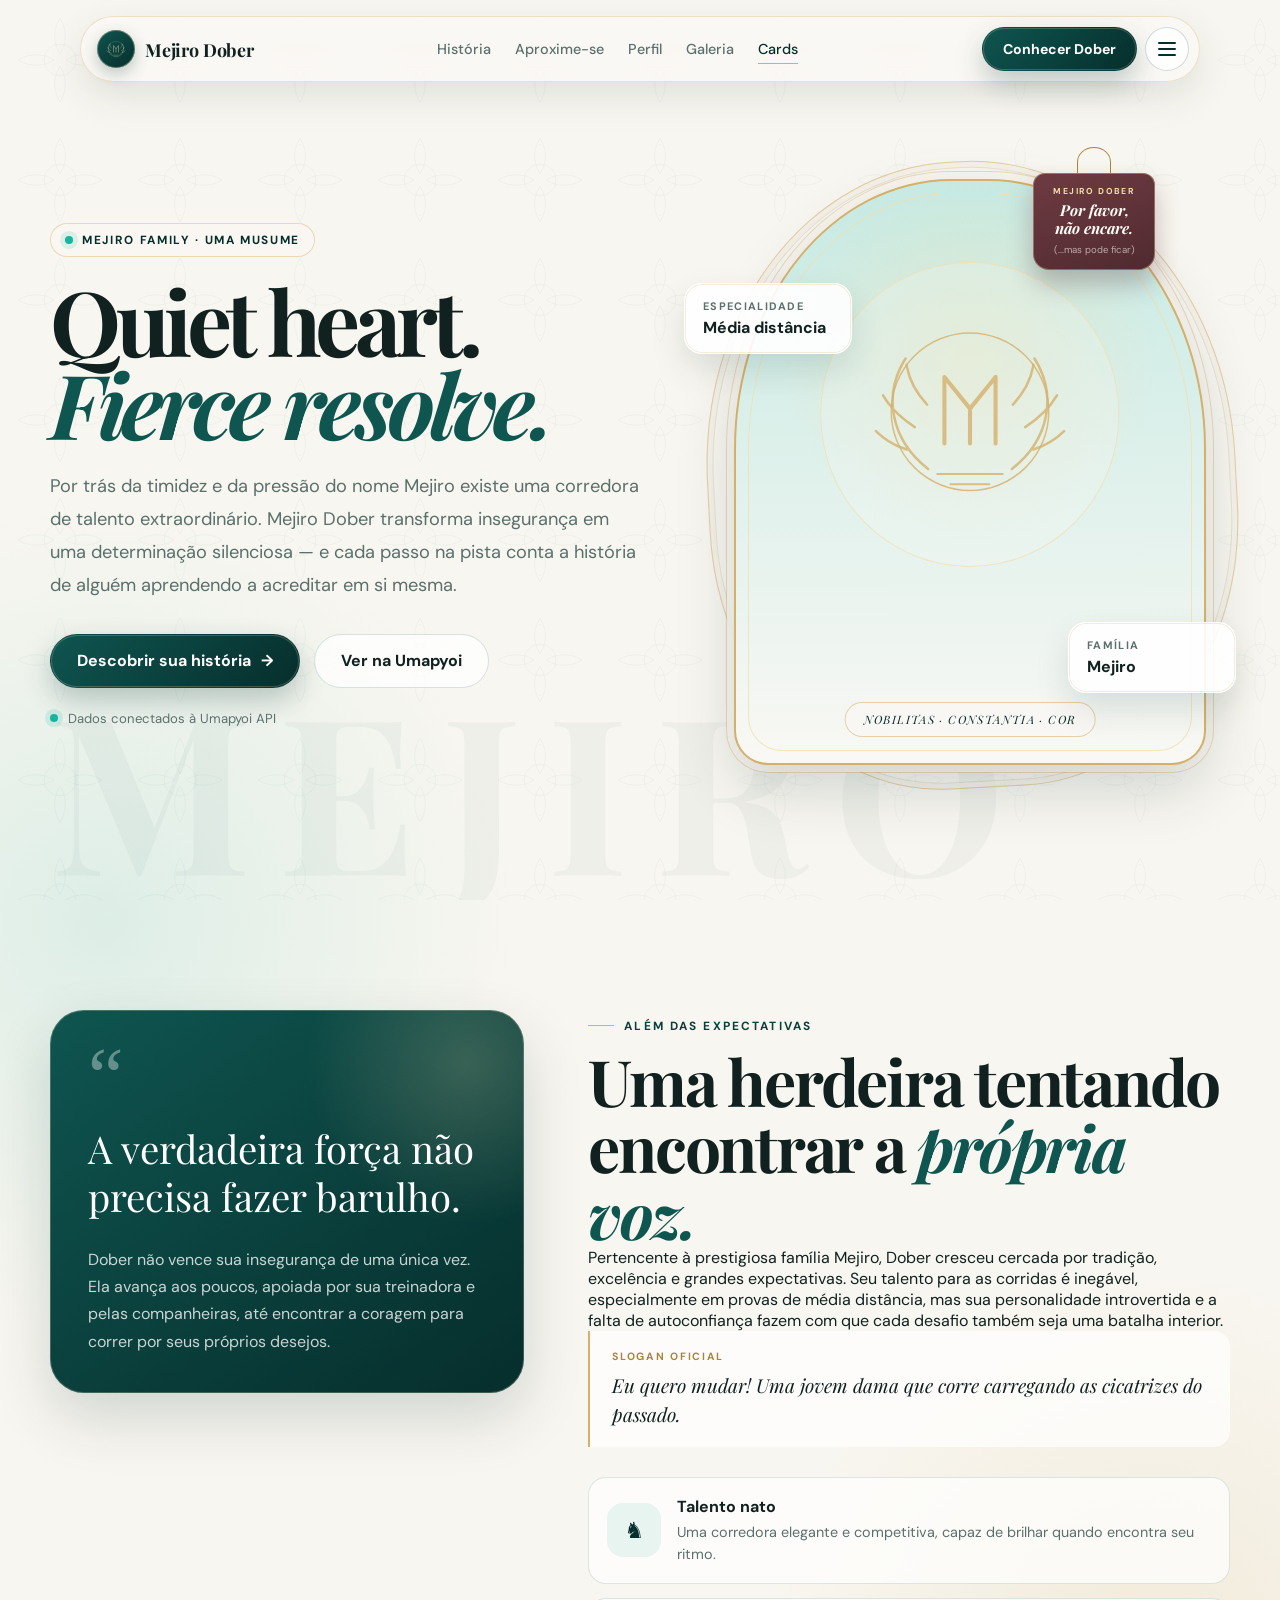
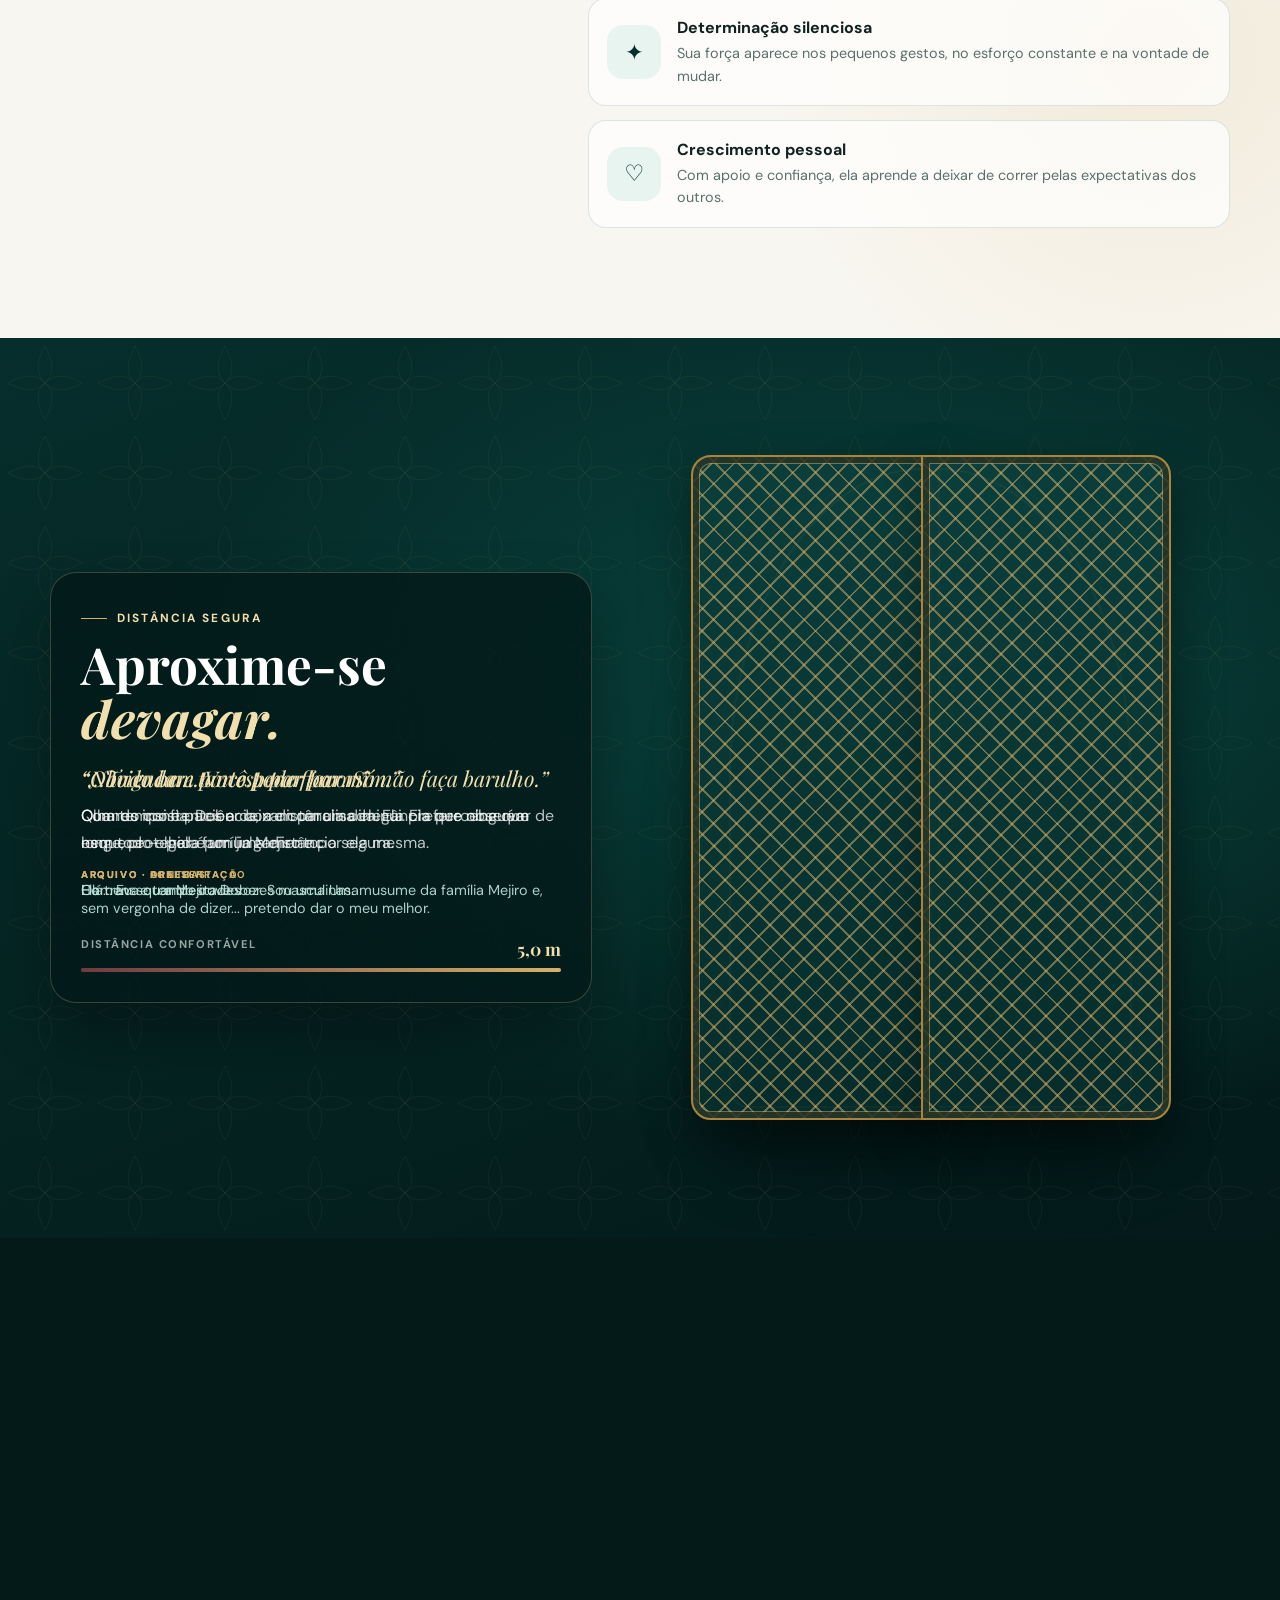
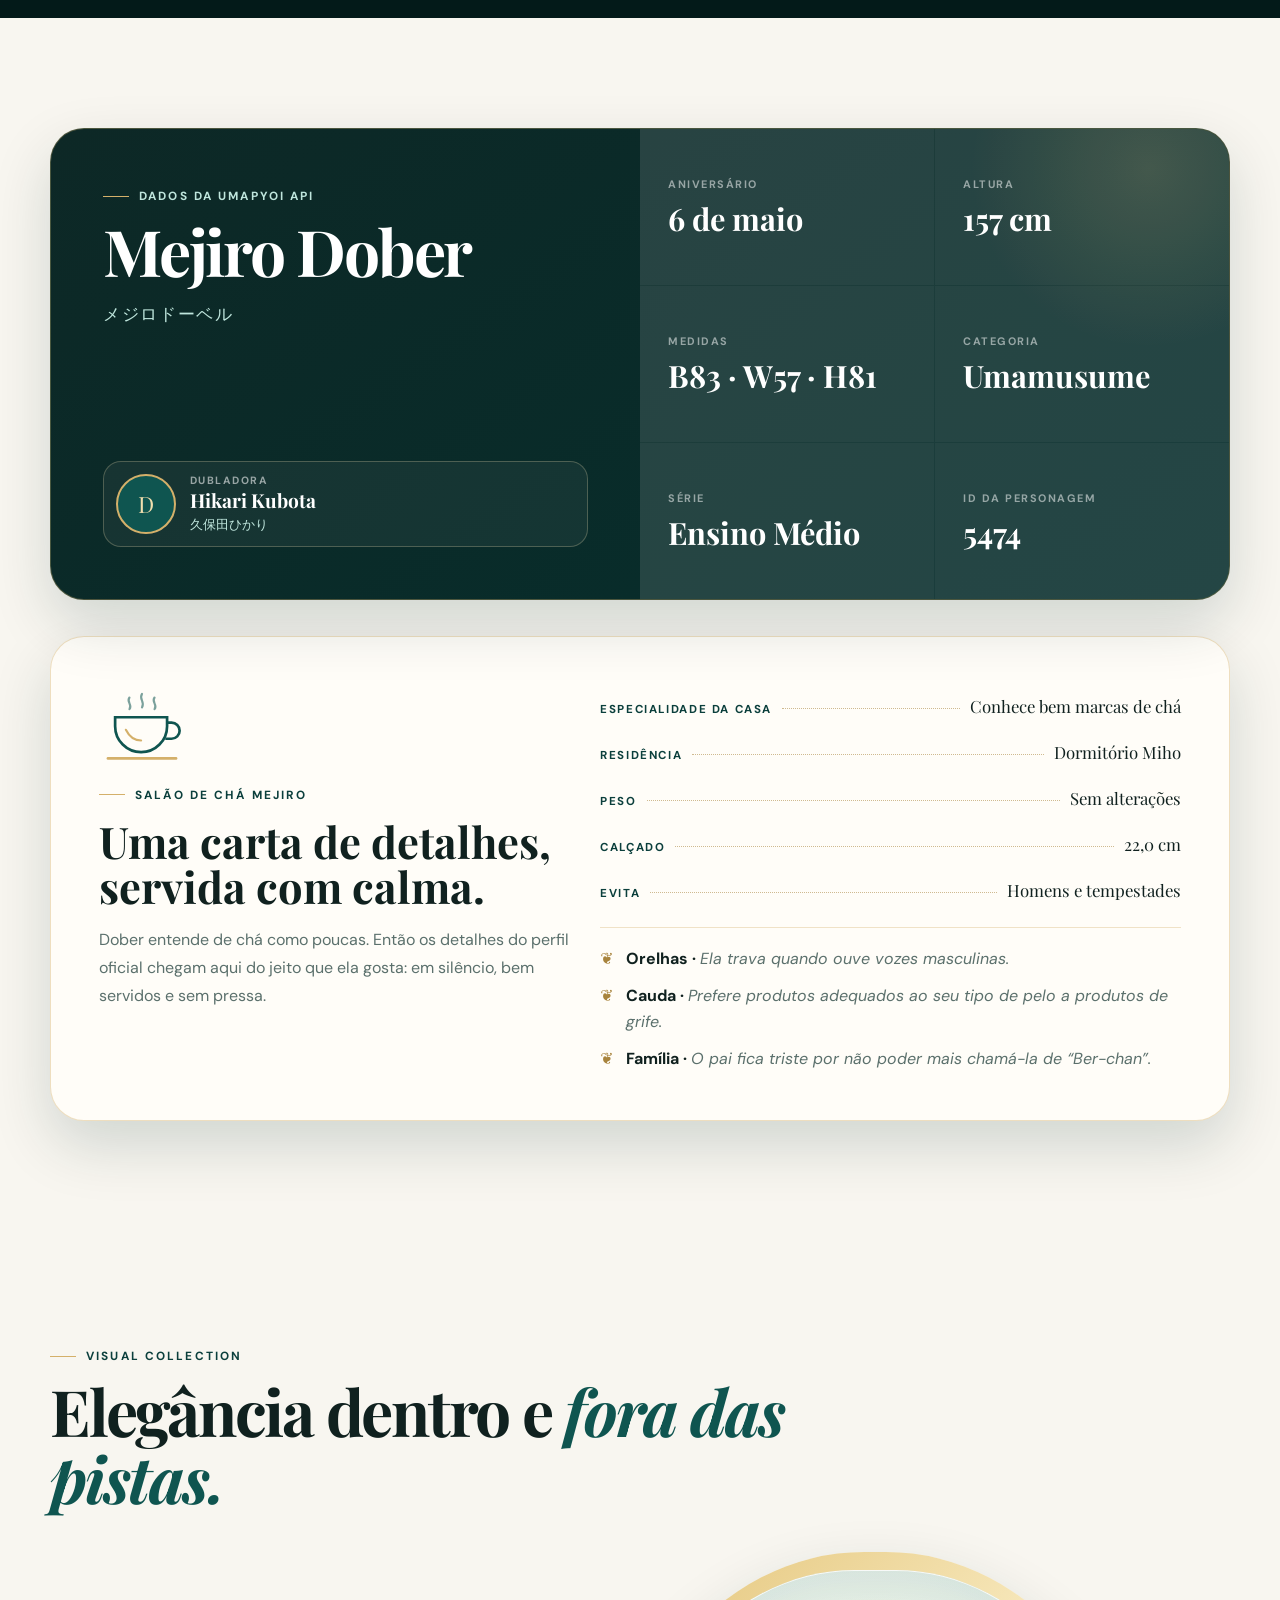
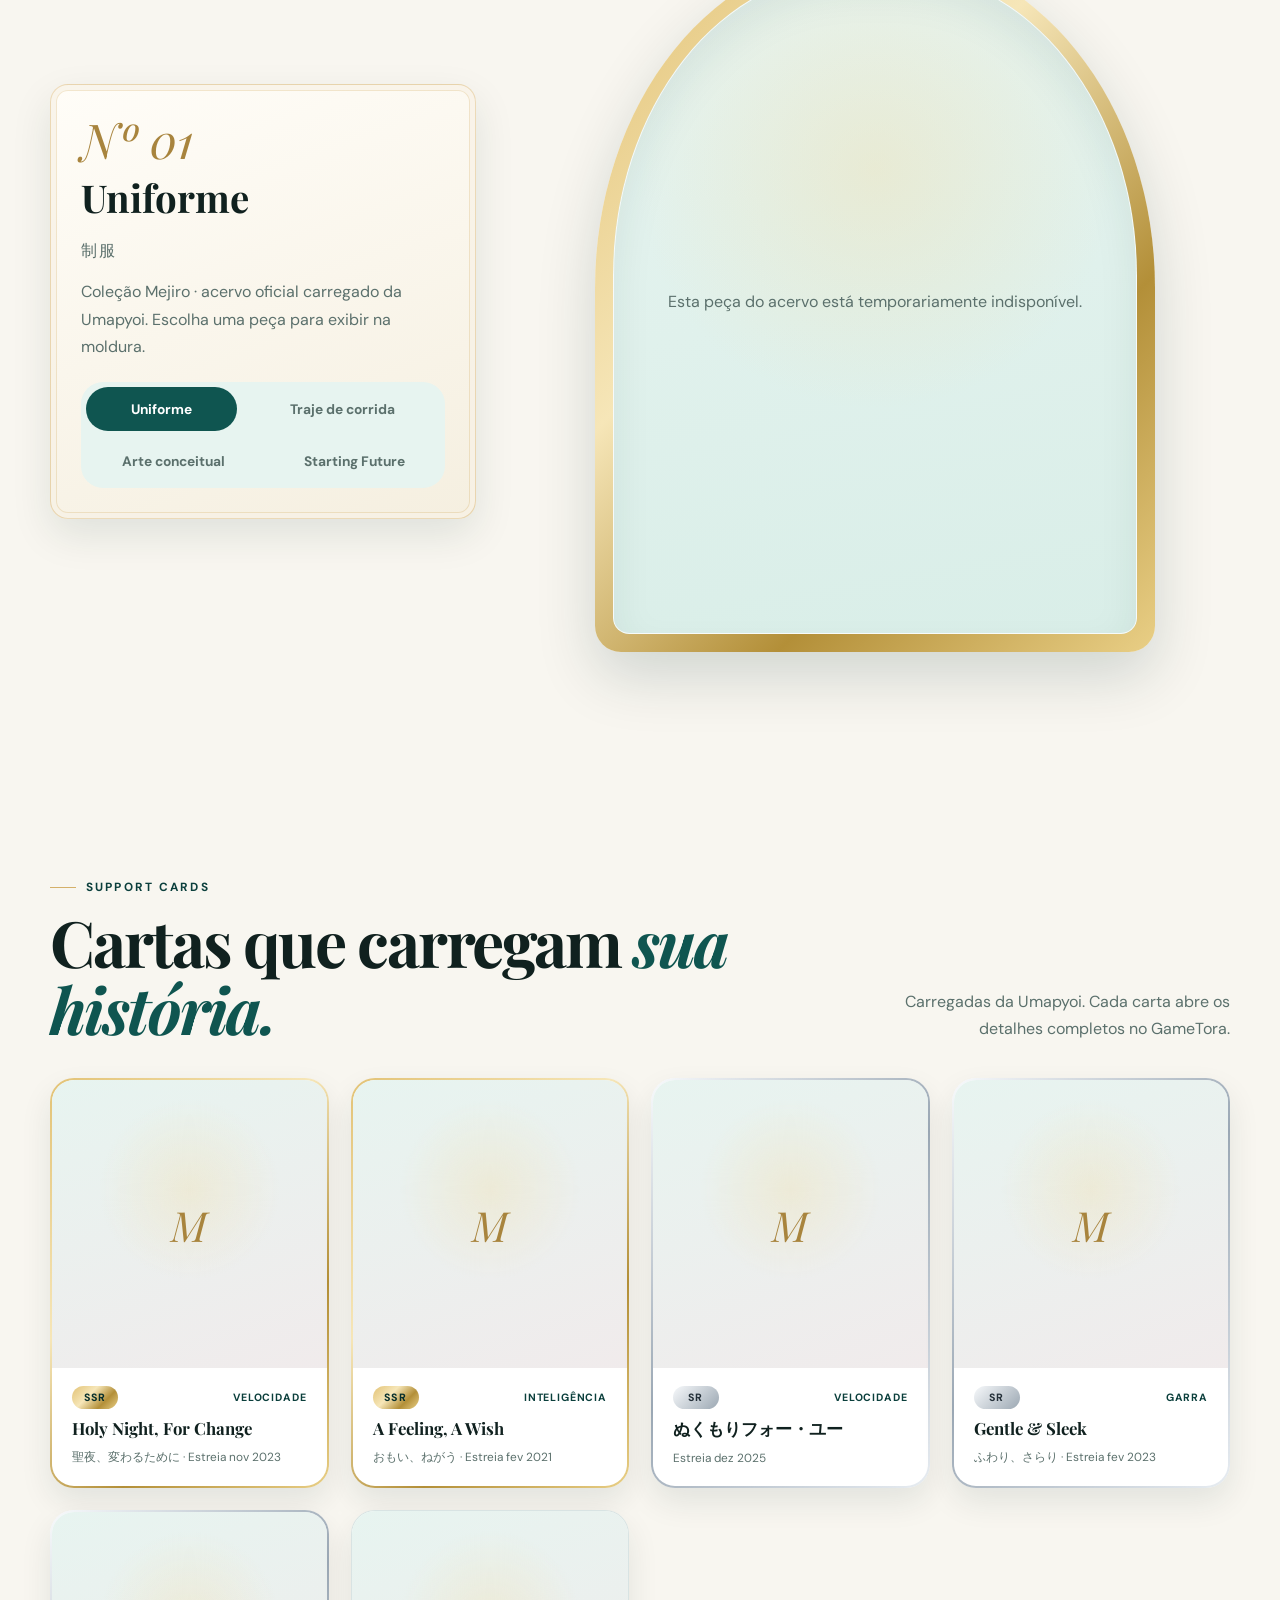
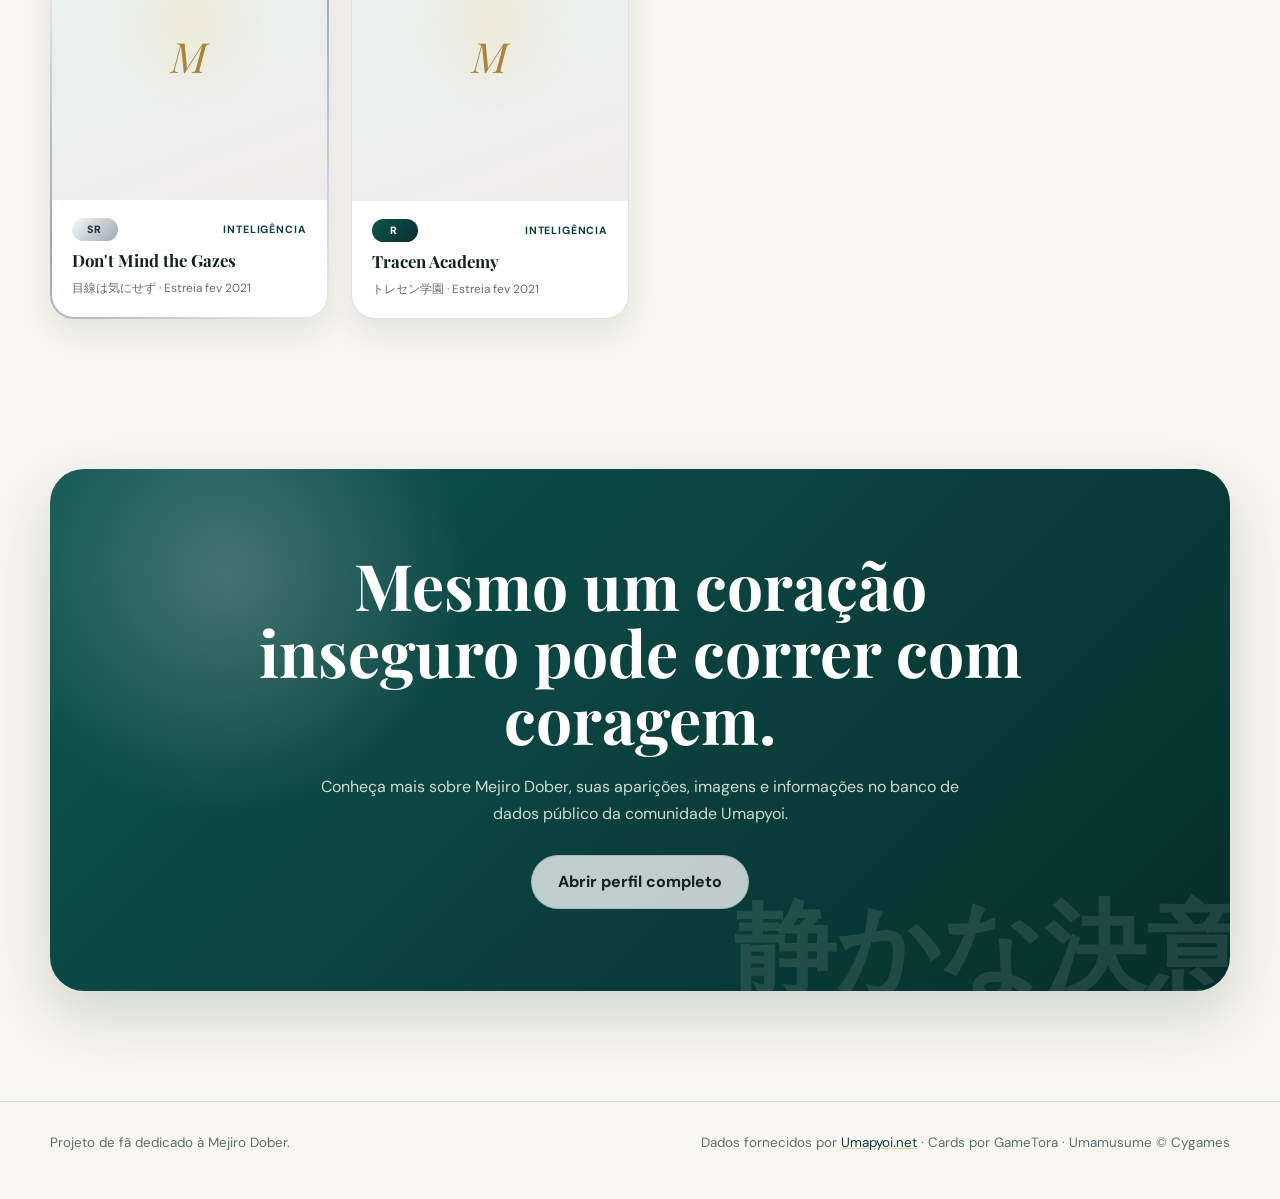
==== commit 0e4ab988: "wonder acute add" ====
--- a/index.html
+++ b/index.html
@@ -417,6 +417,7 @@
             <a href="chiyo.html" style="--c:#f9879d">Sakura Chiyono O</a>
             <a href="machan.html" style="--c:#CF4436">Aston Machan</a>
             <a href="vivlos.html" style="--c:#404fb1">Vivlos</a>
+            <a href="acute.html" style="--c:#d85081">Wonder Acute</a>
           </nav>
         </div>
       </div>
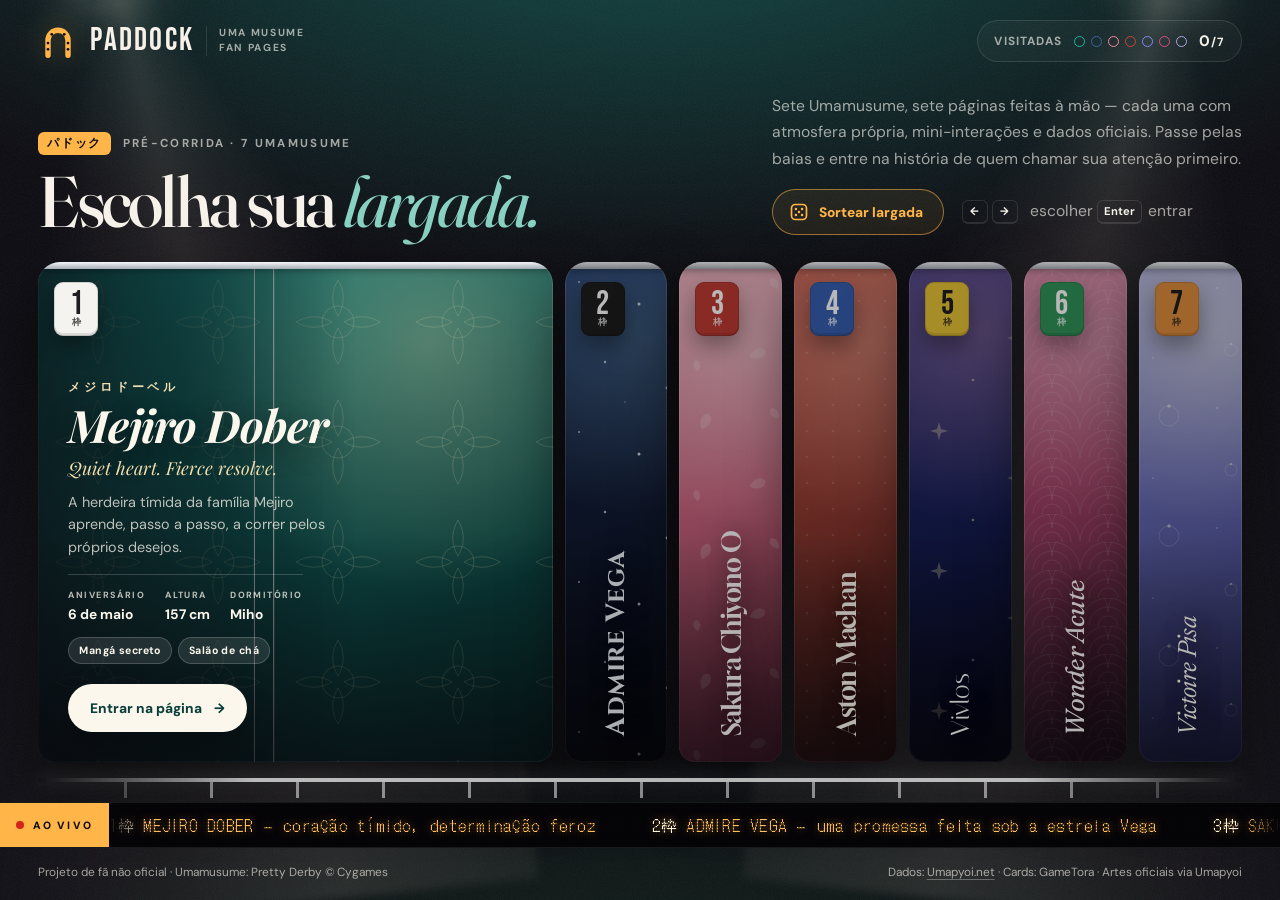
==== commit 0531b525: "update + victoire pisa" ====
--- a/index.html
+++ b/index.html
@@ -3,823 +3,1129 @@
 <head>
   <meta charset="UTF-8">
   <meta name="viewport" content="width=device-width, initial-scale=1.0">
-  <meta name="description" content="Landing page dedicada à Mejiro Dober, de Umamusume: Pretty Derby — elegância silenciosa da família Mejiro, com dados da API Umapyoi.">
-  <meta name="theme-color" content="#062e2c">
-  <title>Mejiro Dober — Quiet heart, fierce resolve</title>
+  <meta name="description" content="Paddock: escolha por qual Umamusume começar. Sete landing pages de fã de Umamusume: Pretty Derby, cada uma com atmosfera própria, interações e dados oficiais da Umapyoi.">
+  <meta name="theme-color" content="#0b0a10">
+  <meta property="og:type" content="website">
+  <meta property="og:locale" content="pt_BR">
+  <meta property="og:site_name" content="Paddock · Uma Musume fan pages">
+  <meta property="og:title" content="Paddock — Escolha sua largada">
+  <meta property="og:description" content="Sete Umamusume, sete páginas feitas à mão. Escolha por quem começar.">
+  <title>Paddock — Escolha sua Umamusume</title>
+  <link rel="icon" href="data:image/svg+xml,%3Csvg xmlns='http://www.w3.org/2000/svg' viewBox='0 0 48 48'%3E%3Crect width='48' height='48' rx='12' fill='%230b0a10'/%3E%3Cpath d='M13 39V23a11 11 0 0 1 22 0v16' fill='none' stroke='%23ffb547' stroke-width='6.5' stroke-linecap='round'/%3E%3C/svg%3E">
   <script>document.documentElement.className += " js" + (matchMedia("(prefers-reduced-motion: reduce)").matches ? "" : " motion");</script>
 
   <link rel="preconnect" href="https://fonts.googleapis.com">
   <link rel="preconnect" href="https://fonts.gstatic.com" crossorigin>
   <link rel="preconnect" href="https://images.microcms-assets.io">
-  <link rel="preload" as="image" fetchpriority="high"
-    href="https://images.microcms-assets.io/assets/973fc097984b400db8729642ddff5938/8e3a7d3cffe04f79accd7027d99d6c6a/mejirodober_02.png?w=960&fm=webp&q=80"
-    imagesrcset="https://images.microcms-assets.io/assets/973fc097984b400db8729642ddff5938/8e3a7d3cffe04f79accd7027d99d6c6a/mejirodober_02.png?w=480&fm=webp&q=80 480w, https://images.microcms-assets.io/assets/973fc097984b400db8729642ddff5938/8e3a7d3cffe04f79accd7027d99d6c6a/mejirodober_02.png?w=720&fm=webp&q=80 720w, https://images.microcms-assets.io/assets/973fc097984b400db8729642ddff5938/8e3a7d3cffe04f79accd7027d99d6c6a/mejirodober_02.png?w=960&fm=webp&q=80 960w"
-    imagesizes="(max-width: 900px) 80vw, 34vw">
-  <link href="https://fonts.googleapis.com/css2?family=DM+Sans:opsz,wght@9..40,400;9..40,500;9..40,700&family=Playfair+Display:ital,wght@0,500;0,700;1,500;1,700&display=swap" rel="stylesheet">
+  <link href="https://fonts.googleapis.com/css2?family=Bebas+Neue&family=Cinzel:wght@700&family=DM+Sans:opsz,wght@9..40,400;9..40,500;9..40,700;9..40,800&family=DotGothic16&family=Fraunces:ital,opsz,wght@0,9..144,500;1,9..144,400;1,9..144,500&family=Gloock&family=Italiana&family=Newsreader:ital,opsz,wght@1,6..72,400&family=Playfair+Display:ital,wght@1,700&display=swap" rel="stylesheet">
   <link rel="stylesheet" href="assets/uma-core.css">
 
   <style>
+    @property --glow {
+      syntax: "<color>";
+      inherits: true;
+      initial-value: #19b49e;
+    }
+
     :root {
-      --teal-950: #031a19;
-      --teal-900: #062e2c;
-      --teal-800: #0b3f3c;
-      --teal-700: #0f5550;
-      --teal: #19b49e;
-      --mint: #bfe6dd;
-      --mint-soft: #e7f4f0;
-      --cream: #f8f6f0;
-      --paper: #fffdf8;
-      --gold: #d4b06a;
-      --gold-light: #f1dfae;
-      --gold-deep: #a8843d;
-      --wine: #6f3b42;
-      --ink: #10211f;
-      --muted: #5b706c;
-      --line: rgba(15, 85, 80, .14);
-      --foil: linear-gradient(135deg, #e2c275 0%, #f6e6b8 38%, #b38f38 70%, #e9cf86 100%);
-      --shadow: 0 24px 60px rgba(6, 46, 44, .16);
-      --radius-xl: 34px;
-      --radius-lg: 24px;
-
-      --sw-toggle-bg: rgba(255, 255, 255, .74);
-      --sw-toggle-ink: var(--teal-900);
-      --sw-toggle-line: rgba(15, 85, 80, .2);
-      --sw-panel-bg: rgba(255, 253, 248, .98);
-      --sw-panel-ink: var(--ink);
-      --sw-panel-muted: var(--muted);
-      --sw-panel-line: rgba(212, 176, 106, .35);
-      --sw-hover-bg: var(--mint-soft);
-      --sw-hover-ink: var(--teal-900);
-      --sw-shadow: 0 20px 46px rgba(6, 46, 44, .18);
+      --night: #0b0a10;
+      --night-2: #15121c;
+      --ink: #f6f2ea;
+      --muted: rgba(246, 242, 234, .64);
+      --line: rgba(246, 242, 234, .12);
+      --amber: #ffb547;
+      --pad: clamp(16px, 3vw, 44px);
+      --ease: cubic-bezier(.22, 1, .36, 1);
+      --jp: "Hiragino Sans", "Yu Gothic", "Meiryo", "Noto Sans JP", sans-serif;
+      transition: --glow 1s ease;
     }
 
     *, *::before, *::after { box-sizing: border-box; }
     * { margin: 0; padding: 0; }
-    html { scroll-behavior: smooth; scroll-padding-top: 100px; }
+
+    html { background: var(--night); }
 
     body {
+      display: grid;
+      grid-template-columns: minmax(0, 1fr);
+      grid-template-rows: auto auto minmax(470px, 1fr) auto auto;
       min-width: 320px;
+      min-height: 100vh;
+      min-height: 100svh;
       overflow-x: hidden;
       color: var(--ink);
-      background: radial-gradient(circle at 8% 10%, rgba(25, 180, 158, .12), transparent 26rem), radial-gradient(circle at 90% 18%, rgba(212, 176, 106, .16), transparent 24rem), var(--cream);
+      background:
+        url("data:image/svg+xml,%3Csvg xmlns='http://www.w3.org/2000/svg' width='180' height='180'%3E%3Cfilter id='n'%3E%3CfeTurbulence type='fractalNoise' baseFrequency='.9' numOctaves='3' stitchTiles='stitch'/%3E%3CfeColorMatrix values='0 0 0 0 1 0 0 0 0 1 0 0 0 0 1 0 0 0 .055 0'/%3E%3C/filter%3E%3Crect width='100%25' height='100%25' filter='url(%23n)'/%3E%3C/svg%3E"),
+        radial-gradient(1200px 560px at 50% -14%, color-mix(in oklab, var(--glow) 40%, transparent), transparent 72%),
+        radial-gradient(900px 380px at 50% 112%, rgba(31, 154, 82, .16), transparent 70%),
+        var(--night);
       font-family: "DM Sans", system-ui, sans-serif;
       -webkit-font-smoothing: antialiased;
     }
 
-    body::before {
+    a { color: inherit; }
+    button { color: inherit; font: inherit; }
+    img { display: block; }
+    :focus-visible { outline: 3px solid var(--amber); outline-offset: 4px; }
+    ::selection { color: var(--night); background: var(--amber); }
+
+    /* ------------------------------------------------------------ refletores */
+    .floodlight {
+      position: fixed;
+      top: -8vh;
+      z-index: 0;
+      width: 52vw;
+      height: 110vh;
+      pointer-events: none;
+      background: conic-gradient(from 150deg at 50% 0%, transparent 0deg, rgba(255, 244, 222, .05) 12deg, rgba(255, 244, 222, .1) 22deg, rgba(255, 244, 222, .05) 32deg, transparent 46deg);
+      filter: blur(4px);
+    }
+    .floodlight.left { left: -18vw; transform-origin: 50% 0; transform: rotate(-6deg); }
+    .floodlight.right { right: -18vw; transform-origin: 50% 0; transform: scaleX(-1) rotate(-6deg); }
+    .motion .floodlight.left { animation: sweep 11s ease-in-out infinite alternate; }
+    .motion .floodlight.right { animation: sweep-r 13s ease-in-out infinite alternate; }
+    @keyframes sweep { to { transform: rotate(4deg); } }
+    @keyframes sweep-r { to { transform: scaleX(-1) rotate(5deg); } }
+    .floodlight::before {
       content: "";
+      position: absolute;
+      top: 6vh;
+      left: 50%;
+      width: 64px;
+      height: 14px;
+      border-radius: 8px;
+      background: radial-gradient(circle, #fffbe9 0 3px, transparent 4px) 0 0 / 16px 14px;
+      box-shadow: 0 0 40px 14px rgba(255, 244, 222, .22);
+      transform: translateX(-50%);
+    }
+
+    /* ----------------------------------------------------------------- topo */
+    .top {
+      position: relative;
+      z-index: 2;
+      display: flex;
+      align-items: center;
+      justify-content: space-between;
+      gap: 20px;
+      padding: 20px var(--pad) 0;
+    }
+
+    .logo { display: inline-flex; align-items: center; gap: 12px; text-decoration: none; }
+    .logo-mark { width: 40px; height: 40px; color: var(--amber); filter: drop-shadow(0 0 14px rgba(255, 181, 71, .35)); }
+    .logo-word { font-family: "Bebas Neue", sans-serif; font-size: 2rem; letter-spacing: .07em; line-height: 1; }
+    .logo-sub {
+      padding-left: 12px;
+      border-left: 1px solid var(--line);
+      color: var(--muted);
+      font-size: .64rem;
+      font-weight: 700;
+      letter-spacing: .16em;
+      line-height: 1.45;
+      text-transform: uppercase;
+    }
+
+    .visits {
+      display: flex;
+      align-items: center;
+      gap: 12px;
+      min-height: 42px;
+      padding: 0 16px;
+      border: 1px solid var(--line);
+      border-radius: 999px;
+      background: rgba(255, 255, 255, .03);
+      color: var(--muted);
+      font-size: .74rem;
+      font-weight: 700;
+      letter-spacing: .1em;
+      text-transform: uppercase;
+    }
+    .visits-dots { display: flex; gap: 6px; }
+    .visits-dots i { width: 11px; height: 11px; border: 1.5px solid var(--c); border-radius: 50%; transition: background .4s ease, box-shadow .4s ease; }
+    .visits-dots i.is-visited { background: var(--c); box-shadow: 0 0 10px var(--c); }
+    .visits-count { color: var(--ink); font-variant-numeric: tabular-nums; }
+    .visits-count b { font-size: .95rem; }
+    .visits.is-complete { border-color: rgba(255, 181, 71, .5); color: var(--amber); }
+
+    /* ----------------------------------------------------------------- intro */
+    .intro {
+      position: relative;
+      z-index: 2;
+      display: grid;
+      grid-template-columns: minmax(0, 1fr) minmax(0, 470px);
+      align-items: end;
+      gap: 18px 56px;
+      padding: clamp(18px, 3.4vh, 34px) var(--pad) clamp(18px, 3vh, 28px);
+    }
+
+    .kicker {
+      display: flex;
+      align-items: center;
+      gap: 12px;
+      color: var(--muted);
+      font-size: .72rem;
+      font-weight: 700;
+      letter-spacing: .2em;
+      text-transform: uppercase;
+    }
+    .kicker span { padding: 4px 9px; border-radius: 6px; color: var(--night); background: var(--amber); font-family: var(--jp); letter-spacing: .14em; }
+
+    h1 {
+      margin-top: 14px;
+      font-family: "Fraunces", serif;
+      font-size: clamp(2.7rem, 5.6vw, 5.4rem);
+      font-variation-settings: "opsz" 144;
+      font-weight: 500;
+      line-height: .92;
+      letter-spacing: -.04em;
+    }
+    h1 em { color: color-mix(in oklab, var(--glow) 62%, #fff); font-style: italic; font-weight: 400; }
+
+    .intro-side p { color: var(--muted); font-size: .98rem; line-height: 1.7; }
+    .intro-actions { display: flex; flex-wrap: wrap; align-items: center; gap: 12px 18px; margin-top: 16px; }
+
+    .shuffle {
+      display: inline-flex;
+      align-items: center;
+      gap: 10px;
+      min-height: 46px;
+      padding: 0 20px 0 16px;
+      border: 1px solid rgba(255, 181, 71, .55);
+      border-radius: 999px;
+      color: var(--amber);
+      background: rgba(255, 181, 71, .08);
+      font-size: .86rem;
+      font-weight: 800;
+      cursor: pointer;
+      transition: background .2s ease, transform .2s ease;
+    }
+    .shuffle:hover { background: rgba(255, 181, 71, .16); transform: translateY(-2px); }
+    .shuffle svg { width: 20px; height: 20px; }
+    .shuffle.is-rolling svg { animation: roll .5s linear infinite; }
+    @keyframes roll { to { transform: rotate(360deg); } }
+
+    .keys { display: flex; align-items: center; gap: 6px; color: var(--muted); font-size: .74rem; }
+    kbd {
+      display: inline-grid;
+      place-items: center;
+      min-width: 26px;
+      height: 24px;
+      padding: 0 6px;
+      border: 1px solid var(--line);
+      border-bottom-width: 2px;
+      border-radius: 6px;
+      color: var(--ink);
+      font: 700 .7rem "DM Sans", sans-serif;
+    }
+    kbd + kbd { margin-left: -2px; }
+    .keys kbd:nth-of-type(2) { margin-right: 6px; }
+
+    /* ------------------------------------------------------------------ baias */
+    .stage { position: relative; z-index: 2; display: flex; flex-direction: column; min-height: 0; }
+
+    .gates {
+      display: flex;
+      flex: 1;
+      gap: 12px;
+      min-height: 0;
+      max-height: 780px;
+      padding: 0 var(--pad);
+      list-style: none;
+    }
+
+    .gate { position: relative; flex: 1 1 0; min-width: 0; transition: flex-grow .8s var(--ease); }
+    .gate.is-active { flex-grow: 5; }
+    .is-booting .gate { transition: none; }
+
+    .gate[data-slug="dober"], .launch[data-slug="dober"] { --g-font: "Playfair Display", serif; --g-style: italic; --g-weight: 700; --g-track: -.02em; }
+    .gate[data-slug="ayabe"], .launch[data-slug="ayabe"] { --g-font: "Cinzel", serif; --g-weight: 700; --g-track: .02em; }
+    .gate[data-slug="chiyo"], .launch[data-slug="chiyo"] { --g-font: "Gloock", serif; --g-track: -.03em; }
+    .gate[data-slug="machan"], .launch[data-slug="machan"] { --g-font: "Gloock", serif; --g-track: -.03em; }
+    .gate[data-slug="vivlos"], .launch[data-slug="vivlos"] { --g-font: "Italiana", serif; --g-track: .01em; }
+    .gate[data-slug="acute"], .launch[data-slug="acute"] { --g-font: "Fraunces", serif; --g-style: italic; --g-weight: 400; --g-track: -.03em; }
+    .gate[data-slug="victoire"], .launch[data-slug="victoire"] { --g-font: "Newsreader", serif; --g-style: italic; --g-weight: 400; --g-track: -.025em; }
+
+    .gate-link {
+      position: absolute;
+      inset: 0;
+      display: block;
+      overflow: hidden;
+      border-radius: 22px 22px 16px 16px;
+      color: var(--t-ink);
+      background: var(--t-pattern), var(--t-bg);
+      box-shadow: 0 28px 60px rgba(0, 0, 0, .5), inset 0 0 0 1px rgba(255, 255, 255, .14);
+      text-decoration: none;
+      isolation: isolate;
+      -webkit-tap-highlight-color: transparent;
+      transition: filter .6s ease;
+    }
+    .gate-link:focus-visible { outline-color: var(--t-accent); }
+    .gates.has-active .gate:not(.is-active) .gate-link { filter: saturate(.8) brightness(.72); }
+    .gates.has-active .gate:not(.is-active):hover .gate-link { filter: saturate(.95) brightness(.9); }
+
+    /* Barra metálica do portão + sombra de chão para o nome vertical */
+    .gate-link::before {
+      content: "";
+      position: absolute;
+      inset: 0 0 auto;
+      z-index: 5;
+      height: 7px;
+      background: linear-gradient(180deg, #f6f8fa, #a5acb6);
+      box-shadow: 0 2px 6px rgba(0, 0, 0, .3);
+    }
+    .gate-link::after {
+      content: "";
+      position: absolute;
+      inset: auto 0 0;
+      z-index: 2;
+      height: 46%;
+      background: linear-gradient(0deg, rgba(9, 7, 13, .62), transparent);
+      pointer-events: none;
+    }
+
+    .gate-art { position: absolute; inset: 0; z-index: 1; pointer-events: none; }
+    .gate-art::after {
+      content: "";
+      position: absolute;
+      inset: 0;
+      background: linear-gradient(90deg, rgba(9, 7, 13, .74) 0%, rgba(9, 7, 13, .42) 34%, transparent 62%);
+      opacity: 0;
+      transition: opacity .6s ease;
+    }
+    .gate.is-active .gate-art::after { opacity: 1; }
+
+    /* As artes oficiais têm ~18% de vazio no topo: a imagem cresce e a baia corta o excesso. */
+    .gate-art img {
+      position: absolute;
+      bottom: -1.5%;
+      left: 50%;
+      width: auto;
+      max-width: none;
+      height: 114%;
+      transform: translateX(-50%);
+      transform-origin: 50% 100%;
+      filter: drop-shadow(0 24px 34px rgba(0, 0, 0, .42));
+      transition: left .8s var(--ease), transform .8s var(--ease);
+    }
+    .gate.is-active .gate-art img { left: 74%; transform: translateX(-50%) scale(1.02); }
+
+    .gate-no {
+      position: absolute;
+      top: 20px;
+      left: 16px;
+      z-index: 5;
+      display: grid;
+      place-items: center;
+      align-content: center;
+      width: 44px;
+      height: 54px;
+      border-radius: 9px;
+      color: var(--frame-ink);
+      background: var(--frame);
+      box-shadow: 0 10px 22px rgba(0, 0, 0, .35), inset 0 0 0 1px rgba(0, 0, 0, .14), inset 0 -3px 0 rgba(0, 0, 0, .1);
+      font-family: "Bebas Neue", sans-serif;
+      line-height: .86;
+    }
+    .gate-no b { font-size: 2.05rem; font-weight: 400; }
+    .gate-no small { font-family: var(--jp); font-size: .58rem; font-weight: 700; opacity: .8; }
+
+    .gate-visited {
+      position: absolute;
+      top: 20px;
+      right: 14px;
+      z-index: 5;
+      display: none;
+      align-items: center;
+      gap: 6px;
+      height: 26px;
+      padding: 0 8px;
+      border-radius: 999px;
+      color: var(--t-deep);
+      background: var(--t-ink);
+      box-shadow: 0 6px 16px rgba(0, 0, 0, .28);
+      font-size: .62rem;
+      font-weight: 800;
+      letter-spacing: .1em;
+      text-transform: uppercase;
+    }
+    .gate.is-visited .gate-visited { display: inline-flex; }
+    .gate-visited b { font-size: .8rem; letter-spacing: 0; }
+    .gate:not(.is-active) .gate-visited span { position: absolute; width: 1px; height: 1px; overflow: hidden; clip: rect(0 0 0 0); white-space: nowrap; }
+
+    .gate-vname {
+      position: absolute;
+      left: 50%;
+      bottom: 26px;
+      z-index: 3;
+      font-family: var(--g-font);
+      font-size: clamp(1.45rem, 2.05vw, 2.2rem);
+      font-style: var(--g-style, normal);
+      font-weight: var(--g-weight, 400);
+      letter-spacing: var(--g-track, 0);
+      line-height: 1;
+      white-space: nowrap;
+      writing-mode: vertical-rl;
+      text-shadow: 0 4px 24px rgba(0, 0, 0, .7);
+      transform: translateX(-50%) rotate(180deg);
+      transition: opacity .3s ease;
+    }
+    .gate.is-active .gate-vname { opacity: 0; }
+
+    .gate-body {
+      position: absolute;
+      left: 0;
+      bottom: 0;
+      z-index: 4;
+      display: flex;
+      flex-direction: column;
+      align-items: flex-start;
+      width: clamp(250px, 24vw, 420px);
+      padding: 0 0 30px 30px;
+      opacity: 0;
+      transform: translateY(18px);
+      pointer-events: none;
+      transition: opacity .25s ease, transform .4s var(--ease);
+    }
+    .gate.is-active .gate-body {
+      opacity: 1;
+      transform: none;
+      transition: opacity .5s ease .22s, transform .8s var(--ease) .18s;
+    }
+
+    .gate-jp { color: var(--t-accent); font-family: var(--jp); font-size: .74rem; font-weight: 700; letter-spacing: .32em; }
+    .gate-name {
+      margin-top: 8px;
+      font-family: var(--g-font);
+      font-size: clamp(2.3rem, 3.5vw, 3.8rem);
+      font-style: var(--g-style, normal);
+      font-weight: var(--g-weight, 400);
+      letter-spacing: var(--g-track, 0);
+      line-height: .94;
+      text-shadow: 0 8px 30px rgba(0, 0, 0, .45);
+      text-wrap: balance;
+    }
+    .gate-tagline { margin-top: 10px; color: var(--t-accent); font-family: var(--g-font); font-size: 1.12rem; font-style: var(--g-style, normal); line-height: 1.3; }
+    .gate-desc { margin-top: 12px; color: var(--t-soft); font-size: .9rem; line-height: 1.55; }
+    /* Cinzel é larga e toda em maiúsculas: menor, o nome da Vega cabe numa linha. */
+    .gate[data-slug="ayabe"] .gate-name { font-size: clamp(1.9rem, 2.7vw, 2.8rem); }
+    .gate[data-slug="ayabe"] .gate-tagline { font-size: .96rem; }
+    .gate-facts { display: flex; gap: 20px; margin-top: 16px; padding-top: 14px; border-top: 1px solid rgba(255, 255, 255, .18); font-size: .86rem; font-weight: 700; }
+    .gate-facts > span { display: grid; gap: 4px; white-space: nowrap; }
+    .gate-facts small { color: var(--t-soft); font-size: .56rem; font-weight: 700; letter-spacing: .16em; text-transform: uppercase; }
+    .gate-tags { display: flex; flex-wrap: wrap; gap: 6px; margin-top: 14px; }
+    .gate-tags span { padding: 6px 10px; border: 1px solid rgba(255, 255, 255, .18); border-radius: 999px; background: rgba(255, 255, 255, .1); font-size: .66rem; font-weight: 700; letter-spacing: .04em; }
+    .gate-cta {
+      display: inline-flex;
+      align-items: center;
+      gap: 12px;
+      min-height: 48px;
+      margin-top: 20px;
+      padding: 0 22px;
+      border-radius: 999px;
+      color: var(--t-deep);
+      background: var(--t-ink);
+      box-shadow: 0 14px 30px rgba(0, 0, 0, .3);
+      font-size: .86rem;
+      font-weight: 800;
+    }
+    .gate-cta span { transition: transform .3s var(--ease); }
+    .gate-link:hover .gate-cta span { transform: translateX(5px); }
+    .gate-arrow { display: none; }
+
+    /* Portas da largada: fechadas na chegada, abrem em sequência */
+    .door { position: absolute; bottom: 0; z-index: 6; display: none; width: 50%; height: 58%; pointer-events: none; }
+    .door-l { left: 0; transform-origin: 0 50%; border-radius: 0 0 0 16px; }
+    .door-r { right: 0; transform-origin: 100% 50%; border-radius: 0 0 16px 0; }
+    .motion .door {
+      display: block;
+      background:
+        linear-gradient(180deg, #f1f4f7 0, #c3c9d1 9px, #8b929c 17px, transparent 17px),
+        repeating-linear-gradient(90deg, transparent 0 13px, rgba(226, 231, 237, .3) 13px 16px),
+        repeating-linear-gradient(0deg, transparent 0 22px, rgba(226, 231, 237, .16) 22px 24px),
+        linear-gradient(180deg, rgba(46, 50, 60, .95), rgba(18, 20, 26, .98));
+      box-shadow: inset 0 0 0 3px #b7bec8, inset 0 0 0 4px rgba(0, 0, 0, .35);
+      animation: 1s cubic-bezier(.65, 0, .25, 1) calc(.75s + var(--i) * .12s) both;
+    }
+    .motion .door-l { animation-name: door-l; }
+    .motion .door-r { animation-name: door-r; }
+    @keyframes door-l { 80% { opacity: 1; } to { opacity: 0; transform: perspective(800px) rotateY(-100deg); } }
+    @keyframes door-r { 80% { opacity: 1; } to { opacity: 0; transform: perspective(800px) rotateY(100deg); } }
+
+    .motion .gate { animation: gate-in 1s var(--ease) calc(var(--i) * .08s) both; }
+    @keyframes gate-in { from { opacity: 0; transform: translateY(48px); } }
+
+    .gate.is-picked .gate-link { animation: picked 1.2s ease-out; }
+    @keyframes picked {
+      from { box-shadow: 0 0 0 0 var(--t-accent), 0 28px 60px rgba(0, 0, 0, .5); }
+      to { box-shadow: 0 0 0 28px transparent, 0 28px 60px rgba(0, 0, 0, .5); }
+    }
+
+    /* Cerca interna da pista, sob as baias */
+    .rail { position: relative; height: 40px; margin: 0 var(--pad); }
+    .rail::before {
+      content: "";
+      position: absolute;
+      inset: 16px 0 auto;
+      height: 4px;
+      border-radius: 4px;
+      background: linear-gradient(90deg, transparent, rgba(255, 255, 255, .7) 18%, rgba(255, 255, 255, .7) 82%, transparent);
+      box-shadow: 0 0 18px rgba(255, 255, 255, .2);
+    }
+    .rail::after {
+      content: "";
+      position: absolute;
+      inset: 20px 0 auto;
+      height: 16px;
+      background: repeating-linear-gradient(90deg, rgba(255, 255, 255, .5) 0 3px, transparent 3px 86px);
+      -webkit-mask-image: linear-gradient(90deg, transparent, #000 16%, #000 84%, transparent);
+      mask-image: linear-gradient(90deg, transparent, #000 16%, #000 84%, transparent);
+    }
+
+    /* ---------------------------------------------------------------- painel */
+    .ticker {
+      position: relative;
+      z-index: 2;
+      display: flex;
+      align-items: stretch;
+      height: 46px;
+      border-block: 1px solid rgba(255, 255, 255, .08);
+      background: #050407;
+    }
+    .ticker-tag {
+      display: flex;
+      flex: 0 0 auto;
+      align-items: center;
+      gap: 9px;
+      padding: 0 16px;
+      color: var(--night);
+      background: var(--amber);
+      font-size: .66rem;
+      font-weight: 800;
+      letter-spacing: .2em;
+    }
+    .ticker-tag::before { content: ""; width: 8px; height: 8px; border-radius: 50%; background: #d4231a; }
+    .motion .ticker-tag::before { animation: blink 1.2s steps(2, jump-none) infinite; }
+    @keyframes blink { 50% { opacity: .2; } }
+    .ticker-viewport {
+      position: relative;
+      flex: 1;
+      overflow: hidden;
+      -webkit-mask-image: linear-gradient(90deg, transparent, #000 3%, #000 97%, transparent);
+      mask-image: linear-gradient(90deg, transparent, #000 3%, #000 97%, transparent);
+    }
+    .ticker-viewport::after {
+      content: "";
+      position: absolute;
+      inset: 0;
+      background: radial-gradient(circle, transparent 1px, rgba(5, 4, 7, .5) 1.3px) 0 0 / 3px 3px;
+      pointer-events: none;
+    }
+    .ticker-track {
+      display: flex;
+      align-items: center;
+      width: max-content;
+      height: 100%;
+      color: #ffbf5e;
+      font-family: "DotGothic16", monospace;
+      font-size: .98rem;
+      letter-spacing: .08em;
+      white-space: nowrap;
+      text-shadow: 0 0 8px rgba(255, 170, 60, .6);
+    }
+    .ticker-group { display: flex; gap: 56px; padding-right: 56px; }
+    .ticker-group b { margin-right: 8px; color: #fff3d6; font-weight: 400; }
+    .motion .ticker-track { animation: ticker 92s linear infinite; }
+    .ticker:hover .ticker-track { animation-play-state: paused; }
+    @keyframes ticker { to { transform: translateX(-50%); } }
+
+    .foot {
+      position: relative;
+      z-index: 2;
+      display: flex;
+      flex-wrap: wrap;
+      justify-content: space-between;
+      gap: 6px 20px;
+      padding: 16px var(--pad) 20px;
+      color: var(--muted);
+      font-size: .74rem;
+    }
+    .foot a { text-decoration: underline; text-decoration-color: rgba(255, 255, 255, .3); text-underline-offset: 3px; }
+    .foot a:hover { color: var(--ink); }
+
+    /* ------------------------------------------------------------- largada */
+    .launch {
       position: fixed;
       inset: 0;
-      z-index: -1;
-      pointer-events: none;
-      opacity: .22;
-      background-image: url("data:image/svg+xml,%3Csvg width='120' height='120' viewBox='0 0 120 120' xmlns='http://www.w3.org/2000/svg'%3E%3Cg fill='none' stroke='%230f5550' stroke-opacity='.16' stroke-width='1'%3E%3Ccircle cx='60' cy='60' r='16'/%3E%3Cpath d='M60 18c7 12 7 24 0 36-7-12-7-24 0-36Zm0 48c7 12 7 24 0 36-7-12-7-24 0-36ZM18 60c12-7 24-7 36 0-12 7-24 7-36 0Zm48 0c12-7 24-7 36 0-12 7-24 7-36 0Z'/%3E%3C/g%3E%3C/svg%3E");
-    }
-
-    a { color: inherit; text-decoration: none; }
-    button { color: inherit; font: inherit; }
-    img { display: block; max-width: 100%; }
-    ::selection { color: var(--teal-950); background: var(--gold-light); }
-    :focus-visible { outline: 3px solid rgba(212, 176, 106, .8); outline-offset: 4px; }
-
-    .container { width: min(1180px, calc(100% - 40px)); margin-inline: auto; }
-    .serif { font-family: "Playfair Display", serif; }
-    .kicker { display: inline-flex; align-items: center; gap: 10px; color: var(--teal-800); font-size: .74rem; font-weight: 700; letter-spacing: .18em; text-transform: uppercase; }
-    .kicker::before { content: ""; width: 26px; height: 1px; background: var(--gold); }
-    .section-title { max-width: 760px; margin-top: 14px; font-family: "Playfair Display", serif; font-size: clamp(2.3rem, 5vw, 4.4rem); font-weight: 700; line-height: 1.04; letter-spacing: -.035em; overflow-wrap: anywhere; }
-    .section-title em { color: var(--teal-700); font-style: italic; }
-
-    .btn { display: inline-flex; align-items: center; justify-content: center; gap: 10px; min-height: 54px; padding: 0 26px; border: 1px solid transparent; border-radius: 999px; font-weight: 700; cursor: pointer; transition: transform .3s var(--ease-out), box-shadow .3s ease, border-color .3s ease, background .3s ease; }
-    .btn:hover { transform: translateY(-2px); }
-    .btn-primary { color: #fff; background: linear-gradient(135deg, var(--teal-700), var(--teal-900)); box-shadow: 0 12px 28px rgba(6, 46, 44, .24), inset 0 0 0 1px rgba(241, 223, 174, .22); }
-    .btn-primary:hover { box-shadow: 0 16px 34px rgba(6, 46, 44, .3), inset 0 0 0 1px rgba(241, 223, 174, .5); }
-    .btn-light { border-color: rgba(15, 85, 80, .16); background: rgba(255, 255, 255, .74); }
-    .btn-light:hover { border-color: var(--gold); box-shadow: 0 10px 26px rgba(6, 46, 44, .1); }
-
-    /* ----------------------------------------------------------------- navbar */
-    .navbar { position: fixed; top: 16px; left: 50%; z-index: 60; width: min(1120px, calc(100% - 28px)); overflow: visible; border: 1px solid rgba(212, 176, 106, .34); border-radius: 999px; background: rgba(250, 248, 244, .92); box-shadow: 0 14px 38px rgba(6, 46, 44, .1); transform: translateX(-50%); transition: box-shadow .3s ease, background .3s ease; }
-    .navbar.is-scrolled { background: rgba(250, 248, 244, .97); box-shadow: 0 16px 40px rgba(6, 46, 44, .16); }
-    @media (min-width: 901px) and (hover: hover) { .navbar { background: rgba(250, 248, 244, .82); backdrop-filter: blur(14px); } }
-    .nav-inner { display: flex; align-items: center; justify-content: space-between; gap: 18px; min-height: 64px; padding: 8px 10px 8px 16px; }
-    .brand { display: flex; align-items: center; gap: 10px; font-family: "Playfair Display", serif; font-size: 1.12rem; font-weight: 700; letter-spacing: -.01em; white-space: nowrap; }
-    .brand-crest { display: grid; place-items: center; width: 38px; height: 38px; border-radius: 50%; color: var(--gold-light); background: linear-gradient(145deg, var(--teal-700), var(--teal-900)); box-shadow: 0 6px 16px rgba(6, 46, 44, .25), inset 0 0 0 1px rgba(241, 223, 174, .35); }
-    .brand-crest svg { width: 24px; height: 24px; }
-    .nav-links { display: flex; gap: 24px; color: var(--muted); font-size: .9rem; font-weight: 500; }
-    .nav-links a { position: relative; padding-block: 6px; transition: color .2s ease; }
-    .nav-links a::after { content: ""; position: absolute; left: 0; right: 0; bottom: 0; height: 1.5px; background: var(--gold); transform: scaleX(0); transition: transform .3s var(--ease-out); }
-    .nav-links a:hover, .nav-links a.is-active { color: var(--teal-900); }
-    .nav-links a:hover::after, .nav-links a.is-active::after { transform: scaleX(1); }
-    .nav-actions { display: flex; align-items: center; gap: 8px; }
-    .nav-cta { min-height: 44px; padding-inline: 20px; font-size: .88rem; }
-    .nav-progress { position: absolute; left: 28px; right: 28px; bottom: -1px; height: 1.5px; overflow: hidden; border-radius: 2px; pointer-events: none; }
-    .nav-progress span { display: block; height: 100%; background: linear-gradient(90deg, var(--teal), var(--gold)); transform: scaleX(var(--p, 0)); transform-origin: left; }
-
-    /* ------------------------------------------------------------------- hero */
-    .hero { position: relative; overflow: hidden; isolation: isolate; }
-    .hero::after { content: "MEJIRO"; position: absolute; left: max(20px, calc(50% - 590px)); bottom: 3%; z-index: -1; color: rgba(15, 85, 80, .04); font-family: "Playfair Display", serif; font-size: clamp(5rem, 17vw, 15rem); font-weight: 700; letter-spacing: .12em; line-height: .8; pointer-events: none; }
-    .hero-grid { display: grid; grid-template-columns: 1.05fr .95fr; align-items: center; gap: 56px; min-height: max(760px, 100svh); padding: 130px 0 80px; }
-    .eyebrow { display: inline-flex; align-items: center; gap: 9px; margin-bottom: 22px; padding: 8px 14px; border: 1px solid rgba(212, 176, 106, .45); border-radius: 999px; color: var(--teal-900); background: rgba(250, 248, 244, .8); font-size: .74rem; font-weight: 700; letter-spacing: .14em; text-transform: uppercase; }
-    .eyebrow::before { content: ""; width: 8px; height: 8px; border-radius: 50%; background: var(--teal); box-shadow: 0 0 0 5px rgba(25, 180, 158, .14); }
-    .hero h1 { font-family: "Playfair Display", serif; font-size: clamp(3.4rem, 7vw, 7rem); font-weight: 700; line-height: .92; letter-spacing: -.06em; }
-    .hero h1 span { display: block; color: var(--teal-700); font-style: italic; }
-    .hero-lede { max-width: 590px; margin: 26px 0 32px; color: var(--muted); font-size: clamp(1rem, 1.5vw, 1.14rem); line-height: 1.8; }
-    .hero-actions { display: flex; flex-wrap: wrap; gap: 14px; }
-    .api-line { display: flex; align-items: center; gap: 10px; margin-top: 22px; color: var(--muted); font-size: .82rem; }
-    .api-dot { width: 8px; height: 8px; border-radius: 50%; background: #e4a93d; box-shadow: 0 0 0 5px rgba(228, 169, 61, .14); }
-    .api-dot.is-online { background: var(--teal); box-shadow: 0 0 0 5px rgba(25, 180, 158, .15); }
-
-    .portrait-stage { position: relative; min-height: 640px; }
-    .portrait-orbit { position: absolute; inset: 1% -1% 1% 2%; border: 1px solid rgba(212, 176, 106, .58); border-radius: 49% 49% 43% 43%; box-shadow: inset 0 0 0 5px rgba(250, 248, 244, .7), inset 0 0 0 6px rgba(168, 132, 61, .18); transform: rotate(-3deg); }
-    .portrait-card { position: absolute; inset: 24px 24px 30px 38px; overflow: hidden; border: 2px solid var(--gold); border-radius: 46% 46% var(--radius-xl) var(--radius-xl); background: radial-gradient(circle at 50% 30%, rgba(241, 223, 174, .38), transparent 40%), linear-gradient(180deg, rgba(25, 180, 158, .16), rgba(250, 248, 244, .95)), var(--mint-soft); box-shadow: var(--shadow), 0 0 0 7px rgba(250, 248, 244, .92), 0 0 0 8px rgba(212, 176, 106, .4); }
-    .portrait-card::before { content: ""; position: absolute; inset: 12px; z-index: 3; border: 1px solid rgba(241, 223, 174, .75); border-radius: inherit; pointer-events: none; }
-    .portrait-crest { position: absolute; top: 14%; left: 50%; width: min(64%, 320px); aspect-ratio: 1; padding: 26px; border: 1px solid rgba(241, 223, 174, .7); border-radius: 50%; color: rgba(212, 176, 106, .78); background: rgba(250, 248, 244, .22); transform: translateX(-50%); }
-    .portrait-crest svg { width: 100%; height: 100%; }
-    .portrait-card img { position: absolute; inset: 22px 0 0; z-index: 2; width: 100%; height: calc(100% - 22px); object-fit: contain; object-position: center bottom; opacity: 0; transform: translateY(20px); transition: opacity .8s ease, transform 1s var(--ease-out); }
-    .portrait-card img.is-loaded { opacity: 1; transform: none; }
-    .portrait-motto { position: absolute; left: 50%; bottom: 26px; z-index: 3; max-width: calc(100% - 72px); padding: 9px 18px; border: 1px solid rgba(212, 176, 106, .55); border-radius: 999px; color: var(--teal-900); background: rgba(250, 248, 244, .88); font-family: "Playfair Display", serif; font-size: .72rem; font-style: italic; letter-spacing: .12em; text-align: center; text-transform: uppercase; white-space: nowrap; transform: translateX(-50%); }
-    .floating-card { position: absolute; z-index: 4; min-width: 168px; padding: 15px 18px; border: 1px solid rgba(255, 255, 255, .85); border-radius: 18px; background: rgba(255, 255, 255, .9); box-shadow: 0 16px 34px rgba(6, 46, 44, .12), inset 0 0 0 1px rgba(212, 176, 106, .24); }
-    .floating-card small { display: block; margin-bottom: 4px; color: var(--muted); font-size: .68rem; font-weight: 700; letter-spacing: .12em; text-transform: uppercase; }
-    .floating-card strong { font-size: 1rem; }
-    .floating-card.one { top: 20%; left: -12px; }
-    .floating-card.two { right: -6px; bottom: 16%; }
-
-    .hanger { position: absolute; top: -8px; right: 14%; z-index: 5; display: flex; flex-direction: column; align-items: center; transform-origin: 50% 0; }
-    .hanger-string { width: 34px; height: 30px; border: 1.5px solid var(--gold-deep); border-bottom: 0; border-radius: 50% 50% 0 0; }
-    .hanger-card { width: 122px; margin-top: -4px; padding: 12px 10px 14px; border-radius: 12px 12px 16px 16px; color: var(--paper); text-align: center; background: linear-gradient(160deg, var(--wine), #4f2a30); box-shadow: 0 14px 26px rgba(79, 42, 48, .3), inset 0 0 0 1px rgba(241, 223, 174, .35); }
-    .hanger-card small { display: block; margin-bottom: 4px; color: var(--gold-light); font-size: .54rem; font-weight: 700; letter-spacing: .16em; text-transform: uppercase; }
-    .hanger-card strong { display: block; font-family: "Playfair Display", serif; font-size: .95rem; font-style: italic; line-height: 1.2; }
-    .hanger-card span { display: block; margin-top: 6px; color: rgba(255, 253, 248, .6); font-size: .6rem; }
-    .motion .hanger { transform: rotate(calc(sin(var(--p, 0) * 12rad) * 9deg)); }
-    @supports not (rotate: calc(sin(1rad) * 1deg)) { .motion .hanger { transform: rotate(calc(var(--p, 0) * 16deg)); } }
-
-    .motion .hero-copy { transform: translate3d(0, calc(var(--p, 0) * -50px), 0); }
-    .motion .portrait-stage { transform: translate3d(0, calc(var(--p, 0) * 60px), 0); }
-
-    /* --------------------------------------------------------------- história */
-    .section { position: relative; padding: 110px 0; }
-    .story-grid { display: grid; grid-template-columns: .85fr 1.15fr; gap: 64px; align-items: start; }
-    .quote-card { position: sticky; top: 110px; padding: 38px; border-radius: var(--radius-xl); color: #fff; background: radial-gradient(circle at 88% 14%, rgba(241, 223, 174, .2), transparent 10rem), linear-gradient(145deg, var(--teal-700), var(--teal-900)); box-shadow: var(--shadow), inset 0 0 0 1px rgba(241, 223, 174, .24); }
-    .quote-mark { font-family: Georgia, serif; font-size: 5rem; line-height: .7; opacity: .36; }
-    .quote-card blockquote { margin: 20px 0 26px; font-family: "Playfair Display", serif; font-size: clamp(1.7rem, 3vw, 2.5rem); line-height: 1.25; }
-    .quote-card p { color: rgba(255, 255, 255, .78); line-height: 1.7; }
-    .story-copy > p { margin: 24px 0 18px; color: var(--muted); font-size: 1.06rem; line-height: 1.9; }
-    .slogan { margin-bottom: 30px; padding: 18px 22px; border-left: 2px solid var(--gold); border-radius: 0 16px 16px 0; background: rgba(255, 255, 255, .7); font-family: "Playfair Display", serif; font-size: 1.2rem; font-style: italic; line-height: 1.5; }
-    .slogan small { display: block; margin-bottom: 6px; color: var(--gold-deep); font-family: "DM Sans", sans-serif; font-size: .66rem; font-style: normal; font-weight: 700; letter-spacing: .16em; text-transform: uppercase; }
-    .traits { display: grid; gap: 14px; }
-    .trait { display: grid; grid-template-columns: 54px minmax(0, 1fr); gap: 16px; align-items: center; padding: 18px; border: 1px solid var(--line); border-radius: 18px; background: rgba(255, 255, 255, .7); transition: transform .35s var(--ease-out), border-color .35s ease; }
-    .trait:hover { transform: translateX(6px); border-color: rgba(212, 176, 106, .6); }
-    .trait-icon { display: grid; place-items: center; width: 54px; height: 54px; border-radius: 16px; color: var(--teal-900); background: var(--mint-soft); font-size: 1.4rem; }
-    .trait h3 { margin-bottom: 4px; font-size: 1rem; }
-    .trait p { color: var(--muted); font-size: .9rem; line-height: 1.55; }
-    .traits [data-reveal]:nth-child(2) { --d: .08s; }
-    .traits [data-reveal]:nth-child(3) { --d: .16s; }
-
-    /* --------------------------------------------------- aproxime-se (cena) */
-    .approach { --scene-h: 320vh; position: relative; color: #fff; background: var(--teal-950); }
-    .approach-stage { position: relative; display: grid; grid-template-columns: minmax(0, .95fr) minmax(0, 1.05fr); align-items: center; gap: 40px; min-height: 640px; padding-inline: max(20px, calc((100% - 1180px) / 2)); isolation: isolate; overflow: hidden; background: radial-gradient(ellipse at 70% 40%, rgba(25, 180, 158, .22), transparent 60%), linear-gradient(160deg, var(--teal-900), var(--teal-950)); }
-    .approach-stage::before { content: ""; position: absolute; inset: 0; z-index: -1; opacity: .5; background-image: url("data:image/svg+xml,%3Csvg width='90' height='90' viewBox='0 0 90 90' xmlns='http://www.w3.org/2000/svg'%3E%3Cg fill='none' stroke='%23d4b06a' stroke-opacity='.12'%3E%3Cpath d='M45 8c9 16 9 30 0 37-9-7-9-21 0-37ZM45 82c9-16 9-30 0-37-9 7-9 21 0 37ZM8 45c16-9 30-9 37 0-7 9-21 9-37 0ZM82 45c-16-9-30-9-37 0 7 9 21 9 37 0Z'/%3E%3C/g%3E%3C/svg%3E"); }
-
-    .approach-copy { position: relative; z-index: 3; padding: 30px; border: 1px solid rgba(241, 223, 174, .22); border-radius: 26px; background: rgba(3, 26, 25, .82); box-shadow: 0 30px 60px rgba(0, 0, 0, .3); }
-    .approach-copy .kicker { color: var(--gold-light); }
-    .approach-copy h2 { margin: 12px 0 18px; font-family: "Playfair Display", serif; font-size: clamp(2.1rem, 4vw, 3.4rem); line-height: 1.05; }
-    .approach-copy h2 em { color: var(--gold-light); }
-    .beats { display: grid; list-style: none; }
-    .beat { padding-block: 16px; border-top: 1px solid rgba(241, 223, 174, .16); }
-    .beat blockquote { margin-bottom: 10px; color: var(--gold-light); font-family: "Playfair Display", serif; font-size: 1.35rem; font-style: italic; line-height: 1.3; }
-    .beat p { color: rgba(255, 255, 255, .74); line-height: 1.7; }
-    .beat .record { display: block; margin-top: 12px; color: rgba(191, 230, 221, .9); font-size: .9rem; }
-    .beat .record small { display: block; color: var(--gold); font-size: .62rem; font-weight: 700; letter-spacing: .16em; text-transform: uppercase; }
-    .distance { margin-top: 20px; }
-    .distance-top { display: flex; justify-content: space-between; margin-bottom: 8px; color: rgba(255, 255, 255, .6); font-size: .7rem; font-weight: 700; letter-spacing: .14em; text-transform: uppercase; }
-    .distance-top strong { color: var(--gold-light); font-family: "Playfair Display", serif; font-size: 1.1rem; letter-spacing: 0; text-transform: none; }
-    .distance-track { position: relative; height: 4px; border-radius: 4px; background: rgba(241, 223, 174, .16); }
-    .distance-fill { position: absolute; inset: 0; border-radius: 4px; background: linear-gradient(90deg, var(--wine), var(--gold)); transform: scaleX(calc(1 - var(--p, 0) * .9)); transform-origin: left; }
-
-    .room { position: relative; justify-self: center; width: min(100%, 480px); height: min(78vh, 640px); }
-    .room-frame { position: absolute; inset: 0 8%; overflow: hidden; border: 2px solid var(--gold); border-radius: 48% 48% 20px 20px; background: radial-gradient(circle at 50% 30%, rgba(241, 223, 174, .25), transparent 55%), linear-gradient(180deg, rgba(25, 180, 158, .3), rgba(3, 26, 25, .9)); box-shadow: 0 0 0 8px rgba(3, 26, 25, .6), 0 0 0 9px rgba(212, 176, 106, .35), 0 40px 80px rgba(0, 0, 0, .45); }
-    .room-frame img { position: absolute; inset: 6% 0 0; width: 100%; height: 94%; object-fit: contain; object-position: center bottom; transform-origin: 50% 100%; }
-    .room-veil { position: absolute; inset: 0; background: linear-gradient(180deg, rgba(3, 26, 25, .55), rgba(3, 26, 25, .85)); pointer-events: none; }
-    .screen { position: absolute; top: -2%; bottom: -2%; z-index: 2; width: 52%; border: 2px solid var(--gold-deep); background: repeating-linear-gradient(45deg, transparent 0 14px, rgba(212, 176, 106, .5) 14px 16px), repeating-linear-gradient(-45deg, transparent 0 14px, rgba(212, 176, 106, .5) 14px 16px), linear-gradient(180deg, rgba(11, 63, 60, .95), rgba(6, 46, 44, .97)); box-shadow: 0 20px 50px rgba(0, 0, 0, .4), inset 0 0 0 6px rgba(3, 26, 25, .7), inset 0 0 0 7px rgba(212, 176, 106, .5); }
-    .screen-left { left: 0; border-radius: 20px 0 0 20px; }
-    .screen-right { right: 0; border-radius: 0 20px 20px 0; }
-
-    html:not(.motion) .approach-stage { padding-block: 110px; }
-    html:not(.motion) .screen { display: none; }
-    html:not(.motion) .room-veil { opacity: 0; }
-    html:not(.motion) .distance { display: none; }
-    .motion .screen-left { transform: translate3d(calc(clamp(0, var(--p, 0) * 1.25, 1) * -104%), 0, 0); opacity: clamp(0, calc(1.6 - var(--p, 0) * 1.8), 1); }
-    .motion .screen-right { transform: translate3d(calc(clamp(0, var(--p, 0) * 1.25, 1) * 104%), 0, 0); opacity: clamp(0, calc(1.6 - var(--p, 0) * 1.8), 1); }
-    .motion .room-veil { opacity: calc(1 - var(--p, 0) * 1.15); }
-    .motion .room-frame img { transform: scale(calc(.78 + var(--p, 0) * .22)); }
-    .motion .approach .beats { grid-template-areas: "beat"; }
-    .motion .approach .beat { grid-area: beat; padding-block: 0; border-top: 0; opacity: 0; transform: translateY(14px); transition: opacity .6s ease, transform .6s var(--ease-out); pointer-events: none; }
-    .motion .approach:not([data-step]) .beat:nth-child(1), .motion .approach[data-step="0"] .beat:nth-child(1),
-    .motion .approach[data-step="1"] .beat:nth-child(2), .motion .approach[data-step="2"] .beat:nth-child(3) { opacity: 1; transform: none; pointer-events: auto; }
-
-    /* ----------------------------------------------------------------- perfil */
-    .profile-panel { position: relative; overflow: hidden; border: 1px solid rgba(212, 176, 106, .32); border-radius: var(--radius-xl); background: linear-gradient(145deg, #0d2826, var(--teal-900)); box-shadow: var(--shadow); }
-    .profile-panel::before { content: ""; position: absolute; top: -140px; right: -100px; width: 360px; height: 360px; border-radius: 50%; background: radial-gradient(circle, rgba(212, 176, 106, .16), transparent 70%); }
-    .profile-grid { position: relative; z-index: 1; display: grid; grid-template-columns: 1fr 1fr; min-height: 470px; }
-    .profile-intro { display: flex; flex-direction: column; justify-content: space-between; gap: 30px; padding: 52px; color: #fff; }
-    .profile-intro .kicker { color: var(--mint); }
-    .profile-intro .section-title { max-width: 520px; color: #fff; font-size: clamp(2.6rem, 5vw, 4.6rem); }
-    .jp-name { margin-top: 18px; color: var(--mint); font-size: 1.05rem; letter-spacing: .1em; }
-    .voice-chip { display: flex; align-items: center; gap: 14px; padding: 12px; border: 1px solid rgba(241, 223, 174, .25); border-radius: 18px; background: rgba(255, 255, 255, .05); }
-    .voice-photo { position: relative; flex: 0 0 auto; overflow: hidden; width: 60px; height: 60px; border: 2px solid var(--gold); border-radius: 50%; background: var(--teal-700); }
-    .voice-photo img { position: relative; z-index: 1; width: 100%; height: 100%; object-fit: cover; }
-    .voice-photo span { position: absolute; inset: 0; display: grid; place-items: center; color: var(--gold-light); font-family: "Playfair Display", serif; font-size: 1.4rem; }
-    .voice-chip small { display: block; color: rgba(255, 255, 255, .56); font-size: .66rem; font-weight: 700; letter-spacing: .14em; text-transform: uppercase; }
-    .voice-chip strong { display: block; font-family: "Playfair Display", serif; font-size: 1.2rem; }
-    .voice-chip em { color: var(--mint); font-size: .84rem; font-style: normal; }
-    .stats-grid { display: grid; grid-template-columns: repeat(2, 1fr); gap: 1px; background: rgba(255, 255, 255, .08); }
-    .stat { display: flex; flex-direction: column; justify-content: center; min-width: 0; min-height: 150px; padding: 28px; background: rgba(255, 255, 255, .045); transition: background .25s ease; }
-    .stat:hover { background: rgba(212, 176, 106, .13); }
-    .stat span { margin-bottom: 10px; color: rgba(255, 255, 255, .52); font-size: .68rem; font-weight: 700; letter-spacing: .14em; text-transform: uppercase; }
-    .stat strong { color: #fff; font-family: "Playfair Display", serif; font-size: clamp(1.3rem, 2.4vw, 2.05rem); line-height: 1.15; overflow-wrap: anywhere; }
-
-    .tea { margin-top: 36px; display: grid; grid-template-columns: .9fr 1.1fr; gap: 26px; padding: clamp(26px, 4vw, 48px); border: 1px solid rgba(212, 176, 106, .4); border-radius: var(--radius-xl); background: var(--paper); box-shadow: var(--shadow); }
-    .tea-head { display: flex; flex-direction: column; gap: 16px; }
-    .tea-cup { width: 86px; height: 86px; color: var(--teal-700); }
-    .tea-head h3 { font-family: "Playfair Display", serif; font-size: clamp(1.9rem, 3.4vw, 2.8rem); line-height: 1.05; }
-    .tea-head p { color: var(--muted); line-height: 1.75; }
-    .menu { display: grid; gap: 4px; }
-    .menu-row { display: flex; align-items: baseline; gap: 10px; padding: 10px 0; }
-    .menu-row dt { flex: 0 0 auto; color: var(--teal-800); font-size: .72rem; font-weight: 700; letter-spacing: .14em; text-transform: uppercase; }
-    .menu-row::after { content: ""; order: 1; flex: 1; min-width: 20px; border-bottom: 1.5px dotted rgba(168, 132, 61, .55); transform: translateY(-4px); }
-    .menu-row dd { order: 2; max-width: 60%; font-family: "Playfair Display", serif; font-size: 1.05rem; text-align: right; }
-    .menu-notes { display: grid; gap: 12px; margin-top: 16px; padding-top: 18px; border-top: 1px solid rgba(212, 176, 106, .35); }
-    .menu-notes p { position: relative; padding-left: 26px; color: var(--muted); font-style: italic; line-height: 1.6; }
-    .menu-notes p::before { content: "❦"; position: absolute; left: 0; color: var(--gold-deep); font-style: normal; }
-    .menu-notes b { color: var(--ink); font-style: normal; font-weight: 700; }
-
-    /* ---------------------------------------------------------------- galeria */
-    .gallery-layout { display: grid; grid-template-columns: .75fr 1.25fr; gap: 44px; align-items: center; }
-    .plaque { padding: 30px; border: 1px solid rgba(212, 176, 106, .45); border-radius: 18px; background: linear-gradient(160deg, #fffdf8, #f5efe0); box-shadow: 0 16px 40px rgba(6, 46, 44, .1), inset 0 0 0 5px rgba(255, 255, 255, .6), inset 0 0 0 6px rgba(212, 176, 106, .3); }
-    .plaque-no { color: var(--gold-deep); font-family: "Playfair Display", serif; font-size: 3rem; font-style: italic; line-height: 1; }
-    .plaque h3 { margin-top: 8px; font-family: "Playfair Display", serif; font-size: clamp(1.8rem, 3vw, 2.4rem); }
-    .plaque-jp { margin-top: 4px; color: var(--teal-700); letter-spacing: .14em; }
-    .plaque p { margin-top: 14px; color: var(--muted); line-height: 1.7; }
-    .tabs { display: flex; flex-wrap: wrap; gap: 8px; margin-top: 22px; padding: 5px; border-radius: 22px; background: var(--mint-soft); }
-    .tabs button { flex: 1 1 auto; min-height: 44px; padding: 10px 16px; border: 0; border-radius: 999px; color: var(--muted); background: transparent; font-size: .86rem; font-weight: 700; cursor: pointer; transition: color .2s ease, background .2s ease; }
-    .tabs button[aria-pressed="true"] { color: #fff; background: var(--teal-700); }
-    .frame { position: relative; justify-self: center; width: min(100%, 560px); aspect-ratio: 4 / 5; padding: 18px; border-radius: 48% 48% 26px 26px; background: var(--foil); box-shadow: var(--shadow); }
-    .frame-inner { position: relative; overflow: hidden; height: 100%; border-radius: 46% 46% 16px 16px; background: radial-gradient(circle at 50% 30%, rgba(241, 223, 174, .4), transparent 45%), linear-gradient(170deg, var(--mint-soft), #d9eee8); box-shadow: inset 0 0 0 1px rgba(255, 255, 255, .8), inset 0 20px 40px rgba(6, 46, 44, .08); }
-    .frame-inner img { position: absolute; inset: 7% 0 0; width: 100%; height: 93%; object-fit: contain; object-position: center bottom; opacity: 0; transform: scale(1.03); transition: opacity .8s ease, transform 1s var(--ease-out); }
-    .frame-inner img.is-loaded { opacity: 1; transform: none; }
-    .frame-empty { position: absolute; inset: 0; display: grid; place-items: center; padding: 40px; color: var(--muted); text-align: center; }
-
-    /* ------------------------------------------------------------------ cards */
-    .support-head { display: flex; align-items: end; justify-content: space-between; gap: 30px; margin-bottom: 36px; }
-    .support-head p { max-width: 360px; color: var(--muted); line-height: 1.7; text-align: right; }
-    .support-grid { display: grid; grid-template-columns: repeat(auto-fit, minmax(220px, 1fr)); gap: 22px; }
-    .support-card { position: relative; display: flex; flex-direction: column; overflow: hidden; border: 1px solid rgba(15, 85, 80, .16); border-radius: 24px; background: #fff; box-shadow: 0 14px 32px rgba(6, 46, 44, .09); isolation: isolate; transition: transform .35s var(--ease-out), box-shadow .35s ease; }
-    .support-card.rarity-ssr { border: 2px solid transparent; background: linear-gradient(#fff, #fff) padding-box, var(--foil) border-box; }
-    .support-card.rarity-sr { border: 2px solid transparent; background: linear-gradient(#fff, #fff) padding-box, linear-gradient(135deg, #f8fafc, #9aa7b4 48%, #e8edf2) border-box; }
-    .support-card::after { content: ""; position: absolute; top: -40%; left: -60%; z-index: 5; width: 50%; height: 180%; background: linear-gradient(100deg, transparent, rgba(255, 255, 255, .7), transparent); transform: translateX(-40%) rotate(14deg); pointer-events: none; transition: transform .9s var(--ease-out); }
-    .support-card:hover { transform: translateY(-8px); box-shadow: 0 12px 30px rgba(212, 176, 106, .3), 0 24px 48px rgba(6, 46, 44, .14); }
-    .support-card:hover::after { transform: translateX(420%) rotate(14deg); }
-    .support-image { position: relative; display: grid; place-items: center; aspect-ratio: 1 / 1.05; padding: 16px; background: radial-gradient(circle at 50% 38%, rgba(241, 223, 174, .36), transparent 40%), linear-gradient(160deg, var(--mint-soft), rgba(111, 59, 66, .1)); }
-    .support-image img { width: 100%; height: 100%; object-fit: contain; filter: drop-shadow(0 12px 16px rgba(6, 46, 44, .18)); }
-    .support-fallback { color: var(--gold-deep); font-family: "Playfair Display", serif; font-size: 2.6rem; font-style: italic; }
-    .support-body { display: flex; flex: 1; flex-direction: column; gap: 8px; padding: 18px 20px 20px; }
-    .support-meta { display: flex; align-items: center; justify-content: space-between; gap: 10px; }
-    .rarity { min-width: 46px; padding: 5px 9px; border-radius: 999px; color: var(--teal-900); background: var(--foil); font-size: .66rem; font-weight: 800; letter-spacing: .1em; text-align: center; }
-    .rarity-sr .rarity { color: #243039; background: linear-gradient(135deg, #f7f9fb, #9ca8b3); }
-    .rarity-r .rarity { color: #fff; background: linear-gradient(135deg, var(--teal-700), var(--teal-900)); }
-    .support-type { color: var(--teal-800); font-size: .66rem; font-weight: 700; letter-spacing: .08em; text-transform: uppercase; }
-    .support-body h3 { font-family: "Playfair Display", serif; font-size: 1.05rem; line-height: 1.38; }
-    .support-body small { margin-top: auto; color: var(--muted); font-size: .74rem; }
-    .js .support-grid .support-card { opacity: 0; transform: translateY(26px); transition: opacity .7s ease var(--d, 0s), transform .8s var(--ease-out) var(--d, 0s), box-shadow .35s ease; }
-    .js .support-grid.is-in .support-card { opacity: 1; transform: none; }
-    .js .support-grid.is-in .support-card:hover { transform: translateY(-8px); }
-    .js .support-grid[data-reveal] { opacity: 1; transform: none; }
-
-    /* ------------------------------------------------------------------ final */
-    .final { padding: 40px 0 110px; }
-    .cta-card { position: relative; overflow: hidden; padding: clamp(42px, 7vw, 82px); border-radius: var(--radius-xl); text-align: center; background: radial-gradient(circle at 15% 20%, rgba(255, 255, 255, .22), transparent 15rem), linear-gradient(135deg, var(--teal-700), var(--teal-900)); box-shadow: var(--shadow); }
-    .cta-card::after { content: "静かな決意"; position: absolute; right: -18px; bottom: -28px; color: rgba(255, 255, 255, .1); font-size: clamp(3rem, 8vw, 8rem); font-weight: 700; white-space: nowrap; }
-    .cta-card h2 { position: relative; z-index: 1; max-width: 800px; margin: 0 auto; color: #fff; font-family: "Playfair Display", serif; font-size: clamp(2.2rem, 5vw, 4.6rem); line-height: 1.05; }
-    .cta-card p { position: relative; z-index: 1; max-width: 640px; margin: 20px auto 28px; color: rgba(255, 255, 255, .8); line-height: 1.7; }
-    .cta-card .btn { position: relative; z-index: 1; }
-
-    .site-footer { padding: 32px 0 48px; border-top: 1px solid var(--line); color: var(--muted); font-size: .84rem; }
-    .footer-inner { display: flex; align-items: center; justify-content: space-between; gap: 20px; }
-    .site-footer a { color: var(--teal-800); text-decoration: underline; text-decoration-color: rgba(212, 176, 106, .6); }
-
-    /* ------------------------------------------------------------- responsivo */
-    .hero-grid > *, .story-grid > *, .profile-grid > *, .gallery-layout > *, .approach-stage > *, .tea > * { min-width: 0; }
-
-    @media (max-width: 1000px) {
-      .nav-links { display: none; }
-      .tea { grid-template-columns: 1fr; }
-    }
-
-    @media (max-width: 900px) {
-      .hero-grid, .story-grid, .profile-grid, .gallery-layout { grid-template-columns: 1fr; }
-      .hero-grid { gap: 30px; padding-top: 118px; }
-      .portrait-stage { min-height: 580px; }
-      .quote-card { position: relative; top: auto; }
-      .story-grid { gap: 34px; }
-      .profile-intro { padding: 36px; }
-      .approach-stage { grid-template-columns: 1fr; align-items: stretch; gap: 0; padding: 0; }
-      .room { grid-area: 1 / 1; align-self: start; width: 100%; height: 100%; }
-      .room-frame { inset: 90px 10% 36% ; }
-      .screen { top: 84px; bottom: 34%; }
-      .approach-copy { grid-area: 1 / 1; align-self: end; margin: 0 14px 16px; padding: 22px; }
-      .approach-copy h2 { font-size: clamp(1.8rem, 7vw, 2.4rem); margin-bottom: 10px; }
-      .beat blockquote { font-size: 1.15rem; }
-      html:not(.motion) .room { height: 560px; }
-      html:not(.motion) .room-frame { inset: 20px 10%; }
-      html:not(.motion) .approach-copy { margin-top: 20px; }
-      html:not(.motion) .approach-stage { display: flex; flex-direction: column; padding: 80px 14px; }
-      .support-head { flex-direction: column; align-items: flex-start; }
-      .support-head p { text-align: left; }
-    }
-
-    @media (max-width: 600px) {
-      .container { width: min(100% - 24px, 1180px); }
-      .navbar { top: 10px; width: calc(100% - 20px); }
-      .nav-inner { min-height: 58px; padding-left: 12px; }
-      .nav-cta { display: none; }
-      .hero h1 { font-size: clamp(3rem, 16vw, 4.4rem); }
-      .hero-actions > * { flex: 1 1 100%; }
-      .portrait-stage { min-height: clamp(440px, 140vw, 540px); }
-      .portrait-card { inset: 20px 4px 24px; }
-      .portrait-orbit { inset-inline: 1%; }
-      .portrait-motto { bottom: 18px; font-size: .6rem; }
-      .floating-card { min-width: 132px; padding: 11px 13px; }
-      .floating-card.one { left: -4px; top: 12%; }
-      .floating-card.two { right: -4px; bottom: 19%; }
-      .hero-grid { padding-bottom: 40px; }
-      .hanger { right: 8%; transform-origin: 50% 0; }
-      .hanger-card { width: 104px; }
-      .section { padding: 78px 0; }
-      .quote-card, .profile-intro { padding: 28px; }
-      .stats-grid { grid-template-columns: 1fr 1fr; }
-      .stat { min-height: 120px; padding: 18px; }
-      .menu-row { flex-wrap: wrap; }
-      .menu-row::after { display: none; }
-      .menu-row dd { max-width: 100%; width: 100%; text-align: left; }
-      .footer-inner { flex-direction: column; text-align: center; }
-    }
-
-    @media (max-width: 380px) {
-      .brand span:last-child { display: none; }
-      .stats-grid { grid-template-columns: 1fr; }
+      z-index: 300;
+      display: grid;
+      place-items: center;
+      color: var(--t-ink);
+      background: var(--t-pattern), var(--t-bg);
+      clip-path: inset(50% 50% 50% 50%);
+    }
+    .launch-inner { display: grid; justify-items: center; gap: 16px; padding: 24px; text-align: center; }
+    .launch-gate {
+      display: grid;
+      place-items: center;
+      width: 52px;
+      height: 62px;
+      border-radius: 10px;
+      color: var(--frame-ink);
+      background: var(--frame);
+      box-shadow: 0 14px 30px rgba(0, 0, 0, .35);
+      font: 2.4rem/1 "Bebas Neue", sans-serif;
+    }
+    .launch-name {
+      font-family: var(--g-font);
+      font-size: clamp(3rem, 10vw, 8rem);
+      font-style: var(--g-style, normal);
+      font-weight: var(--g-weight, 400);
+      letter-spacing: var(--g-track, 0);
+      line-height: .9;
+      text-shadow: 0 12px 50px rgba(0, 0, 0, .35);
+    }
+    .launch-sub { color: var(--t-soft); font-size: .72rem; font-weight: 800; letter-spacing: .32em; text-transform: uppercase; }
+    .launch-bar { width: 160px; height: 3px; overflow: hidden; border-radius: 3px; background: rgba(255, 255, 255, .2); }
+    .launch-bar i { display: block; height: 100%; background: var(--t-ink); transform: scaleX(0); transform-origin: left; animation: load 1.4s var(--ease) .35s forwards; }
+    @keyframes load { to { transform: scaleX(.92); } }
+
+    /* ---------------------------------------------------------- responsivo */
+    @media (max-height: 820px) and (min-width: 861px) {
+      .gate-desc { display: none; }
+      h1 { font-size: clamp(2.4rem, 4.6vw, 4.2rem); }
+    }
+
+    @media (max-height: 700px) and (min-width: 861px) {
+      .gate-tags { display: none; }
+      .intro-side p { display: none; }
+    }
+
+    /* Notebooks pequenos e tablets deitados: a baia aberta ganha espaço e a arte vai mais para a direita. */
+    @media (max-width: 1180px) and (min-width: 861px) {
+      .gate.is-active { flex-grow: 5.5; }
+      .gate.is-active .gate-art img { left: 78%; }
+      .gate-tags, .keys { display: none; }
+      .gate-name { font-size: clamp(2rem, 3.6vw, 2.6rem); }
+      .gate-facts { gap: 14px; }
+      .gate-facts small { letter-spacing: .1em; }
+      .intro { grid-template-columns: minmax(0, 1fr) minmax(0, 400px); gap: 18px 36px; }
+    }
+
+    @media (max-width: 860px) {
+      body { display: block; }
+      .top { padding-top: 16px; }
+      .logo-sub { display: none; }
+      .visits { gap: 10px; padding: 0 12px; }
+      .visits-label { display: none; }
+
+      .intro { grid-template-columns: 1fr; padding-top: 26px; }
+      .keys { display: none; }
+      .intro-side p { font-size: .94rem; }
+
+      .gates { flex-direction: column; gap: 14px; max-height: none; }
+      .gate, .gate.is-active { flex: none; height: 192px; }
+      .motion .door { display: none; }
+      .gates.has-active .gate:not(.is-active) .gate-link,
+      .gates.has-active .gate:not(.is-active):hover .gate-link { filter: none; }
+      .gate.is-active .gate-link { box-shadow: 0 0 0 2px var(--t-accent), 0 22px 44px rgba(0, 0, 0, .45); }
+
+      .gate-vname { display: none; }
+      .gate-art::after,
+      .gate.is-active .gate-art::after { opacity: 1; background: linear-gradient(90deg, rgba(9, 7, 13, .7), rgba(9, 7, 13, .3) 52%, transparent 76%); }
+      .gate-art img,
+      .gate.is-active .gate-art img { top: -15%; bottom: auto; left: 77%; height: 268%; transform: translateX(-50%); }
+
+      .gate-no { top: 16px; left: 16px; width: 36px; height: 44px; }
+      .gate-no b { font-size: 1.6rem; }
+      .gate-visited { top: 16px; right: auto; left: 62px; }
+
+      .gate-body,
+      .gate.is-active .gate-body { width: 68%; padding: 0 0 18px 18px; opacity: 1; transform: none; }
+      .gate-jp, .gate-desc, .gate-tags, .gate-cta { display: none; }
+      .gate-name { font-size: clamp(1.75rem, 7.6vw, 2.4rem); white-space: nowrap; }
+      .gate[data-slug="chiyo"] .gate-name { font-size: clamp(1.45rem, 6.4vw, 2.1rem); }
+      .gate[data-slug="ayabe"] .gate-name { font-size: clamp(1.45rem, 6.6vw, 2.1rem); }
+      .gate[data-slug="ayabe"] .gate-tagline { font-size: .8rem; }
+      .gate-tagline { margin-top: 6px; font-size: .92rem; }
+      .gate-facts { gap: 0; margin-top: 10px; padding-top: 0; border: 0; font-size: .74rem; }
+      .gate-facts > span { display: block; }
+      .gate-facts small { display: none; }
+      .gate-facts > span + span::before { content: "·"; margin: 0 7px; opacity: .6; }
+
+      .gate-arrow {
+        position: absolute;
+        right: 14px;
+        bottom: 14px;
+        z-index: 5;
+        display: grid;
+        place-items: center;
+        width: 42px;
+        height: 42px;
+        border-radius: 50%;
+        color: var(--t-deep);
+        background: var(--t-ink);
+        box-shadow: 0 10px 24px rgba(0, 0, 0, .3);
+        font-size: 1.1rem;
+        font-weight: 800;
+      }
+      .rail { margin-top: 10px; }
+      .foot { flex-direction: column; }
+    }
+
+    @media (max-width: 400px) {
+      .logo-word { font-size: 1.7rem; }
+      .visits-dots { gap: 4px; }
+      .visits-dots i { width: 9px; height: 9px; }
+      .gate, .gate.is-active { height: 180px; }
+      .gate-facts > span:last-child { display: none; }
+    }
+
+    @media (prefers-reduced-motion: reduce) {
+      .floodlight { animation: none; }
     }
   </style>
 </head>
 
 <body>
-  <a class="skip-link" href="#conteudo">Pular para o conteúdo</a>
+  <a class="skip-link" href="#largadas">Pular para as personagens</a>
 
   <svg width="0" height="0" style="position:absolute" aria-hidden="true" focusable="false">
     <defs>
-      <symbol id="crest" viewBox="0 0 240 240">
-        <circle cx="120" cy="120" r="77" fill="none" stroke="currentColor" stroke-width="1.5"/>
-        <path d="M95 151V86l25 31 25-31v65M120 117v34" fill="none" stroke="currentColor" stroke-width="4" stroke-linecap="round" stroke-linejoin="round"/>
-        <path d="M79 176c-36-28-45-72-22-108m104 108c36-28 45-72 22-108M58 157c-12-4-22-10-30-18m38-4c-14-9-24-19-31-31m43 9c-11-12-18-25-20-39m124 83c12-4 22-10 30-18m-38-4c14-9 24-19 31-31m-43 9c11-12 18-25 20-39" fill="none" stroke="currentColor" stroke-width="2.5" stroke-linecap="round"/>
-        <path d="M88 181h64M101 191h38" fill="none" stroke="currentColor" stroke-width="2" stroke-linecap="round"/>
+      <symbol id="horseshoe" viewBox="0 0 48 48">
+        <path d="M12 41V23a12 12 0 0 1 24 0v18" fill="none" stroke="currentColor" stroke-width="6.5" stroke-linecap="round"/>
+        <g fill="#0b0a10"><circle cx="12" cy="34" r="1.6"/><circle cx="12" cy="26.5" r="1.6"/><circle cx="36" cy="34" r="1.6"/><circle cx="36" cy="26.5" r="1.6"/><circle cx="16.5" cy="16" r="1.6"/><circle cx="31.5" cy="16" r="1.6"/></g>
       </symbol>
-      <symbol id="teacup" viewBox="0 0 96 96">
-        <path d="M34 14c-4 5 4 8 0 13M48 10c-4 6 4 9 0 15M62 14c-4 5 4 8 0 13" fill="none" stroke="currentColor" stroke-width="2.4" stroke-linecap="round" opacity=".55"/>
-        <path d="M18 36h58v10c0 16-13 29-29 29S18 62 18 46z" fill="none" stroke="currentColor" stroke-width="3"/>
-        <path d="M76 42h5a9 9 0 0 1 0 18h-7" fill="none" stroke="currentColor" stroke-width="3"/>
-        <path d="M10 82h76" stroke="#d4b06a" stroke-width="3" stroke-linecap="round"/>
-        <path d="M30 50c4 8 10 12 17 12" fill="none" stroke="#d4b06a" stroke-width="2.4" stroke-linecap="round"/>
+      <symbol id="dice" viewBox="0 0 24 24">
+        <rect x="3" y="3" width="18" height="18" rx="4.5" fill="none" stroke="currentColor" stroke-width="2"/>
+        <g fill="currentColor"><circle cx="8.3" cy="8.3" r="1.5"/><circle cx="15.7" cy="8.3" r="1.5"/><circle cx="12" cy="12" r="1.5"/><circle cx="8.3" cy="15.7" r="1.5"/><circle cx="15.7" cy="15.7" r="1.5"/></g>
       </symbol>
     </defs>
   </svg>
 
-  <header class="navbar" id="navbar">
-    <div class="nav-inner">
-      <a href="#inicio" class="brand" aria-label="Mejiro Dober — início">
-        <span class="brand-crest" aria-hidden="true"><svg><use href="#crest"/></svg></span>
-        <span>Mejiro Dober</span>
-      </a>
-      <nav class="nav-links" aria-label="Seções">
-        <a href="#historia">História</a>
-        <a href="#aproxime-se">Aproxime-se</a>
-        <a href="#perfil">Perfil</a>
-        <a href="#galeria">Galeria</a>
-        <a href="#cards">Cards</a>
-      </nav>
-      <div class="nav-actions">
-        <a class="btn btn-primary nav-cta" href="#aproxime-se">Conhecer Dober</a>
-        <div class="switcher" data-switcher>
-          <button class="switcher-toggle" type="button" data-switcher-toggle aria-expanded="false" aria-controls="switcherPanel" aria-label="Trocar personagem">
-            <span class="switcher-bars" aria-hidden="true"><span></span><span></span><span></span></span>
-          </button>
-          <nav class="switcher-panel" id="switcherPanel" aria-label="Outras personagens">
-            <p class="switcher-label">Trocar personagem</p>
-            <a href="ayabe.html" style="--c:#3865A1">Admire Vega</a>
-            <a href="index.html" style="--c:#19B49E" aria-current="page">Mejiro Dober <small>Atual</small></a>
-            <a href="chiyo.html" style="--c:#f9879d">Sakura Chiyono O</a>
-            <a href="machan.html" style="--c:#CF4436">Aston Machan</a>
-            <a href="vivlos.html" style="--c:#404fb1">Vivlos</a>
-            <a href="acute.html" style="--c:#d85081">Wonder Acute</a>
-          </nav>
-        </div>
+  <span class="floodlight left" aria-hidden="true"></span>
+  <span class="floodlight right" aria-hidden="true"></span>
+
+  <header class="top">
+    <a class="logo" href="index.html" aria-label="Paddock, início">
+      <svg class="logo-mark" viewBox="0 0 48 48" aria-hidden="true"><use href="#horseshoe"/></svg>
+      <span class="logo-word" aria-hidden="true">Paddock</span>
+      <span class="logo-sub" aria-hidden="true">Uma Musume<br>fan pages</span>
+    </a>
+    <p class="visits" id="visits">
+      <span class="visits-label">Visitadas</span>
+      <span class="visits-dots" aria-hidden="true"><i style="--c:#19B49E"></i><i style="--c:#3865A1"></i><i style="--c:#F9879D"></i><i style="--c:#CF4436"></i><i style="--c:#7d8cf0"></i><i style="--c:#D85081"></i><i style="--c:#A5A8E3"></i></span>
+      <span class="visits-count"><b id="visitCount">0</b>/7<span class="sr-only"> páginas visitadas</span></span>
+    </p>
+  </header>
+
+  <section class="intro" aria-labelledby="title">
+    <div>
+      <p class="kicker"><span lang="ja">パドック</span>Pré-corrida · 7 Umamusume</p>
+      <h1 id="title">Escolha sua <em>largada.</em></h1>
+    </div>
+    <div class="intro-side">
+      <p>Sete Umamusume, sete páginas feitas à mão — cada uma com atmosfera própria, mini-interações e dados oficiais. Passe pelas baias e entre na história de quem chamar sua atenção primeiro.</p>
+      <div class="intro-actions">
+        <button class="shuffle" id="shuffle" type="button"><svg aria-hidden="true"><use href="#dice"/></svg>Sortear largada</button>
+        <p class="keys" aria-hidden="true"><kbd>←</kbd><kbd>→</kbd> escolher <kbd>Enter</kbd> entrar</p>
       </div>
     </div>
-    <div class="nav-progress" data-scroll="page" aria-hidden="true"><span></span></div>
-  </header>
-
-  <main id="conteudo">
-    <section class="hero" id="inicio" data-scroll="exit">
-      <div class="container hero-grid">
-        <div class="hero-copy">
-          <div data-reveal>
-            <span class="eyebrow">Mejiro Family · Uma Musume</span>
-            <h1>Quiet heart.<span>Fierce resolve.</span></h1>
-            <p class="hero-lede">
-              Por trás da timidez e da pressão do nome Mejiro existe uma corredora
-              de talento extraordinário. Mejiro Dober transforma insegurança em
-              uma determinação silenciosa — e cada passo na pista conta a história
-              de alguém aprendendo a acreditar em si mesma.
-            </p>
-            <div class="hero-actions">
-              <a class="btn btn-primary" href="#historia">Descobrir sua história <span aria-hidden="true">→</span></a>
-              <a class="btn btn-light" href="https://umapyoi.net/character/mejiro-dober" target="_blank" rel="noopener noreferrer">Ver na Umapyoi</a>
-            </div>
-            <p class="api-line"><span class="api-dot" id="apiDot" aria-hidden="true"></span><span id="apiStatus" role="status">Conectando à API Umapyoi…</span></p>
-          </div>
-        </div>
-
-        <div class="portrait-stage">
-          <div class="portrait-orbit" aria-hidden="true"></div>
-          <div class="portrait-card">
-            <div class="portrait-crest" aria-hidden="true"><svg><use href="#crest"/></svg></div>
-            <img id="heroImage" alt="Mejiro Dober em seu traje de corrida" fetchpriority="high" decoding="async" referrerpolicy="no-referrer">
-            <div class="portrait-motto">Nobilitas · Constantia · Cor</div>
-          </div>
-          <div class="hanger" aria-hidden="true">
-            <span class="hanger-string"></span>
-            <div class="hanger-card"><small>Mejiro Dober</small><strong>Por favor,<br>não encare.</strong><span>(...mas pode ficar)</span></div>
-          </div>
-          <div class="floating-card one"><small>Especialidade</small><strong>Média distância</strong></div>
-          <div class="floating-card two"><small>Família</small><strong>Mejiro</strong></div>
-        </div>
-      </div>
-    </section>
-
-    <section class="section" id="historia" aria-labelledby="storyTitle">
-      <div class="container story-grid">
-        <article class="quote-card" data-reveal>
-          <div class="quote-mark" aria-hidden="true">“</div>
-          <blockquote>A verdadeira força não precisa fazer barulho.</blockquote>
-          <p>
-            Dober não vence sua insegurança de uma única vez. Ela avança aos
-            poucos, apoiada por sua treinadora e pelas companheiras, até encontrar
-            a coragem para correr por seus próprios desejos.
-          </p>
-        </article>
-
-        <div class="story-copy">
-          <div data-reveal>
-            <span class="kicker">Além das expectativas</span>
-            <h2 class="section-title" id="storyTitle">Uma herdeira tentando encontrar a <em>própria voz.</em></h2>
-            <p>
-              Pertencente à prestigiosa família Mejiro, Dober cresceu cercada por
-              tradição, excelência e grandes expectativas. Seu talento para as
-              corridas é inegável, especialmente em provas de média distância, mas
-              sua personalidade introvertida e a falta de autoconfiança fazem com
-              que cada desafio também seja uma batalha interior.
-            </p>
-            <p class="slogan"><small>Slogan oficial</small><span data-field="slogan">Eu quero mudar! Uma jovem dama que corre carregando as cicatrizes do passado.</span></p>
-          </div>
-
-          <div class="traits">
-            <article class="trait" data-reveal>
-              <div class="trait-icon" aria-hidden="true">♞</div>
-              <div><h3>Talento nato</h3><p>Uma corredora elegante e competitiva, capaz de brilhar quando encontra seu ritmo.</p></div>
-            </article>
-            <article class="trait" data-reveal>
-              <div class="trait-icon" aria-hidden="true">✦</div>
-              <div><h3>Determinação silenciosa</h3><p>Sua força aparece nos pequenos gestos, no esforço constante e na vontade de mudar.</p></div>
-            </article>
-            <article class="trait" data-reveal>
-              <div class="trait-icon" aria-hidden="true">♡</div>
-              <div><h3>Crescimento pessoal</h3><p>Com apoio e confiança, ela aprende a deixar de correr pelas expectativas dos outros.</p></div>
-            </article>
-          </div>
-        </div>
-      </div>
-    </section>
-
-    <section class="approach scene" id="aproxime-se" data-scroll="sticky" data-steps="3" aria-labelledby="approachTitle">
-      <div class="scene-stage approach-stage">
-        <div class="approach-copy">
-          <span class="kicker">Distância segura</span>
-          <h2 id="approachTitle">Aproxime-se <em>devagar.</em></h2>
-          <ol class="beats">
-            <li class="beat">
-              <blockquote>“Não encare tanto… por favor.”</blockquote>
-              <p>Olhares insistentes a deixam paralisada. Ela prefere observar de longe, protegida por uma distância segura.</p>
-              <span class="record"><small>Arquivo · orelhas</small><span data-field="ears">Ela trava quando ouve vozes masculinas.</span></span>
-            </li>
-            <li class="beat">
-              <blockquote>“…Tudo bem. Você pode ficar. Só não faça barulho.”</blockquote>
-              <p>Com tempo e paciência, a distância diminui. Ela percebe que nem todo olhar é um julgamento.</p>
-              <span class="record"><small>Arquivo · ponto fraco</small><span data-field="weaknesses">Homens e tempestades</span></span>
-            </li>
-            <li class="beat">
-              <blockquote>“Obrigada… por esperar por mim.”</blockquote>
-              <p>Quando confia, Dober corre com uma elegância que ninguém esquece — pela família Mejiro e por ela mesma.</p>
-              <span class="record"><small>Arquivo · apresentação</small><span data-field="profile">Olá... Eu sou a Mejiro Dober. Sou uma Umamusume da família Mejiro e, sem vergonha de dizer... pretendo dar o meu melhor.</span></span>
-            </li>
-          </ol>
-          <div class="distance" aria-hidden="true">
-            <div class="distance-top"><span>Distância confortável</span><strong id="distanceValue">5,0 m</strong></div>
-            <div class="distance-track"><span class="distance-fill"></span></div>
-          </div>
-        </div>
-
-        <div class="room" aria-hidden="true">
-          <div class="room-frame">
-            <img id="roomImage" alt="" loading="lazy" decoding="async" referrerpolicy="no-referrer">
-            <span class="room-veil"></span>
-          </div>
-          <span class="screen screen-left"></span>
-          <span class="screen screen-right"></span>
-        </div>
-      </div>
-    </section>
-
-    <section class="section" id="perfil" aria-labelledby="characterName">
-      <div class="container">
-        <div class="profile-panel" data-reveal>
-          <div class="profile-grid">
-            <div class="profile-intro">
-              <div>
-                <span class="kicker">Dados da Umapyoi API</span>
-                <h2 class="section-title" id="characterName" data-field="name">Mejiro Dober</h2>
-                <p class="jp-name" data-field="nameJp">メジロドーベル</p>
-              </div>
-              <div class="voice-chip">
-                <div class="voice-photo"><span aria-hidden="true">D</span><img id="voiceImage" alt="" loading="lazy" referrerpolicy="no-referrer" hidden></div>
-                <div><small>Dubladora</small><strong data-field="voice">Hikari Kubota</strong><em data-field="voiceJp">久保田ひかり</em></div>
-              </div>
-            </div>
-            <div class="stats-grid">
-              <article class="stat"><span>Aniversário</span><strong data-field="birthday">6 de maio</strong></article>
-              <article class="stat"><span>Altura</span><strong data-field="height">157 cm</strong></article>
-              <article class="stat"><span>Medidas</span><strong data-field="sizes">B83 · W57 · H81</strong></article>
-              <article class="stat"><span>Categoria</span><strong data-field="category">Umamusume</strong></article>
-              <article class="stat"><span>Série</span><strong data-field="grade">Ensino Médio</strong></article>
-              <article class="stat"><span>ID da personagem</span><strong data-field="id">5474</strong></article>
-            </div>
-          </div>
-        </div>
-
-        <div class="tea" data-reveal>
-          <div class="tea-head">
-            <svg class="tea-cup" aria-hidden="true"><use href="#teacup"/></svg>
-            <span class="kicker">Salão de chá Mejiro</span>
-            <h3>Uma carta de detalhes, servida com calma.</h3>
-            <p>Dober entende de chá como poucas. Então os detalhes do perfil oficial chegam aqui do jeito que ela gosta: em silêncio, bem servidos e sem pressa.</p>
-          </div>
-          <div>
-            <dl class="menu">
-              <div class="menu-row"><dt>Especialidade da casa</dt><dd data-field="strengths">Conhece bem marcas de chá</dd></div>
-              <div class="menu-row"><dt>Residência</dt><dd data-field="residence">Dormitório Miho</dd></div>
-              <div class="menu-row"><dt>Peso</dt><dd data-field="weight">Sem alterações</dd></div>
-              <div class="menu-row"><dt>Calçado</dt><dd data-field="shoe">22,0 cm</dd></div>
-              <div class="menu-row"><dt>Evita</dt><dd data-field="weaknesses">Homens e tempestades</dd></div>
-            </dl>
-            <div class="menu-notes">
-              <p><b>Orelhas · </b><span data-field="ears">Ela trava quando ouve vozes masculinas.</span></p>
-              <p><b>Cauda · </b><span data-field="tail">Prefere produtos adequados ao seu tipo de pelo a produtos de grife.</span></p>
-              <p><b>Família · </b><span data-field="family">O pai fica triste por não poder mais chamá-la de “Ber-chan”.</span></p>
-            </div>
-          </div>
-        </div>
-      </div>
-    </section>
-
-    <section class="section" id="galeria" aria-labelledby="galleryTitle">
-      <div class="container">
-        <div data-reveal>
-          <span class="kicker">Visual collection</span>
-          <h2 class="section-title" id="galleryTitle">Elegância dentro e <em>fora das pistas.</em></h2>
-        </div>
-        <div class="gallery-layout" style="margin-top: 40px">
-          <div class="plaque" data-reveal>
-            <div class="plaque-no" id="plaqueNo">Nº 01</div>
-            <h3 id="plaqueTitle">Uniforme</h3>
-            <p class="plaque-jp" id="plaqueJp">制服</p>
-            <p>Coleção Mejiro · acervo oficial carregado da Umapyoi. Escolha uma peça para exibir na moldura.</p>
-            <div class="tabs" id="galleryTabs" role="group" aria-label="Escolher visual"></div>
-          </div>
-          <div class="frame" data-reveal style="--d:.1s">
-            <div class="frame-inner" aria-live="polite">
-              <img id="galleryImage" alt="" loading="lazy" decoding="async" referrerpolicy="no-referrer">
-              <p class="frame-empty" id="galleryEmpty" hidden>Esta peça do acervo está temporariamente indisponível.</p>
-            </div>
-          </div>
-        </div>
-      </div>
-    </section>
-
-    <section class="section" id="cards" aria-labelledby="supportTitle">
-      <div class="container">
-        <div class="support-head" data-reveal>
-          <div>
-            <span class="kicker">Support cards</span>
-            <h2 class="section-title" id="supportTitle">Cartas que carregam <em>sua história.</em></h2>
-          </div>
-          <p>Carregadas da Umapyoi. Cada carta abre os detalhes completos no GameTora.</p>
-        </div>
-        <div class="support-grid" id="supportGrid" data-reveal></div>
-      </div>
-    </section>
-
-    <section class="final">
-      <div class="container">
-        <div class="cta-card" data-reveal>
-          <h2>Mesmo um coração inseguro pode correr com coragem.</h2>
-          <p>Conheça mais sobre Mejiro Dober, suas aparições, imagens e informações no banco de dados público da comunidade Umapyoi.</p>
-          <a class="btn btn-light" href="https://umapyoi.net/character/mejiro-dober" target="_blank" rel="noopener noreferrer">Abrir perfil completo</a>
-        </div>
-      </div>
-    </section>
+  </section>
+
+  <main class="stage" id="conteudo">
+    <ol class="gates" id="largadas" aria-label="Personagens">
+      <li class="gate uma-theme-dober is-active" style="--i:0" data-slug="dober" data-name="Mejiro Dober" data-gate="1" data-color="#19B49E">
+        <a class="gate-link" href="dober.html">
+          <span class="gate-art"><img src="https://images.microcms-assets.io/assets/973fc097984b400db8729642ddff5938/8e3a7d3cffe04f79accd7027d99d6c6a/mejirodober_02.png?w=720&amp;fm=webp&amp;q=80" srcset="https://images.microcms-assets.io/assets/973fc097984b400db8729642ddff5938/8e3a7d3cffe04f79accd7027d99d6c6a/mejirodober_02.png?w=480&amp;fm=webp&amp;q=80 480w, https://images.microcms-assets.io/assets/973fc097984b400db8729642ddff5938/8e3a7d3cffe04f79accd7027d99d6c6a/mejirodober_02.png?w=720&amp;fm=webp&amp;q=80 720w, https://images.microcms-assets.io/assets/973fc097984b400db8729642ddff5938/8e3a7d3cffe04f79accd7027d99d6c6a/mejirodober_02.png?w=960&amp;fm=webp&amp;q=80 960w" sizes="(max-width: 860px) 60vw, 420px" width="720" height="1268" alt="" decoding="async" referrerpolicy="no-referrer"></span>
+          <span class="gate-no" style="--frame:#F4F3EF;--frame-ink:#1D1D1F" aria-hidden="true"><b>1</b><small>枠</small></span>
+          <span class="gate-visited"><b aria-hidden="true">✓</b><span>Visitada</span></span>
+          <span class="gate-vname" aria-hidden="true">Mejiro Dober</span>
+          <span class="gate-body">
+            <span class="sr-only">Portão 1.</span>
+            <span class="gate-jp" lang="ja">メジロドーベル</span>
+            <strong class="gate-name">Mejiro Dober</strong>
+            <span class="gate-tagline">Quiet heart. Fierce resolve.</span>
+            <span class="gate-desc">A herdeira tímida da família Mejiro aprende, passo a passo, a correr pelos próprios desejos.</span>
+            <span class="gate-facts"><span><small>Aniversário</small>6 de maio</span><span><small>Altura</small>157 cm</span><span><small>Dormitório</small>Miho</span></span>
+            <span class="gate-tags"><span>Mangá secreto</span><span>Salão de chá</span></span>
+            <span class="gate-cta">Entrar na página <span aria-hidden="true">→</span></span>
+          </span>
+          <span class="gate-arrow" aria-hidden="true">→</span>
+          <span class="door door-l" aria-hidden="true"></span>
+          <span class="door door-r" aria-hidden="true"></span>
+        </a>
+      </li>
+      <li class="gate uma-theme-ayabe" style="--i:1" data-slug="ayabe" data-name="Admire Vega" data-gate="2" data-color="#3865A1">
+        <a class="gate-link" href="ayabe.html">
+          <span class="gate-art"><img src="https://images.microcms-assets.io/assets/973fc097984b400db8729642ddff5938/62fc0491475b43589eaebc8cd99f6c74/admirevega_02.png?w=720&amp;fm=webp&amp;q=80" srcset="https://images.microcms-assets.io/assets/973fc097984b400db8729642ddff5938/62fc0491475b43589eaebc8cd99f6c74/admirevega_02.png?w=480&amp;fm=webp&amp;q=80 480w, https://images.microcms-assets.io/assets/973fc097984b400db8729642ddff5938/62fc0491475b43589eaebc8cd99f6c74/admirevega_02.png?w=720&amp;fm=webp&amp;q=80 720w, https://images.microcms-assets.io/assets/973fc097984b400db8729642ddff5938/62fc0491475b43589eaebc8cd99f6c74/admirevega_02.png?w=960&amp;fm=webp&amp;q=80 960w" sizes="(max-width: 860px) 60vw, 420px" width="720" height="1268" alt="" decoding="async" referrerpolicy="no-referrer"></span>
+          <span class="gate-no" style="--frame:#1D1D1F;--frame-ink:#FFFFFF" aria-hidden="true"><b>2</b><small>枠</small></span>
+          <span class="gate-visited"><b aria-hidden="true">✓</b><span>Visitada</span></span>
+          <span class="gate-vname" aria-hidden="true">Admire Vega</span>
+          <span class="gate-body">
+            <span class="sr-only">Portão 2.</span>
+            <span class="gate-jp" lang="ja">アドマイヤベガ</span>
+            <strong class="gate-name">Admire Vega</strong>
+            <span class="gate-tagline">Uma estrela de primeira grandeza.</span>
+            <span class="gate-desc">Ayabe-san corre sozinha sob Vega por uma promessa — e esconde um coração derretido por coisas fofinhas.</span>
+            <span class="gate-facts"><span><small>Aniversário</small>12 de março</span><span><small>Altura</small>157 cm</span><span><small>Dormitório</small>Ritto</span></span>
+            <span class="gate-tags"><span>Constelações secretas</span><span>Quarto no escuro</span></span>
+            <span class="gate-cta">Entrar na página <span aria-hidden="true">→</span></span>
+          </span>
+          <span class="gate-arrow" aria-hidden="true">→</span>
+          <span class="door door-l" aria-hidden="true"></span>
+          <span class="door door-r" aria-hidden="true"></span>
+        </a>
+      </li>
+      <li class="gate uma-theme-chiyo" style="--i:2" data-slug="chiyo" data-name="Sakura Chiyono O" data-gate="3" data-color="#F9879D">
+        <a class="gate-link" href="chiyo.html">
+          <span class="gate-art"><img src="https://images.microcms-assets.io/assets/973fc097984b400db8729642ddff5938/8c8d5b9b11ce46b7930f2bcba26ac6c4/sakurachiyonoo_02_2.png?w=720&amp;fm=webp&amp;q=80" srcset="https://images.microcms-assets.io/assets/973fc097984b400db8729642ddff5938/8c8d5b9b11ce46b7930f2bcba26ac6c4/sakurachiyonoo_02_2.png?w=480&amp;fm=webp&amp;q=80 480w, https://images.microcms-assets.io/assets/973fc097984b400db8729642ddff5938/8c8d5b9b11ce46b7930f2bcba26ac6c4/sakurachiyonoo_02_2.png?w=720&amp;fm=webp&amp;q=80 720w, https://images.microcms-assets.io/assets/973fc097984b400db8729642ddff5938/8c8d5b9b11ce46b7930f2bcba26ac6c4/sakurachiyonoo_02_2.png?w=960&amp;fm=webp&amp;q=80 960w" sizes="(max-width: 860px) 60vw, 420px" width="720" height="1268" alt="" decoding="async" referrerpolicy="no-referrer"></span>
+          <span class="gate-no" style="--frame:#D9342B;--frame-ink:#FFFFFF" aria-hidden="true"><b>3</b><small>枠</small></span>
+          <span class="gate-visited"><b aria-hidden="true">✓</b><span>Visitada</span></span>
+          <span class="gate-vname" aria-hidden="true">Sakura Chiyono O</span>
+          <span class="gate-body">
+            <span class="sr-only">Portão 3.</span>
+            <span class="gate-jp" lang="ja">サクラチヨノオー</span>
+            <strong class="gate-name">Sakura Chiyono O</strong>
+            <span class="gate-tagline">Florescer é continuar.</span>
+            <span class="gate-desc">Honesta e esforçada, transforma provérbios em impulso para dividir o palco com quem mais admira.</span>
+            <span class="gate-facts"><span><small>Aniversário</small>19 de fevereiro</span><span><small>Altura</small>156 cm</span><span><small>Dormitório</small>Miho</span></span>
+            <span class="gate-tags"><span>Cerejeira que floresce</span><span>Provérbios do Chiyo Note</span></span>
+            <span class="gate-cta">Entrar na página <span aria-hidden="true">→</span></span>
+          </span>
+          <span class="gate-arrow" aria-hidden="true">→</span>
+          <span class="door door-l" aria-hidden="true"></span>
+          <span class="door door-r" aria-hidden="true"></span>
+        </a>
+      </li>
+      <li class="gate uma-theme-machan" style="--i:3" data-slug="machan" data-name="Aston Machan" data-gate="4" data-color="#CF4436">
+        <a class="gate-link" href="machan.html">
+          <span class="gate-art"><img src="https://images.microcms-assets.io/assets/973fc097984b400db8729642ddff5938/2931373df1074e79848a126d2b5688f4/astonmachan_02.png?w=720&amp;fm=webp&amp;q=80" srcset="https://images.microcms-assets.io/assets/973fc097984b400db8729642ddff5938/2931373df1074e79848a126d2b5688f4/astonmachan_02.png?w=480&amp;fm=webp&amp;q=80 480w, https://images.microcms-assets.io/assets/973fc097984b400db8729642ddff5938/2931373df1074e79848a126d2b5688f4/astonmachan_02.png?w=720&amp;fm=webp&amp;q=80 720w, https://images.microcms-assets.io/assets/973fc097984b400db8729642ddff5938/2931373df1074e79848a126d2b5688f4/astonmachan_02.png?w=960&amp;fm=webp&amp;q=80 960w" sizes="(max-width: 860px) 60vw, 420px" width="720" height="1268" alt="" decoding="async" referrerpolicy="no-referrer"></span>
+          <span class="gate-no" style="--frame:#2D5FC4;--frame-ink:#FFFFFF" aria-hidden="true"><b>4</b><small>枠</small></span>
+          <span class="gate-visited"><b aria-hidden="true">✓</b><span>Visitada</span></span>
+          <span class="gate-vname" aria-hidden="true">Aston Machan</span>
+          <span class="gate-body">
+            <span class="sr-only">Portão 4.</span>
+            <span class="gate-jp" lang="ja">アストンマーチャン</span>
+            <strong class="gate-name">Aston Machan</strong>
+            <span class="gate-tagline">Não se esqueça de mim.</span>
+            <span class="gate-desc">Quer virar a mascote do mundo inteiro — e guardar cada momento numa fotografia.</span>
+            <span class="gate-facts"><span><small>Aniversário</small>5 de março</span><span><small>Altura</small>152 cm</span><span><small>Dormitório</small>Ritto</span></span>
+            <span class="gate-tags"><span>Câmera com flash</span><span>Rolo de revelação</span></span>
+            <span class="gate-cta">Entrar na página <span aria-hidden="true">→</span></span>
+          </span>
+          <span class="gate-arrow" aria-hidden="true">→</span>
+          <span class="door door-l" aria-hidden="true"></span>
+          <span class="door door-r" aria-hidden="true"></span>
+        </a>
+      </li>
+      <li class="gate uma-theme-vivlos" style="--i:4" data-slug="vivlos" data-name="Vivlos" data-gate="5" data-color="#5865D6">
+        <a class="gate-link" href="vivlos.html">
+          <span class="gate-art"><img src="https://images.microcms-assets.io/assets/973fc097984b400db8729642ddff5938/244e561a280b486893eb658fc15150c2/vivlos_02.png?w=720&amp;fm=webp&amp;q=80" srcset="https://images.microcms-assets.io/assets/973fc097984b400db8729642ddff5938/244e561a280b486893eb658fc15150c2/vivlos_02.png?w=480&amp;fm=webp&amp;q=80 480w, https://images.microcms-assets.io/assets/973fc097984b400db8729642ddff5938/244e561a280b486893eb658fc15150c2/vivlos_02.png?w=720&amp;fm=webp&amp;q=80 720w, https://images.microcms-assets.io/assets/973fc097984b400db8729642ddff5938/244e561a280b486893eb658fc15150c2/vivlos_02.png?w=960&amp;fm=webp&amp;q=80 960w" sizes="(max-width: 860px) 60vw, 420px" width="720" height="1178" alt="" decoding="async" referrerpolicy="no-referrer"></span>
+          <span class="gate-no" style="--frame:#F2C414;--frame-ink:#1D1D1F" aria-hidden="true"><b>5</b><small>枠</small></span>
+          <span class="gate-visited"><b aria-hidden="true">✓</b><span>Visitada</span></span>
+          <span class="gate-vname" aria-hidden="true">Vivlos</span>
+          <span class="gate-body">
+            <span class="sr-only">Portão 5.</span>
+            <span class="gate-jp" lang="ja">ヴィブロス</span>
+            <strong class="gate-name">Vivlos</strong>
+            <span class="gate-tagline">Passport to Dubai.</span>
+            <span class="gate-desc">Mimada, travessa e talentosa, sonha em brilhar na maior pista do mundo: Dubai.</span>
+            <span class="gate-facts"><span><small>Aniversário</small>9 de abril</span><span><small>Altura</small>156 cm</span><span><small>Dormitório</small>Ritto</span></span>
+            <span class="gate-tags"><span>Voo Tóquio → Dubai</span><span>Caixas de presente</span></span>
+            <span class="gate-cta">Entrar na página <span aria-hidden="true">→</span></span>
+          </span>
+          <span class="gate-arrow" aria-hidden="true">→</span>
+          <span class="door door-l" aria-hidden="true"></span>
+          <span class="door door-r" aria-hidden="true"></span>
+        </a>
+      </li>
+      <li class="gate uma-theme-acute" style="--i:5" data-slug="acute" data-name="Wonder Acute" data-gate="6" data-color="#D85081">
+        <a class="gate-link" href="acute.html">
+          <span class="gate-art"><img src="https://images.microcms-assets.io/assets/973fc097984b400db8729642ddff5938/8642ed3b208b4f3b8ce46c8f961ca77a/wonderacute_02.png?w=720&amp;fm=webp&amp;q=80" srcset="https://images.microcms-assets.io/assets/973fc097984b400db8729642ddff5938/8642ed3b208b4f3b8ce46c8f961ca77a/wonderacute_02.png?w=480&amp;fm=webp&amp;q=80 480w, https://images.microcms-assets.io/assets/973fc097984b400db8729642ddff5938/8642ed3b208b4f3b8ce46c8f961ca77a/wonderacute_02.png?w=720&amp;fm=webp&amp;q=80 720w, https://images.microcms-assets.io/assets/973fc097984b400db8729642ddff5938/8642ed3b208b4f3b8ce46c8f961ca77a/wonderacute_02.png?w=960&amp;fm=webp&amp;q=80 960w" sizes="(max-width: 860px) 60vw, 420px" width="720" height="1268" alt="" decoding="async" referrerpolicy="no-referrer"></span>
+          <span class="gate-no" style="--frame:#1F9A52;--frame-ink:#FFFFFF" aria-hidden="true"><b>6</b><small>枠</small></span>
+          <span class="gate-visited"><b aria-hidden="true">✓</b><span>Visitada</span></span>
+          <span class="gate-vname" aria-hidden="true">Wonder Acute</span>
+          <span class="gate-body">
+            <span class="sr-only">Portão 6.</span>
+            <span class="gate-jp" lang="ja">ワンダーアキュート</span>
+            <strong class="gate-name">Wonder Acute</strong>
+            <span class="gate-tagline">Devagar, e sempre em frente.</span>
+            <span class="gate-desc">Calma como uma tarde de chá, firme como uma largada — e fiel ao seu celular de flip.</span>
+            <span class="gate-facts"><span><small>Aniversário</small>14 de março</span><span><small>Altura</small>159 cm</span><span><small>Dormitório</small>Ritto</span></span>
+            <span class="gate-tags"><span>Celular flip de verdade</span><span>Guia das orelhas</span></span>
+            <span class="gate-cta">Entrar na página <span aria-hidden="true">→</span></span>
+          </span>
+          <span class="gate-arrow" aria-hidden="true">→</span>
+          <span class="door door-l" aria-hidden="true"></span>
+          <span class="door door-r" aria-hidden="true"></span>
+        </a>
+      </li>
+      <li class="gate uma-theme-victoire" style="--i:6" data-slug="victoire" data-name="Victoire Pisa" data-gate="7" data-color="#8589D5">
+        <a class="gate-link" href="victoire.html">
+          <span class="gate-art"><img src="https://images.microcms-assets.io/assets/973fc097984b400db8729642ddff5938/419bbb05ec1d43429cfffecd7daf12a6/victoirepisa_02.png?w=720&amp;fm=webp&amp;q=80" srcset="https://images.microcms-assets.io/assets/973fc097984b400db8729642ddff5938/419bbb05ec1d43429cfffecd7daf12a6/victoirepisa_02.png?w=480&amp;fm=webp&amp;q=80 480w, https://images.microcms-assets.io/assets/973fc097984b400db8729642ddff5938/419bbb05ec1d43429cfffecd7daf12a6/victoirepisa_02.png?w=720&amp;fm=webp&amp;q=80 720w, https://images.microcms-assets.io/assets/973fc097984b400db8729642ddff5938/419bbb05ec1d43429cfffecd7daf12a6/victoirepisa_02.png?w=960&amp;fm=webp&amp;q=80 960w" sizes="(max-width: 860px) 60vw, 420px" width="720" height="1268" alt="" decoding="async" referrerpolicy="no-referrer"></span>
+          <span class="gate-no" style="--frame:#F08A24;--frame-ink:#1D1D1F" aria-hidden="true"><b>7</b><small>枠</small></span>
+          <span class="gate-visited"><b aria-hidden="true">✓</b><span>Visitada</span></span>
+          <span class="gate-vname" aria-hidden="true">Victoire Pisa</span>
+          <span class="gate-body">
+            <span class="sr-only">Portão 7.</span>
+            <span class="gate-jp" lang="ja">ヴィクトワールピサ</span>
+            <strong class="gate-name">Victoire Pisa</strong>
+            <span class="gate-tagline">Ninguém precisa ficar sozinho.</span>
+            <span class="gate-desc">Gentil por inteiro e firme por dentro, ela não deixa ninguém sozinho — e sonha com um círculo de esperança.</span>
+            <span class="gate-facts"><span><small>Aniversário</small>31 de março</span><span><small>Altura</small>161 cm</span><span><small>Passatempo</small>Astronomia</span></span>
+            <span class="gate-tags"><span>Conversa no terraço</span><span>Círculo de luzes</span></span>
+            <span class="gate-cta">Entrar na página <span aria-hidden="true">→</span></span>
+          </span>
+          <span class="gate-arrow" aria-hidden="true">→</span>
+          <span class="door door-l" aria-hidden="true"></span>
+          <span class="door door-r" aria-hidden="true"></span>
+        </a>
+      </li>
+    </ol>
+    <div class="rail" aria-hidden="true"></div>
   </main>
 
-  <footer class="site-footer">
-    <div class="container footer-inner">
-      <p>Projeto de fã dedicado à Mejiro Dober.</p>
-      <p>Dados fornecidos por <a href="https://umapyoi.net" target="_blank" rel="noopener noreferrer">Umapyoi.net</a> · Cards por GameTora · Umamusume © Cygames</p>
+  <div class="ticker" aria-hidden="true">
+    <span class="ticker-tag">AO VIVO</span>
+    <div class="ticker-viewport">
+      <p class="ticker-track">
+        <span class="ticker-group">
+          <span><b>1枠</b>MEJIRO DOBER — coração tímido, determinação feroz</span>
+          <span><b>2枠</b>ADMIRE VEGA — uma promessa feita sob a estrela Vega</span>
+          <span><b>3枠</b>SAKURA CHIYONO O — florescer é continuar</span>
+          <span><b>4枠</b>ASTON MACHAN — não se esqueça de mim</span>
+          <span><b>5枠</b>VIVLOS — próxima parada: Dubai</span>
+          <span><b>6枠</b>WONDER ACUTE — devagar, e sempre em frente</span>
+          <span><b>7枠</b>VICTOIRE PISA — ninguém precisa ficar sozinho</span>
+          <span>PISTA: BOA ◆ CÉU: ESTRELADO ◆ 7 UMAMUSUME NA LARGADA</span>
+        </span>
+        <span class="ticker-group">
+          <span><b>1枠</b>MEJIRO DOBER — coração tímido, determinação feroz</span>
+          <span><b>2枠</b>ADMIRE VEGA — uma promessa feita sob a estrela Vega</span>
+          <span><b>3枠</b>SAKURA CHIYONO O — florescer é continuar</span>
+          <span><b>4枠</b>ASTON MACHAN — não se esqueça de mim</span>
+          <span><b>5枠</b>VIVLOS — próxima parada: Dubai</span>
+          <span><b>6枠</b>WONDER ACUTE — devagar, e sempre em frente</span>
+          <span><b>7枠</b>VICTOIRE PISA — ninguém precisa ficar sozinho</span>
+          <span>PISTA: BOA ◆ CÉU: ESTRELADO ◆ 7 UMAMUSUME NA LARGADA</span>
+        </span>
+      </p>
     </div>
+  </div>
+
+  <footer class="foot">
+    <p>Projeto de fã não oficial · Umamusume: Pretty Derby © Cygames</p>
+    <p>Dados: <a href="https://umapyoi.net" target="_blank" rel="noopener noreferrer">Umapyoi.net</a> · Cards: GameTora · Artes oficiais via Umapyoi</p>
   </footer>
+
+  <div class="launch" id="launch" hidden aria-hidden="true">
+    <div class="launch-inner">
+      <span class="launch-gate"></span>
+      <strong class="launch-name"></strong>
+      <span class="launch-sub">Abrindo a largada</span>
+      <span class="launch-bar"><i></i></span>
+    </div>
+  </div>
+  <p class="sr-only" id="announce" aria-live="polite"></p>
 
   <script src="assets/uma-core.js"></script>
   <script>
     (() => {
       "use strict";
 
-      const CHARACTER_ID = 5474;
-      const GAME_ID = 1059;
-      const ASSETS = "https://images.microcms-assets.io/assets/973fc097984b400db8729642ddff5938";
-      const $ = selector => document.querySelector(selector);
-
-      const DICTIONARY = {
-        "I want to change! A young lady running with scars from her past.": "Eu quero mudar! Uma jovem dama que corre carregando as cicatrizes do passado.",
-        "Hello... I'm Mejiro Dober. I'm a Umamusume of the Mejiro family, and I'm not ashamed to say that... I intend to do my best.": "Olá... Eu sou a Mejiro Dober. Sou uma Umamusume da família Mejiro e, sem vergonha de dizer... pretendo dar o meu melhor.",
-        "Knowledgeable about tea brands": "Conhece bem marcas de chá",
-        "Men, storms": "Homens e tempestades",
-        "She freezes up when she hears men's voices.": "Ela trava quando ouve vozes masculinas.",
-        "She prefers products that suit her hair type rather than brand name products.": "Prefere produtos adequados ao seu tipo de pelo a produtos de grife.",
-        'Her father is sad that he can no longer call her "Ber-chan".': "O pai fica triste por não poder mais chamá-la de “Ber-chan”."
-      };
-
-      const FALLBACK_GROUPS = Uma.normalizeGroups([
-        { label: "制服", label_en: "Uniform", images: [{ image: `${ASSETS}/83e04ec121e44f559c358abac201855a/mejirodober_01.png` }] },
-        { label: "勝負服", label_en: "Racewear", images: [{ image: `${ASSETS}/8e3a7d3cffe04f79accd7027d99d6c6a/mejirodober_02.png` }] },
-        { label: "原案", label_en: "Concept Art", images: [{ image: `${ASSETS}/3deb6872cbc547d48d9439e40cd8f67a/mejirodober_03.png` }] },
-        { label: "STARTING FUTURE", label_en: "Starting Future", images: [{ image: `${ASSETS}/e92c0553c39045e2903996bd56b091c8/mejirodober_04.png` }] }
-      ]);
-
-      const FALLBACK_SUPPORTS = Uma.normalizeSupports([
-        { id: 30174, gametora: "30174-mejiro-dober", rarity_string: "SSR", type: "Speed", start_date: 1701313200, title: "[聖夜、変わるために]", title_en: "[Holy Night, For Change]" },
-        { id: 30041, gametora: "30041-mejiro-dober", rarity_string: "SSR", type: "Wisdom", start_date: 1614092400, title: "[おもい、ねがう]", title_en: "[A Feeling, A Wish]" },
-        { id: 20093, gametora: "20093-mejiro-dober", rarity_string: "SR", type: "Speed", start_date: 1765422000, title: "[ぬくもりフォー・ユー]", title_en: null },
-        { id: 20057, gametora: "20057-mejiro-dober", rarity_string: "SR", type: "Guts", start_date: 1677207600, title: "[ふわり、さらり]", title_en: "[Gentle & Sleek]" },
-        { id: 20018, gametora: "20018-mejiro-dober", rarity_string: "SR", type: "Wisdom", start_date: 1614092400, title: "[目線は気にせず]", title_en: "[Don't Mind the Gazes]" },
-        { id: 10046, gametora: "10046-mejiro-dober", rarity_string: "R", type: "Wisdom", start_date: 1614092400, title: "[トレセン学園]", title_en: "[Tracen Academy]" }
-      ]);
-
-      let groups = FALLBACK_GROUPS;
-
-      const findGroup = (list, labelEn) => list.find(group => group.labelEn === labelEn) ?? list[0];
-
-      function showPortraits(list) {
-        Uma.setImage($("#heroImage"), findGroup(list, "Racewear")?.images ?? [], {
-          widths: [480, 720, 960],
-          sizes: "(max-width: 900px) 80vw, 34vw"
+      const $ = (selector, scope = document) => scope.querySelector(selector);
+      const root = document.documentElement;
+      const list = $("#largadas");
+      const gates = [...list.querySelectorAll(".gate")];
+      const links = gates.map(gate => $(".gate-link", gate));
+      const overlay = $("#launch");
+      const announce = $("#announce");
+      const shuffleButton = $("#shuffle");
+      const reduce = window.matchMedia("(prefers-reduced-motion: reduce)");
+      const compact = window.matchMedia("(max-width: 860px)");
+      const wait = ms => new Promise(resolve => window.setTimeout(resolve, ms));
+
+      let active = -1;
+      let hoverTimer = 0;
+      let pointerType = "mouse";
+      let launching = false;
+      let shuffling = false;
+      let visited = new Set();
+
+      /* ---------------------------------------------------------- baia ativa */
+      function activate(index, { focus = false } = {}) {
+        const count = gates.length;
+        index = ((index % count) + count) % count;
+        if (index !== active) {
+          active = index;
+          gates.forEach((gate, gateIndex) => gate.classList.toggle("is-active", gateIndex === index));
+          root.style.setProperty("--glow", gates[index].dataset.color);
+        }
+        list.classList.add("has-active");
+        if (focus) links[index].focus({ preventScroll: !compact.matches });
+      }
+
+      /* -------------------------------------------------------------- visitas */
+      function refreshVisits() {
+        visited = new Set(window.Uma ? Uma.visited() : []);
+        gates.forEach(gate => gate.classList.toggle("is-visited", visited.has(gate.dataset.slug)));
+        document.querySelectorAll(".visits-dots i").forEach((dot, index) => {
+          dot.classList.toggle("is-visited", visited.has(gates[index]?.dataset.slug));
         });
-        Uma.setImage($("#roomImage"), findGroup(list, "Uniform")?.images ?? [], {
-          widths: [480, 720, 960],
-          sizes: "(max-width: 900px) 80vw, 420px"
+        $("#visitCount").textContent = String(visited.size);
+        $("#visits").classList.toggle("is-complete", visited.size === gates.length);
+      }
+
+      // Começa pela primeira baia ainda não visitada (ou pela última visita, se já viu todas).
+      function startingGate() {
+        const fresh = gates.findIndex(gate => !visited.has(gate.dataset.slug));
+        if (fresh >= 0) return fresh;
+        const last = window.Uma ? Uma.lastVisited() : "";
+        return Math.max(0, gates.findIndex(gate => gate.dataset.slug === last));
+      }
+
+      /* ------------------------------------------------------------- largada */
+      // A baia escolhida se abre até cobrir a tela, nas cores da personagem, e a página carrega.
+      function launch(index) {
+        if (launching) return;
+        const href = links[index].href;
+        if (reduce.matches || typeof overlay.animate !== "function") {
+          window.location.assign(href);
+          return;
+        }
+        launching = true;
+        const gate = gates[index];
+        const rect = links[index].getBoundingClientRect();
+        const plate = $(".gate-no", gate);
+        const gateNumber = $(".launch-gate", overlay);
+        overlay.className = `launch uma-theme-${gate.dataset.slug}`;
+        overlay.dataset.slug = gate.dataset.slug;
+        $(".launch-name", overlay).textContent = gate.dataset.name;
+        gateNumber.textContent = gate.dataset.gate;
+        gateNumber.style.setProperty("--frame", plate.style.getPropertyValue("--frame"));
+        gateNumber.style.setProperty("--frame-ink", plate.style.getPropertyValue("--frame-ink"));
+        overlay.hidden = false;
+
+        const from = `inset(${rect.top}px ${window.innerWidth - rect.right}px ${window.innerHeight - rect.bottom}px ${rect.left}px round 22px)`;
+        const grow = overlay.animate(
+          [{ clipPath: from }, { clipPath: "inset(0px 0px 0px 0px round 0px)" }],
+          { duration: 680, easing: "cubic-bezier(.76, 0, .24, 1)", fill: "forwards" }
+        );
+        $(".launch-inner", overlay).animate(
+          [{ opacity: 0, transform: "translateY(22px) scale(.96)" }, { opacity: 1, transform: "none" }],
+          { duration: 560, delay: 300, easing: "cubic-bezier(.16, 1, .3, 1)", fill: "both" }
+        );
+
+        let gone = false;
+        const go = () => {
+          if (gone) return;
+          gone = true;
+          window.location.assign(href);
+        };
+        grow.finished.then(() => window.setTimeout(go, 260), go);
+        window.setTimeout(go, 1600);
+      }
+
+      function resetLaunch() {
+        launching = false;
+        overlay.getAnimations({ subtree: true }).forEach(animation => animation.cancel());
+        overlay.hidden = true;
+      }
+
+      /* -------------------------------------------------------------- sorteio */
+      async function shuffle() {
+        if (shuffling || launching) return;
+        shuffling = true;
+        shuffleButton.classList.add("is-rolling");
+        shuffleButton.setAttribute("aria-busy", "true");
+        const count = gates.length;
+        const fresh = gates.map((gate, index) => index).filter(index => !visited.has(gates[index].dataset.slug));
+        const pool = fresh.length ? fresh : gates.map((gate, index) => index);
+        const choice = pool[Math.floor(Math.random() * pool.length)];
+
+        if (!reduce.matches) {
+          // Uma volta de roleta pelas baias, desacelerando até parar na escolhida.
+          const steps = count * 2 + ((((choice - active) % count) + count) % count);
+          for (let step = 1; step <= steps; step += 1) {
+            activate(active + 1);
+            await wait(55 + Math.pow(step / steps, 3) * 360);
+          }
+        }
+
+        activate(choice, { focus: true });
+        const gate = gates[choice];
+        gate.classList.remove("is-picked");
+        void gate.offsetWidth; // reinicia o pulso
+        gate.classList.add("is-picked");
+        if (compact.matches) gate.scrollIntoView({ behavior: reduce.matches ? "auto" : "smooth", block: "center" });
+        announce.textContent = `A sorte escolheu ${gate.dataset.name}. Pressione Enter para entrar na página.`;
+        shuffleButton.classList.remove("is-rolling");
+        shuffleButton.removeAttribute("aria-busy");
+        shuffling = false;
+      }
+
+      /* ------------------------------------------------------------- eventos */
+      document.addEventListener("pointerdown", event => { pointerType = event.pointerType || "mouse"; }, { capture: true, passive: true });
+
+      gates.forEach((gate, index) => {
+        gate.addEventListener("pointerenter", event => {
+          if (event.pointerType !== "mouse" || compact.matches || shuffling) return;
+          window.clearTimeout(hoverTimer);
+          hoverTimer = window.setTimeout(() => activate(index), 80);
         });
-      }
-
-      /* ---------------------------------------------------------- galeria */
-      function renderTabs() {
-        $("#galleryTabs").replaceChildren(...groups.map((group, index) => {
-          const button = Uma.el("button", "", group.label);
-          button.type = "button";
-          button.setAttribute("aria-pressed", String(index === 0));
-          button.addEventListener("click", () => showLook(index));
-          return button;
-        }));
-      }
-
-      function showLook(index) {
-        const group = groups[index];
-        if (!group) return;
-        $("#galleryTabs").querySelectorAll("button").forEach((button, buttonIndex) => {
-          button.setAttribute("aria-pressed", String(buttonIndex === index));
+        gate.addEventListener("pointerleave", () => window.clearTimeout(hoverTimer));
+        gate.addEventListener("animationend", event => {
+          if (event.animationName === "picked") gate.classList.remove("is-picked");
         });
-        $("#plaqueNo").textContent = `Nº ${String(index + 1).padStart(2, "0")}`;
-        $("#plaqueTitle").textContent = group.label;
-        $("#plaqueJp").textContent = group.labelJp || group.labelEn;
-        $("#galleryEmpty").hidden = true;
-        const image = $("#galleryImage");
-        image.alt = `Mejiro Dober — ${group.label}`;
-        image.classList.remove("is-loaded");
-        Uma.setImage(image, group.images, {
-          widths: [480, 720, 960],
-          sizes: "(max-width: 900px) 90vw, 560px",
-          onFail: () => { $("#galleryEmpty").hidden = false; }
-        });
-      }
-
-      /* ------------------------------------------------------------ cards */
-      function renderSupports(cards) {
-        $("#supportGrid").replaceChildren(...cards.map((card, index) => {
-          const link = Uma.el("a", `support-card rarity-${card.rarity.toLowerCase()}`);
-          link.href = card.url;
-          link.target = "_blank";
-          link.rel = "noopener noreferrer";
-          link.style.setProperty("--d", `${index * 0.07}s`);
-          link.setAttribute("aria-label", `${card.title}, ${card.rarity} de ${card.type}. Abrir no GameTora`);
-
-          const imageWrap = Uma.el("div", "support-image");
-          const image = document.createElement("img");
-          image.alt = "";
-          image.loading = "lazy";
-          image.width = 256;
-          image.height = 256;
-          Uma.setImage(image, [card.image], {
-            onFail: () => imageWrap.append(Uma.el("span", "support-fallback", "M"))
-          });
-          imageWrap.append(image);
-
-          const body = Uma.el("div", "support-body");
-          const meta = Uma.el("div", "support-meta");
-          meta.append(Uma.el("span", "rarity", card.rarity), Uma.el("span", "support-type", card.type));
-          body.append(meta, Uma.el("h3", "", card.title));
-          body.append(Uma.el("small", "", [card.titleJp, `Estreia ${Uma.formatMonthYear(card.date)}`].filter(Boolean).join(" · ")));
-          link.append(imageWrap, body);
-          return link;
-        }));
-      }
-
-      /* ------------------------------------------------------------ scroll */
-      function initScrollEffects() {
-        const navbar = $("#navbar");
-        const approach = $("#aproxime-se");
-        const distance = $("#distanceValue");
-        let lastDistance = "";
-
-        Uma.onScroll(({ y }) => {
-          navbar.classList.toggle("is-scrolled", y > 24);
-          // A distância confortável cai de 5 m para 0,5 m conforme ela ganha confiança.
-          const meters = (5 - Uma.progress(approach) * 4.5).toFixed(1).replace(".", ",");
-          if (meters !== lastDistance) {
-            lastDistance = meters;
-            distance.textContent = `${meters} m`;
+
+        const link = links[index];
+        link.addEventListener("focus", () => { if (!shuffling) activate(index); });
+        link.addEventListener("click", event => {
+          if (event.button !== 0 || event.metaKey || event.ctrlKey || event.shiftKey || event.altKey) return;
+          event.preventDefault();
+          // No toque (tablet), o primeiro toque abre a baia; o segundo entra.
+          const viaKeyboard = event.detail === 0;
+          if (!compact.matches && !viaKeyboard && pointerType !== "mouse" && index !== active) {
+            activate(index);
+            return;
           }
-        });
-      }
-
-      /* ------------------------------------------------------------ dados */
-      function render({ character, groups: apiGroups, supports, voice }) {
-        if (character) {
-          Uma.fillCharacter(character, DICTIONARY);
-          document.title = `${character.name_en || "Mejiro Dober"} — Quiet heart, fierce resolve`;
-        }
-        if (voice) {
-          Uma.fillVoice(voice);
-          if (voice.image) Uma.setImage($("#voiceImage"), [voice.image], { onFail: () => { $("#voiceImage").hidden = true; } });
-        }
-        if (apiGroups.length) {
-          groups = apiGroups;
-          showPortraits(groups);
-          renderTabs();
-          showLook(0);
-        }
-        if (supports.length) renderSupports(supports);
-      }
-
-      Uma.initSwitcher();
-      Uma.initReveal();
-      Uma.initScroll();
-      Uma.initScrollSpy(".nav-links a");
-      initScrollEffects();
-
-      showPortraits(groups);
-      renderTabs();
-      showLook(0);
-      renderSupports(FALLBACK_SUPPORTS);
-
-      Uma.loadCharacter({ id: CHARACTER_ID, gameId: GAME_ID }).then(result => {
-        render(result);
-        Uma.status($("#apiDot"), $("#apiStatus"), result, {
-          full: "Dados conectados à Umapyoi API",
-          offline: "Modo offline: exibindo o arquivo local"
+          launch(index);
         });
       });
+
+      shuffleButton.addEventListener("click", shuffle);
+
+      document.addEventListener("keydown", event => {
+        if (event.altKey || event.ctrlKey || event.metaKey || shuffling || launching) return;
+        const target = event.target;
+        if (target.closest?.("input, textarea, select, [contenteditable]")) return;
+        const inGates = Boolean(target.closest?.(".gates"));
+        let next = null;
+        if (event.key === "ArrowRight" || (inGates && event.key === "ArrowDown")) next = active + 1;
+        else if (event.key === "ArrowLeft" || (inGates && event.key === "ArrowUp")) next = active - 1;
+        else if (inGates && event.key === "Home") next = 0;
+        else if (inGates && event.key === "End") next = gates.length - 1;
+        else if (event.key === "Enter" && (target === document.body || target === root)) {
+          event.preventDefault();
+          launch(active);
+          return;
+        }
+        if (next === null) return;
+        event.preventDefault();
+        activate(next, { focus: true });
+      });
+
+      // Voltar pelo histórico restaura a página do cache: fecha a cortina e atualiza as visitas.
+      window.addEventListener("pageshow", event => {
+        if (!event.persisted) return;
+        resetLaunch();
+        refreshVisits();
+      });
+
+      /* -------------------------------------------------------------- início */
+      refreshVisits();
+      root.classList.add("is-booting");
+      activate(startingGate());
+      requestAnimationFrame(() => requestAnimationFrame(() => root.classList.remove("is-booting")));
     })();
   </script>
 </body>
--- a/assets/uma-core.css
+++ b/assets/uma-core.css
@@ -1,6 +1,6 @@
 /*
  * Uma Core — estrutura compartilhada. Cada página define as cores via variáveis:
- * --sw-* (seletor de personagens) e --ease-out.
+ * --sw-* (seletor de personagens), --uv-* (botão de voz), --uma-display e --ease-out.
  */
 :root {
   --ease-out: cubic-bezier(.16, 1, .3, 1);
@@ -52,6 +52,21 @@
 
 .skip-link:focus { transform: none; }
 
+/* ------------------------------------------------- transição entre páginas */
+/* Navegadores com View Transitions fazem um crossfade entre o Paddock e as páginas. */
+
+@view-transition { navigation: auto; }
+
+::view-transition-old(root) { animation: uma-page-out .32s ease both; }
+::view-transition-new(root) { animation: uma-page-in .55s var(--ease-out) both; }
+
+@keyframes uma-page-out { to { opacity: 0; } }
+@keyframes uma-page-in { from { opacity: 0; transform: scale(1.015); } }
+
+@media (prefers-reduced-motion: reduce) {
+  @view-transition { navigation: none; }
+}
+
 /* ------------------------------------------------------------ switcher */
 
 .switcher { position: relative; flex: 0 0 auto; }
@@ -91,13 +106,13 @@
   top: calc(100% + 12px);
   right: 0;
   z-index: 120;
-  width: min(250px, calc(100vw - 24px));
+  width: min(292px, calc(100vw - 24px));
   max-height: calc(100vh - 100px);
   overflow-y: auto;
   overscroll-behavior: contain;
   padding: 8px;
   border: 1px solid var(--sw-panel-line);
-  border-radius: 16px;
+  border-radius: 18px;
   color: var(--sw-panel-ink);
   background: var(--sw-panel-bg);
   box-shadow: var(--sw-shadow);
@@ -114,9 +129,53 @@
   transform: none;
 }
 
+.switcher-home {
+  display: flex;
+  align-items: center;
+  gap: 12px;
+  min-height: 56px;
+  padding: 9px 10px;
+  border: 1px solid var(--sw-panel-line);
+  border-radius: 13px;
+  color: inherit;
+  text-decoration: none;
+  transition: background .18s ease, border-color .18s ease;
+}
+
+.switcher-home:hover,
+.switcher-home:focus-visible {
+  border-color: transparent;
+  background: var(--sw-hover-bg);
+}
+
+.switcher-home-icon {
+  display: grid;
+  grid-template-columns: repeat(4, 7px);
+  gap: 3px;
+  padding: 8px;
+  border-radius: 10px;
+  background: #15121b;
+}
+
+.switcher-home-icon i { width: 7px; height: 9px; border-radius: 2px; }
+
+.switcher-home-text strong {
+  display: block;
+  font-size: .9rem;
+  line-height: 1.2;
+}
+
+.switcher-home-text small {
+  display: block;
+  margin-top: 2px;
+  color: var(--sw-panel-muted);
+  font-size: .72rem;
+  font-weight: 500;
+}
+
 .switcher-label {
   margin: 0;
-  padding: 8px 10px 6px;
+  padding: 12px 10px 6px;
   color: var(--sw-panel-muted);
   font-size: .64rem;
   font-weight: 800;
@@ -124,13 +183,13 @@
   text-transform: uppercase;
 }
 
-.switcher-panel a {
+.switcher-item {
   display: flex;
   align-items: center;
   gap: 11px;
-  min-height: 44px;
-  padding: 9px 10px;
-  border-radius: 10px;
+  min-height: 48px;
+  padding: 6px 10px 6px 7px;
+  border-radius: 12px;
   color: inherit;
   font-size: .88rem;
   font-weight: 700;
@@ -139,18 +198,22 @@
   transition: background .18s ease, color .18s ease;
 }
 
-.switcher-panel a::before {
-  content: "";
+.switcher-avatar {
+  position: relative;
   flex: 0 0 auto;
-  width: 10px;
-  height: 10px;
+  width: 34px;
+  height: 34px;
+  overflow: hidden;
   border-radius: 50%;
   background: var(--c, currentColor);
-  box-shadow: 0 0 0 3px color-mix(in srgb, var(--c, currentColor) 22%, transparent);
-}
-
-.switcher-panel a small {
-  margin-left: auto;
+  box-shadow: 0 0 0 2px var(--sw-panel-bg), 0 0 0 4px color-mix(in srgb, var(--c, currentColor) 60%, transparent);
+}
+
+.switcher-avatar img { width: 100%; height: 100%; object-fit: cover; }
+
+.switcher-name { flex: 1; min-width: 0; }
+
+.switcher-tag {
   font-size: .6rem;
   font-weight: 800;
   letter-spacing: .1em;
@@ -158,11 +221,343 @@
   opacity: .62;
 }
 
-.switcher-panel a:hover,
-.switcher-panel a:focus-visible,
-.switcher-panel a[aria-current="page"] {
+.switcher-tag.is-visited { font-size: .8rem; letter-spacing: 0; opacity: .7; }
+
+.switcher-gate {
+  display: grid;
+  place-items: center;
+  flex: 0 0 auto;
+  width: 18px;
+  height: 22px;
+  border-radius: 4px;
+  color: var(--frame-ink);
+  background: var(--frame);
+  box-shadow: inset 0 0 0 1px rgba(0, 0, 0, .14);
+  font-size: .66rem;
+  font-weight: 800;
+}
+
+.switcher-item:hover,
+.switcher-item:focus-visible,
+.switcher-item[aria-current="page"] {
   color: var(--sw-hover-ink);
   background: var(--sw-hover-bg);
+}
+
+/* ---------------------------------------------------------- botão de voz */
+
+.uma-voice {
+  display: inline-flex;
+  align-items: center;
+  gap: 9px;
+  min-height: 42px;
+  padding: 0 15px 0 6px;
+  border: 1px solid var(--uv-line, currentColor);
+  border-radius: 999px;
+  color: var(--uv-ink, inherit);
+  background: var(--uv-bg, transparent);
+  font: inherit;
+  font-size: .76rem;
+  font-weight: 700;
+  line-height: 1;
+  cursor: pointer;
+  transition: background .2s ease, transform .2s ease, border-color .2s ease;
+}
+
+.uma-voice:hover { transform: translateY(-2px); background: var(--uv-bg-hover, var(--uv-bg, transparent)); }
+.uma-voice:disabled { cursor: not-allowed; opacity: .55; transform: none; }
+
+.uma-voice-icon {
+  position: relative;
+  display: grid;
+  place-items: center;
+  flex: 0 0 auto;
+  width: 30px;
+  height: 30px;
+  border-radius: 50%;
+  background: var(--uv-dot, currentColor);
+}
+
+.uma-voice-icon::before {
+  content: "";
+  margin-left: 3px;
+  border-block: 6px solid transparent;
+  border-left: 9px solid var(--uv-dot-ink, #fff);
+}
+
+.uma-voice[aria-pressed="true"] .uma-voice-icon::before {
+  width: 9px;
+  height: 10px;
+  margin: 0;
+  border: 0;
+  background: linear-gradient(90deg, var(--uv-dot-ink, #fff) 0 3px, transparent 3px 6px, var(--uv-dot-ink, #fff) 6px);
+}
+
+.uma-voice[aria-pressed="true"] .uma-voice-icon { animation: uma-voice-pulse 1.2s ease-in-out infinite; }
+
+@keyframes uma-voice-pulse {
+  50% { box-shadow: 0 0 0 6px color-mix(in srgb, var(--uv-dot, currentColor) 22%, transparent); }
+}
+
+/* ------------------------------------------------------ temas das baias */
+/*
+ * Uma paleta por personagem: usada nas baias do Paddock, na cortina de entrada
+ * e no convite "Próxima largada" no fim de cada página.
+ */
+.uma-theme-dober {
+  --t-ink: #fbf7ec;
+  --t-soft: rgba(251, 247, 236, .74);
+  --t-accent: #f1dfae;
+  --t-deep: #0b3f3c;
+  --t-bg: radial-gradient(circle at 76% 16%, rgba(241, 223, 174, .3), transparent 44%), linear-gradient(155deg, #168078 0%, #0d4b47 46%, #042220 100%);
+  --t-pattern: url("data:image/svg+xml,%3Csvg width='120' height='120' viewBox='0 0 120 120' xmlns='http://www.w3.org/2000/svg'%3E%3Cg fill='none' stroke='%23f1dfae' stroke-opacity='.16'%3E%3Ccircle cx='60' cy='60' r='16'/%3E%3Cpath d='M60 18c7 12 7 24 0 36-7-12-7-24 0-36Zm0 48c7 12 7 24 0 36-7-12-7-24 0-36ZM18 60c12-7 24-7 36 0-12 7-24 7-36 0Zm48 0c12-7 24-7 36 0-12 7-24 7-36 0Z'/%3E%3C/g%3E%3C/svg%3E") 0 0 / 120px 120px;
+}
+
+.uma-theme-ayabe {
+  --t-ink: #eef3fb;
+  --t-soft: rgba(238, 243, 251, .72);
+  --t-accent: #f3cf7a;
+  --t-deep: #0a1128;
+  --t-bg: radial-gradient(circle at 72% 14%, rgba(120, 213, 225, .26), transparent 42%), linear-gradient(172deg, #22397a 0%, #101c3d 46%, #040812 100%);
+  --t-pattern: url("data:image/svg+xml,%3Csvg xmlns='http://www.w3.org/2000/svg' width='150' height='150'%3E%3Cg fill='%23eaf4ff'%3E%3Ccircle cx='14' cy='20' r='1' opacity='.7'/%3E%3Ccircle cx='74' cy='42' r='1.5' opacity='.9'/%3E%3Ccircle cx='118' cy='12' r='.9' opacity='.6'/%3E%3Ccircle cx='40' cy='100' r='1.2' opacity='.75'/%3E%3Ccircle cx='102' cy='126' r='1.4' opacity='.85'/%3E%3Ccircle cx='136' cy='78' r='.9' opacity='.6'/%3E%3Ccircle cx='60' cy='140' r='.8' opacity='.5'/%3E%3C/g%3E%3C/svg%3E") 0 0 / 150px 150px;
+}
+
+.uma-theme-chiyo {
+  --t-ink: #fffafb;
+  --t-soft: rgba(255, 250, 251, .8);
+  --t-accent: #ffe1b0;
+  --t-deep: #8f2d4b;
+  --t-bg: radial-gradient(circle at 74% 16%, rgba(255, 255, 255, .34), transparent 44%), linear-gradient(162deg, #f6a0b3 0%, #dc5f7f 46%, #862a48 100%);
+  --t-pattern: url("data:image/svg+xml,%3Csvg xmlns='http://www.w3.org/2000/svg' width='130' height='130' viewBox='0 0 130 130'%3E%3Cg fill='%23ffffff' fill-opacity='.18'%3E%3Cpath d='M0 -9C6 -7 7 1 0 8C-7 1 -6 -7 0 -9Z' transform='translate(26 30) rotate(24)'/%3E%3Cpath d='M0 -7C5 -5 5 1 0 6C-5 1 -5 -5 0 -7Z' transform='translate(96 22) rotate(-40)'/%3E%3Cpath d='M0 -9C6 -7 7 1 0 8C-7 1 -6 -7 0 -9Z' transform='translate(78 92) rotate(70)'/%3E%3Cpath d='M0 -6C4 -5 5 1 0 5C-5 1 -4 -5 0 -6Z' transform='translate(18 104) rotate(-12)'/%3E%3C/g%3E%3C/svg%3E") 0 0 / 130px 130px;
+}
+
+.uma-theme-machan {
+  --t-ink: #fff8ef;
+  --t-soft: rgba(255, 248, 239, .76);
+  --t-accent: #ffd9a8;
+  --t-deep: #6e241d;
+  --t-bg: radial-gradient(circle at 74% 16%, rgba(241, 179, 158, .42), transparent 42%), linear-gradient(162deg, #dc5442 0%, #a3352a 46%, #3f1714 100%);
+  --t-pattern: url("data:image/svg+xml,%3Csvg xmlns='http://www.w3.org/2000/svg' width='26' height='26'%3E%3Ccircle cx='13' cy='13' r='1.3' fill='%23fff8ef' fill-opacity='.14'/%3E%3C/svg%3E") 0 0 / 26px 26px;
+}
+
+.uma-theme-vivlos {
+  --t-ink: #ffffff;
+  --t-soft: rgba(255, 255, 255, .74);
+  --t-accent: #e8c56f;
+  --t-deep: #121a5c;
+  --t-bg: radial-gradient(circle at 70% 14%, rgba(246, 166, 203, .32), transparent 44%), linear-gradient(168deg, #3a368f 0%, #151e66 46%, #050822 100%);
+  --t-pattern: url("data:image/svg+xml,%3Csvg xmlns='http://www.w3.org/2000/svg' width='140' height='140'%3E%3Cg fill='%23f8e7b5'%3E%3Cpath d='M30 20l2 7 7 2-7 2-2 7-2-7-7-2 7-2z' opacity='.35'/%3E%3Cpath d='M104 70l1.4 4.6 4.6 1.4-4.6 1.4-1.4 4.6-1.4-4.6-4.6-1.4 4.6-1.4z' opacity='.3'/%3E%3Ccircle cx='64' cy='118' r='1.3' opacity='.5'/%3E%3Ccircle cx='122' cy='18' r='1' opacity='.45'/%3E%3C/g%3E%3C/svg%3E") 0 0 / 140px 140px;
+}
+
+.uma-theme-acute {
+  --t-ink: #fffafc;
+  --t-soft: rgba(255, 250, 252, .78);
+  --t-accent: #ecd9ae;
+  --t-deep: #6d1f42;
+  --t-bg: radial-gradient(circle at 74% 16%, rgba(255, 255, 255, .26), transparent 42%), linear-gradient(162deg, #e2789f 0%, #b23a68 44%, #34182a 100%);
+  --t-pattern: url("data:image/svg+xml,%3Csvg xmlns='http://www.w3.org/2000/svg' width='56' height='28' viewBox='0 0 56 28'%3E%3Cg fill='none' stroke='%23ffffff' stroke-opacity='.11'%3E%3Cpath d='M0 28a28 28 0 0 1 56 0M9 28a19 19 0 0 1 38 0M18 28a10 10 0 0 1 20 0M-28 14a28 28 0 0 1 56 0M28 14a28 28 0 0 1 56 0'/%3E%3C/g%3E%3C/svg%3E") 0 0 / 56px 28px;
+}
+
+/* Victoire Pisa: crepúsculo lilás, creme de amanhecer e pequenos anéis de luz (輪). */
+.uma-theme-victoire {
+  --t-ink: #fffef6;
+  --t-soft: rgba(255, 254, 246, .8);
+  --t-accent: #f3eead;
+  --t-deep: #2e3288;
+  --t-bg: radial-gradient(circle at 74% 14%, rgba(250, 247, 222, .42), transparent 44%), linear-gradient(164deg, #a3a6e4 0%, #666ac5 42%, #282c78 100%);
+  --t-pattern: url("data:image/svg+xml,%3Csvg xmlns='http://www.w3.org/2000/svg' width='120' height='120'%3E%3Cg fill='none' stroke='%23fcfaec' stroke-opacity='.17'%3E%3Ccircle cx='30' cy='34' r='10'/%3E%3Ccircle cx='92' cy='88' r='6'/%3E%3C/g%3E%3Cg fill='%23fcfaec'%3E%3Ccircle cx='30' cy='24' r='1.7' opacity='.5'/%3E%3Ccircle cx='92' cy='82' r='1.2' opacity='.42'/%3E%3Ccircle cx='78' cy='26' r='1' opacity='.32'/%3E%3Ccircle cx='14' cy='96' r='1' opacity='.28'/%3E%3C/g%3E%3C/svg%3E") 0 0 / 120px 120px;
+}
+
+/* ----------------------------------------------------- próxima largada */
+/* Convite no fim de cada página: a próxima personagem, nas cores dela. */
+
+.uma-next { padding: 72px 0 84px; }
+
+.uma-next-inner { width: min(1180px, calc(100% - 40px)); margin-inline: auto; }
+
+.uma-next-card {
+  position: relative;
+  display: grid;
+  grid-template-columns: minmax(0, 1fr) minmax(0, .8fr);
+  align-items: end;
+  min-height: 400px;
+  overflow: hidden;
+  border-radius: 34px;
+  color: var(--t-ink);
+  background: var(--t-pattern), var(--t-bg);
+  box-shadow: 0 34px 80px rgba(10, 8, 16, .28), inset 0 0 0 1px rgba(255, 255, 255, .14);
+  text-decoration: none;
+  isolation: isolate;
+}
+
+.uma-next-card::before {
+  content: "";
+  position: absolute;
+  inset: 0;
+  z-index: -1;
+  background: linear-gradient(90deg, rgba(8, 6, 12, .42), rgba(8, 6, 12, .1) 55%, transparent);
+}
+
+.uma-next-copy {
+  display: flex;
+  flex-direction: column;
+  align-items: flex-start;
+  align-self: center;
+  padding: 56px 0 56px clamp(28px, 5vw, 64px);
+}
+
+.uma-next-kicker {
+  display: inline-flex;
+  align-items: center;
+  gap: 12px;
+  color: var(--t-soft);
+  font-size: .72rem;
+  font-weight: 700;
+  letter-spacing: .2em;
+  text-transform: uppercase;
+}
+
+.uma-next-gate {
+  display: grid;
+  place-items: center;
+  width: 30px;
+  height: 36px;
+  border-radius: 6px;
+  color: var(--frame-ink);
+  background: var(--frame);
+  box-shadow: 0 6px 16px rgba(0, 0, 0, .28), inset 0 0 0 1px rgba(0, 0, 0, .14);
+  font-size: 1rem;
+  font-weight: 800;
+  letter-spacing: 0;
+}
+
+.uma-next-name {
+  display: block;
+  margin-top: 18px;
+  font-family: var(--uma-display, Georgia, serif);
+  font-size: clamp(2.8rem, 6vw, 5.6rem);
+  font-weight: 400;
+  line-height: .92;
+  letter-spacing: -.02em;
+  overflow-wrap: anywhere;
+  text-shadow: 0 10px 40px rgba(0, 0, 0, .25);
+}
+
+.uma-next-jp {
+  margin-top: 12px;
+  color: var(--t-accent);
+  font-size: .86rem;
+  letter-spacing: .3em;
+}
+
+.uma-next-tagline {
+  max-width: 460px;
+  margin-top: 16px;
+  color: var(--t-soft);
+  font-size: 1.08rem;
+  line-height: 1.55;
+}
+
+.uma-next-cta {
+  display: inline-flex;
+  align-items: center;
+  gap: 12px;
+  min-height: 52px;
+  margin-top: 28px;
+  padding: 0 24px;
+  border-radius: 999px;
+  color: var(--t-deep);
+  background: var(--t-ink);
+  box-shadow: 0 14px 30px rgba(0, 0, 0, .22);
+  font-size: .9rem;
+  font-weight: 800;
+}
+
+.uma-next-cta span { transition: transform .3s var(--ease-out); }
+
+.uma-next-art {
+  position: relative;
+  align-self: stretch;
+  min-height: 400px;
+  overflow: hidden;
+}
+
+/* As artes oficiais têm ~18% de vazio no topo: a imagem cresce e o card corta o excesso. */
+.uma-next-art img {
+  position: absolute;
+  bottom: -2%;
+  left: 50%;
+  width: auto;
+  max-width: none;
+  height: 114%;
+  filter: drop-shadow(0 26px 34px rgba(0, 0, 0, .35));
+  transform: translateX(-50%);
+  transition: transform .7s var(--ease-out);
+}
+
+.uma-next-card:hover .uma-next-art img,
+.uma-next-card:focus-visible .uma-next-art img { transform: translateX(-50%) translateY(-10px) scale(1.03); }
+
+.uma-next-card:hover .uma-next-cta span,
+.uma-next-card:focus-visible .uma-next-cta span { transform: translateX(5px); }
+
+.uma-next-card:focus-visible { outline: 3px solid var(--t-accent); outline-offset: 5px; }
+
+.uma-next-all {
+  display: flex;
+  align-items: center;
+  justify-content: center;
+  gap: 10px;
+  width: fit-content;
+  min-height: 44px;
+  margin: 22px auto 0;
+  padding: 0 18px;
+  border-radius: 999px;
+  color: inherit;
+  font-size: .86rem;
+  font-weight: 700;
+  text-decoration: none;
+  opacity: .75;
+  transition: opacity .2s ease, background .2s ease;
+}
+
+.uma-next-all:hover,
+.uma-next-all:focus-visible { opacity: 1; background: rgba(127, 127, 127, .12); }
+
+/* Ícone de "todas": as sete baias em miniatura. */
+.uma-next-all i {
+  display: grid;
+  grid-template-columns: repeat(4, 5px);
+  gap: 2px;
+}
+
+.uma-next-all b { display: block; width: 5px; height: 6px; border-radius: 1px; background: currentColor; opacity: .7; }
+
+/* No celular a arte vira fundo, à direita, e o texto passa por cima com um degradê de leitura. */
+@media (max-width: 760px) {
+  .uma-next { padding: 56px 0 64px; }
+  .uma-next-inner { width: min(100% - 24px, 1180px); }
+  .uma-next-card { display: block; min-height: 330px; border-radius: 26px; }
+  .uma-next-copy { position: relative; z-index: 1; max-width: 62%; padding: 34px 0 34px 22px; }
+  .uma-next-name { font-size: clamp(2rem, 9vw, 3rem); }
+  .uma-next-tagline { font-size: .92rem; }
+  .uma-next-cta { min-height: 46px; margin-top: 20px; padding: 0 18px; font-size: .8rem; }
+  .uma-next-art { position: absolute; inset: 0 0 0 auto; width: 58%; min-height: 0; }
+  .uma-next-art img { left: 64%; height: 118%; }
+  /* Depois da arte no DOM: fica por cima dela e por baixo do texto (z-index 1). */
+  .uma-next-card::after {
+    content: "";
+    position: absolute;
+    inset: 0;
+    background: linear-gradient(90deg, rgba(8, 6, 12, .55), rgba(8, 6, 12, .26) 50%, transparent 76%);
+    pointer-events: none;
+  }
+  .uma-next-card:hover .uma-next-art img { transform: translateX(-50%); }
+}
+
+@media (max-width: 420px) {
+  .uma-next-jp { display: none; }
+  .uma-next-copy { max-width: 66%; }
 }
 
 /* -------------------------------------------------------------- reveal */
